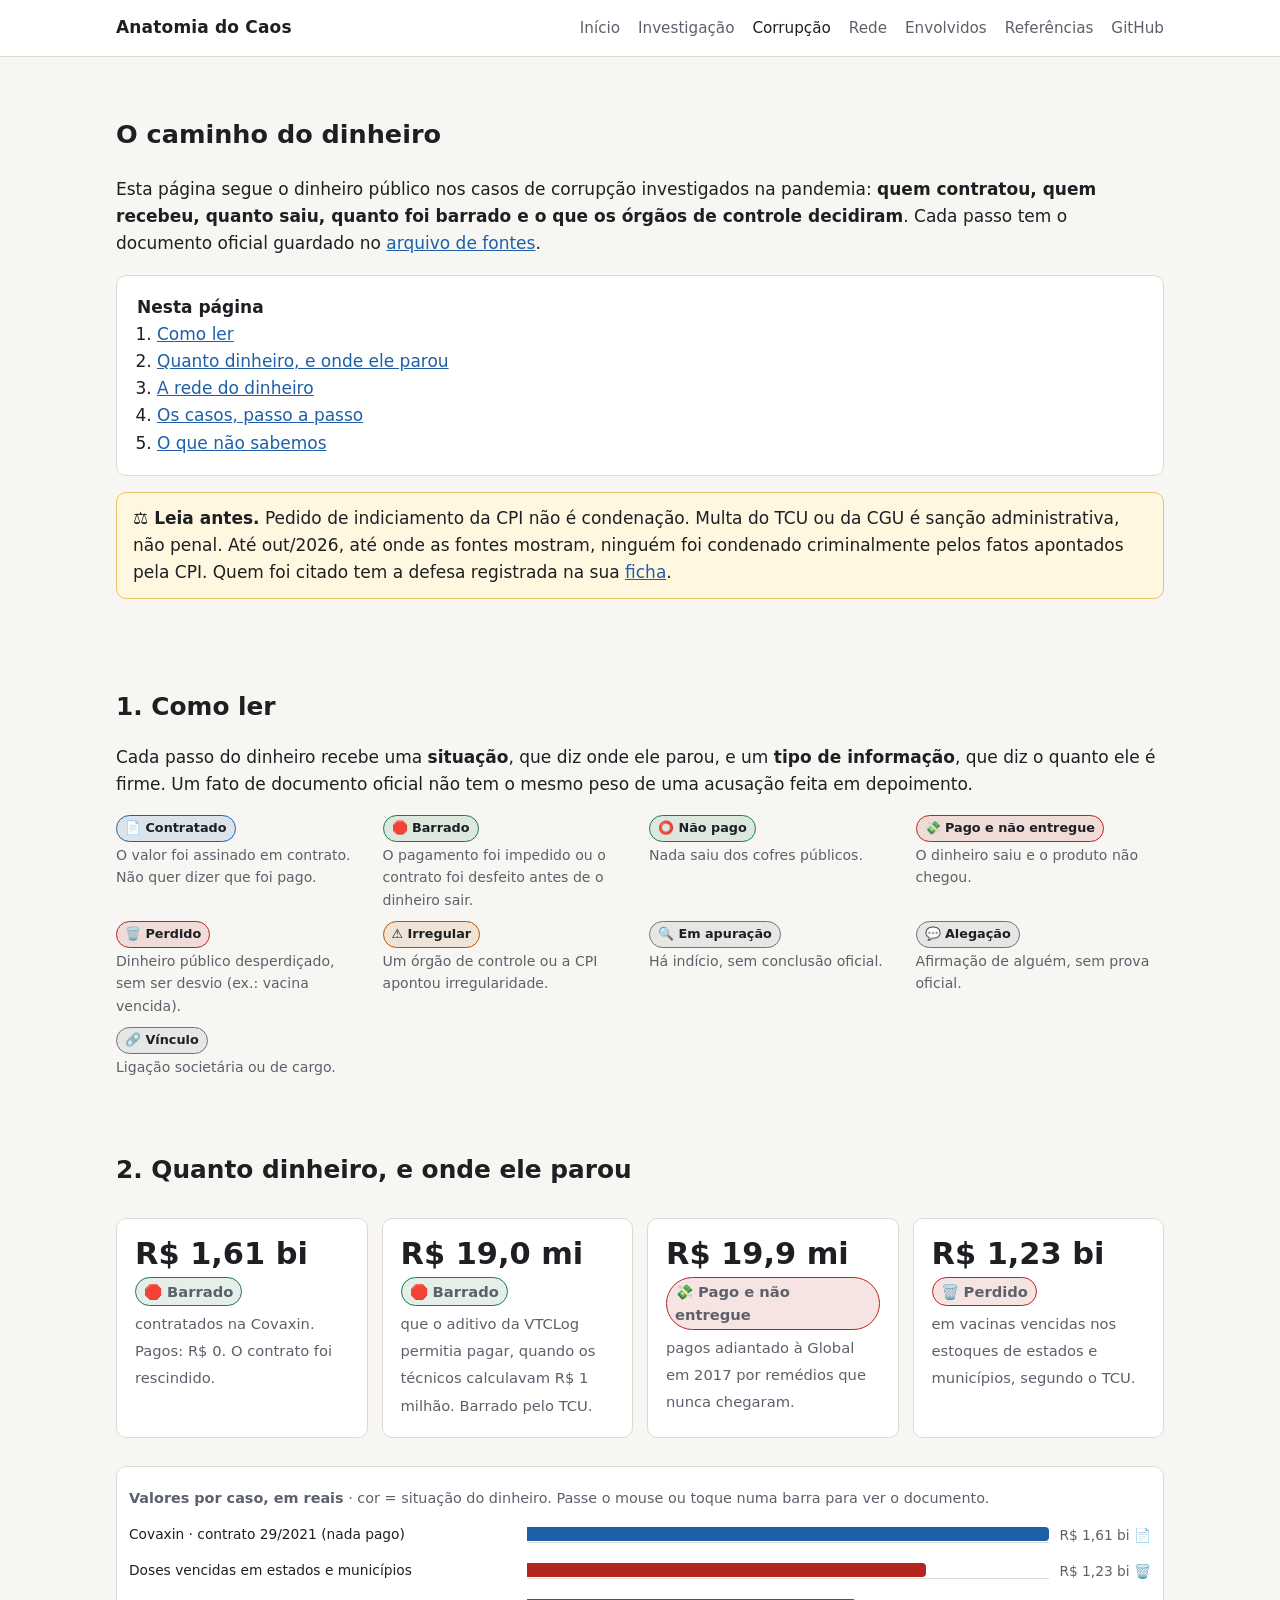
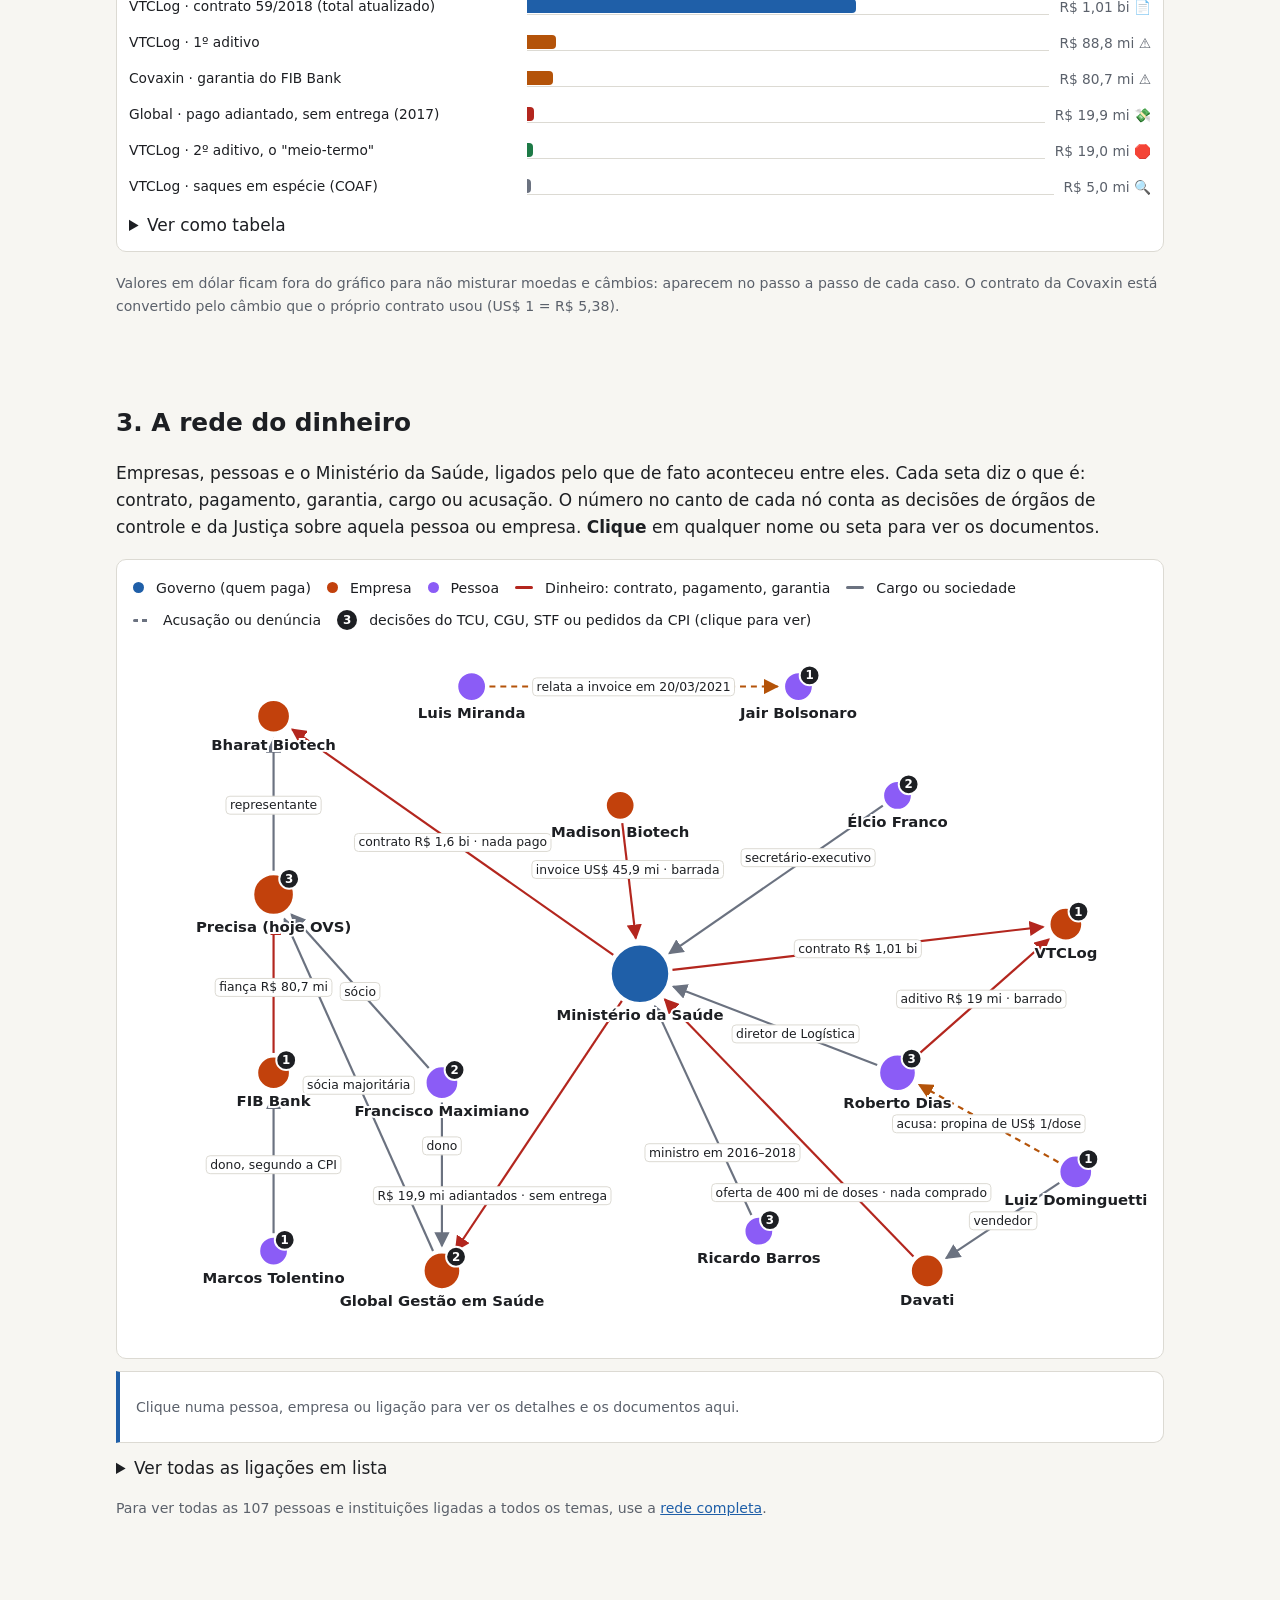
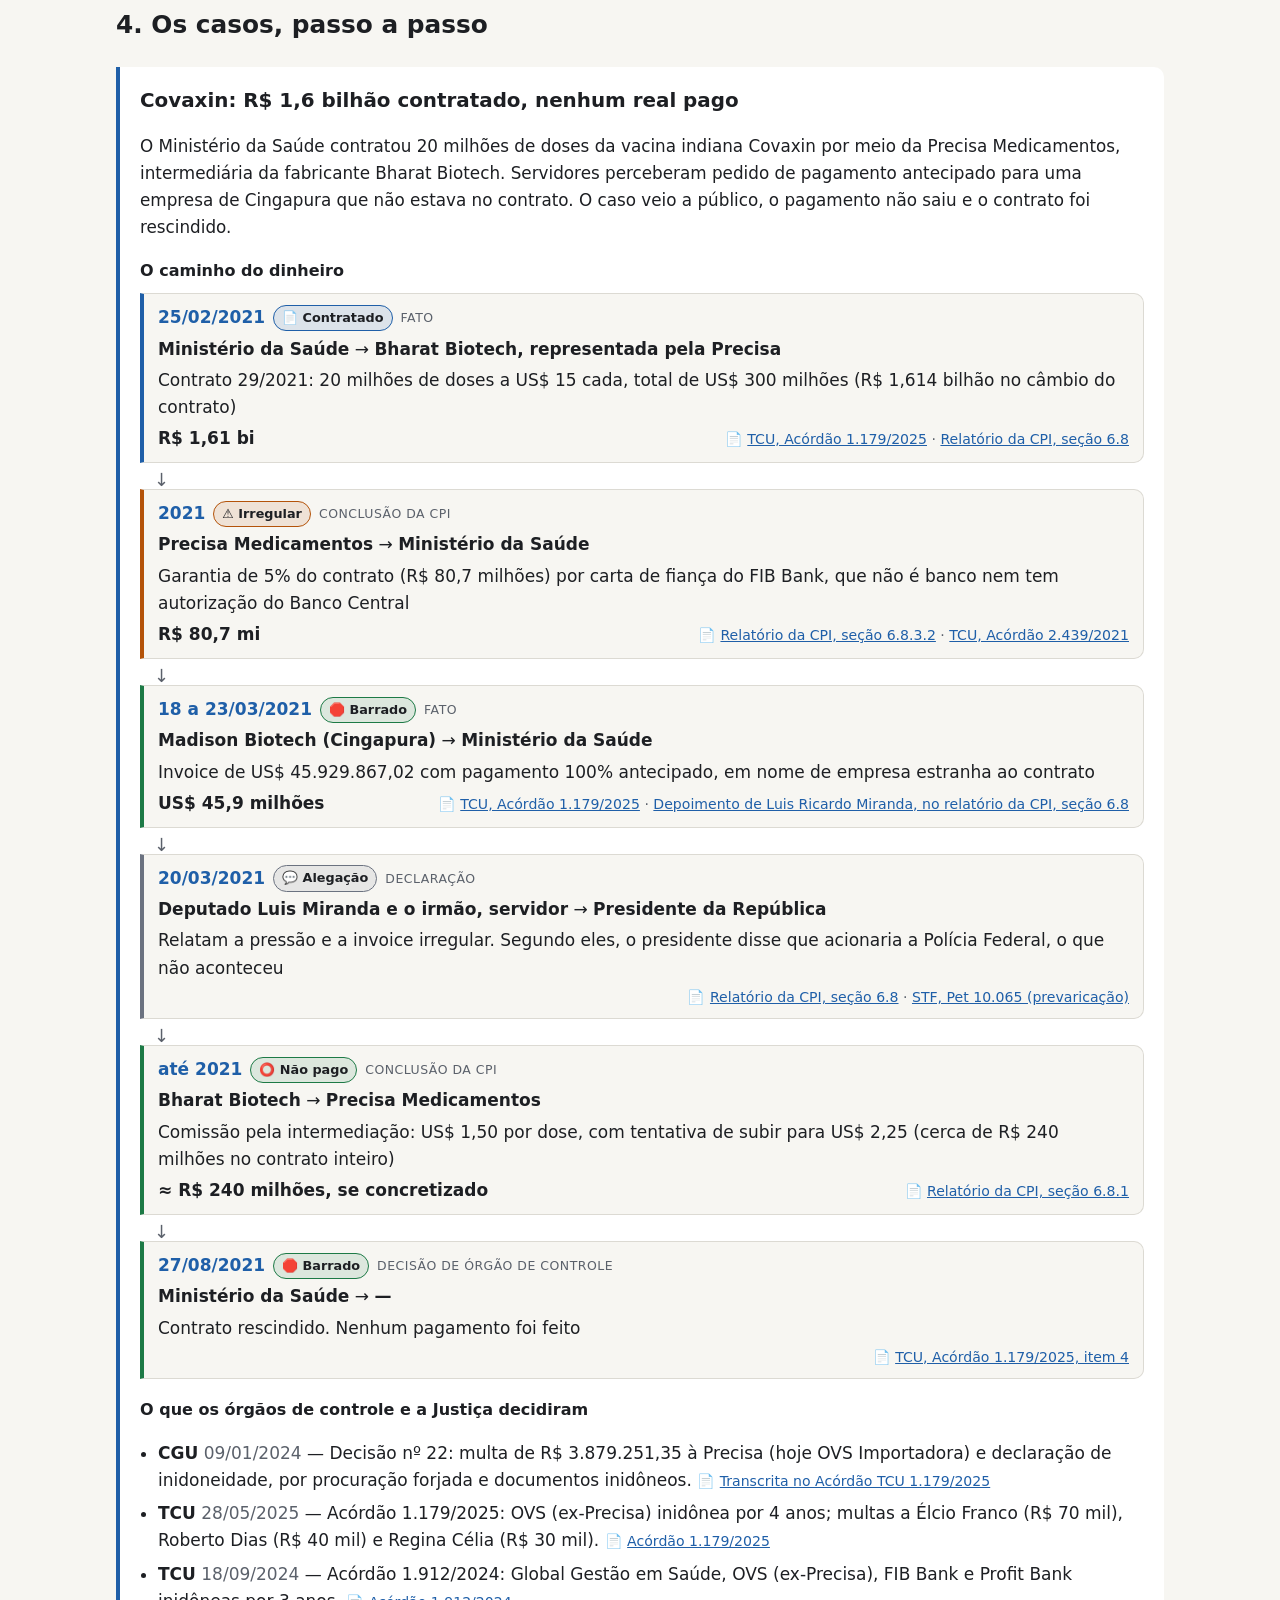
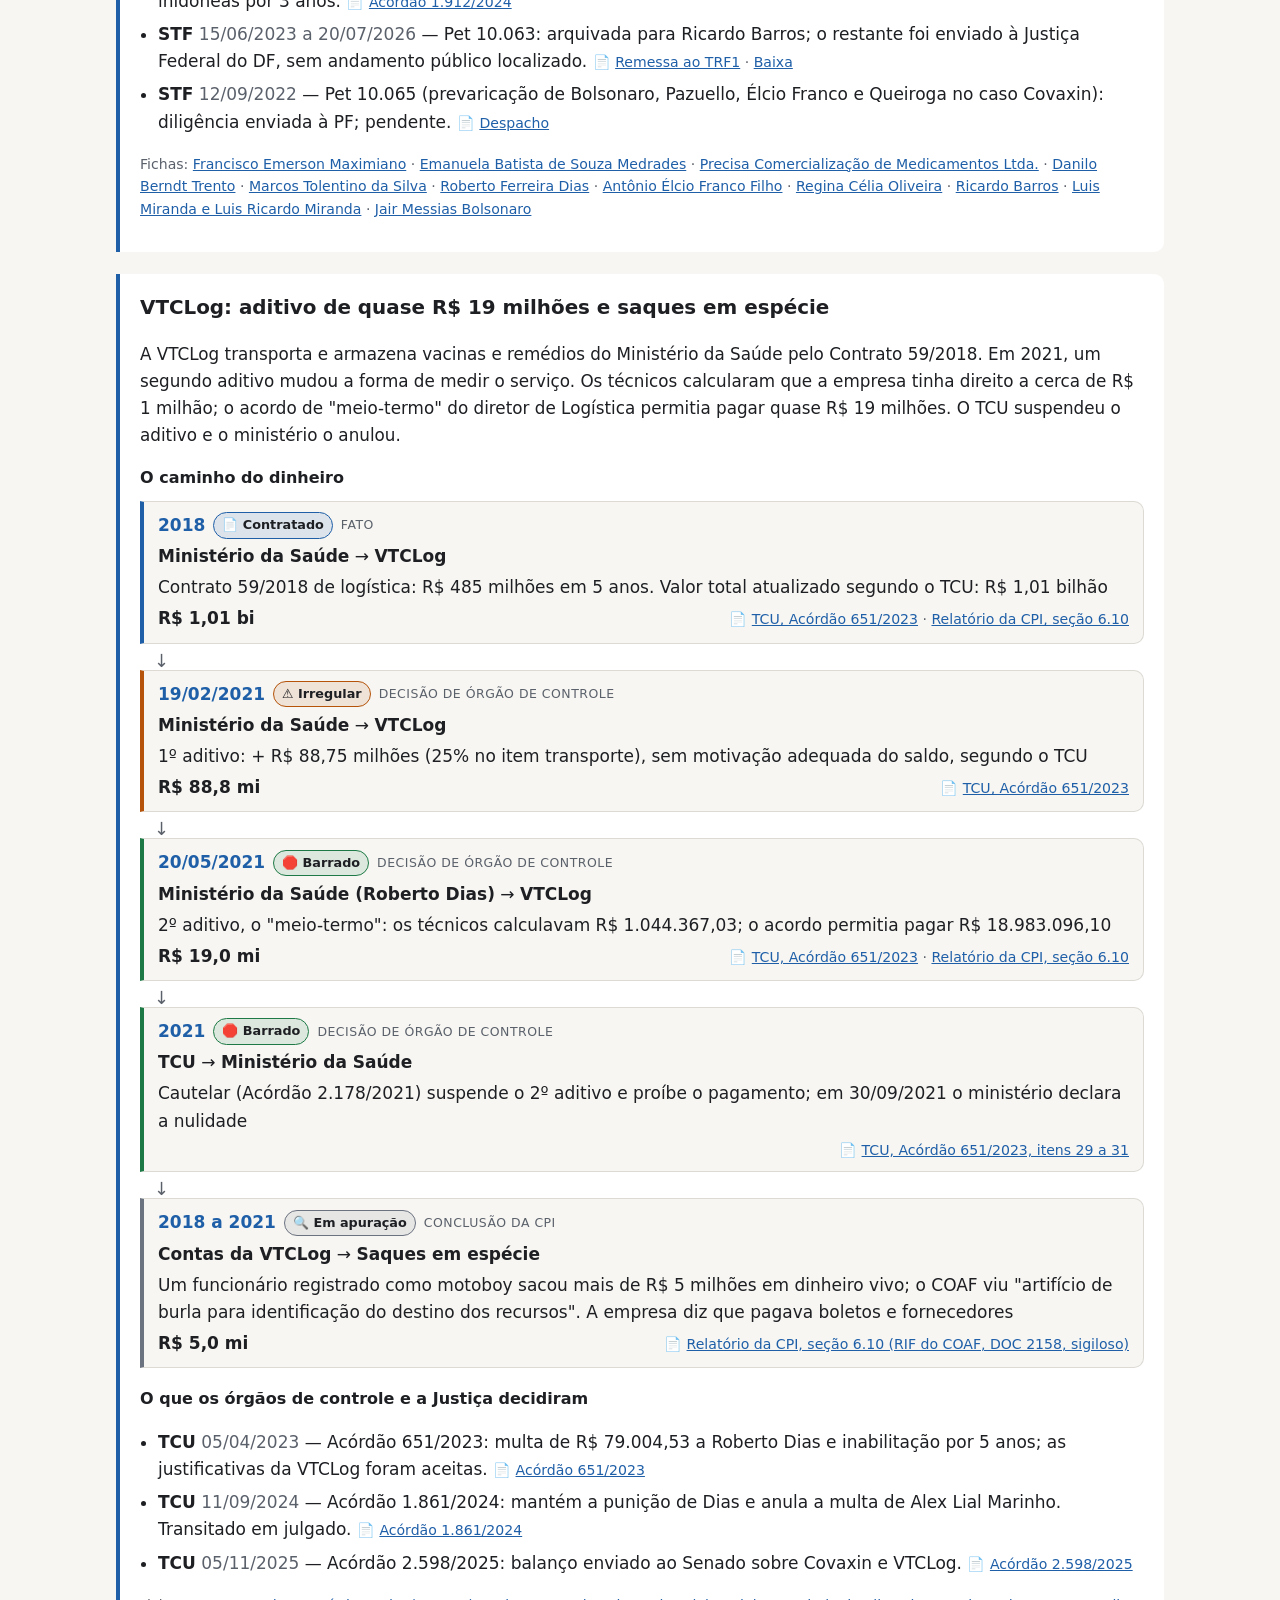
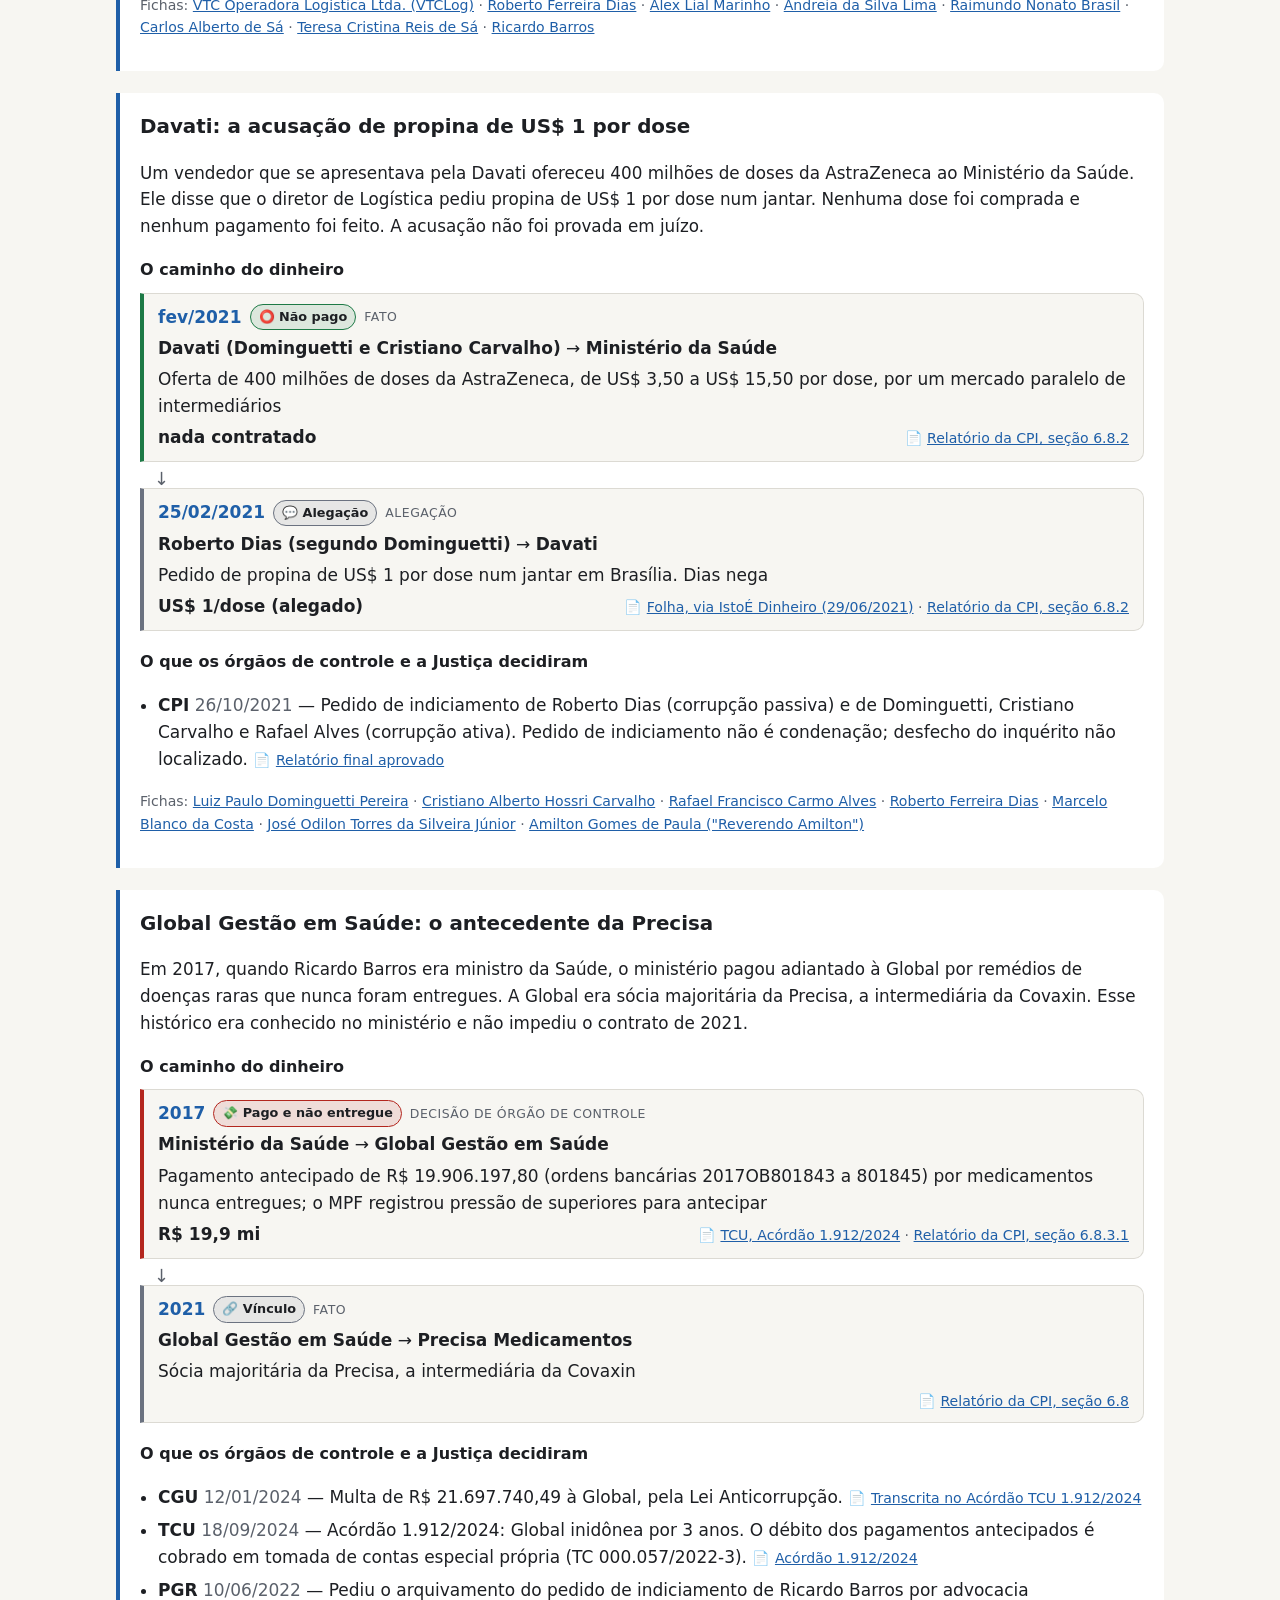
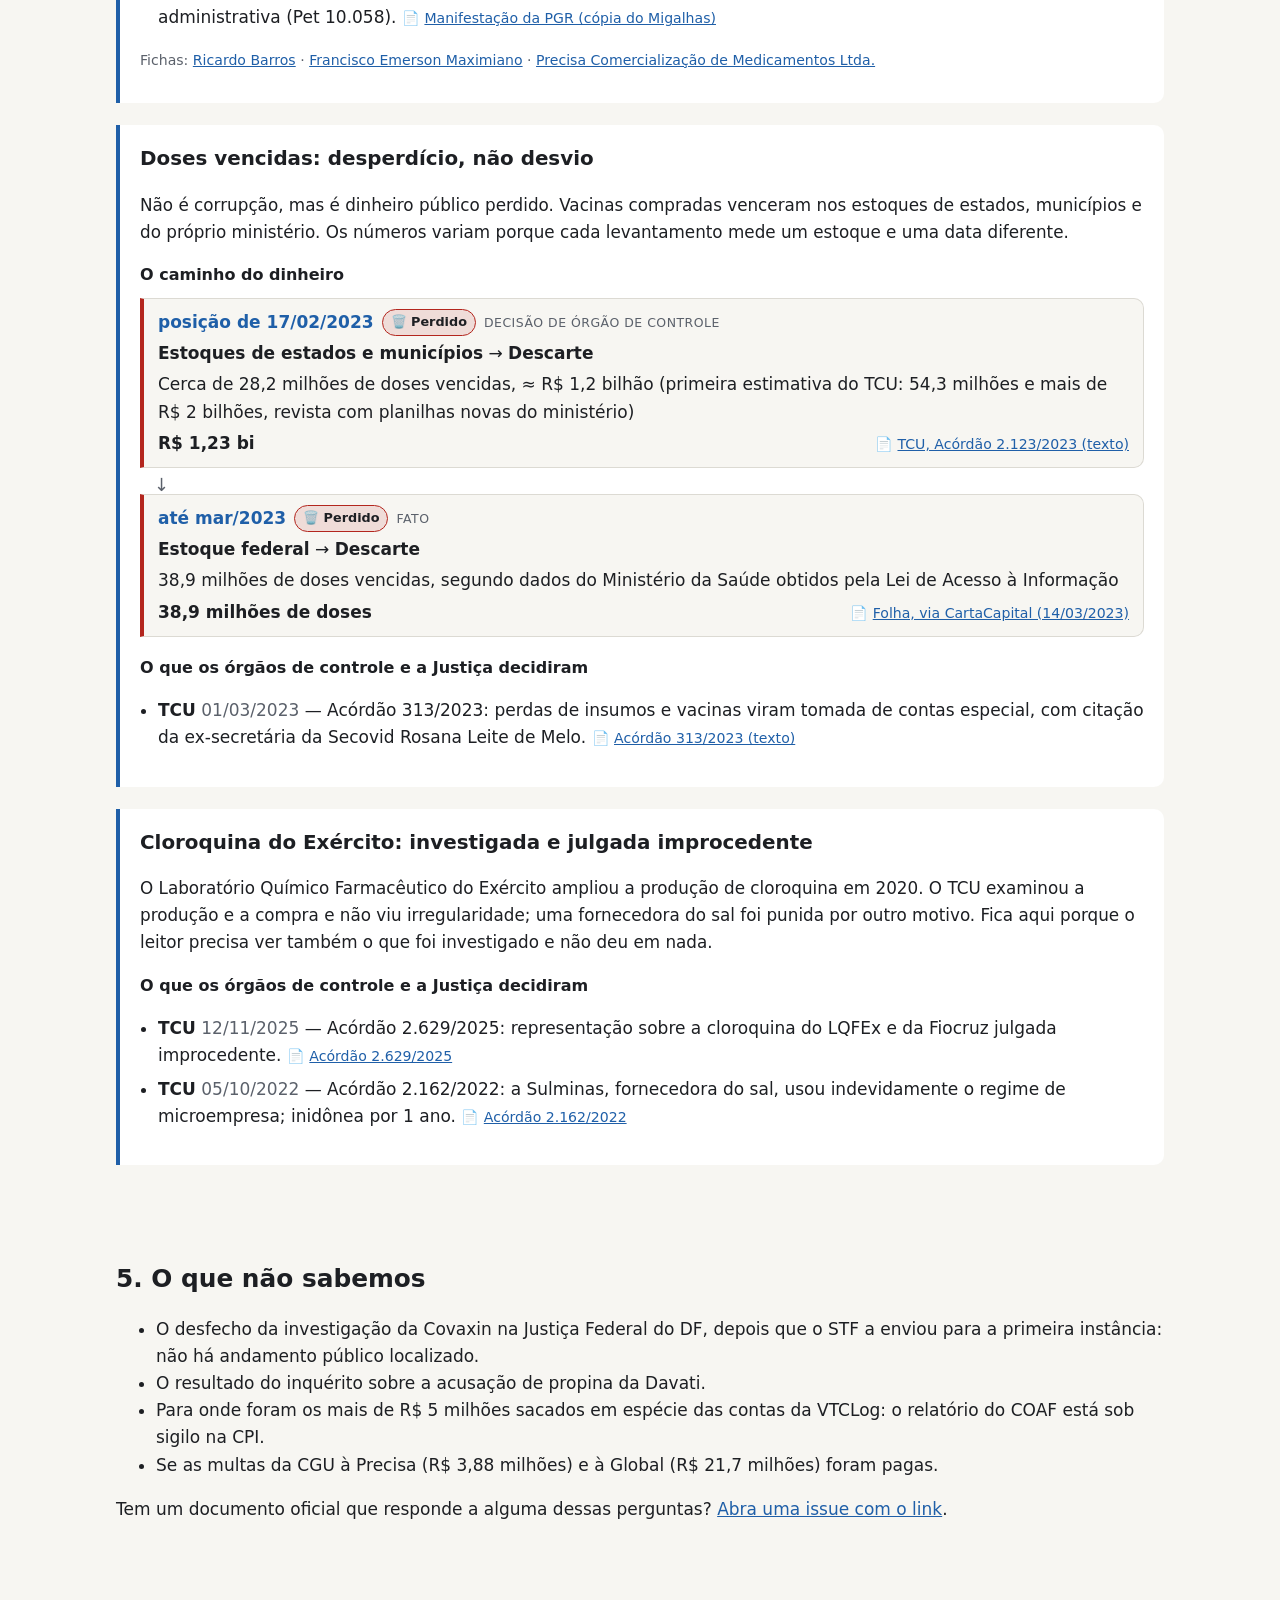
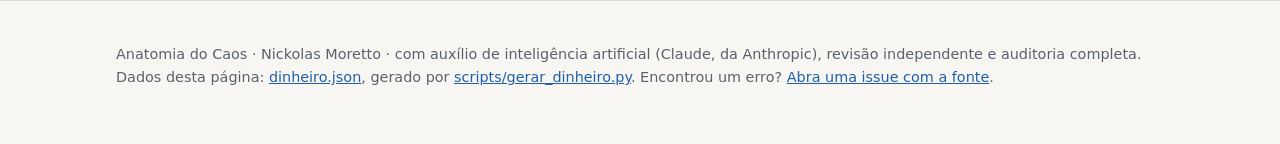
==== corrupcao.html @ d21d98fe "Rede do dinheiro legível: posições fixas por caso, rótulo em cada ligação, decisões como número no n" ====
<!doctype html>
<html lang="pt-BR">
<head>
<meta charset="utf-8">
<meta name="viewport" content="width=device-width, initial-scale=1">
<title>Corrupção — Anatomia do Caos</title>
<meta name="description" content="O caminho do dinheiro na pandemia: Covaxin, VTCLog, Davati, Global e doses vencidas. Quanto foi contratado, quanto foi pago, quanto foi barrado e o que os órgãos de controle decidiram, com documento em cada passo.">
<link rel="stylesheet" href="assets/css/estilo.css">
</head>
<body>
<header class="topo">
  <div class="conteiner">
    <a class="marca" href="index.html">Anatomia do Caos</a>
    <nav class="nav" aria-label="Principal">
      <a href="index.html">Início</a>
      <a href="investigacao.html">Investigação</a>
      <a href="corrupcao.html" aria-current="page">Corrupção</a>
      <a href="rede.html">Rede</a>
      <a href="envolvidos.html">Envolvidos</a>
      <a href="referencias.html">Referências</a>
      <a href="https://github.com/nk-ls/anatomia-do-caos">GitHub</a>
    </nav>
  </div>
</header>

<main class="conteiner">
<section>
  <h1>O caminho do dinheiro</h1>
  <p>Esta página segue o dinheiro público nos casos de corrupção investigados na pandemia: <strong>quem contratou, quem recebeu, quanto saiu, quanto foi barrado e o que os órgãos de controle decidiram</strong>. Cada passo tem o documento oficial guardado no <a href="https://github.com/nk-ls/anatomia-do-caos-fontes/tree/main/documentos">arquivo de fontes</a>.</p>

  <nav class="sumario" aria-label="Sumário">
    <strong>Nesta página</strong>
    <ol>
      <li><a href="#como-ler">Como ler</a></li>
      <li><a href="#quanto">Quanto dinheiro, e onde ele parou</a></li>
      <li><a href="#rede-dinheiro">A rede do dinheiro</a></li>
      <li><a href="#casos">Os casos, passo a passo</a></li>
      <li><a href="#limites">O que não sabemos</a></li>
    </ol>
  </nav>

  <div class="aviso"><strong>⚖️ Leia antes.</strong> Pedido de indiciamento da CPI não é condenação. Multa do TCU ou da CGU é sanção administrativa, não penal. Até out/2026, até onde as fontes mostram, ninguém foi condenado criminalmente pelos fatos apontados pela CPI. Quem foi citado tem a defesa registrada na sua <a href="envolvidos.html">ficha</a>.</div>
</section>

<section id="como-ler">
  <h2>1. Como ler</h2>
  <p>Cada passo do dinheiro recebe uma <strong>situação</strong>, que diz onde ele parou, e um <strong>tipo de informação</strong>, que diz o quanto ele é firme. Um fato de documento oficial não tem o mesmo peso de uma acusação feita em depoimento.</p>
  <div class="situacoes" id="legenda-situacao"></div>
</section>

<section id="quanto">
  <h2>2. Quanto dinheiro, e onde ele parou</h2>
  <div class="numeros" id="numeros-dinheiro"></div>
  <figure>
    <figcaption><strong>Valores por caso, em reais</strong> · cor = situação do dinheiro. Passe o mouse ou toque numa barra para ver o documento.</figcaption>
    <div id="grafico-valores" class="grafico-barras" role="img" aria-label="Gráfico de barras com os valores de cada caso e a situação do dinheiro"></div>
    <details><summary>Ver como tabela</summary><div id="tabela-valores"></div></details>
  </figure>
  <p class="nota">Valores em dólar ficam fora do gráfico para não misturar moedas e câmbios: aparecem no passo a passo de cada caso. O contrato da Covaxin está convertido pelo câmbio que o próprio contrato usou (US$ 1 = R$ 5,38).</p>
</section>

<section id="rede-dinheiro">
  <h2>3. A rede do dinheiro</h2>
  <p>Empresas, pessoas e o Ministério da Saúde, ligados pelo que de fato aconteceu entre eles. Cada seta diz o que é: contrato, pagamento, garantia, cargo ou acusação. O número no canto de cada nó conta as decisões de órgãos de controle e da Justiça sobre aquela pessoa ou empresa. <strong>Clique</strong> em qualquer nome ou seta para ver os documentos.</p>
  <div class="dinheiro-rede-caixa">
    <div class="rede-legenda" id="rede-dinheiro-legenda"></div>
    <div class="rede-rolagem" id="rede-dinheiro-svg"></div>
    <p class="nota so-celular">↔ Arraste para os lados para ver a rede inteira.</p>
  </div>
  <div class="rede-dinheiro-painel" id="rede-dinheiro-painel" aria-live="polite"></div>
  <details><summary>Ver todas as ligações em lista</summary><div id="rede-dinheiro-lista"></div></details>
  <p class="nota">Para ver todas as 107 pessoas e instituições ligadas a todos os temas, use a <a href="rede.html">rede completa</a>.</p>
</section>

<section id="casos">
  <h2>4. Os casos, passo a passo</h2>
  <div id="lista-casos"></div>
</section>

<section id="limites">
  <h2>5. O que não sabemos</h2>
  <ul>
    <li>O desfecho da investigação da Covaxin na Justiça Federal do DF, depois que o STF a enviou para a primeira instância: não há andamento público localizado.</li>
    <li>O resultado do inquérito sobre a acusação de propina da Davati.</li>
    <li>Para onde foram os mais de R$ 5 milhões sacados em espécie das contas da VTCLog: o relatório do COAF está sob sigilo na CPI.</li>
    <li>Se as multas da CGU à Precisa (R$ 3,88 milhões) e à Global (R$ 21,7 milhões) foram pagas.</li>
  </ul>
  <p>Tem um documento oficial que responde a alguma dessas perguntas? <a href="https://github.com/nk-ls/anatomia-do-caos/issues">Abra uma issue com o link</a>.</p>
</section>
</main>

<footer class="rodape">
  <div class="conteiner">
    <p>Anatomia do Caos · Nickolas Moretto · com auxílio de inteligência artificial (Claude, da Anthropic), revisão independente e auditoria completa. Dados desta página: <a href="dados/dinheiro.json">dinheiro.json</a>, gerado por <a href="https://github.com/nk-ls/anatomia-do-caos/blob/main/scripts/gerar_dinheiro.py">scripts/gerar_dinheiro.py</a>. Encontrou um erro? <a href="https://github.com/nk-ls/anatomia-do-caos/issues">Abra uma issue com a fonte</a>.</p>
  </div>
</footer>
<script type="module" src="assets/js/corrupcao.js"></script>
</body>
</html>
---- assets/css/estilo.css ----
/* Anatomia do Caos — estilo do site. Sem dependências externas. */
:root {
  --fundo: #f7f6f2;
  --superficie: #ffffff;
  --texto: #1d1f23;
  --suave: #5b616b;
  --borda: #dcdad3;
  --destaque: #1f5fa8;
  --favor: #1d7a46;
  --contra: #b3261e;
  --neutro: #6b7280;
  --alerta: #b45309;
  --cat1: #1f5fa8; --cat2: #0e8a6e; --cat3: #c2410c; --cat4: #8b5cf6;
  --aviso-fundo: #fff7e0;
  --aviso-borda: #e3c56b;
  --raio: 10px;
  --largura: 1080px;
  color-scheme: light;
}
@media (prefers-color-scheme: dark) {
  :root {
    --fundo: #121417;
    --superficie: #1b1e23;
    --texto: #e8e6e1;
    --suave: #a3a8b0;
    --borda: #2e333a;
    --destaque: #6ea2e6;
    --favor: #4cbf7f;
    --contra: #ef6b62;
    --neutro: #9aa0a8;
    --alerta: #f0a33a;
    --cat1: #4f86cf; --cat2: #17997a; --cat3: #d9692a; --cat4: #8f74e6;
    --aviso-fundo: #2a2412;
    --aviso-borda: #6b5a22;
    color-scheme: dark;
  }
}
* { box-sizing: border-box; }
html { -webkit-text-size-adjust: 100%; }
body {
  margin: 0;
  background: var(--fundo);
  color: var(--texto);
  font: 17px/1.6 system-ui, -apple-system, "Segoe UI", Roboto, "Helvetica Neue", Arial, sans-serif;
}
a { color: var(--destaque); }
img { max-width: 100%; height: auto; display: block; }
.conteiner { max-width: var(--largura); margin: 0 auto; padding: 0 16px; }

/* Cabeçalho e navegação */
.topo { border-bottom: 1px solid var(--borda); background: var(--superficie); position: sticky; top: 0; z-index: 10; }
.topo .conteiner { display: flex; align-items: center; justify-content: space-between; gap: 16px; min-height: 56px; flex-wrap: wrap; }
.marca { font-weight: 700; text-decoration: none; color: var(--texto); letter-spacing: .01em; }
.nav { display: flex; gap: 18px; flex-wrap: wrap; font-size: .95rem; }
.nav a { text-decoration: none; color: var(--suave); }
.nav a[aria-current="page"], .nav a:hover { color: var(--texto); }

/* Dedicatória */
.memoria { padding: 56px 0 40px; border-bottom: 1px solid var(--borda); }
.memoria h1 { font-size: clamp(1.8rem, 4vw, 2.6rem); line-height: 1.2; margin: 0 0 20px; }
.memoria p { max-width: 760px; font-size: 1.08rem; }
.memoria .assinatura { color: var(--suave); font-size: .95rem; }

/* Números */
.numeros { display: grid; grid-template-columns: repeat(auto-fit, minmax(150px, 1fr)); gap: 14px; margin: 28px 0; }
.numero { background: var(--superficie); border: 1px solid var(--borda); border-radius: var(--raio); padding: 18px; }
.numero strong { display: block; font-size: 1.9rem; line-height: 1.1; font-variant-numeric: tabular-nums; }
.numero span { color: var(--suave); font-size: .92rem; }

section { padding: 36px 0; }
section h2 { font-size: 1.55rem; margin: 0 0 12px; }
.nota { color: var(--suave); font-size: .88rem; }
.aviso { background: var(--aviso-fundo); border: 1px solid var(--aviso-borda); border-radius: var(--raio); padding: 12px 16px; margin: 16px 0; }
figure { margin: 20px 0; background: var(--superficie); border: 1px solid var(--borda); border-radius: var(--raio); padding: 12px; }
figcaption { color: var(--suave); font-size: .9rem; margin-top: 8px; }
@media (prefers-color-scheme: dark) { figure img { background: #fff; border-radius: 6px; } }

/* Tabelas */
.rolagem { overflow-x: auto; -webkit-overflow-scrolling: touch; }
table { border-collapse: collapse; width: 100%; font-size: .95rem; font-variant-numeric: tabular-nums; }
th, td { text-align: left; padding: 8px 10px; border-bottom: 1px solid var(--borda); white-space: nowrap; }
th { color: var(--suave); font-weight: 600; }
td.num, th.num { text-align: right; }
tr.brasil td { font-weight: 700; background: color-mix(in srgb, var(--destaque) 10%, transparent); }

/* Envolvidos */
.filtros { display: flex; flex-wrap: wrap; gap: 10px; margin: 16px 0; }
.filtros input, .filtros select {
  font: inherit; padding: 9px 12px; border: 1px solid var(--borda); border-radius: 8px;
  background: var(--superficie); color: var(--texto); min-width: 0; flex: 1 1 220px;
}
.lista { display: grid; grid-template-columns: repeat(auto-fill, minmax(280px, 1fr)); gap: 12px; }
.cartao {
  background: var(--superficie); border: 1px solid var(--borda); border-radius: var(--raio);
  padding: 14px 16px; text-align: left; font: inherit; color: inherit; cursor: pointer; width: 100%;
}
.cartao:hover, .cartao:focus-visible { border-color: var(--destaque); outline: none; }
.cartao h3 { margin: 0 0 4px; font-size: 1.05rem; }
.cartao p { margin: 0; color: var(--suave); font-size: .9rem; }
.contagem { display: flex; gap: 12px; margin-top: 10px; font-size: .9rem; font-variant-numeric: tabular-nums; }
.selo { display: inline-flex; align-items: center; gap: 4px; font-weight: 600; }
.selo.favor { color: var(--favor); } .selo.contra { color: var(--contra); } .selo.processual { color: var(--neutro); }
.etiqueta { display: inline-block; font-size: .78rem; border: 1px solid var(--borda); border-radius: 999px; padding: 1px 8px; color: var(--suave); }

.ficha { background: var(--superficie); border: 1px solid var(--borda); border-radius: var(--raio); padding: 20px; margin: 20px 0; }
.ficha h2 { margin-top: 0; }
.ficha h3 { margin: 24px 0 8px; font-size: 1.1rem; }
.atos { list-style: none; padding: 0; margin: 0; }
.atos li { padding: 10px 0 10px 14px; border-left: 3px solid var(--borda); margin-bottom: 8px; }
.atos li.favor { border-color: var(--favor); }
.atos li.contra { border-color: var(--contra); }
.atos li.processual { border-color: var(--neutro); }
.atos .data { font-weight: 600; font-variant-numeric: tabular-nums; }
.atos .tipo { color: var(--suave); font-size: .85rem; }
.voltar { font: inherit; background: none; border: 0; color: var(--destaque); cursor: pointer; padding: 0; }

.rodape { border-top: 1px solid var(--borda); padding: 28px 0 40px; color: var(--suave); font-size: .9rem; margin-top: 24px; }

@media (max-width: 560px) {
  body { font-size: 16px; }
  .memoria { padding-top: 32px; }
  .numero strong { font-size: 1.6rem; }
}

/* Rede de conexões */
.rede { display: grid; grid-template-columns: minmax(0, 1fr) 340px; gap: 14px; align-items: start; }
.rede-quadro { position: relative; background: #0b0d10; border-radius: var(--raio); border: 1px solid var(--borda); overflow: hidden; touch-action: none; }
.rede-svg { display: block; width: 100%; height: auto; aspect-ratio: 1200 / 820; cursor: grab; }
.rede-svg .no { cursor: pointer; }
.rede-svg .no:focus-visible circle { stroke: #fff; stroke-width: 3; }
.rot-tema { fill: #fff; font: 700 13px system-ui, sans-serif; pointer-events: none; paint-order: stroke; stroke: #0b0d10; stroke-width: 3px; }
.rot-pessoa { fill: #e5e7eb; font: 11px system-ui, sans-serif; pointer-events: none; paint-order: stroke; stroke: #0b0d10; stroke-width: 3px; }
.no:hover .rot-pessoa.oculto, .no:focus .rot-pessoa.oculto { display: inline; }
.rot-pessoa.oculto { display: none; }
.rede-controles { position: absolute; right: 10px; top: 10px; display: flex; flex-direction: column; gap: 6px; }
.rede-controles button { width: 34px; height: 34px; border-radius: 8px; border: 1px solid #2e333a; background: #1b1e23; color: #e8e6e1; font-size: 18px; cursor: pointer; }
.rede-painel { background: var(--superficie); border: 1px solid var(--borda); border-radius: var(--raio); padding: 16px; max-height: 70vh; overflow: auto; }
.rede-painel h3 { margin-top: 0; }
.rede-painel h4 { margin: 14px 0 6px; font-size: .95rem; }
.lista-simples { padding-left: 18px; }
.lista-simples li { margin-bottom: 6px; }
@media (max-width: 860px) { .rede { grid-template-columns: 1fr; } .rede-painel { max-height: none; } }

/* Investigação */
.sumario { background: var(--superficie); border: 1px solid var(--borda); border-radius: var(--raio); padding: 18px 20px; }
.sumario ol { margin: 0; padding-left: 20px; }
.passos { display: grid; grid-template-columns: repeat(auto-fit, minmax(220px, 1fr)); gap: 12px; margin: 16px 0; }
.passo { background: var(--superficie); border: 1px solid var(--borda); border-radius: var(--raio); padding: 14px; }
.passo strong { display: block; margin-bottom: 4px; }
.achado { border-left: 4px solid var(--destaque); background: var(--superficie); border-radius: 0 var(--raio) var(--raio) 0; padding: 18px 20px; margin: 22px 0; }
.achado h3 { margin: 0 0 6px; }
.achado .resumo { font-size: 1.05rem; }
.provas { counter-reset: prova; list-style: none; padding: 0; }
.provas li { counter-increment: prova; padding: 8px 0 8px 40px; position: relative; border-top: 1px dashed var(--borda); }
.provas li::before { content: counter(prova); position: absolute; left: 0; top: 8px; width: 28px; height: 28px; border-radius: 50%; background: var(--destaque); color: #fff; font-weight: 700; font-size: .85rem; display: grid; place-items: center; }
.contraponto { background: var(--aviso-fundo); border: 1px solid var(--aviso-borda); border-radius: 8px; padding: 10px 14px; margin-top: 10px; }
.fluxo { display: grid; gap: 0; }
.etapa { position: relative; background: var(--superficie); border: 1px solid var(--borda); border-radius: var(--raio); padding: 12px 16px; margin-left: 18px; }
.etapa + .etapa { margin-top: 26px; }
.etapa + .etapa::before { content: "↓"; position: absolute; top: -24px; left: 18px; color: var(--suave); font-size: 18px; }
.etapa .quando { font-weight: 700; font-variant-numeric: tabular-nums; color: var(--destaque); }
.etapa details summary { cursor: pointer; font-weight: 600; }
.plenario { display: flex; flex-wrap: wrap; gap: 8px; margin: 12px 0; }
.cadeira { display: flex; align-items: center; gap: 8px; border: 1px solid var(--borda); border-radius: 999px; padding: 4px 12px 4px 4px; background: var(--superficie); font: inherit; color: inherit; cursor: pointer; }
.cadeira .bola { width: 22px; height: 22px; border-radius: 50%; display: grid; place-items: center; color: #fff; font-size: .75rem; font-weight: 700; }
.cadeira.sim .bola { background: var(--favor); } .cadeira.nao .bola { background: var(--contra); }

/* Rede em tela cheia */
body.tela-cheia { height: 100vh; overflow: hidden; background: #0b0d10; color: #e8e6e1; }
.rede-topo { display: flex; align-items: center; gap: 10px; padding: 8px 12px; background: #121417; border-bottom: 1px solid #2e333a; flex-wrap: wrap; }
.rede-topo .marca { color: #e8e6e1; margin-right: auto; }
.rede-busca input { font: inherit; padding: 7px 10px; border-radius: 8px; border: 1px solid #2e333a; background: #1b1e23; color: #e8e6e1; width: min(320px, 60vw); }
.botao { font: inherit; font-size: .9rem; padding: 7px 12px; border-radius: 8px; border: 1px solid #2e333a; background: #1b1e23; color: #e8e6e1; text-decoration: none; cursor: pointer; }
.rede-cheia { position: relative; height: calc(100vh - 54px); }
.rede-cheia .rede-quadro { height: 100%; border: 0; border-radius: 0; }
.rede-cheia .rede-svg { height: 100%; aspect-ratio: auto; }
.rede-cheia .rede-controles { position: absolute; left: 12px; bottom: 12px; top: auto; right: auto; }
.rede-painel.flutuante { position: absolute; right: 12px; top: 12px; width: min(380px, calc(100vw - 24px)); max-height: calc(100% - 24px); background: rgba(27, 30, 35, .96); color: #e8e6e1; border-color: #2e333a; }
.rede-painel.flutuante a { color: #8ab8f0; }
.rede-filtros { position: absolute; left: 12px; top: 12px; width: min(320px, calc(100vw - 24px)); max-height: calc(100% - 80px); overflow: auto; background: rgba(27, 30, 35, .96); border: 1px solid #2e333a; border-radius: var(--raio); padding: 12px 14px; z-index: 2; }
.rede-filtros h3 { font-size: .85rem; text-transform: uppercase; letter-spacing: .04em; color: #a3a8b0; margin: 10px 0 6px; }
.rede-filtros a { color: #8ab8f0; }
.chip { display: flex; align-items: center; gap: 6px; font-size: .88rem; padding: 3px 0; }
.ponto { display: inline-block; width: 11px; height: 11px; border-radius: 50%; margin-right: 6px; vertical-align: middle; }
.rede-dica { position: absolute; pointer-events: none; background: rgba(0,0,0,.85); color: #fff; font-size: .82rem; padding: 4px 8px; border-radius: 6px; white-space: nowrap; z-index: 3; }
.rede-quadro .rot-pessoa { display: inline; }
@media (max-width: 700px) {
  .rede-painel.flutuante { top: auto; bottom: 0; right: 0; width: 100%; max-height: 45%; border-radius: var(--raio) var(--raio) 0 0; }
}
.rede-painel .fechar { float: right; background: none; border: 0; color: inherit; font-size: 1.6rem; line-height: 1; cursor: pointer; }
.rede-filtros .lista-simples { font-size: .88rem; padding-left: 16px; }
.rede-filtros #ajuda h3 { margin-top: 0; }
@media (max-width: 700px) { .rede-cheia .rede-controles { top: 12px; bottom: auto; left: auto; right: 12px; } }
.rede-aviso { position: absolute; left: 50%; bottom: 14px; transform: translateX(-50%); background: rgba(27,30,35,.95); border: 1px solid #2e333a; border-radius: 999px; padding: 6px 14px; font-size: .85rem; margin: 0; max-width: calc(100vw - 120px); text-align: center; }

/* Fotos oficiais e iniciais */
.avatar { width: 44px; height: 44px; border-radius: 50%; object-fit: cover; flex: none; background: var(--borda); }
.avatar.grande { width: 96px; height: 96px; }
.rede-painel .avatar.grande { width: 72px; height: 72px; float: left; margin: 0 12px 8px 0; }
.avatar.sem-foto { display: inline-grid; place-items: center; font-weight: 700; font-size: .95rem; color: var(--suave); border: 1px solid var(--borda); background: var(--fundo); }
.avatar.grande.sem-foto { font-size: 1.8rem; }
.cartao-topo { display: flex; gap: 12px; align-items: center; }
.ficha-topo { display: flex; gap: 16px; align-items: center; }
.ficha-topo h2 { margin: 0; }

/* Aba Corrupção: o caminho do dinheiro */
.situacoes { display: grid; grid-template-columns: repeat(auto-fit, minmax(240px, 1fr)); gap: 10px 18px; }
.situacao { display: flex; flex-direction: column; gap: 2px; }
.selo-sit { display: inline-flex; align-items: center; gap: 4px; width: fit-content; font-size: .8rem; font-weight: 600; padding: 2px 8px; border-radius: 999px; border: 1px solid var(--c); color: var(--texto); background: color-mix(in srgb, var(--c) 12%, transparent); }
.numero .selo-sit { display: flex; margin: 6px 0 4px; }
.grafico-barras { display: grid; gap: 6px; margin: 10px 0; }
.barra-linha { display: grid; grid-template-columns: minmax(120px, 38%) 1fr auto; gap: 10px; align-items: center; text-decoration: none; color: var(--texto); padding: 4px 0; border-radius: 6px; }
.barra-linha:hover .barra-rotulo { color: var(--destaque); }
.barra-rotulo { font-size: .86rem; line-height: 1.25; }
.barra-trilho { height: 16px; border-bottom: 1px solid var(--borda); }
.barra { display: block; height: 14px; min-width: 4px; background: var(--c); border-radius: 0 4px 4px 0; }
.barra-valor { font-size: .86rem; font-variant-numeric: tabular-nums; white-space: nowrap; color: var(--suave); }
figure table, .caso-dinheiro table { width: 100%; border-collapse: collapse; font-size: .85rem; }
figure th, figure td { white-space: normal; text-align: left; padding: 6px; border-bottom: 1px solid var(--borda); vertical-align: top; }
figure details { overflow-x: auto; }
.trilha { list-style: none; padding: 0; margin: 10px 0 18px; }
.passo-dinheiro { position: relative; border: 1px solid var(--borda); border-left: 4px solid var(--c); border-radius: 0 var(--raio) var(--raio) 0; padding: 10px 14px; background: var(--fundo); }
.passo-dinheiro + .passo-dinheiro { margin-top: 26px; }
.passo-dinheiro + .passo-dinheiro::before { content: "↓"; position: absolute; top: -24px; left: 10px; color: var(--suave); font-size: 18px; }
.passo-topo { display: flex; flex-wrap: wrap; gap: 8px; align-items: center; }
.passo-topo .quando { font-weight: 700; font-variant-numeric: tabular-nums; color: var(--destaque); }
.tipo-info { font-size: .78rem; color: var(--suave); text-transform: uppercase; letter-spacing: .04em; }
.passo-rota { margin-top: 4px; }
.passo-dinheiro p { margin: 4px 0; }
.passo-pe { display: flex; flex-wrap: wrap; justify-content: space-between; gap: 6px 14px; align-items: baseline; }
.passo-valor { font-weight: 700; font-variant-numeric: tabular-nums; }
.decisoes { padding-left: 18px; }
.decisoes li { margin: 6px 0; }
.decisoes .orgao { font-weight: 700; }
.decisoes .quando { font-variant-numeric: tabular-nums; color: var(--suave); }
.caso-dinheiro h4 { margin: 16px 0 6px; font-size: 1rem; }
.dinheiro-rede-caixa { position: relative; background: var(--superficie); border: 1px solid var(--borda); border-radius: var(--raio); padding: 8px; }
.rede-rolagem { overflow-x: auto; }
.rede-dinheiro { width: 100%; min-width: 820px; height: auto; display: block; }
.rede-dinheiro text { pointer-events: none; }
.nome-no { font-size: 15px; font-weight: 700; fill: var(--texto); paint-order: stroke; stroke: var(--superficie); stroke-width: 4px; }
.selo-no { font-size: 12px; font-weight: 700; fill: var(--superficie); }
.selo-no-fundo { fill: var(--texto); stroke: var(--superficie); stroke-width: 2; }
.selo-legenda { display: inline-grid; place-items: center; width: 20px; height: 20px; border-radius: 50%; background: var(--texto); color: var(--superficie); font-size: 12px; font-weight: 700; margin-right: 6px; }
.rotulo-liga text { font-size: 12.5px; fill: var(--texto); }
.fundo-rotulo { fill: var(--superficie); stroke: var(--borda); }
.no-dinheiro, .liga { cursor: pointer; transition: opacity .15s; }
.rotulo-liga { transition: opacity .15s; }
.no-dinheiro:focus-visible circle, .liga:focus-visible line { outline: none; stroke: var(--texto); }
.rede-dinheiro-painel { background: var(--superficie); border: 1px solid var(--borda); border-left: 4px solid var(--destaque); border-radius: 0 var(--raio) var(--raio) 0; padding: 10px 16px; margin: 12px 0; }
.rede-dinheiro-painel h3 { margin: 4px 0; }
.rede-dinheiro-painel h4 { margin: 10px 0 4px; font-size: .95rem; }
.rede-dinheiro-painel ul { margin: 0; padding-left: 18px; }
.so-celular { display: none; }
@media (max-width: 820px) { .so-celular { display: block; } }
.rede-legenda { display: flex; flex-wrap: wrap; gap: 4px 16px; padding: 6px 8px 2px; }
.traco { display: inline-block; width: 18px; height: 3px; border-radius: 2px; margin-right: 6px; vertical-align: middle; }
.traco.tracejado { background: repeating-linear-gradient(90deg, var(--neutro) 0 5px, transparent 5px 9px); }
@media (max-width: 600px) {
  .barra-linha { grid-template-columns: 1fr auto; }
  .barra-rotulo { grid-column: 1 / -1; }
}
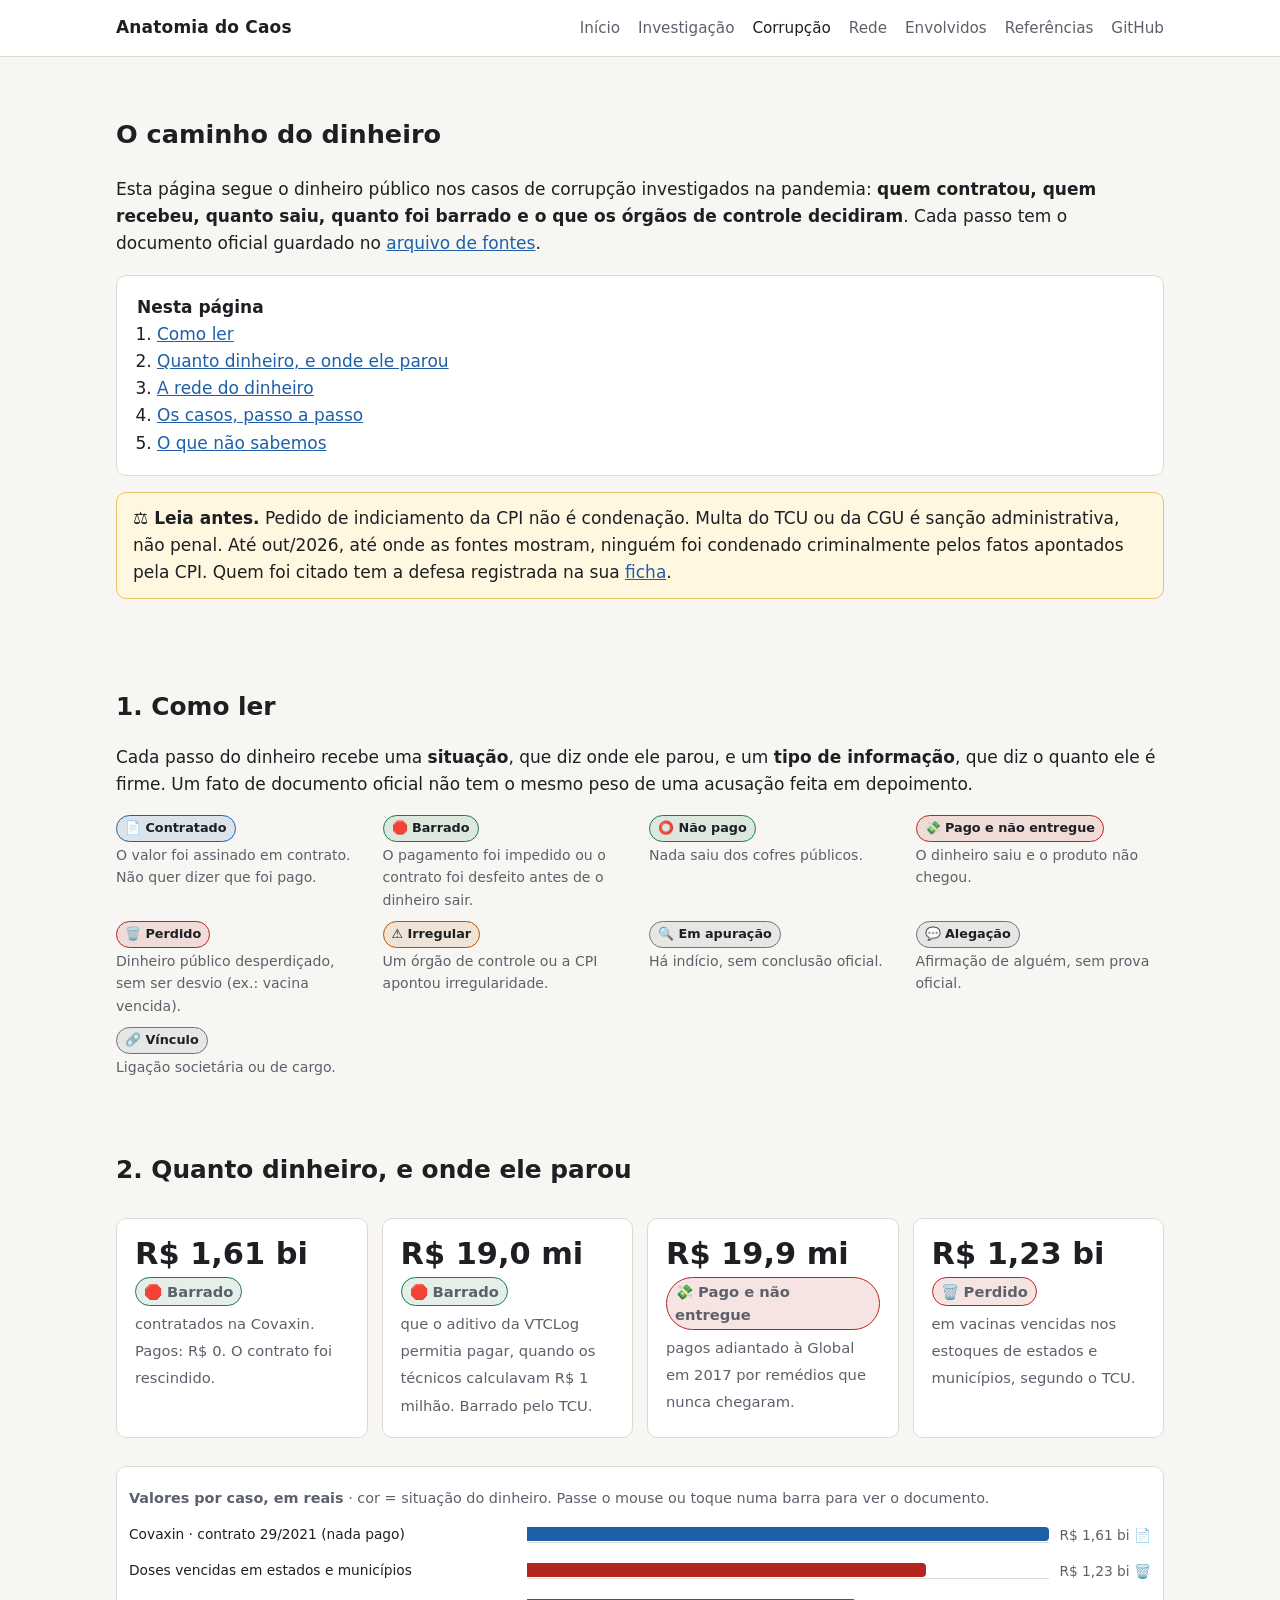
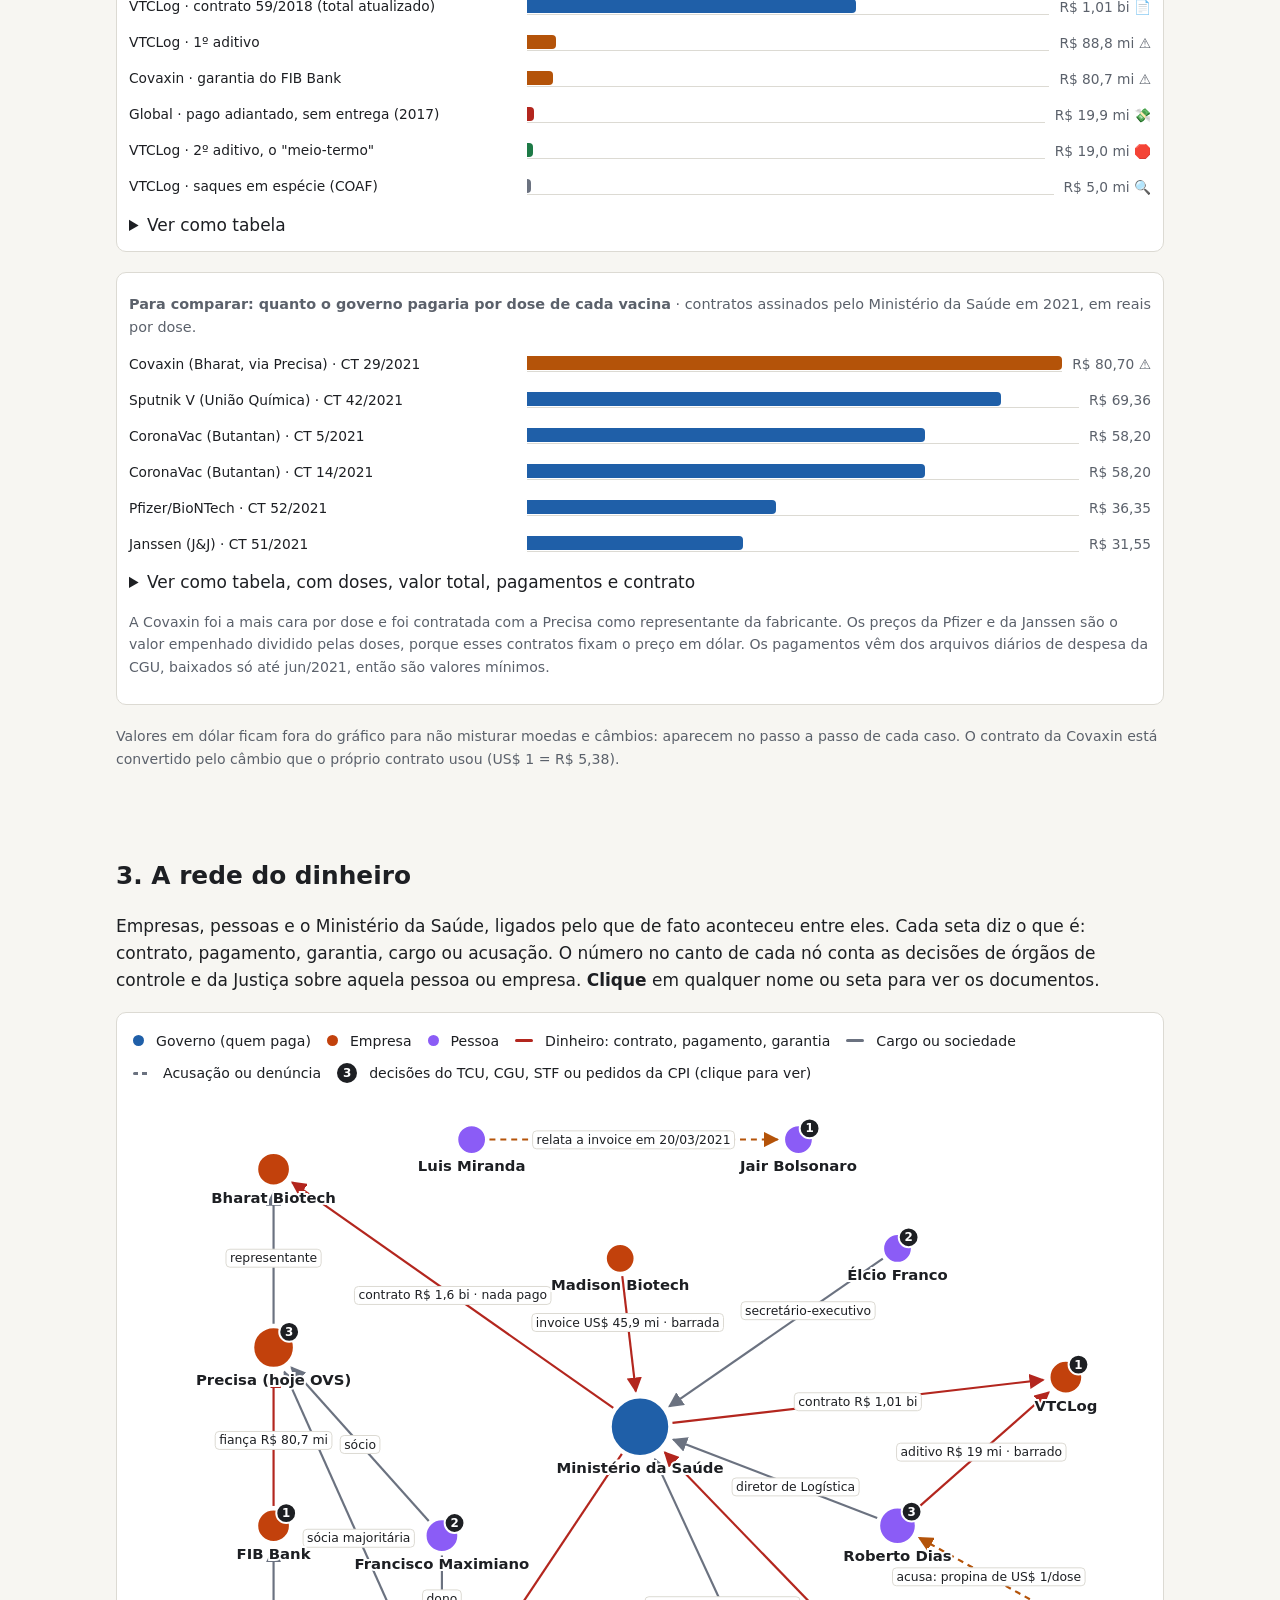
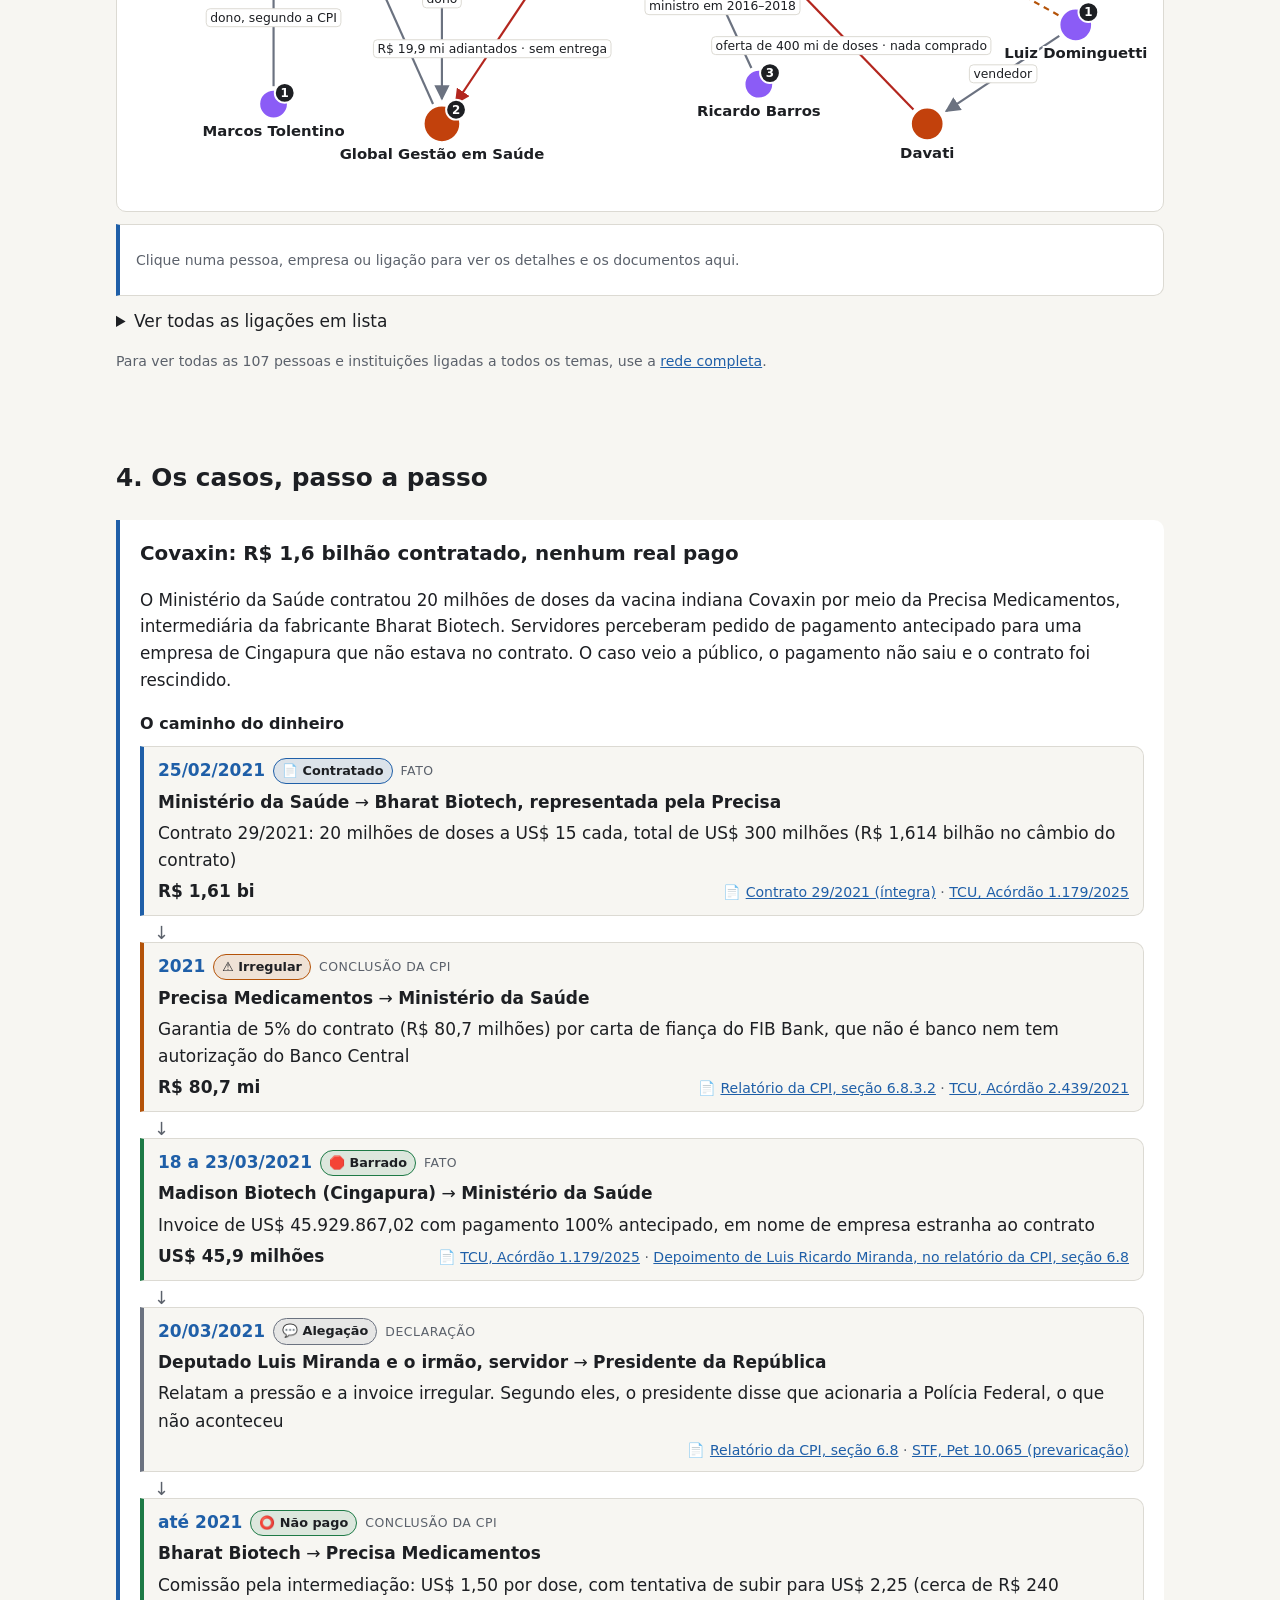
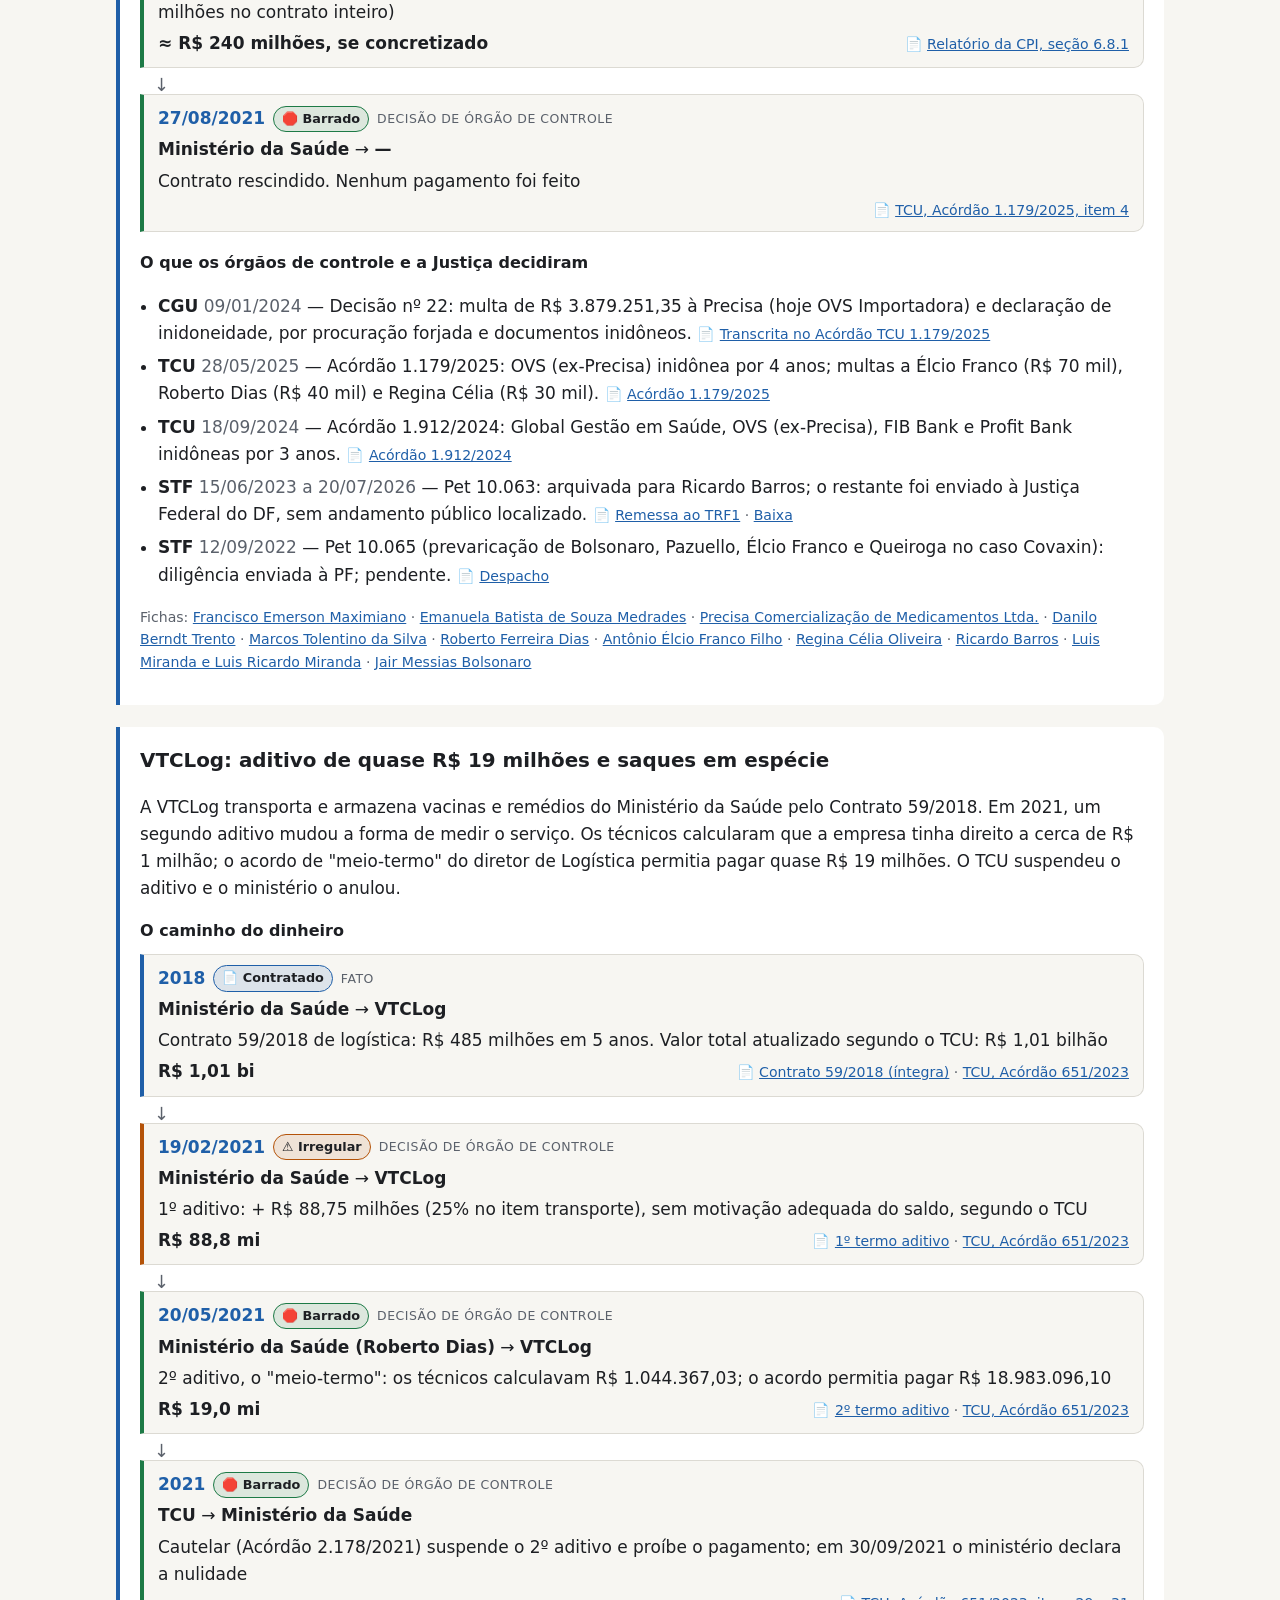
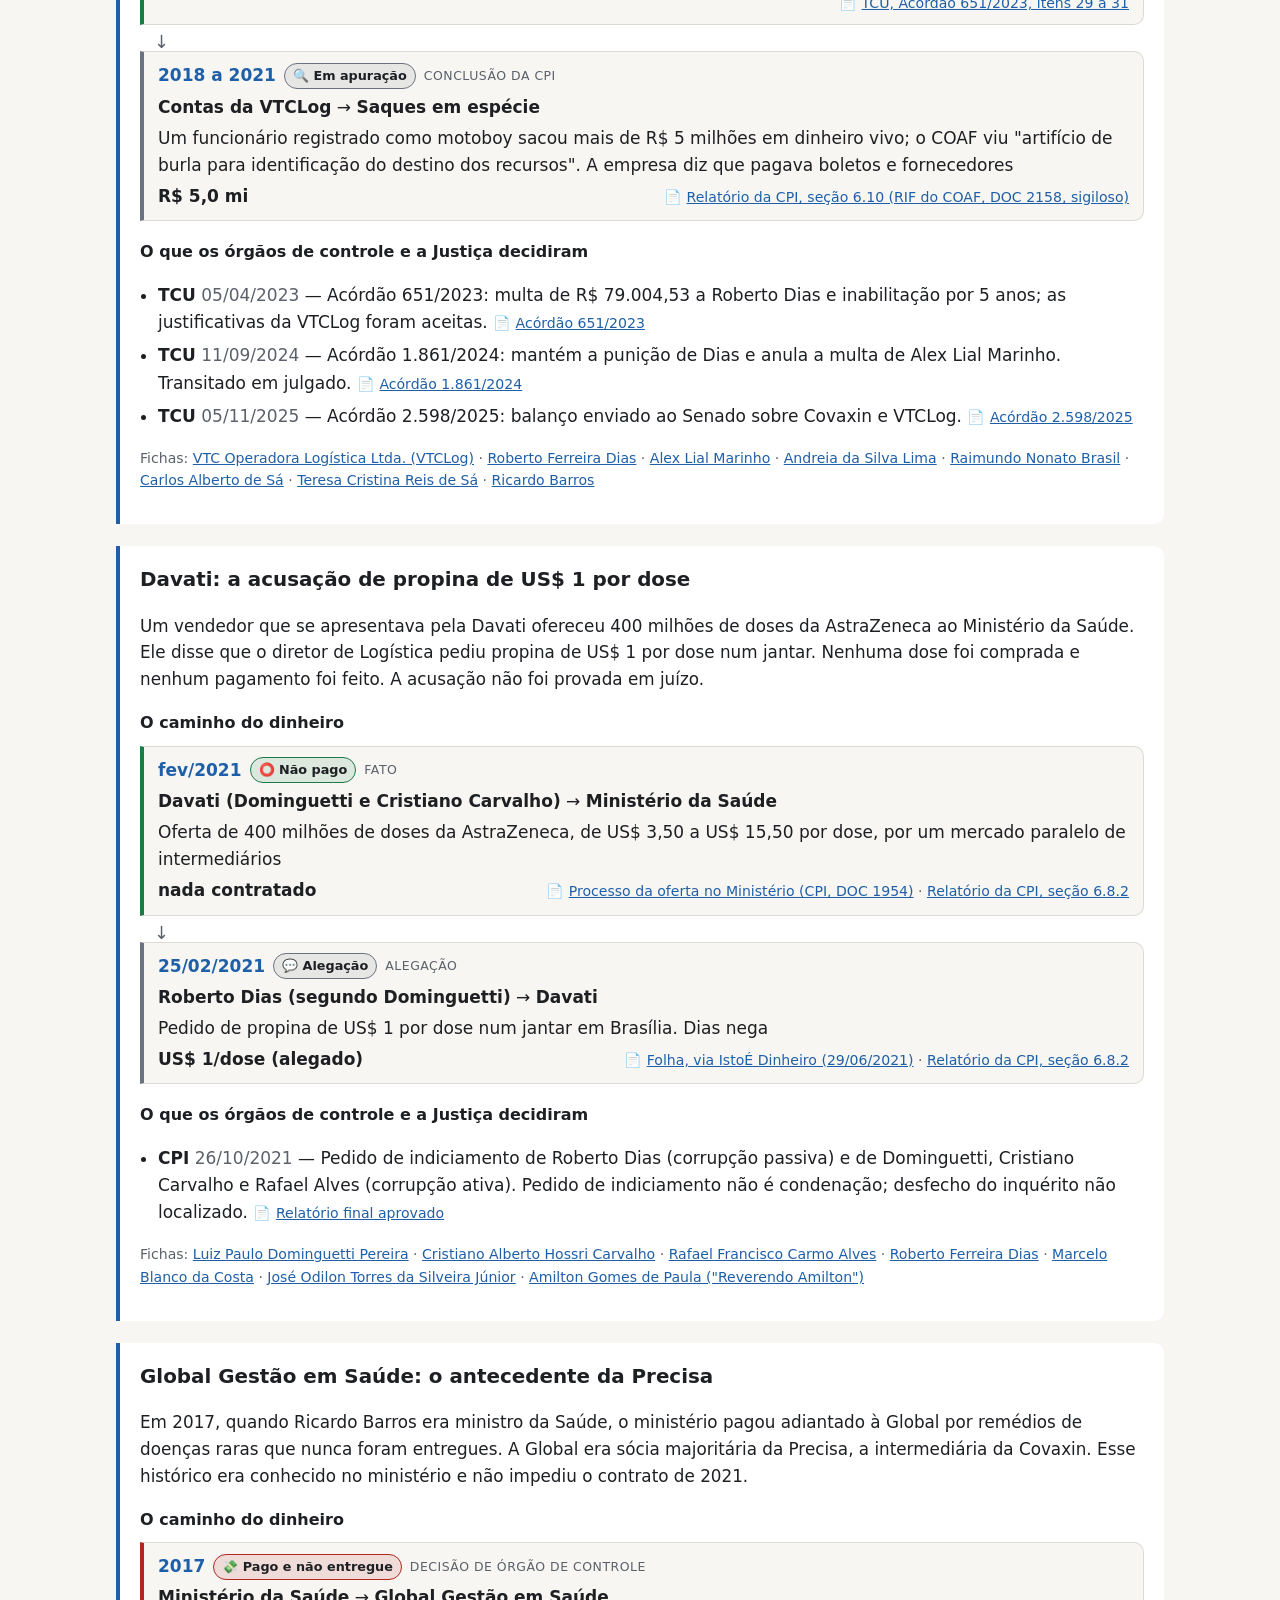
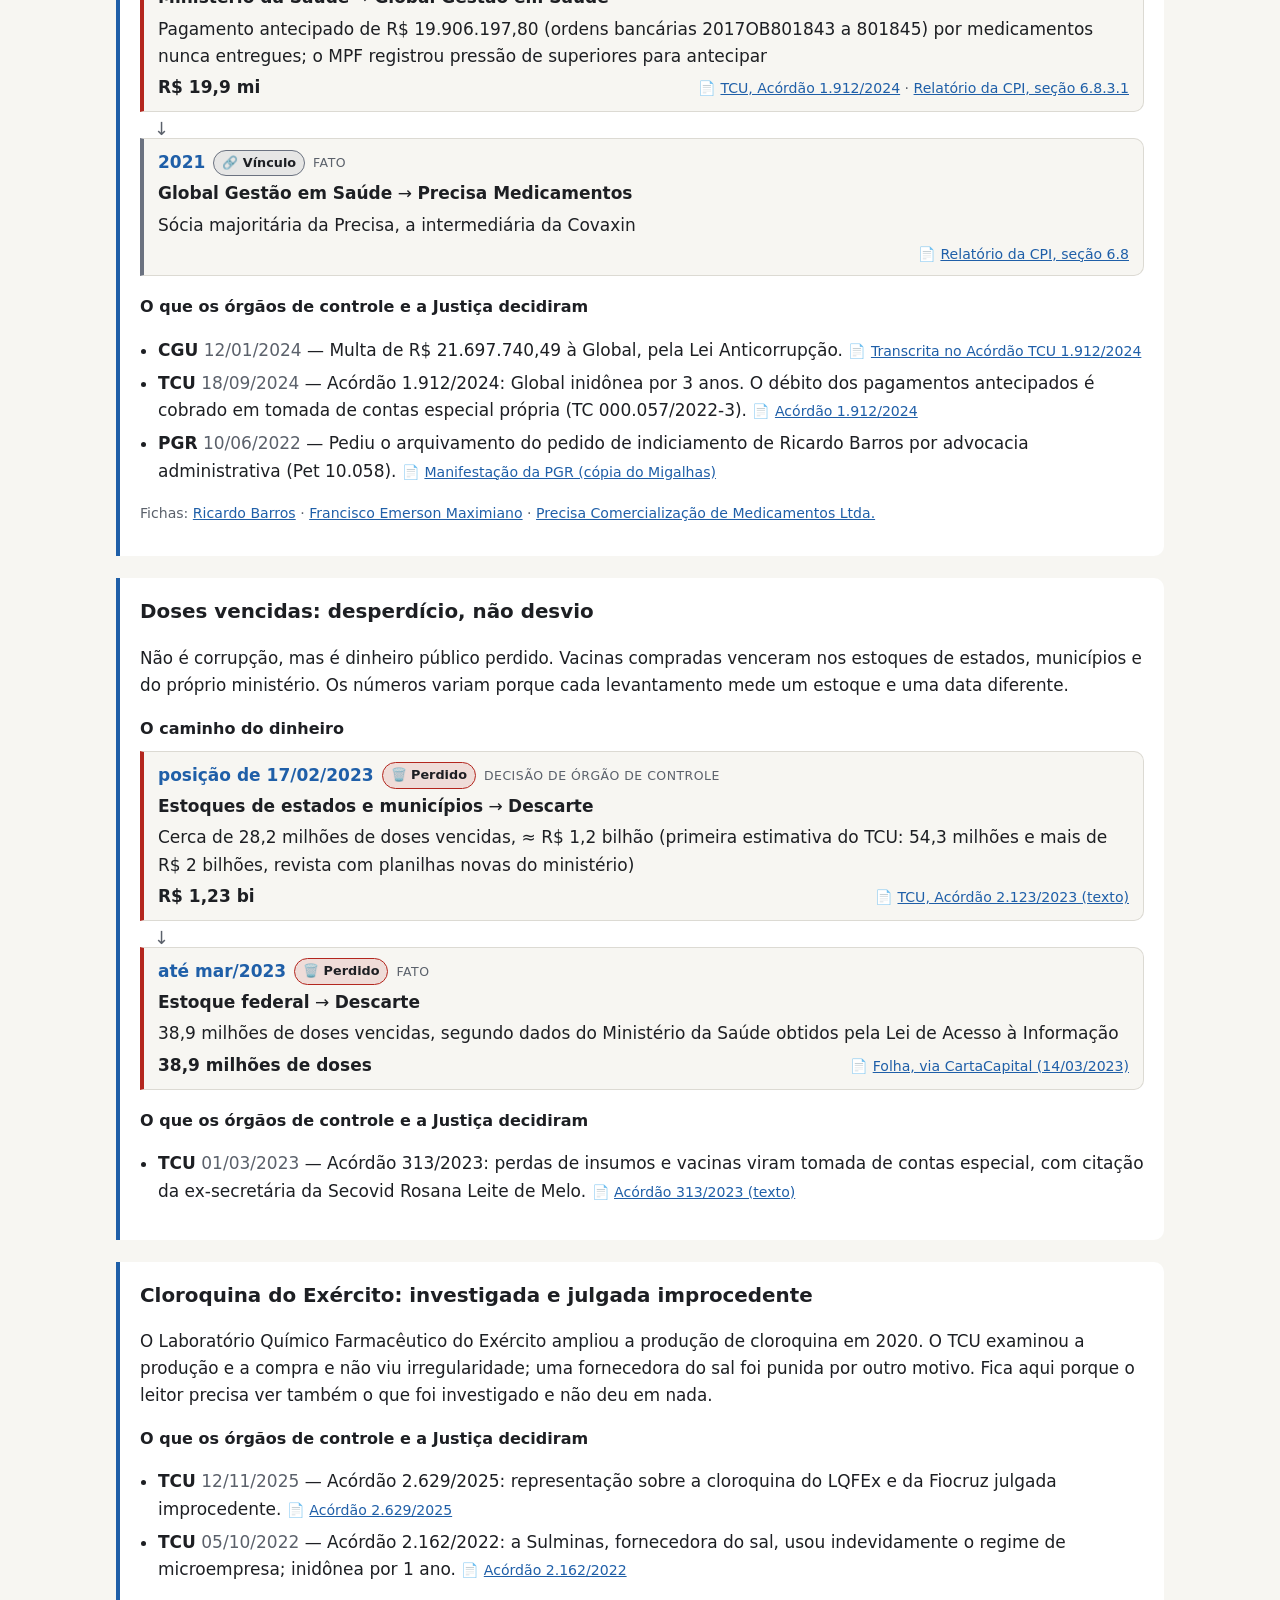
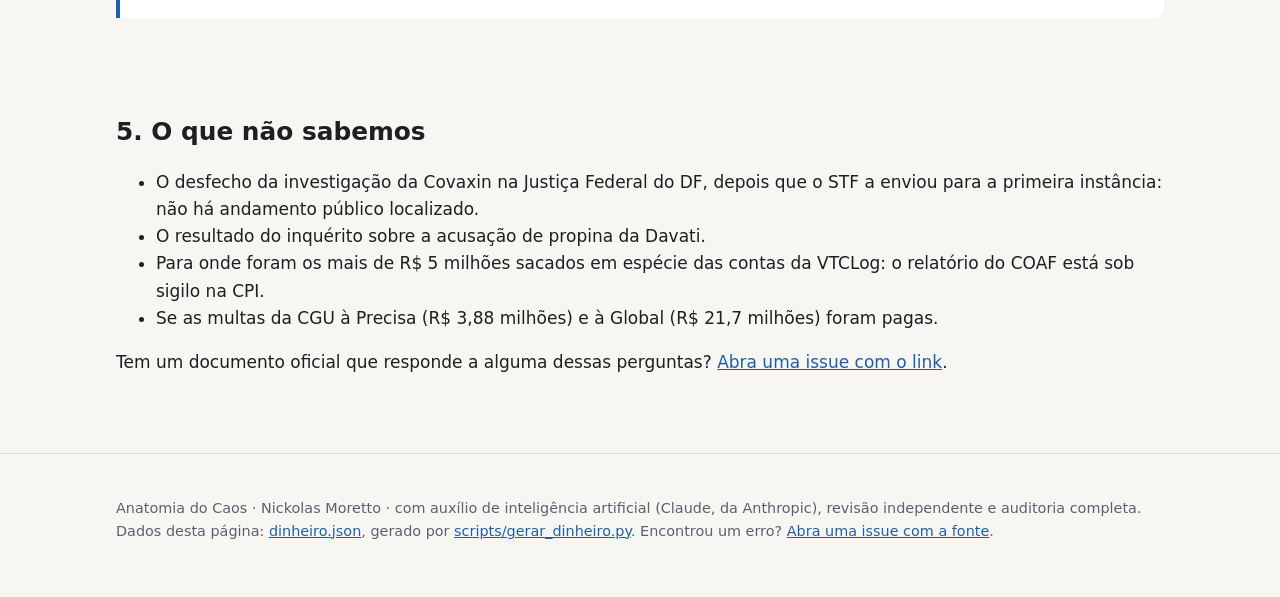
==== commit 00f3e80c: "Corrupção: contratos na íntegra em cada passo e comparação do preço por dose das vacinas Claude-Sess" ====
--- a/corrupcao.html
+++ b/corrupcao.html
@@ -56,6 +56,12 @@
     <div id="grafico-valores" class="grafico-barras" role="img" aria-label="Gráfico de barras com os valores de cada caso e a situação do dinheiro"></div>
     <details><summary>Ver como tabela</summary><div id="tabela-valores"></div></details>
   </figure>
+  <figure>
+    <figcaption><strong>Para comparar: quanto o governo pagaria por dose de cada vacina</strong> · contratos assinados pelo Ministério da Saúde em 2021, em reais por dose.</figcaption>
+    <div id="grafico-dose" class="grafico-barras" role="img" aria-label="Preço por dose de cada contrato de vacina"></div>
+    <details><summary>Ver como tabela, com doses, valor total, pagamentos e contrato</summary><div id="tabela-dose"></div></details>
+    <p class="nota">A Covaxin foi a mais cara por dose e foi contratada com a Precisa como representante da fabricante. Os preços da Pfizer e da Janssen são o valor empenhado dividido pelas doses, porque esses contratos fixam o preço em dólar. Os pagamentos vêm dos arquivos diários de despesa da CGU, baixados só até jun/2021, então são valores mínimos.</p>
+  </figure>
   <p class="nota">Valores em dólar ficam fora do gráfico para não misturar moedas e câmbios: aparecem no passo a passo de cada caso. O contrato da Covaxin está convertido pelo câmbio que o próprio contrato usou (US$ 1 = R$ 5,38).</p>
 </section>
 
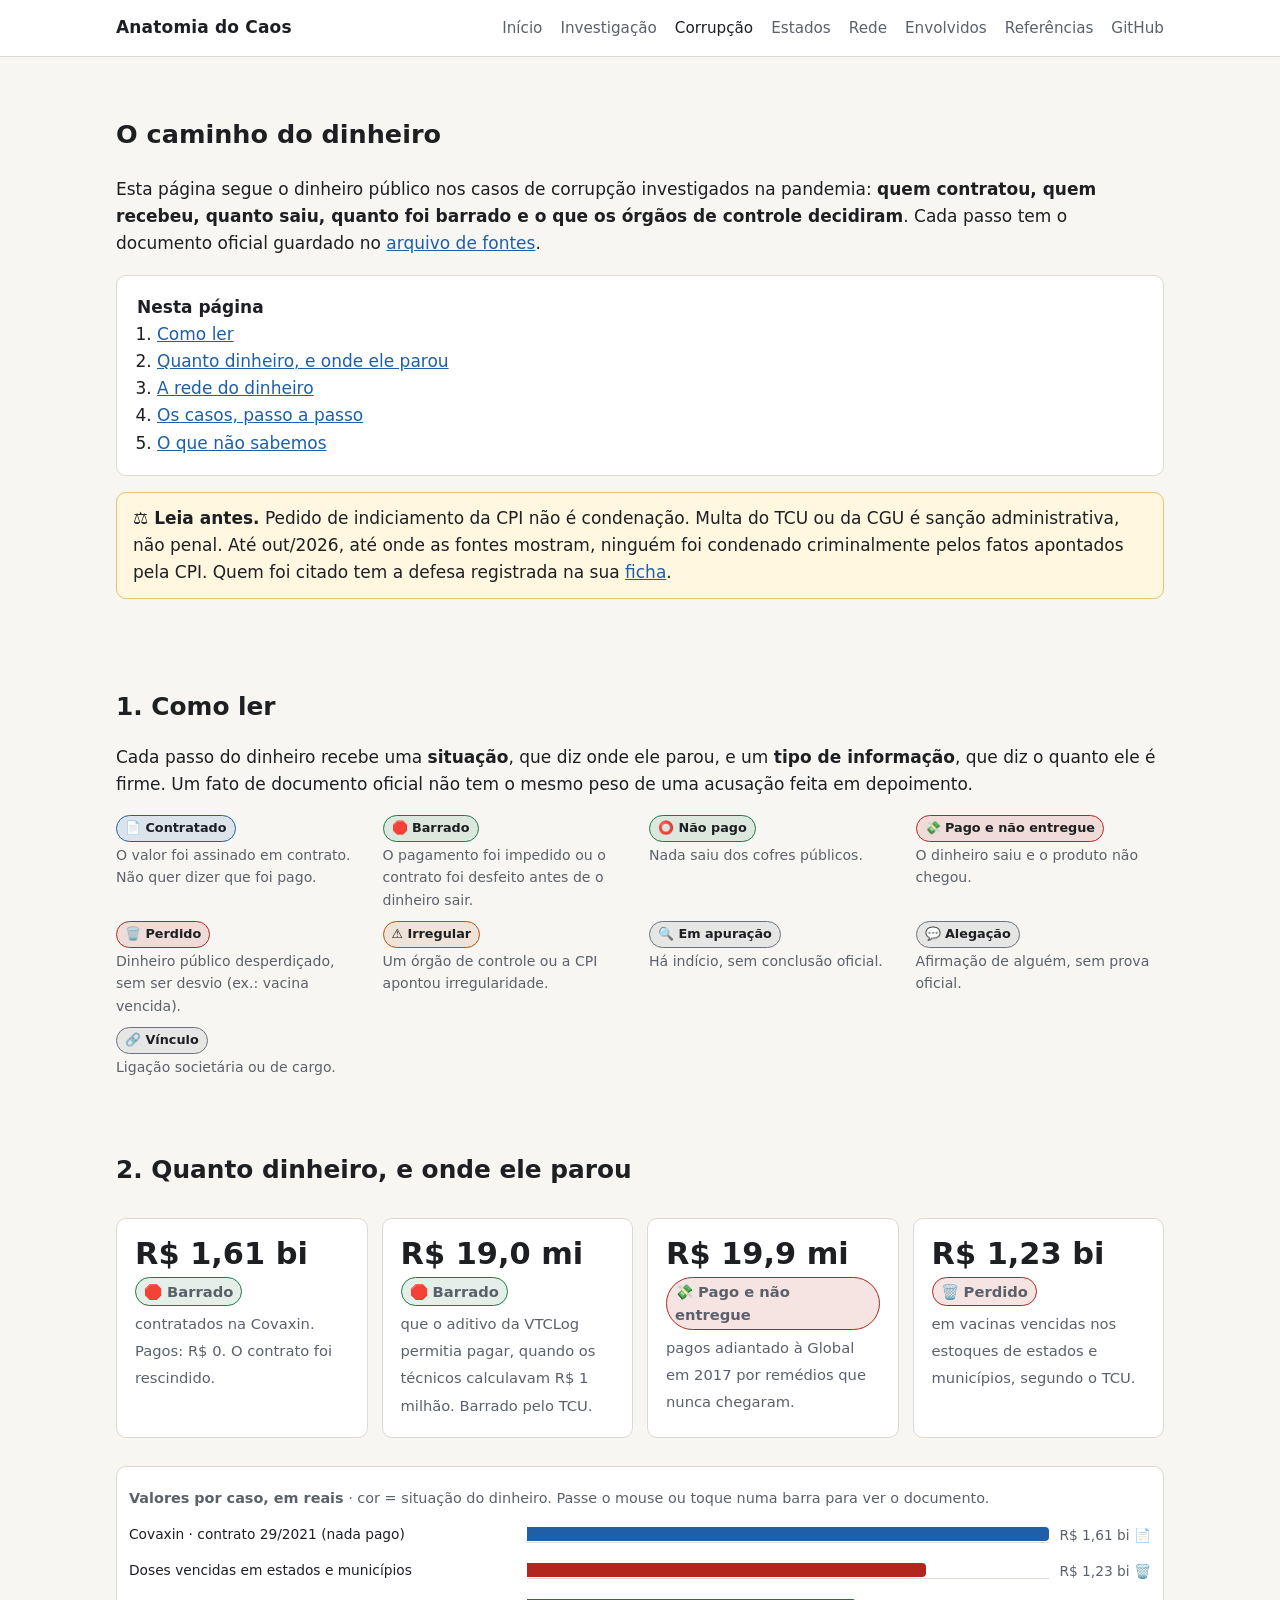
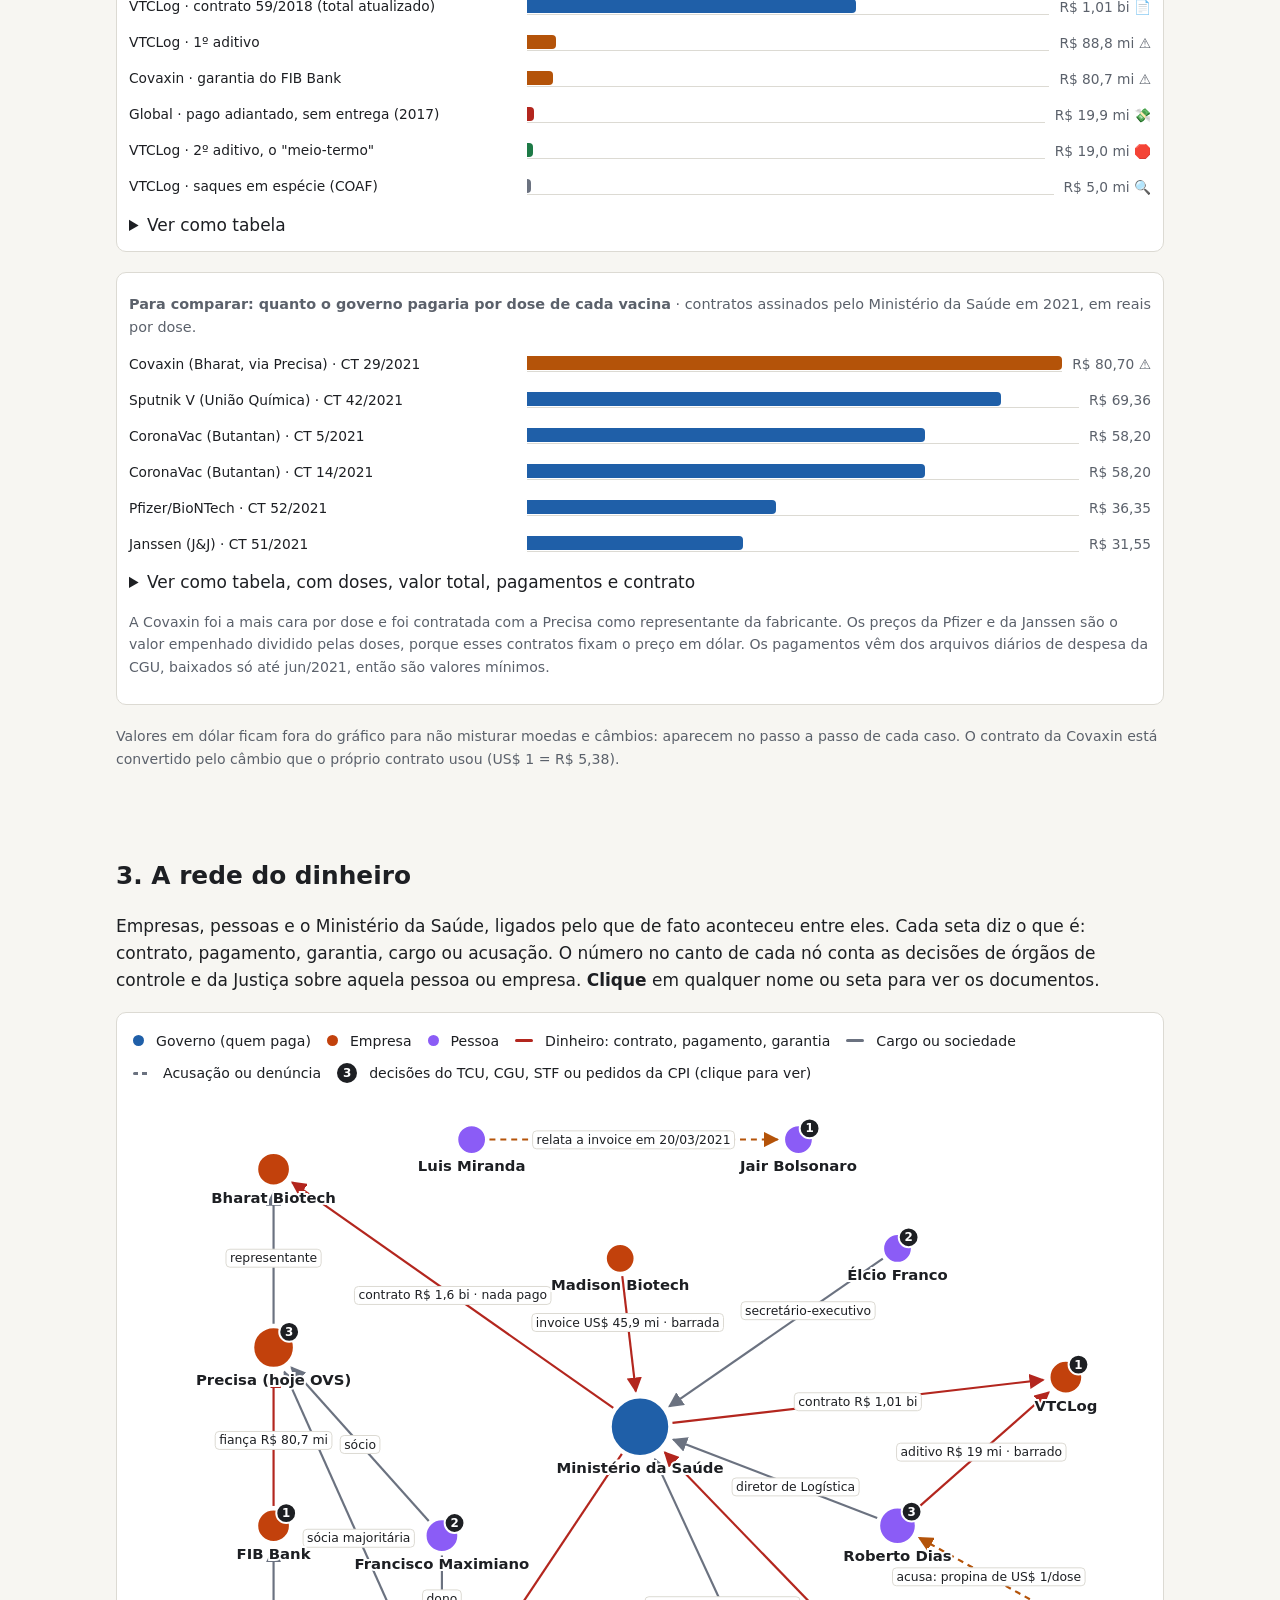
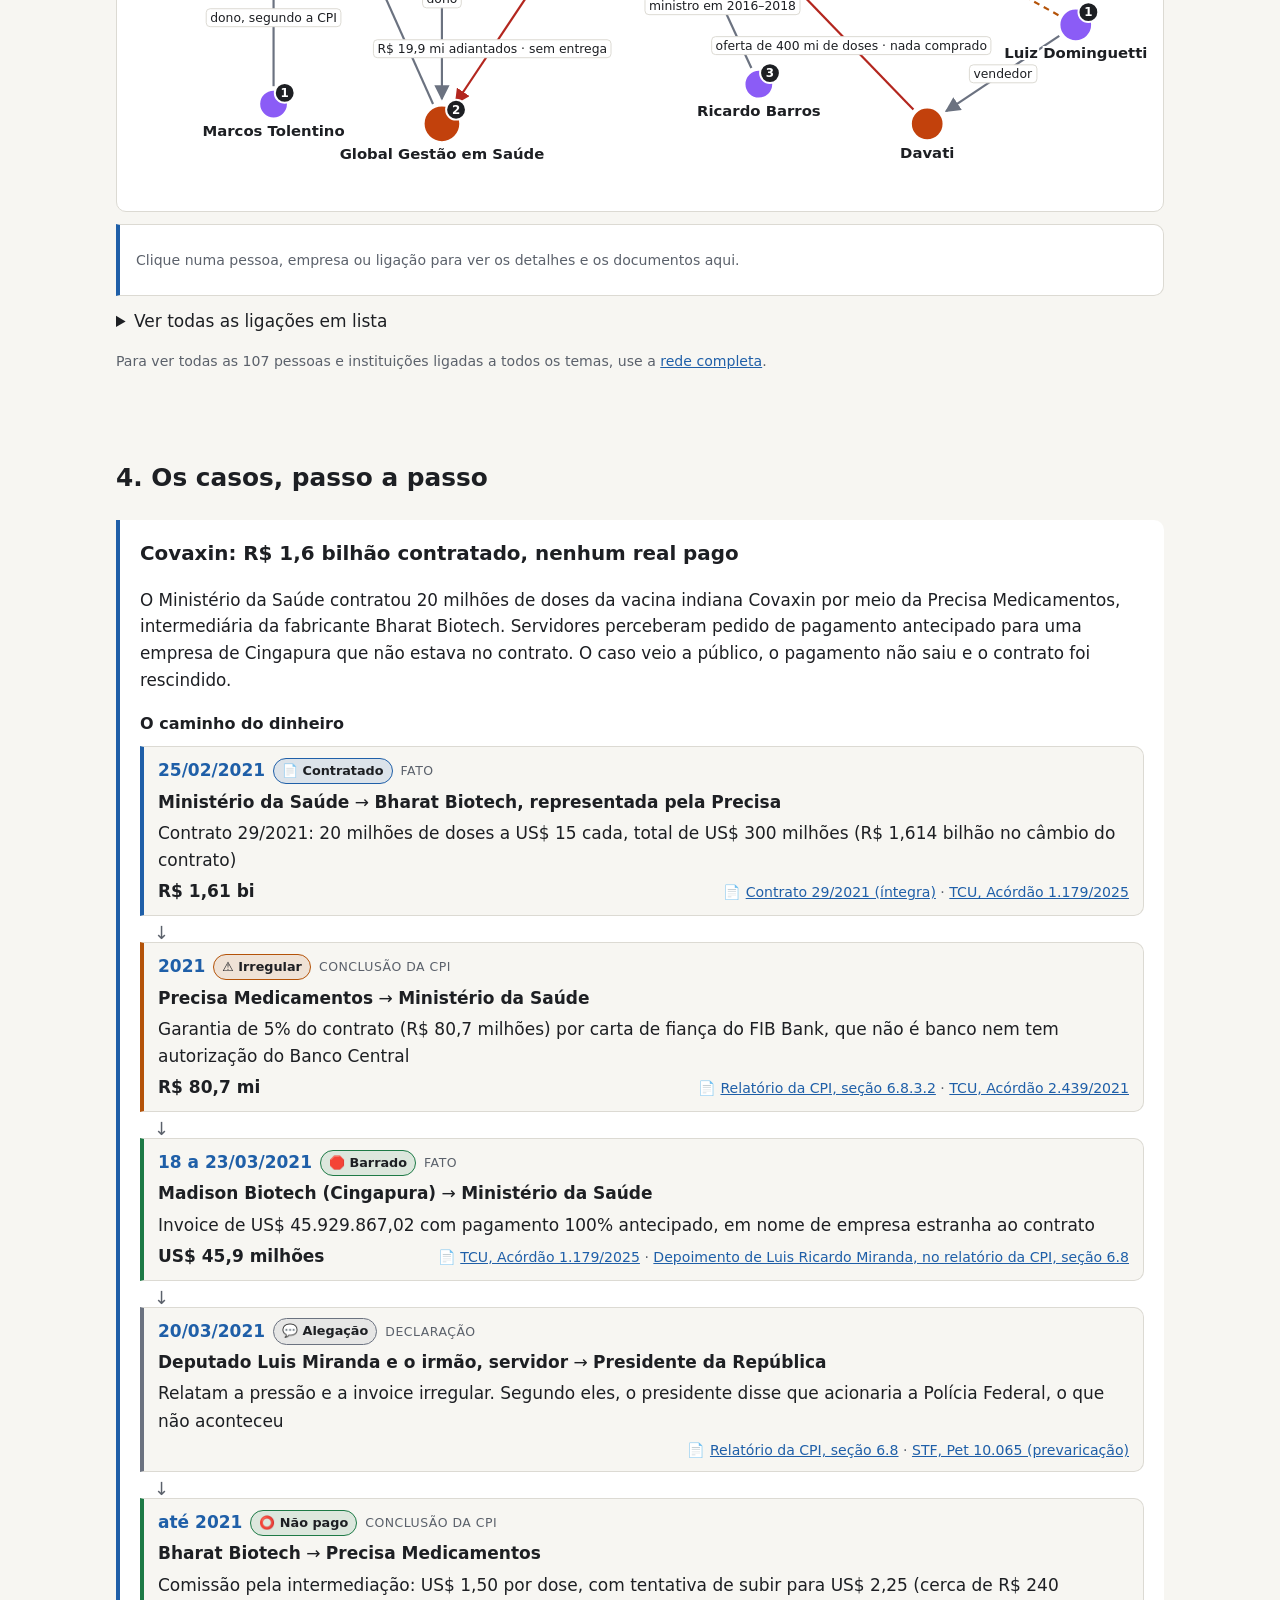
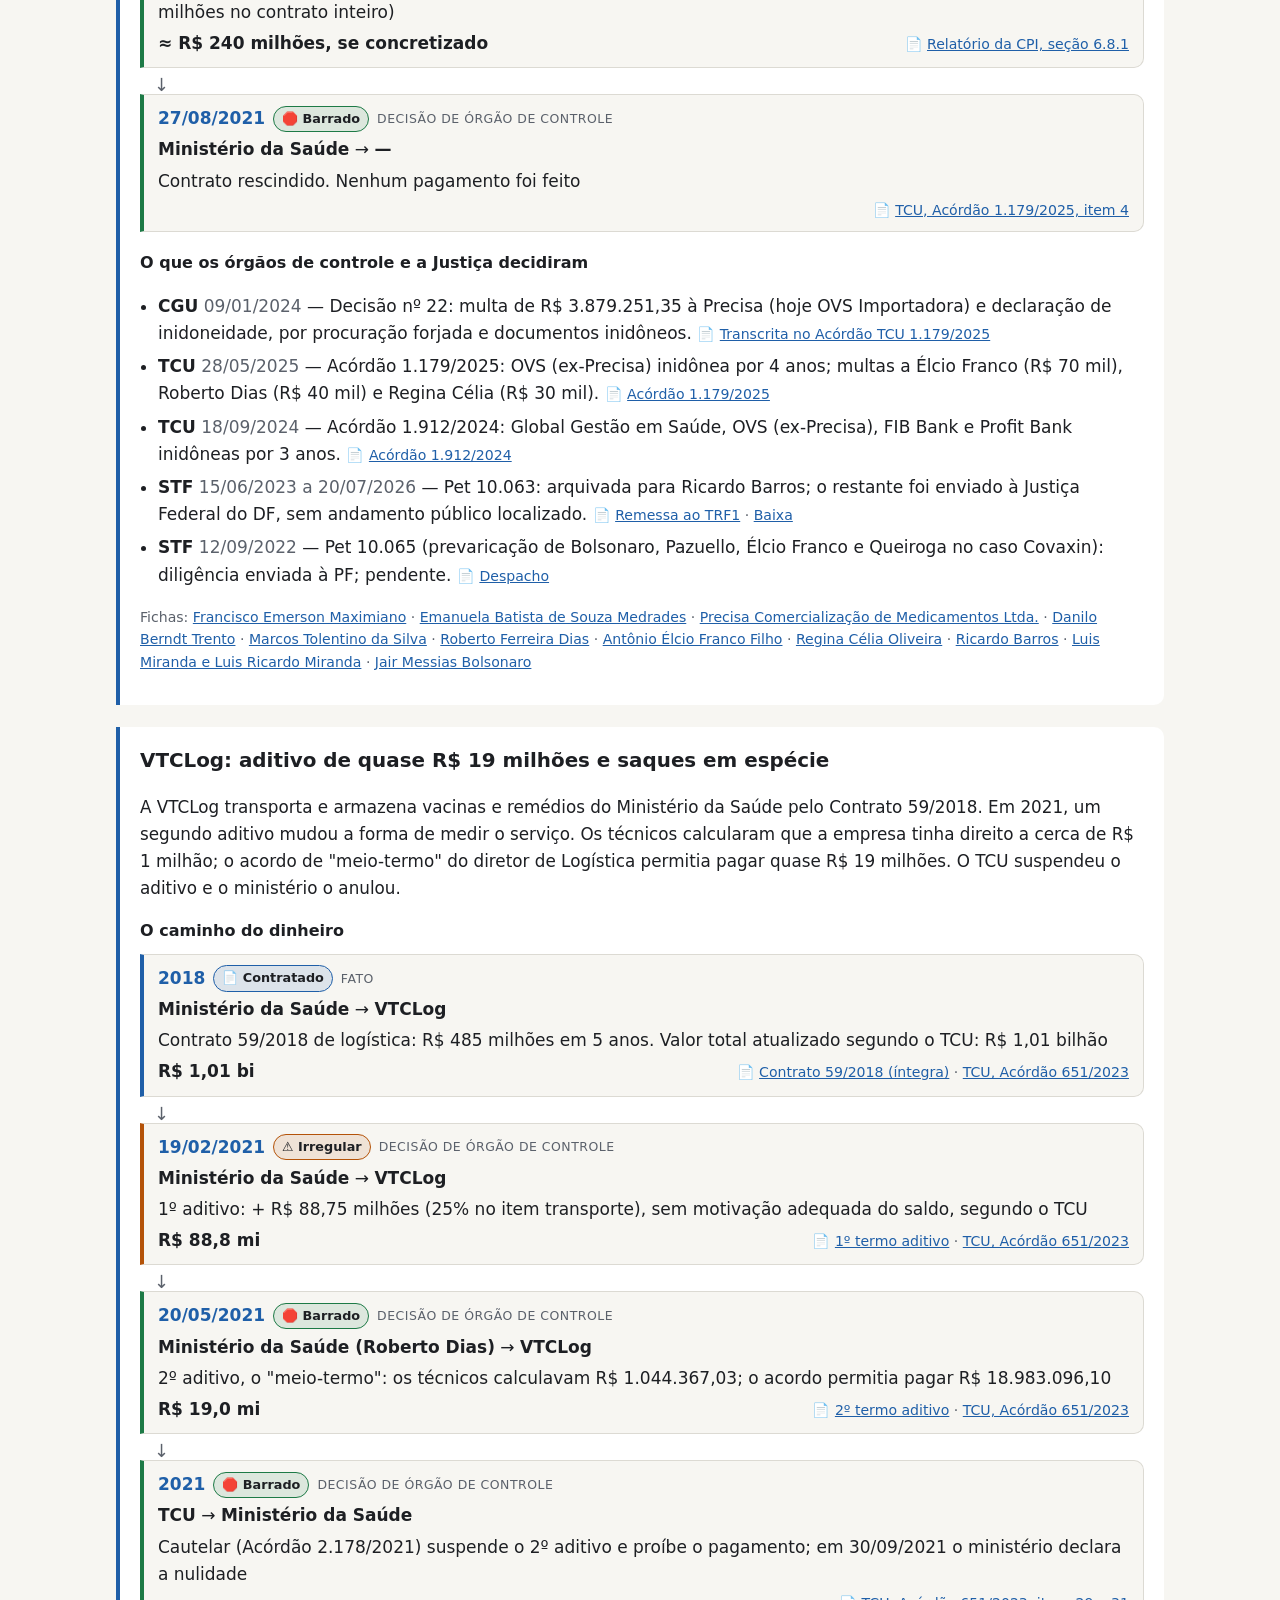
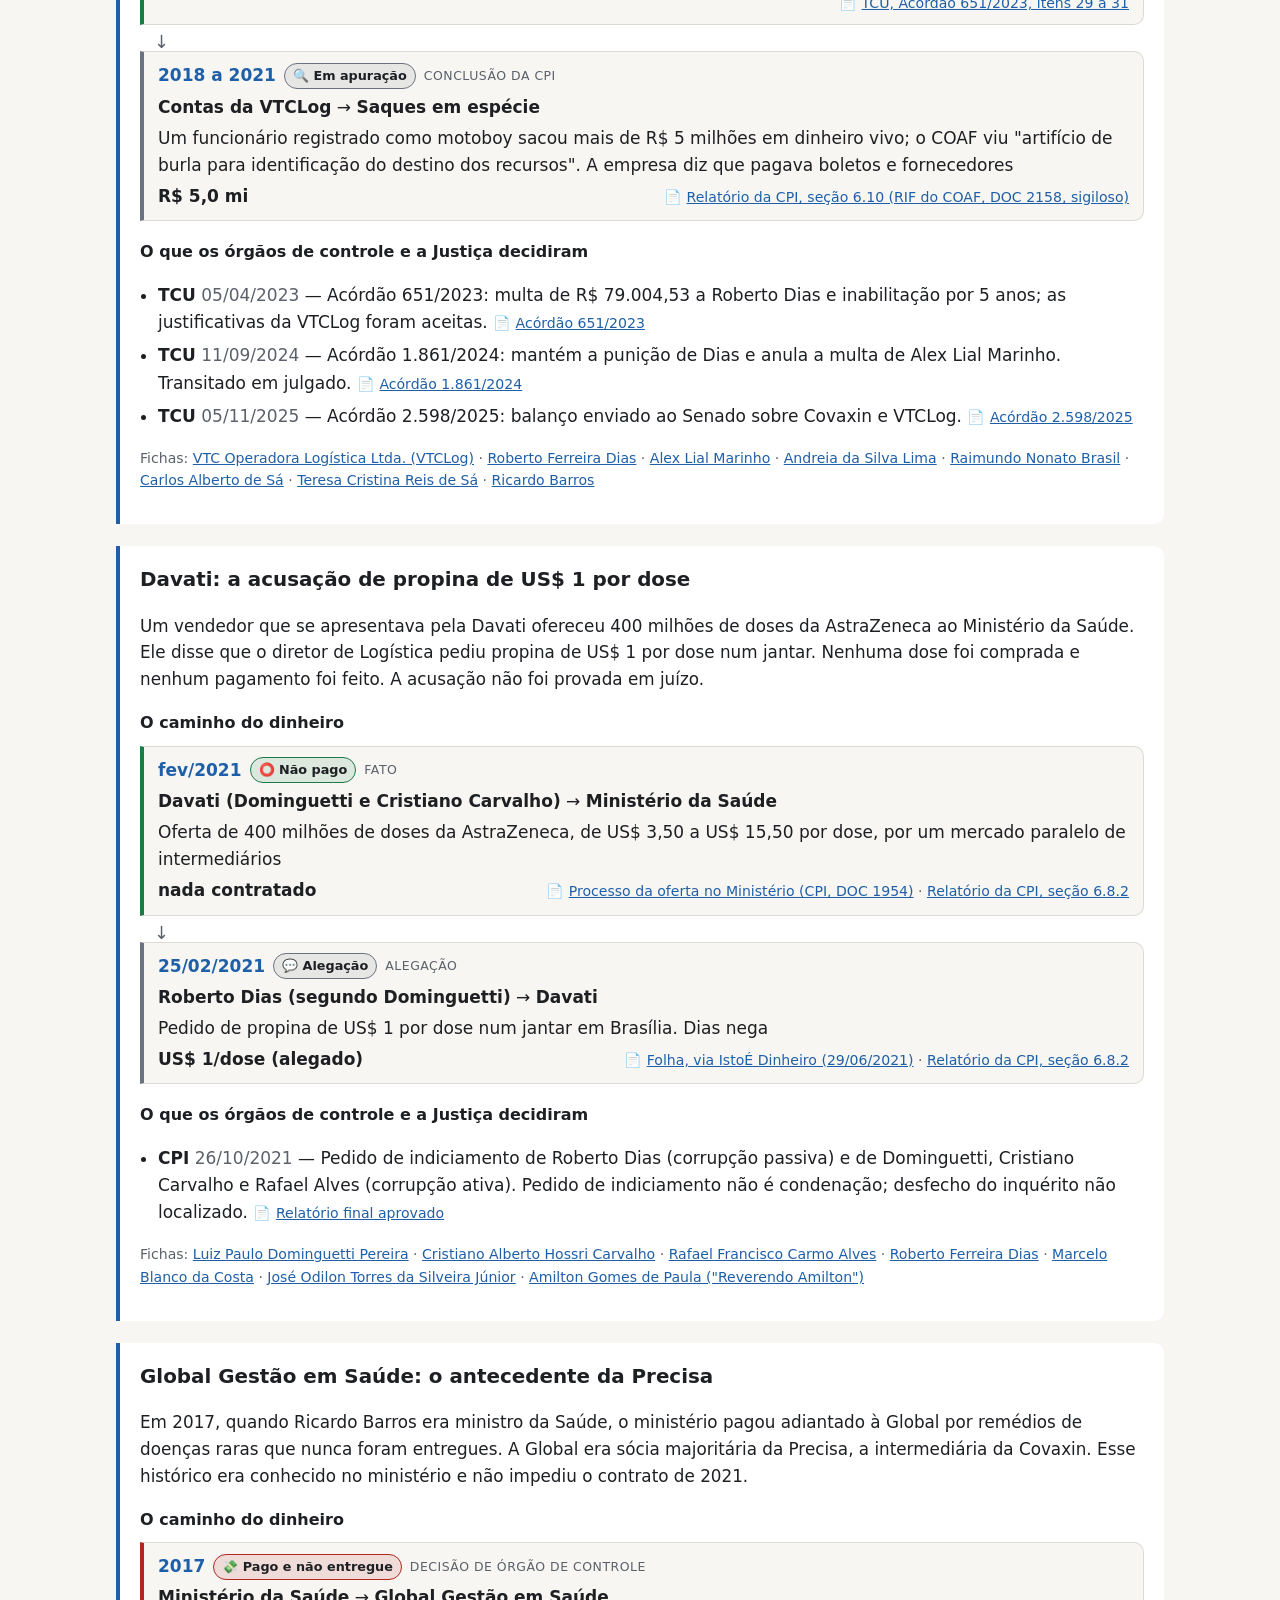
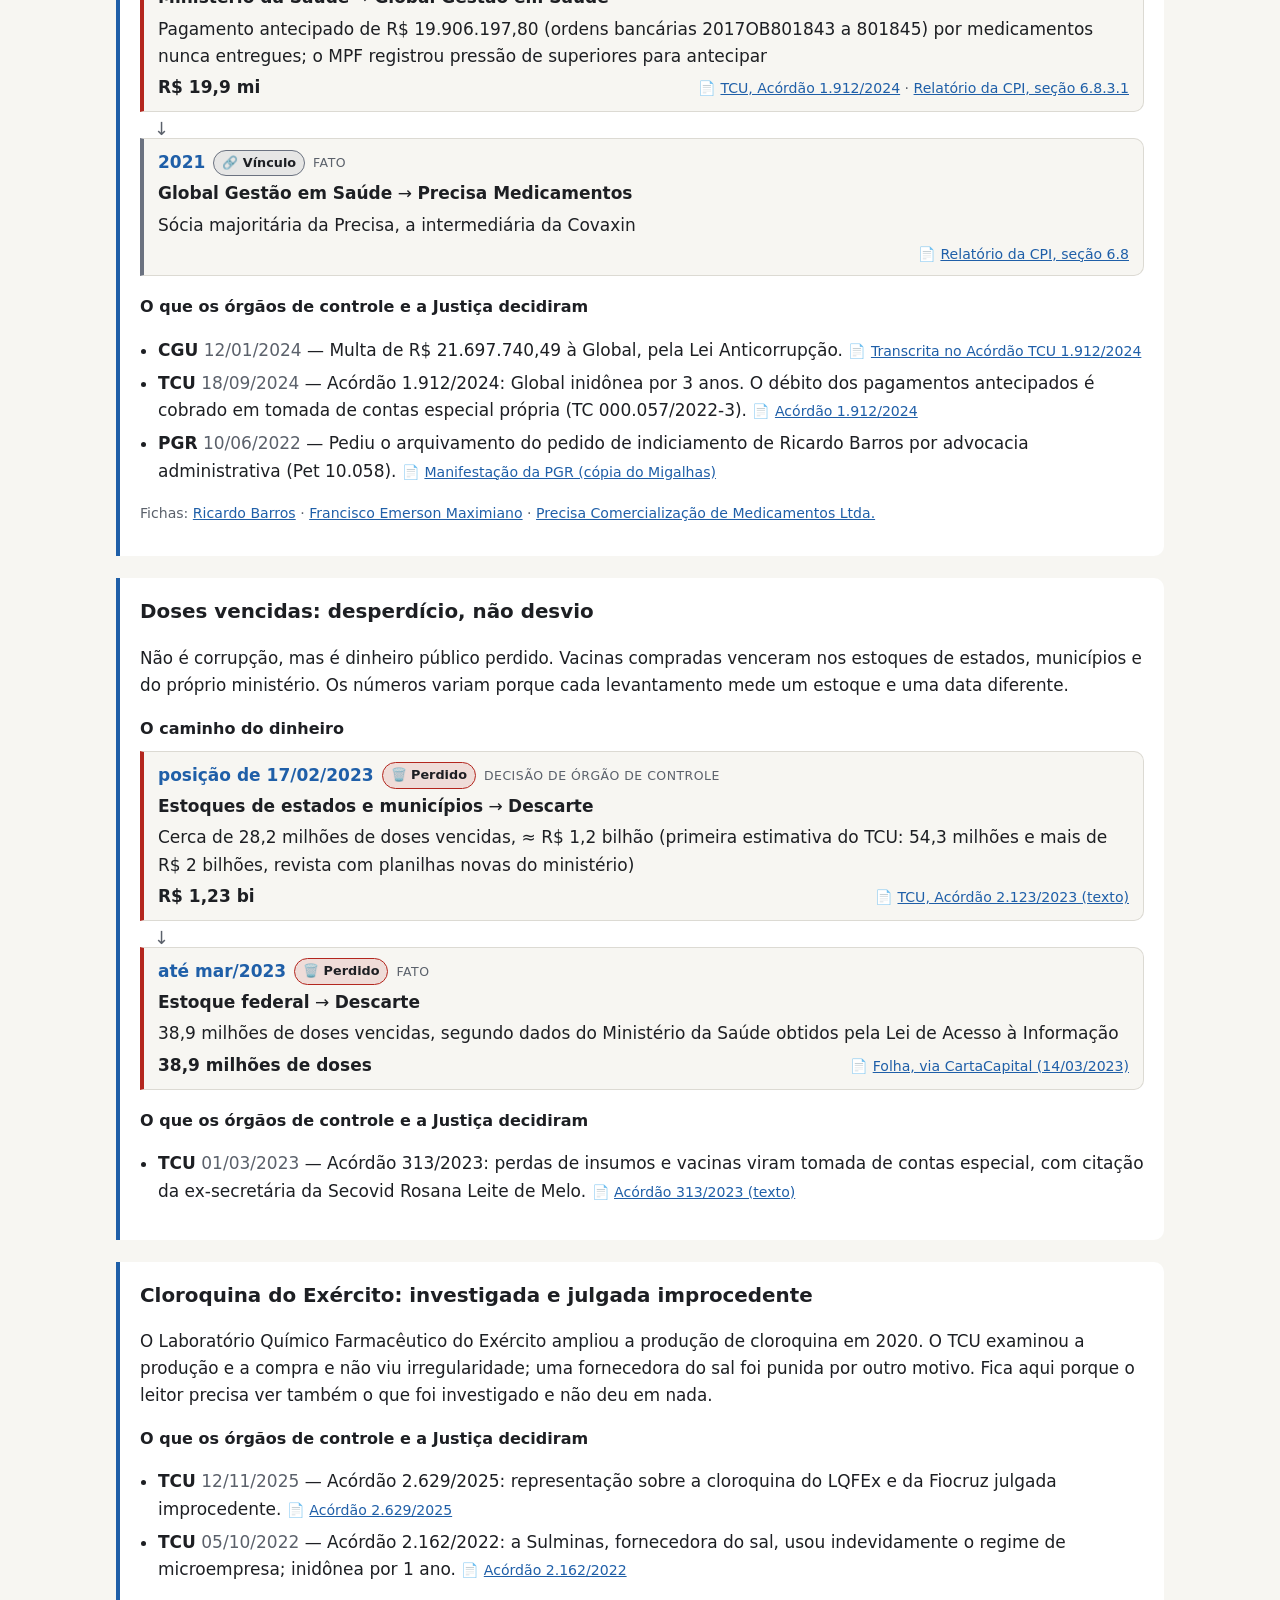
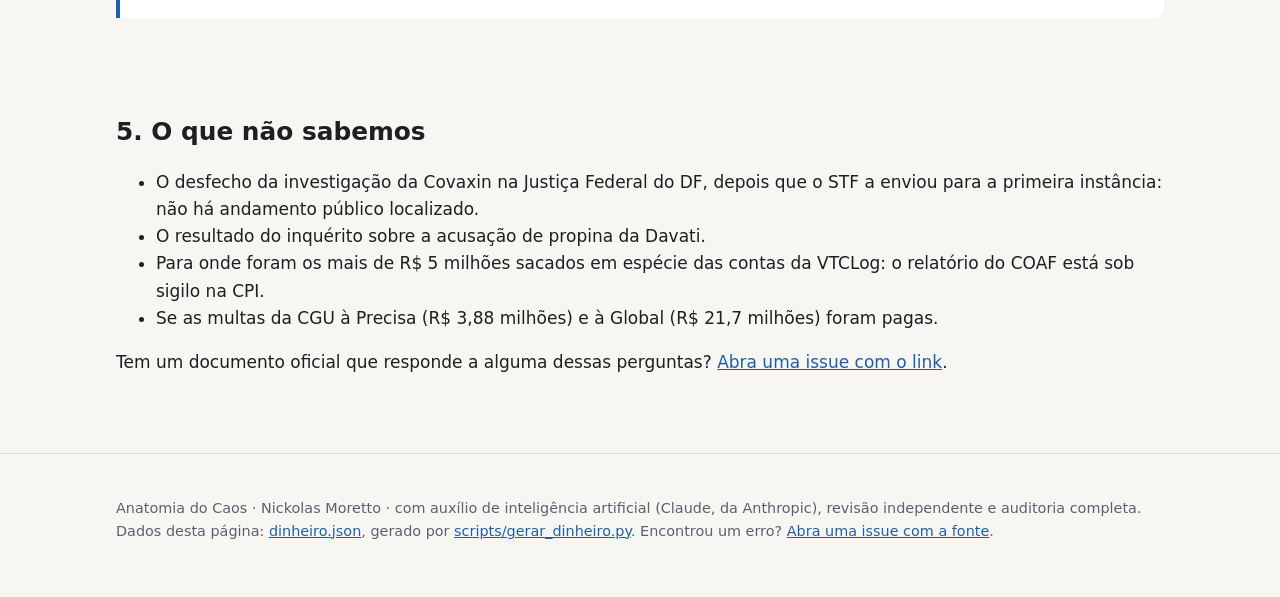
==== commit 0399eb2b: "Filtro por estado: página Estados (mortes por UF do painel do Ministério da Saúde, pessoas e votos d" ====
--- a/corrupcao.html
+++ b/corrupcao.html
@@ -15,6 +15,7 @@
       <a href="index.html">Início</a>
       <a href="investigacao.html">Investigação</a>
       <a href="corrupcao.html" aria-current="page">Corrupção</a>
+      <a href="estados.html">Estados</a>
       <a href="rede.html">Rede</a>
       <a href="envolvidos.html">Envolvidos</a>
       <a href="referencias.html">Referências</a>
--- a/assets/css/estilo.css
+++ b/assets/css/estilo.css
@@ -260,3 +260,11 @@
   .barra-linha { grid-template-columns: 1fr auto; }
   .barra-rotulo { grid-column: 1 / -1; }
 }
+
+/* Página Estados */
+button.barra-linha { width: 100%; background: none; border: 0; font: inherit; text-align: left; cursor: pointer; }
+.grafico-uf .barra { --c: var(--neutro); }
+.grafico-uf .escolhido .barra { --c: var(--destaque); }
+.grafico-uf .escolhido .barra-rotulo { font-weight: 700; color: var(--texto); }
+.linha-brasil { font-size: .88rem; color: var(--suave); padding-top: 6px; border-top: 1px dashed var(--borda); }
+.etiqueta.uf { color: var(--texto); }
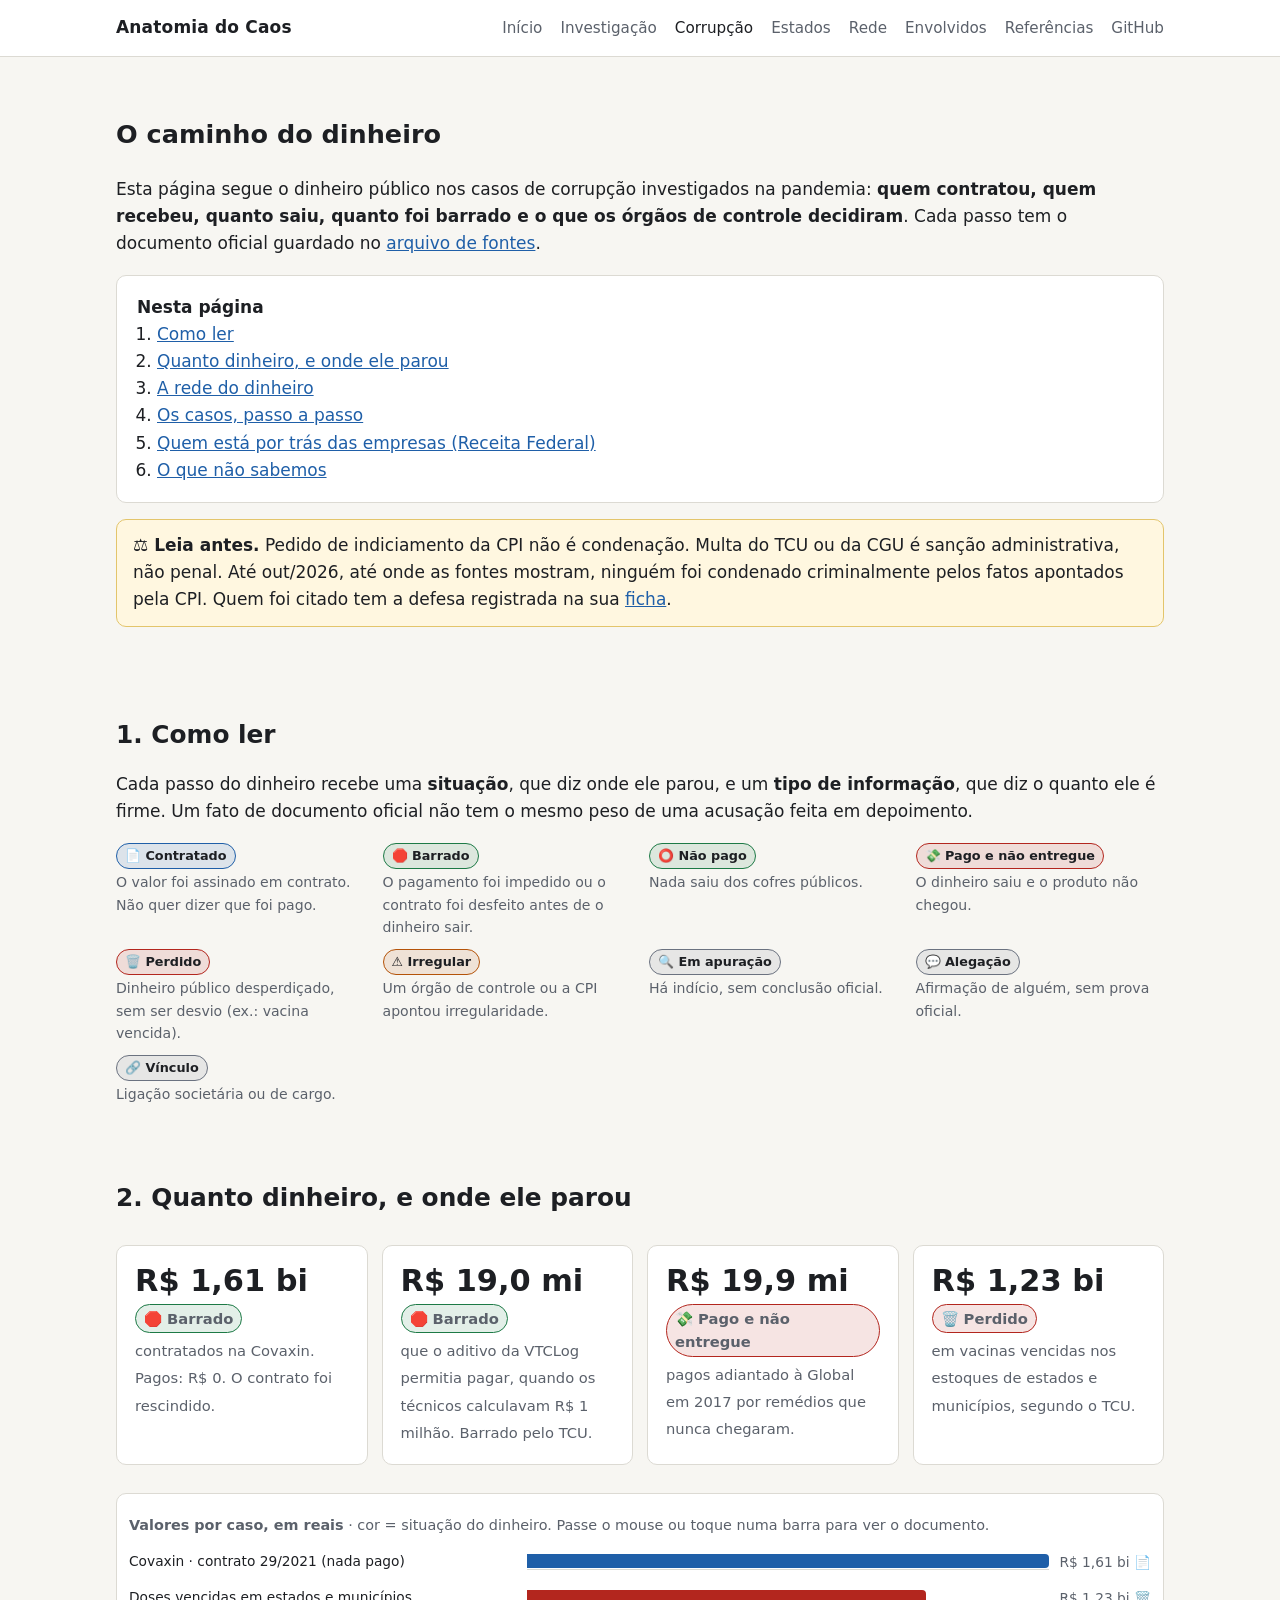
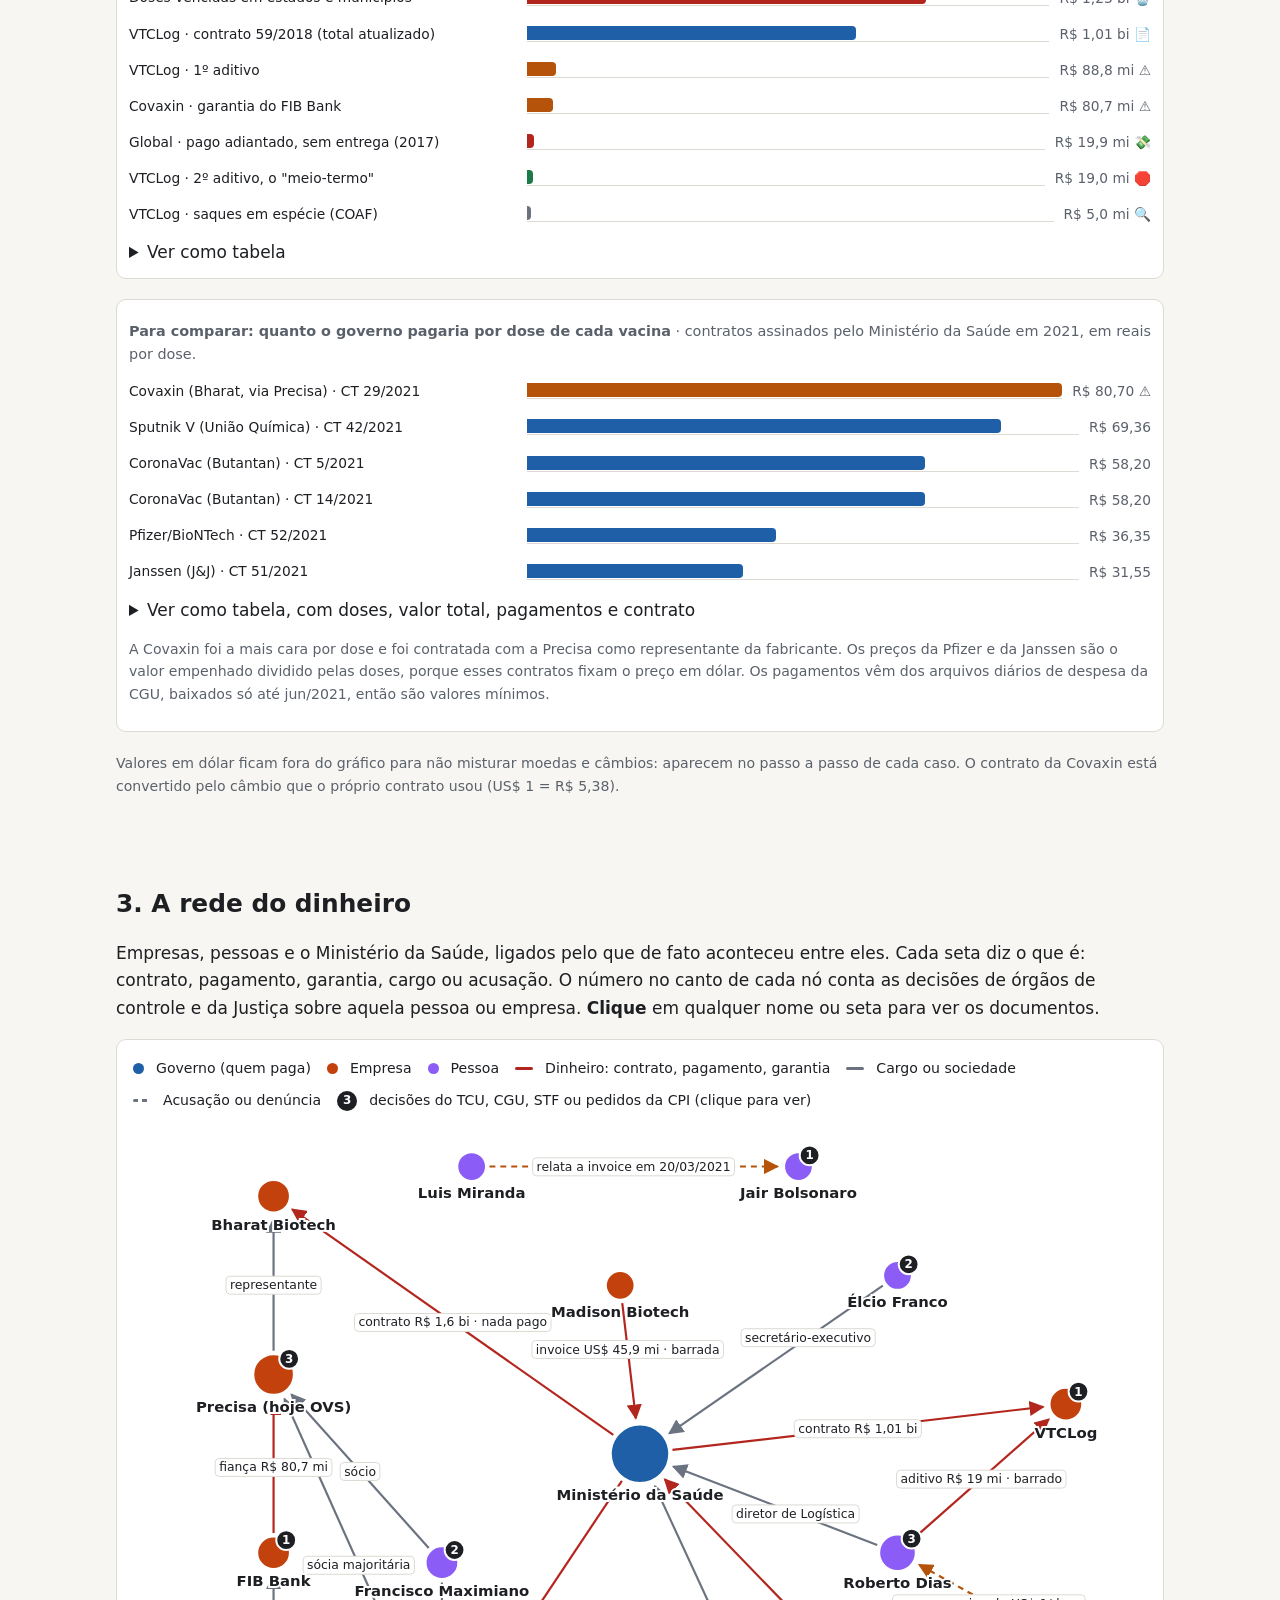
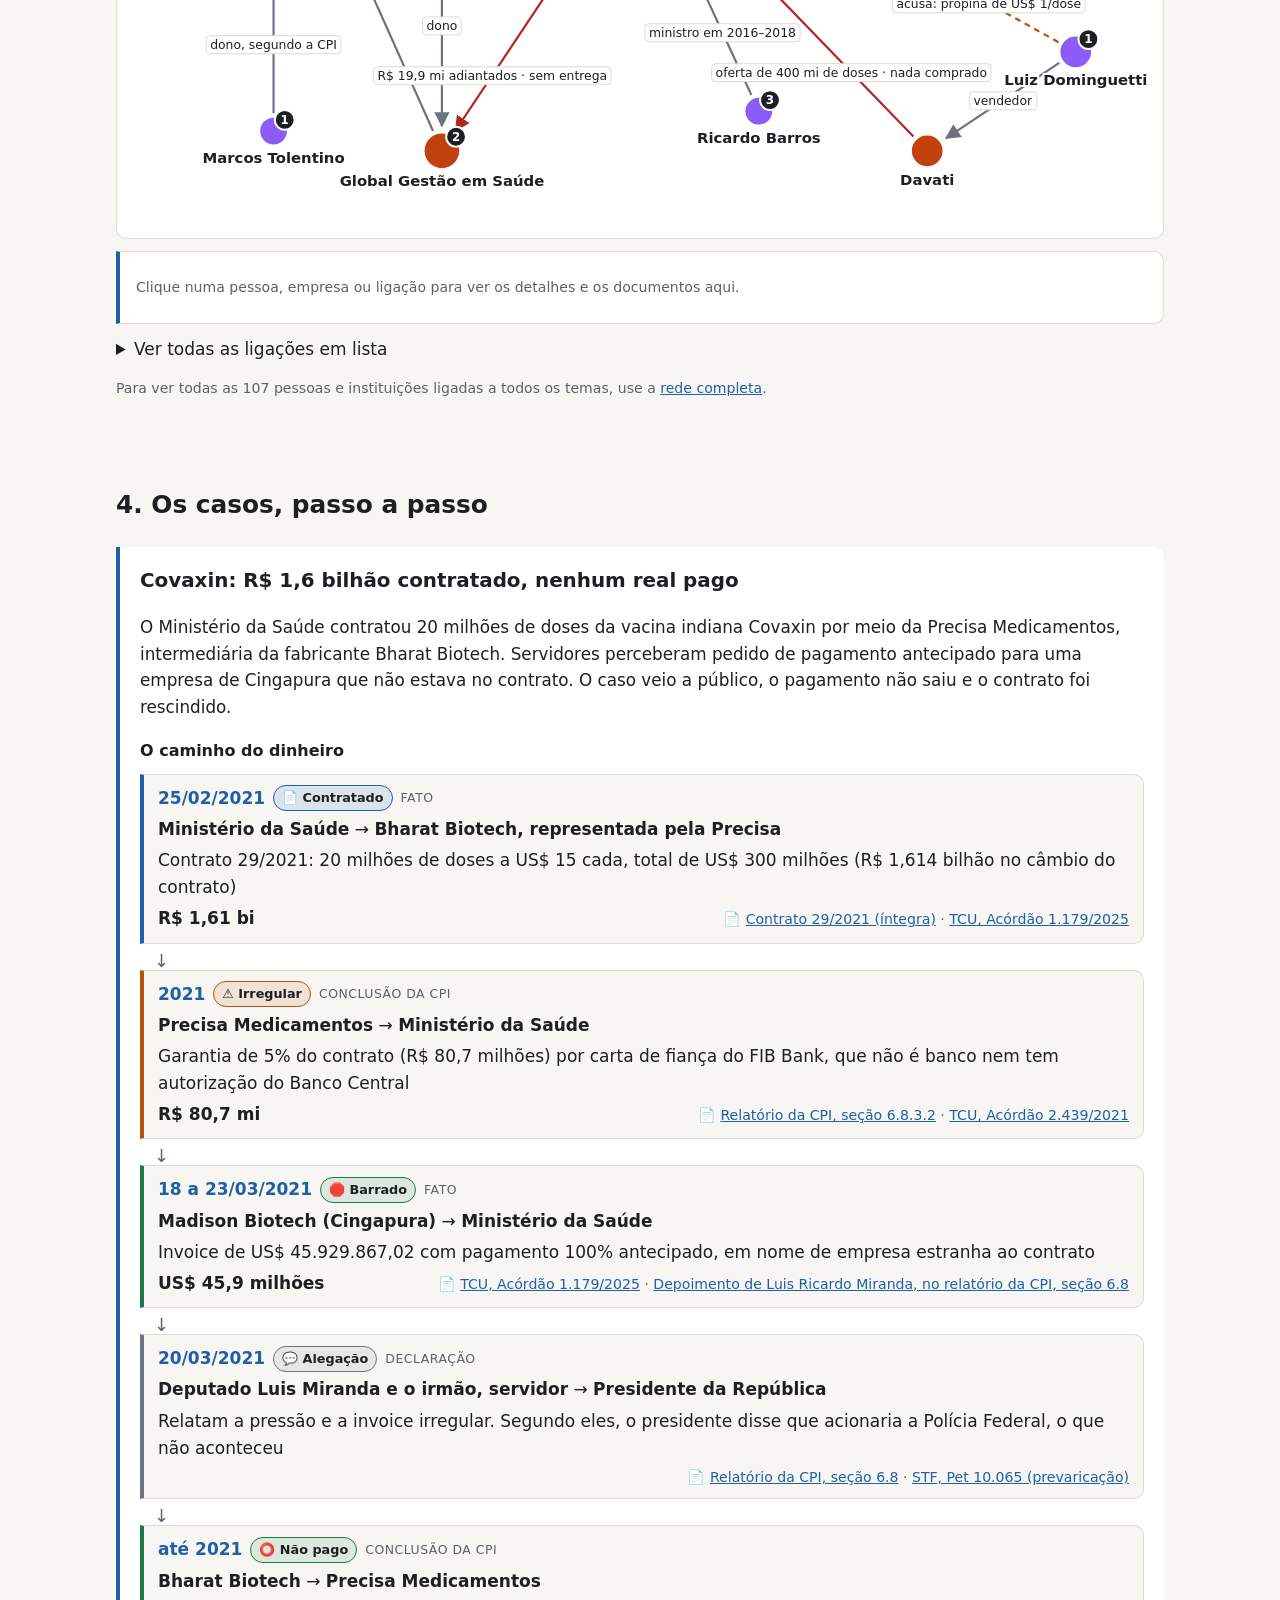
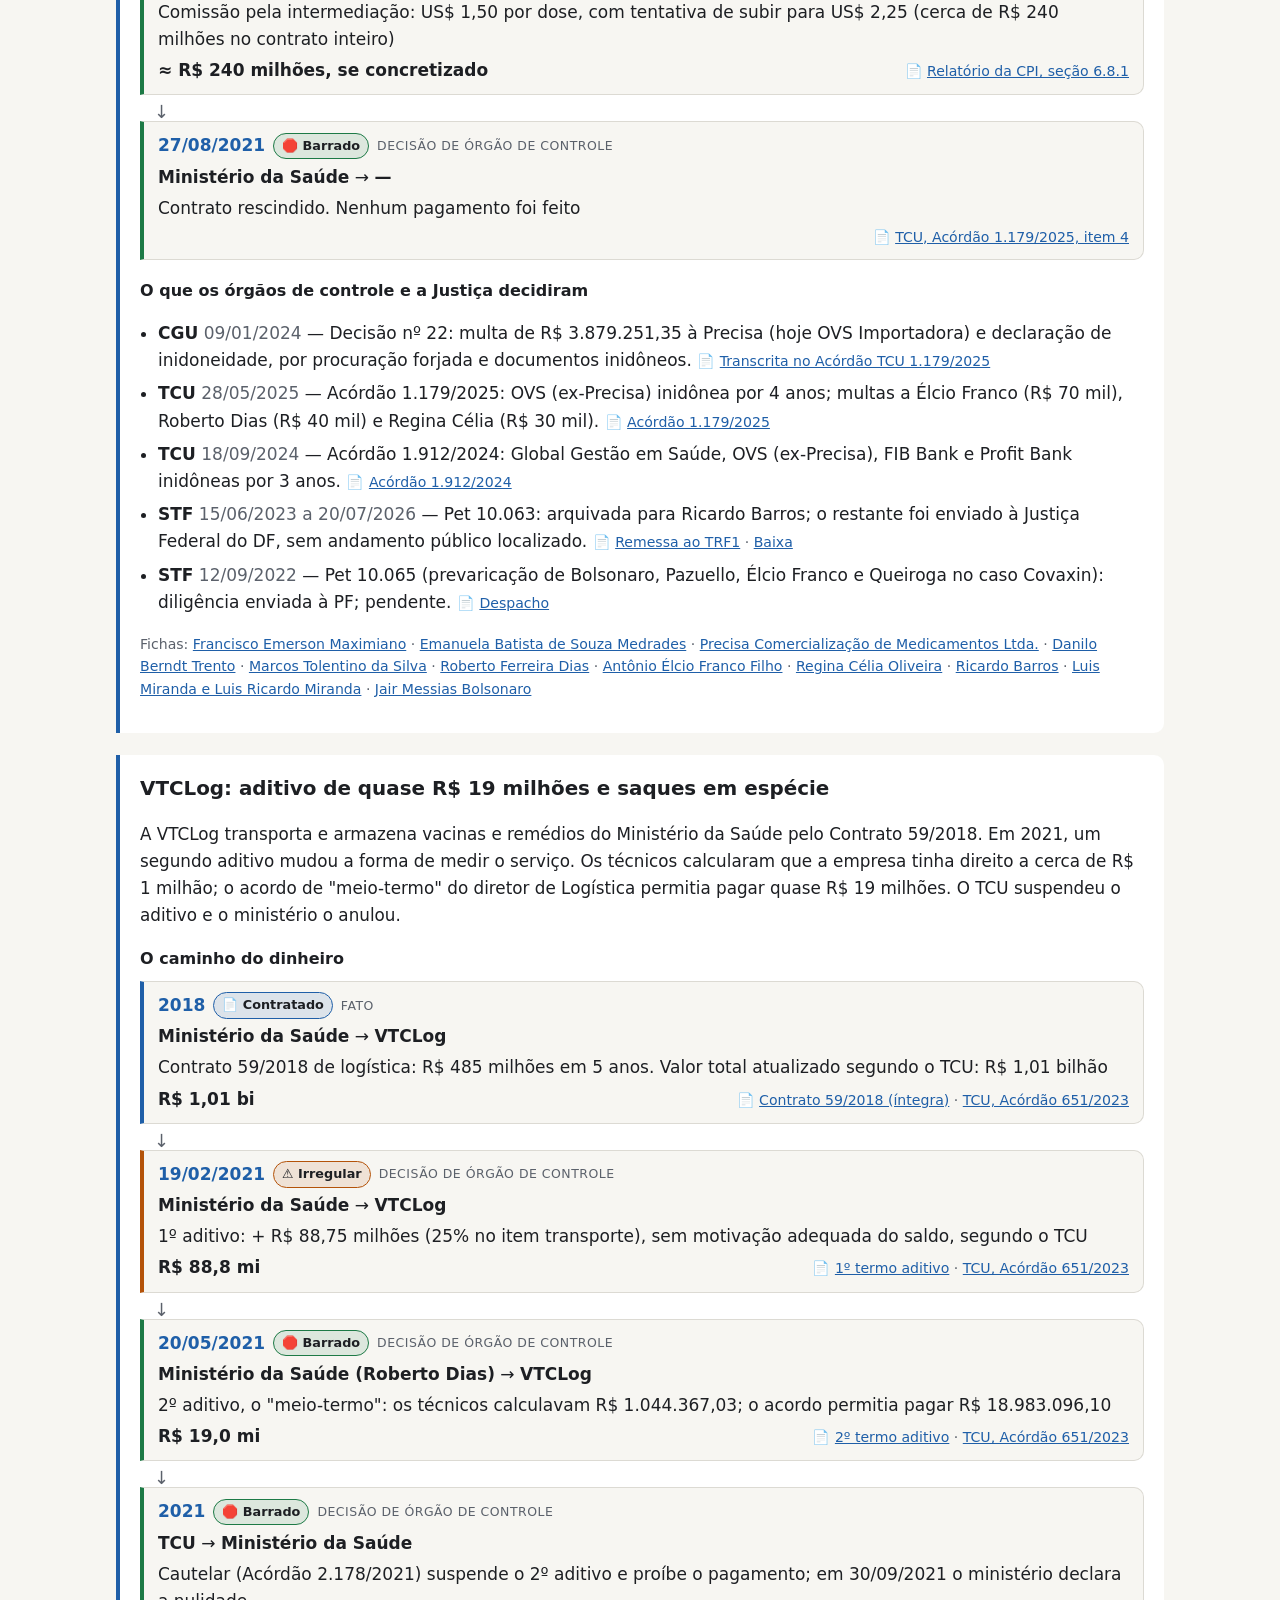
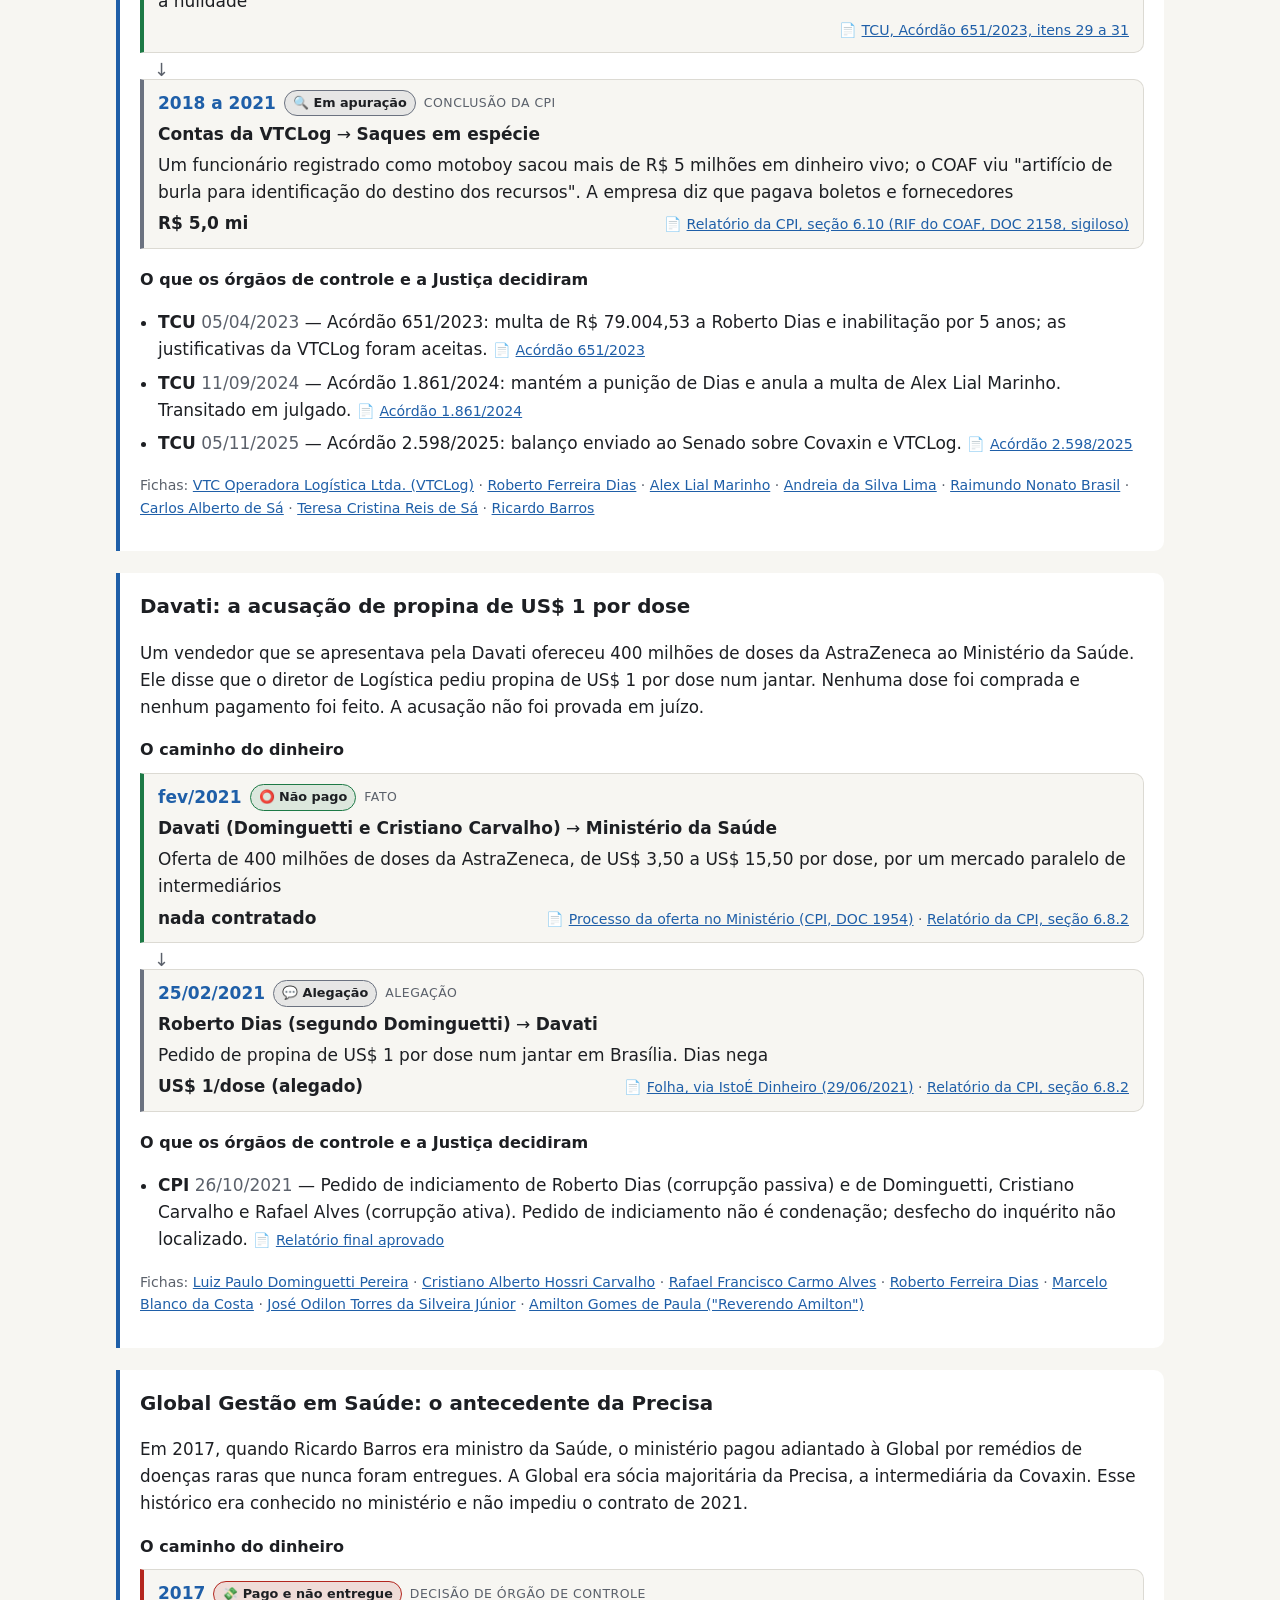
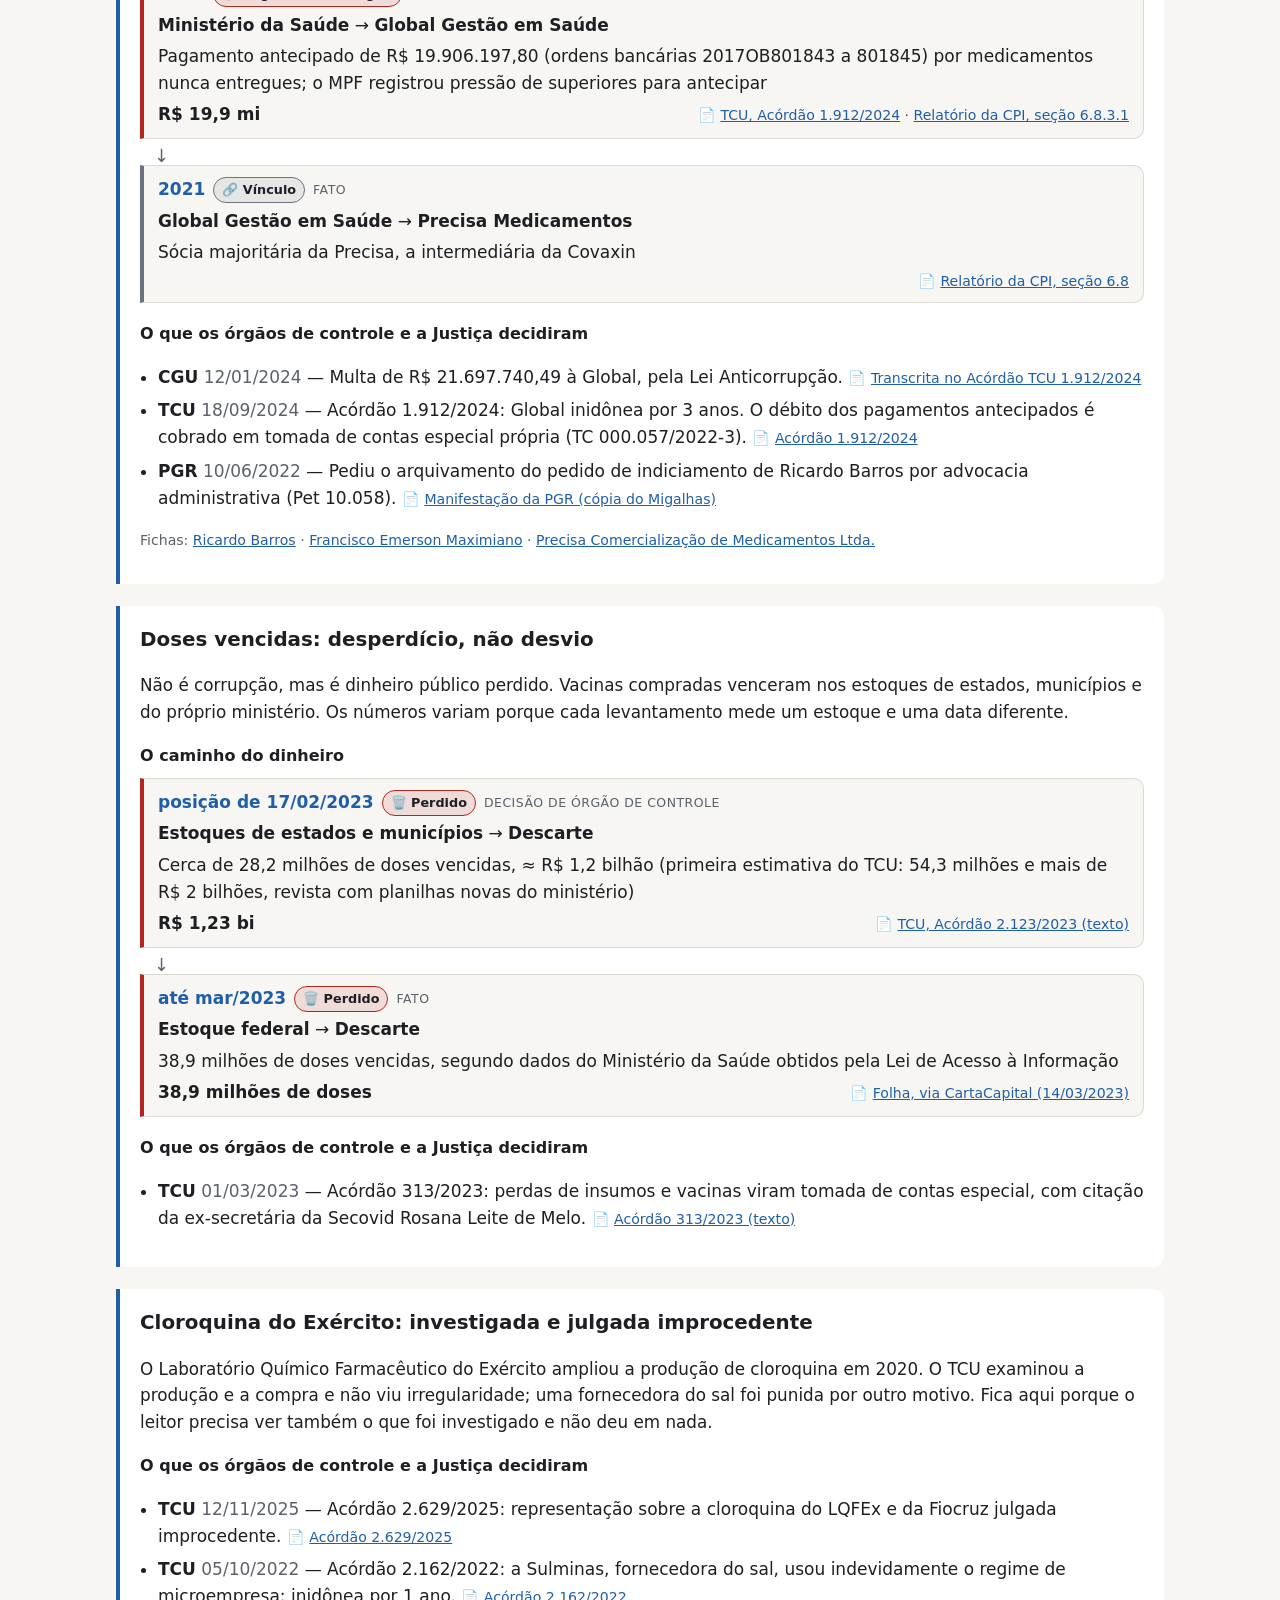
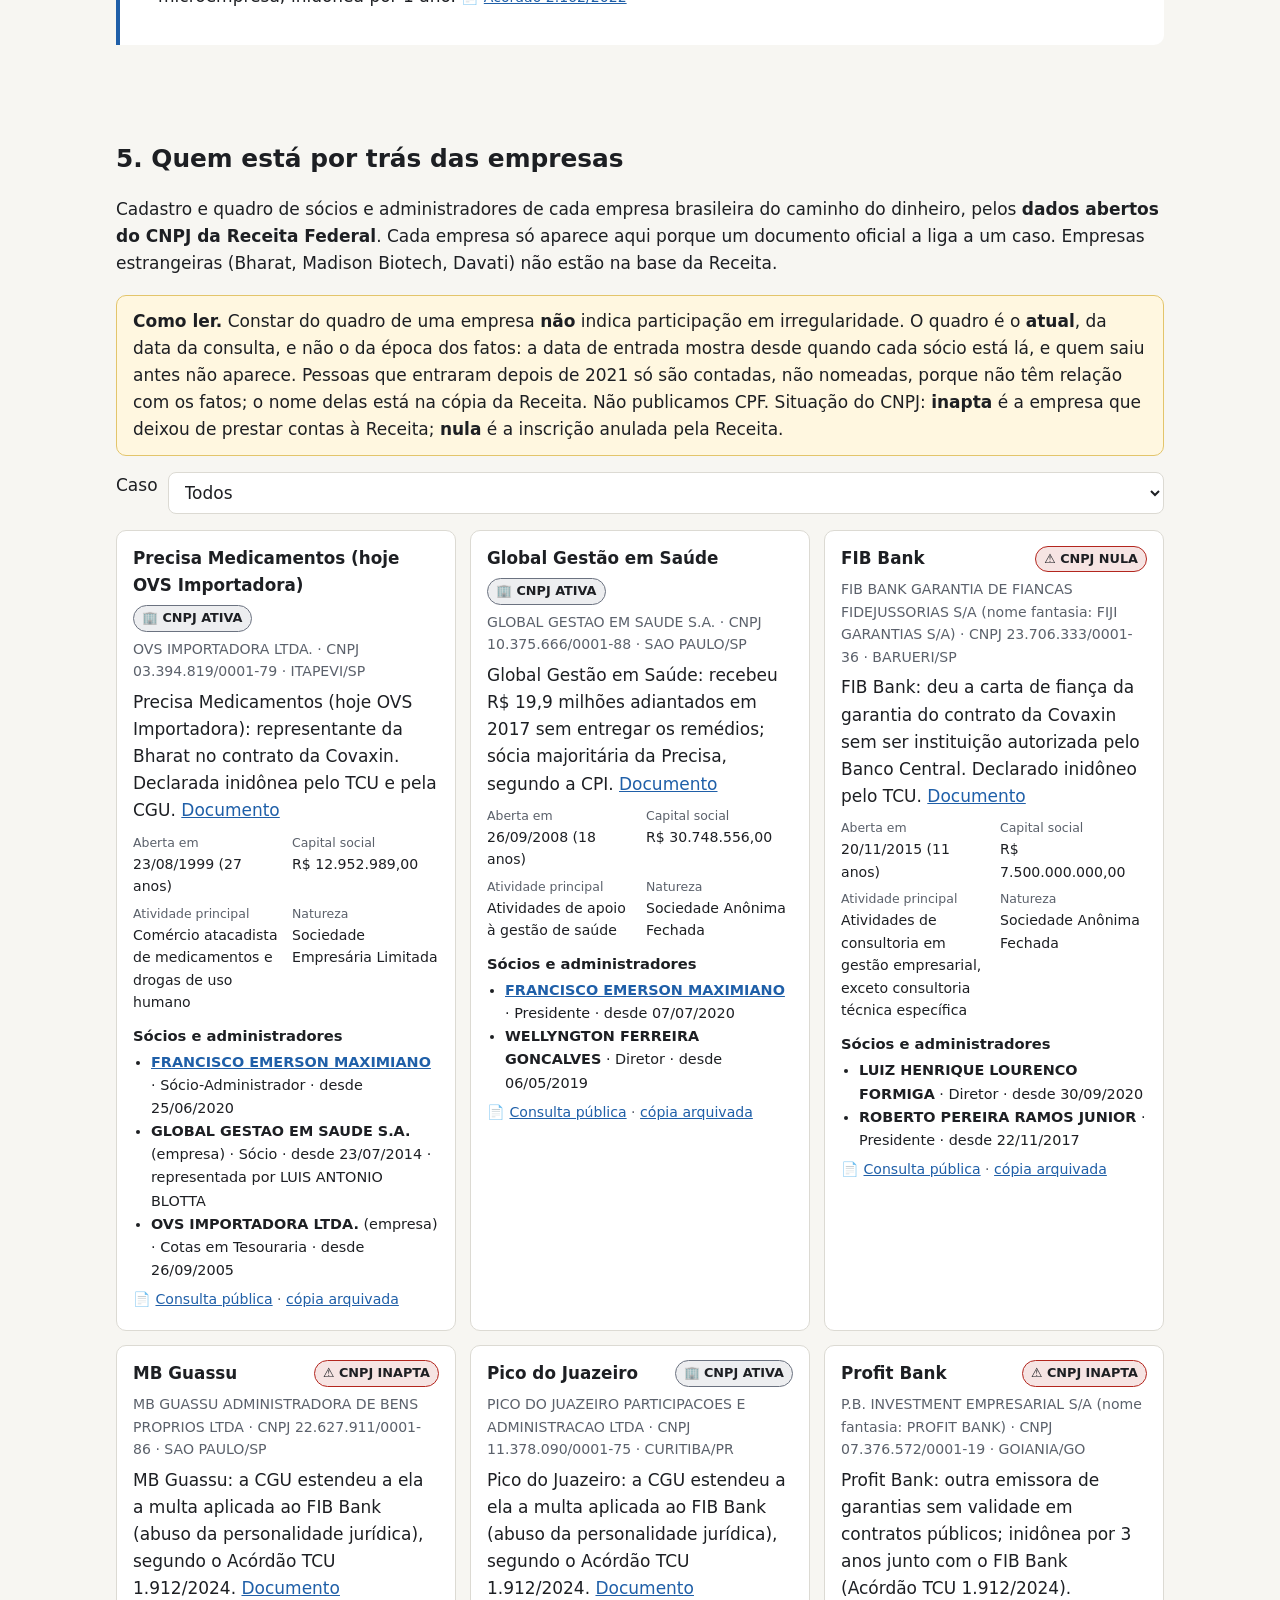
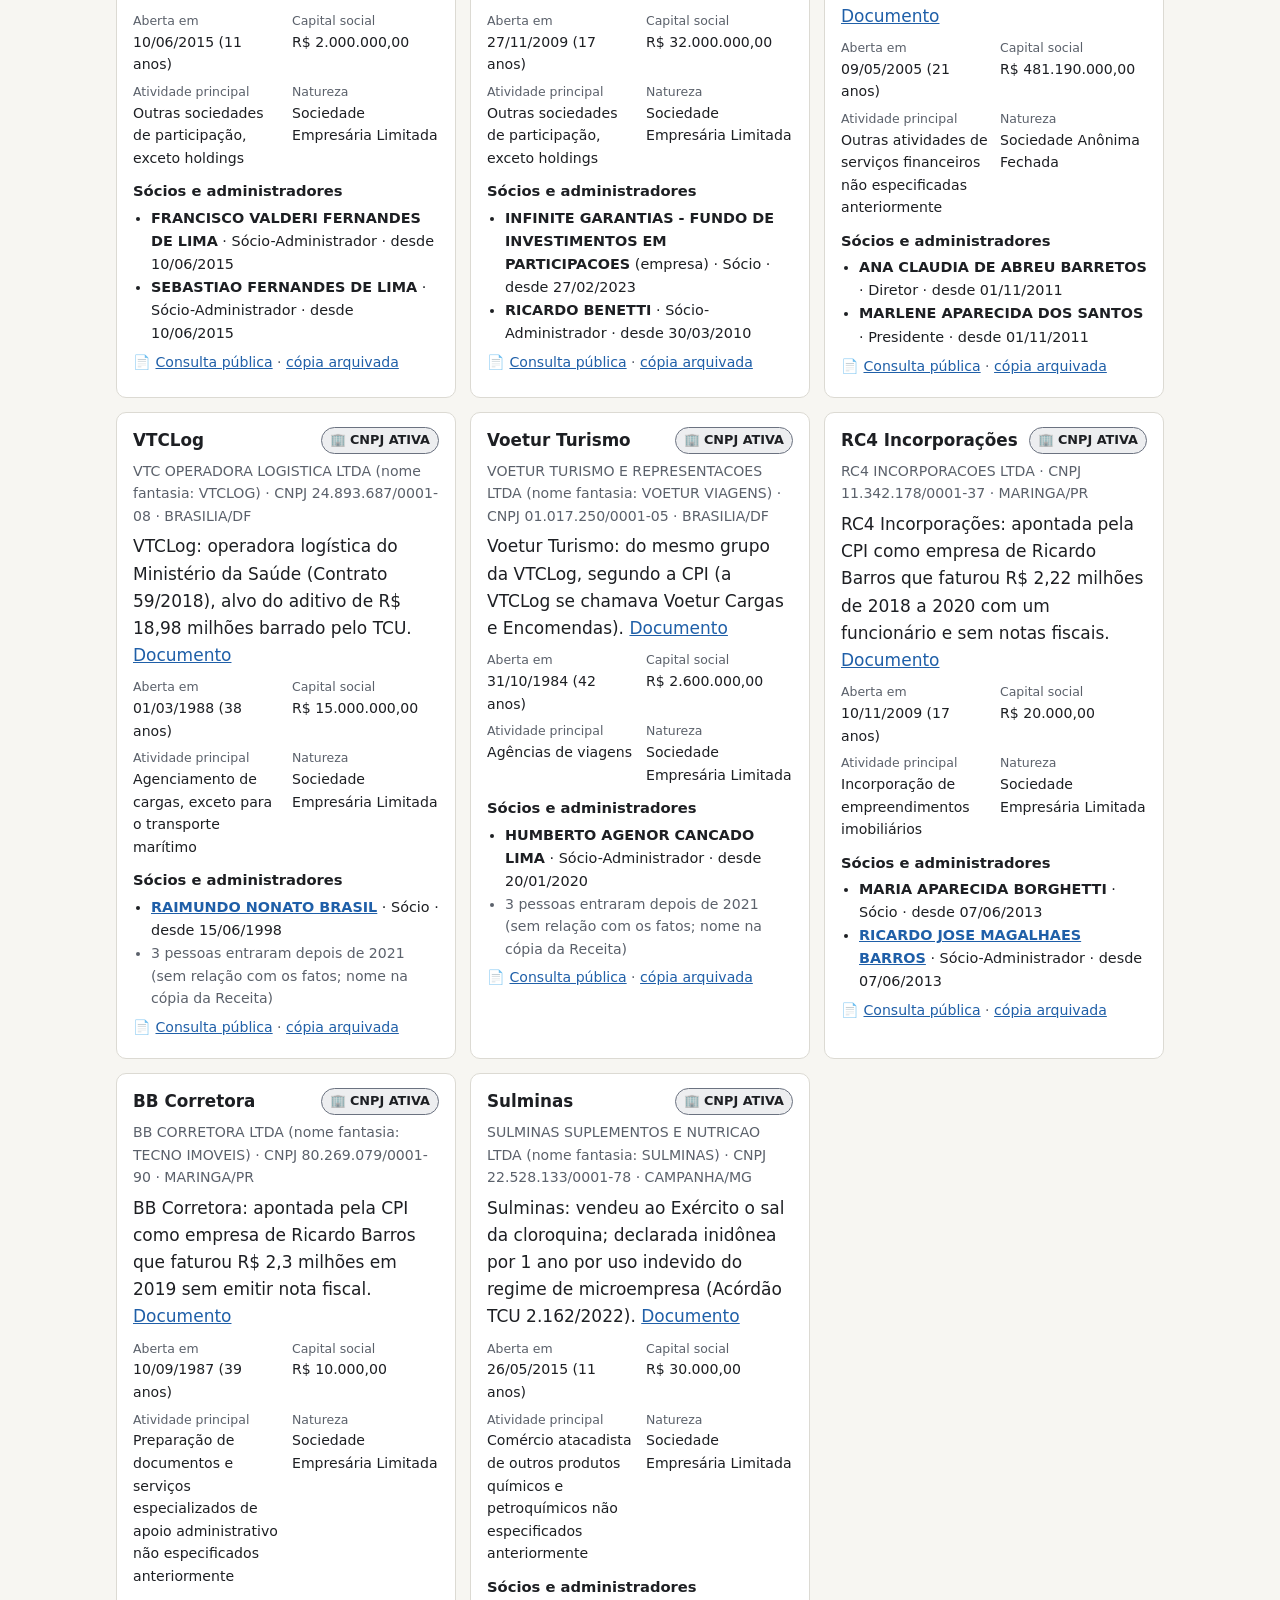
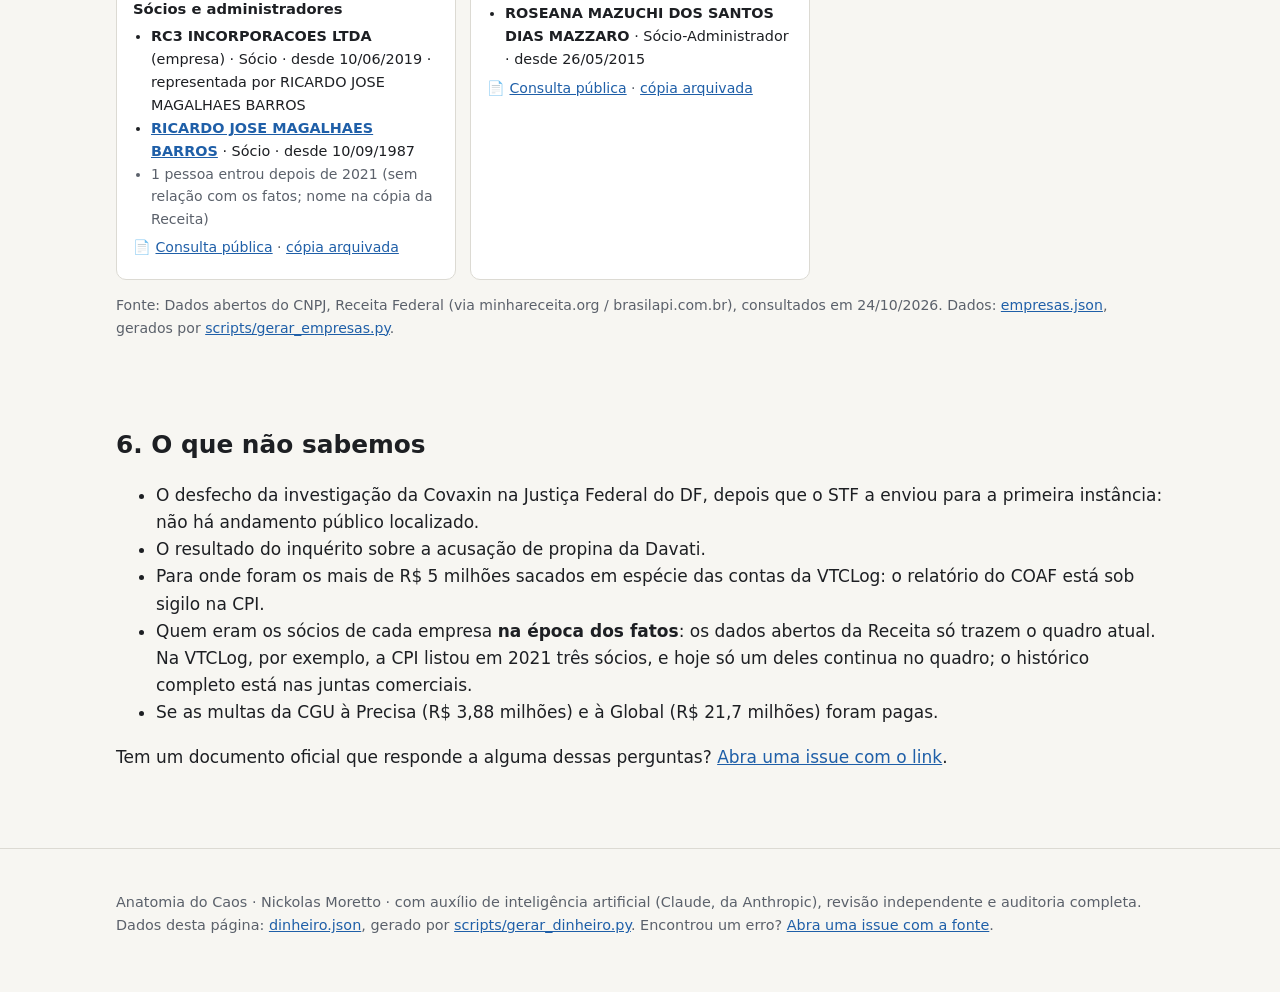
==== commit 89d86b19: "Corrupção: quem está por trás das empresas, com cadastro e quadro societário da Receita Federal Clau" ====
--- a/corrupcao.html
+++ b/corrupcao.html
@@ -36,6 +36,7 @@
       <li><a href="#quanto">Quanto dinheiro, e onde ele parou</a></li>
       <li><a href="#rede-dinheiro">A rede do dinheiro</a></li>
       <li><a href="#casos">Os casos, passo a passo</a></li>
+      <li><a href="#empresas">Quem está por trás das empresas (Receita Federal)</a></li>
       <li><a href="#limites">O que não sabemos</a></li>
     </ol>
   </nav>
@@ -84,12 +85,22 @@
   <div id="lista-casos"></div>
 </section>
 
+<section id="empresas">
+  <h2>5. Quem está por trás das empresas</h2>
+  <p>Cadastro e quadro de sócios e administradores de cada empresa brasileira do caminho do dinheiro, pelos <strong>dados abertos do CNPJ da Receita Federal</strong>. Cada empresa só aparece aqui porque um documento oficial a liga a um caso. Empresas estrangeiras (Bharat, Madison Biotech, Davati) não estão na base da Receita.</p>
+  <div class="aviso"><strong>Como ler.</strong> Constar do quadro de uma empresa <strong>não</strong> indica participação em irregularidade. O quadro é o <strong>atual</strong>, da data da consulta, e não o da época dos fatos: a data de entrada mostra desde quando cada sócio está lá, e quem saiu antes não aparece. Pessoas que entraram depois de 2021 só são contadas, não nomeadas, porque não têm relação com os fatos; o nome delas está na cópia da Receita. Não publicamos CPF. Situação do CNPJ: <strong>inapta</strong> é a empresa que deixou de prestar contas à Receita; <strong>nula</strong> é a inscrição anulada pela Receita.</div>
+  <div class="filtros"><label for="caso-empresa">Caso</label> <select id="caso-empresa"><option value="">Todos</option></select></div>
+  <div class="empresas" id="lista-empresas"></div>
+  <p class="nota" id="fonte-empresas"></p>
+</section>
+
 <section id="limites">
-  <h2>5. O que não sabemos</h2>
+  <h2>6. O que não sabemos</h2>
   <ul>
     <li>O desfecho da investigação da Covaxin na Justiça Federal do DF, depois que o STF a enviou para a primeira instância: não há andamento público localizado.</li>
     <li>O resultado do inquérito sobre a acusação de propina da Davati.</li>
     <li>Para onde foram os mais de R$ 5 milhões sacados em espécie das contas da VTCLog: o relatório do COAF está sob sigilo na CPI.</li>
+    <li>Quem eram os sócios de cada empresa <strong>na época dos fatos</strong>: os dados abertos da Receita só trazem o quadro atual. Na VTCLog, por exemplo, a CPI listou em 2021 três sócios, e hoje só um deles continua no quadro; o histórico completo está nas juntas comerciais.</li>
     <li>Se as multas da CGU à Precisa (R$ 3,88 milhões) e à Global (R$ 21,7 milhões) foram pagas.</li>
   </ul>
   <p>Tem um documento oficial que responde a alguma dessas perguntas? <a href="https://github.com/nk-ls/anatomia-do-caos/issues">Abra uma issue com o link</a>.</p>
--- a/assets/css/estilo.css
+++ b/assets/css/estilo.css
@@ -268,3 +268,16 @@
 .grafico-uf .escolhido .barra-rotulo { font-weight: 700; color: var(--texto); }
 .linha-brasil { font-size: .88rem; color: var(--suave); padding-top: 6px; border-top: 1px dashed var(--borda); }
 .etiqueta.uf { color: var(--texto); }
+
+/* Empresas (Receita Federal) */
+.empresas { display: grid; grid-template-columns: repeat(auto-fill, minmax(320px, 1fr)); gap: 14px; margin-top: 12px; }
+.empresa { background: var(--superficie); border: 1px solid var(--borda); border-radius: var(--raio); padding: 14px 16px; }
+.empresa-topo { display: flex; flex-wrap: wrap; justify-content: space-between; gap: 6px 10px; align-items: center; }
+.empresa h3 { margin: 0; font-size: 1.05rem; }
+.empresa h4 { margin: 10px 0 4px; font-size: .92rem; }
+.empresa p { margin: 6px 0; }
+.empresa-dados { display: grid; grid-template-columns: 1fr 1fr; gap: 6px 12px; margin: 8px 0; font-size: .88rem; }
+.empresa-dados dt { color: var(--suave); font-size: .78rem; }
+.empresa-dados dd { margin: 0; }
+.socios { padding-left: 18px; margin: 0; font-size: .9rem; }
+@media (max-width: 400px) { .empresas { grid-template-columns: 1fr; } .empresa-dados { grid-template-columns: 1fr; } }
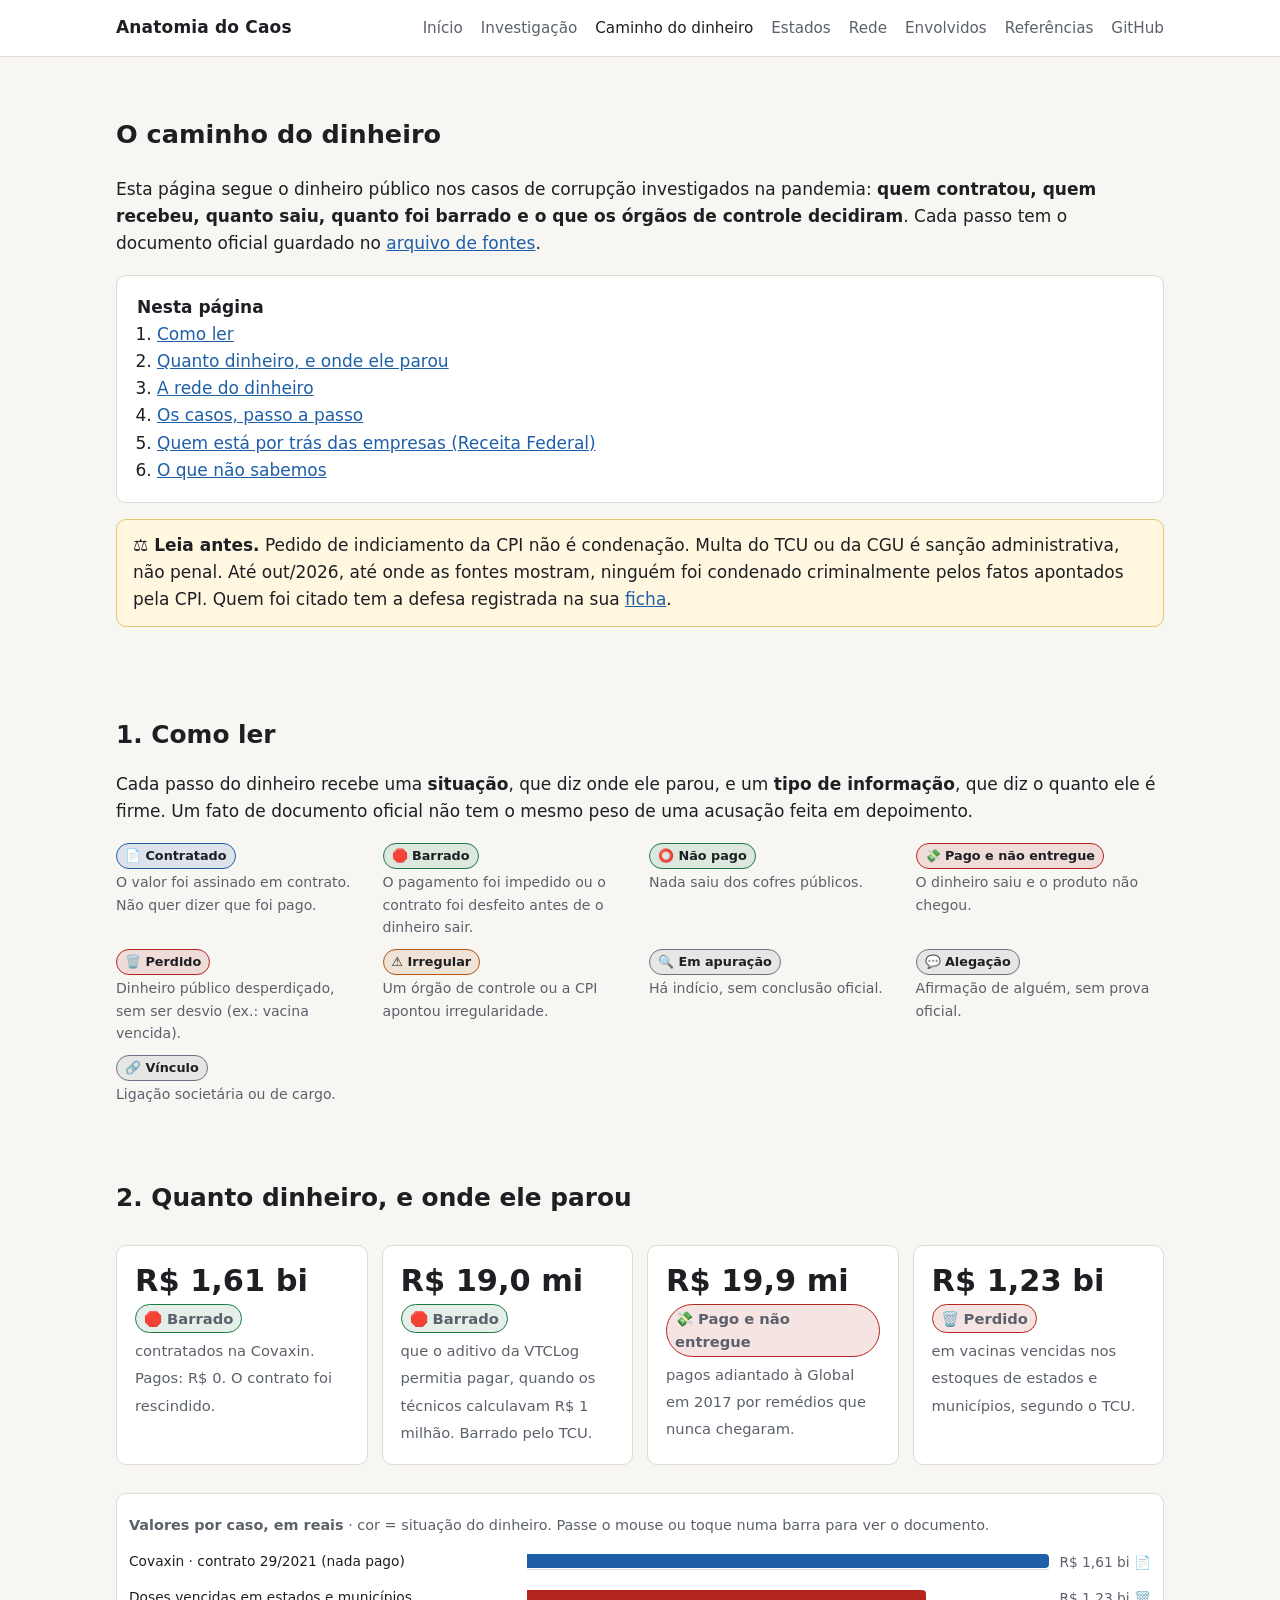
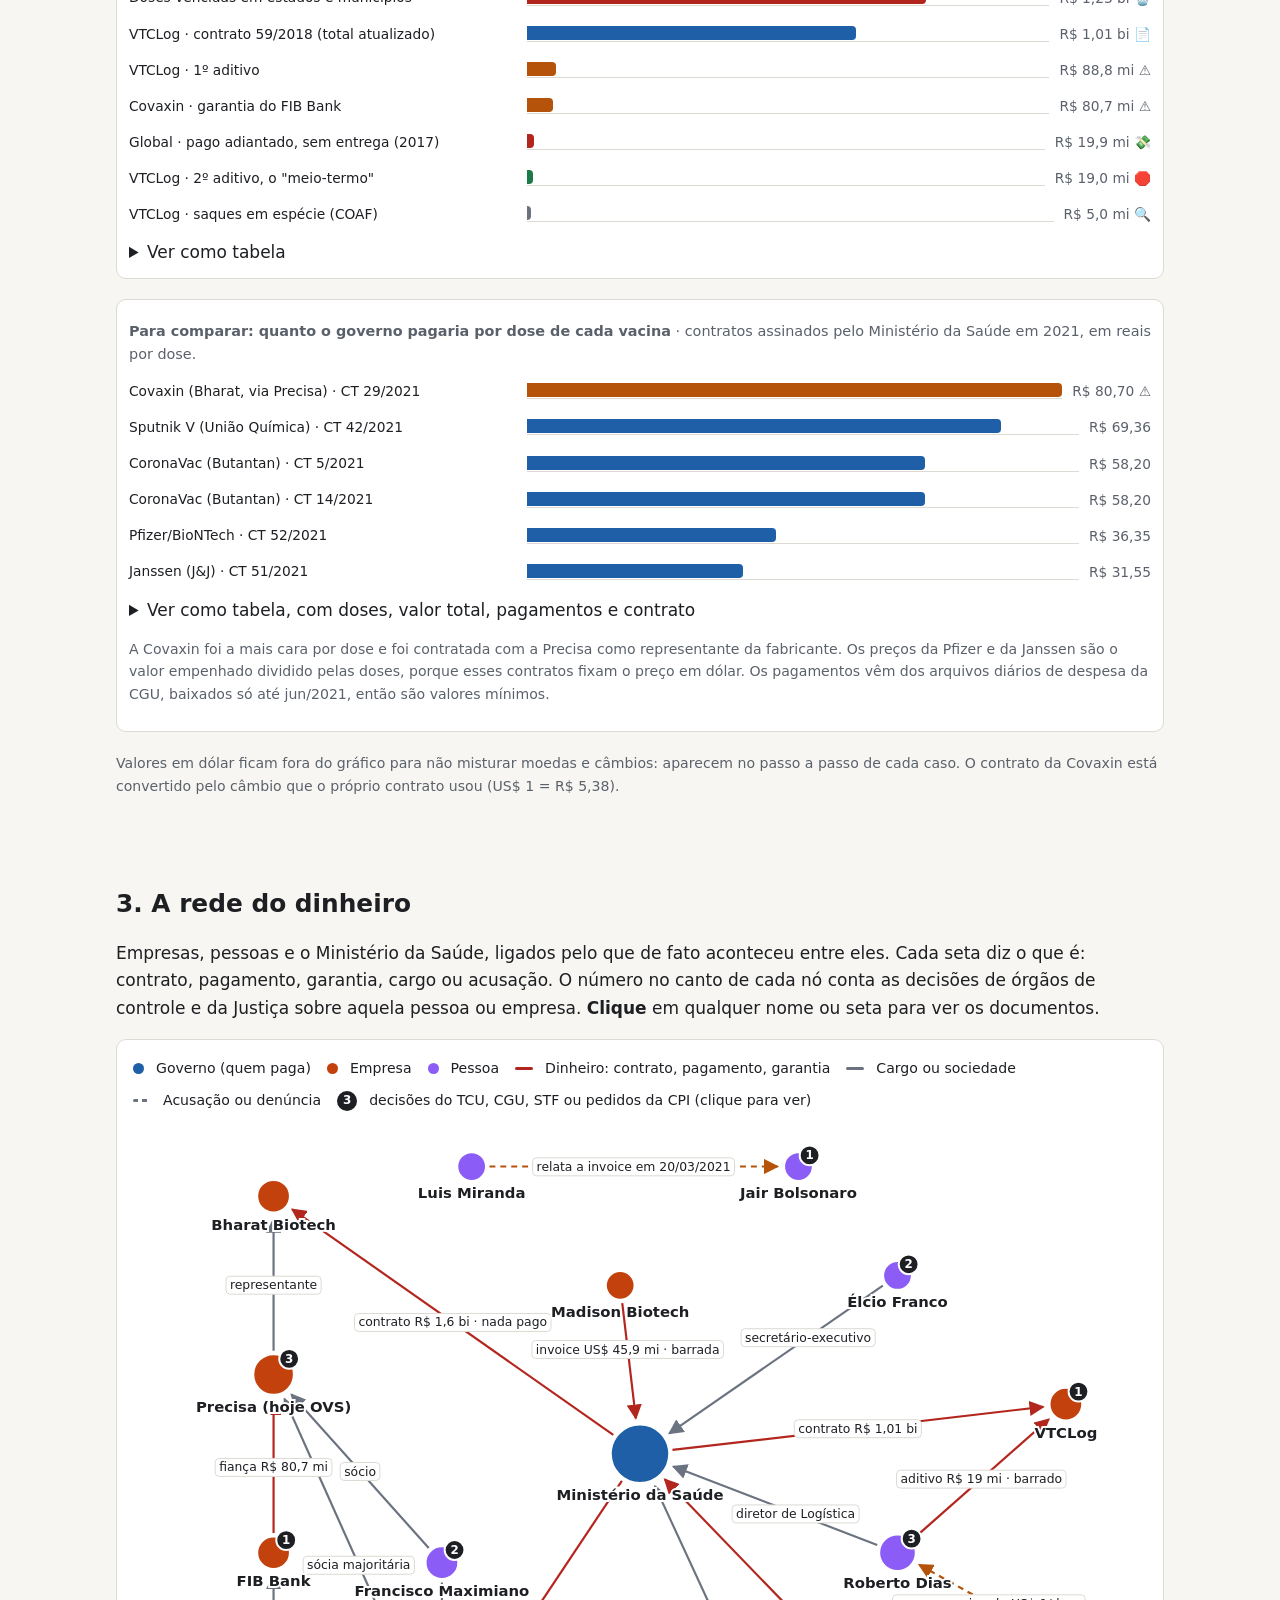
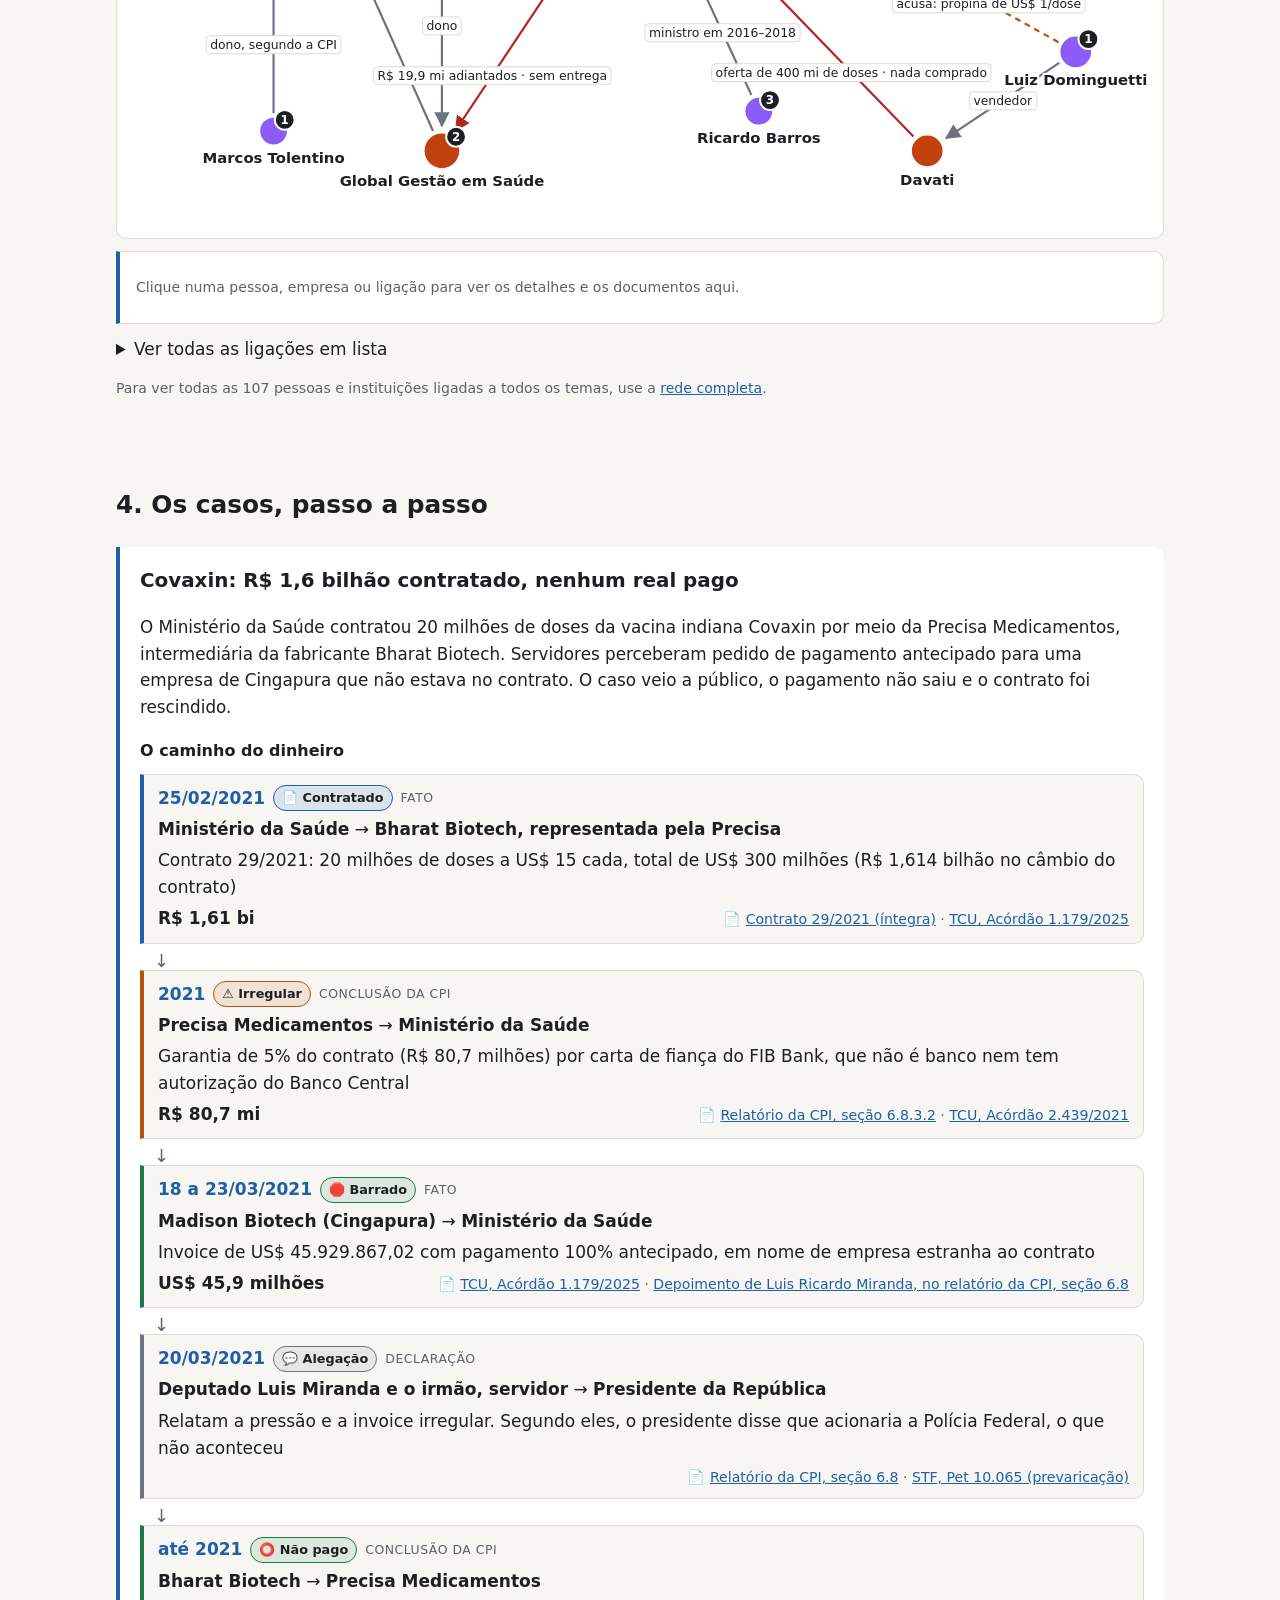
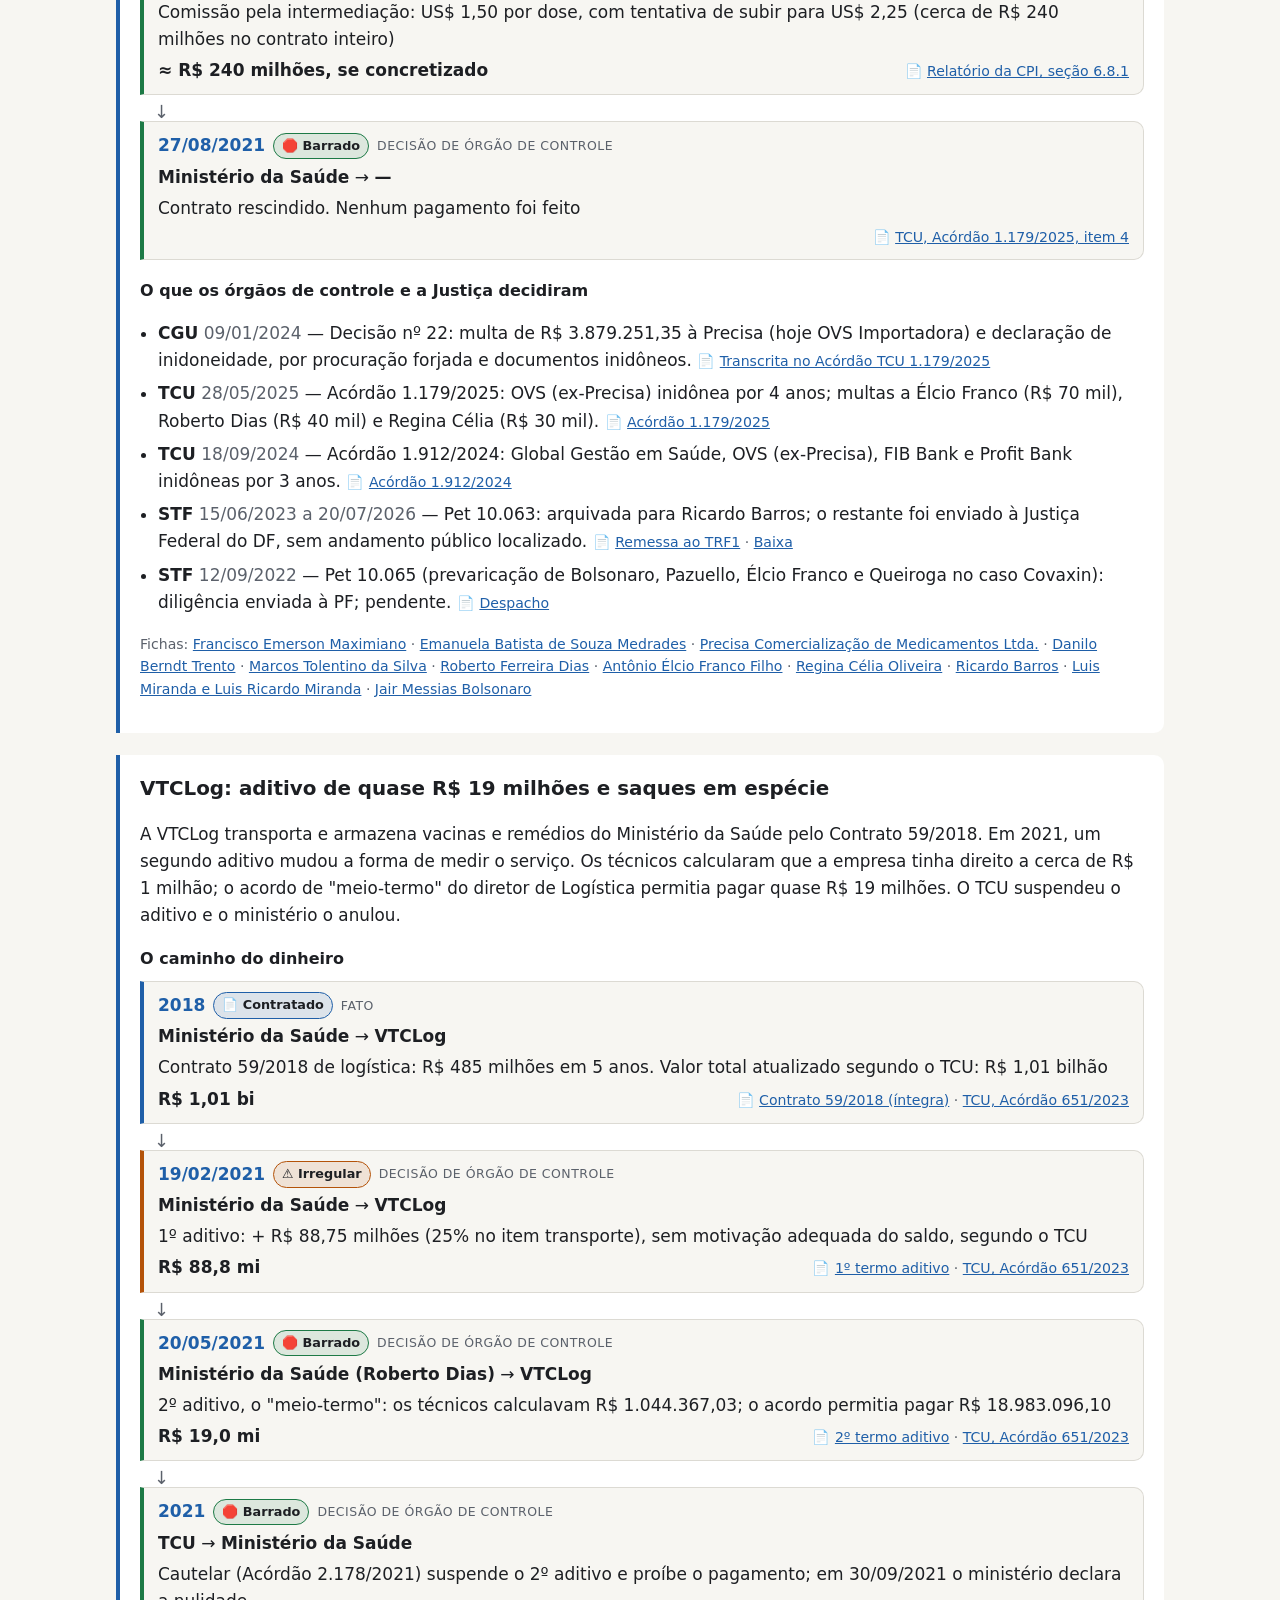
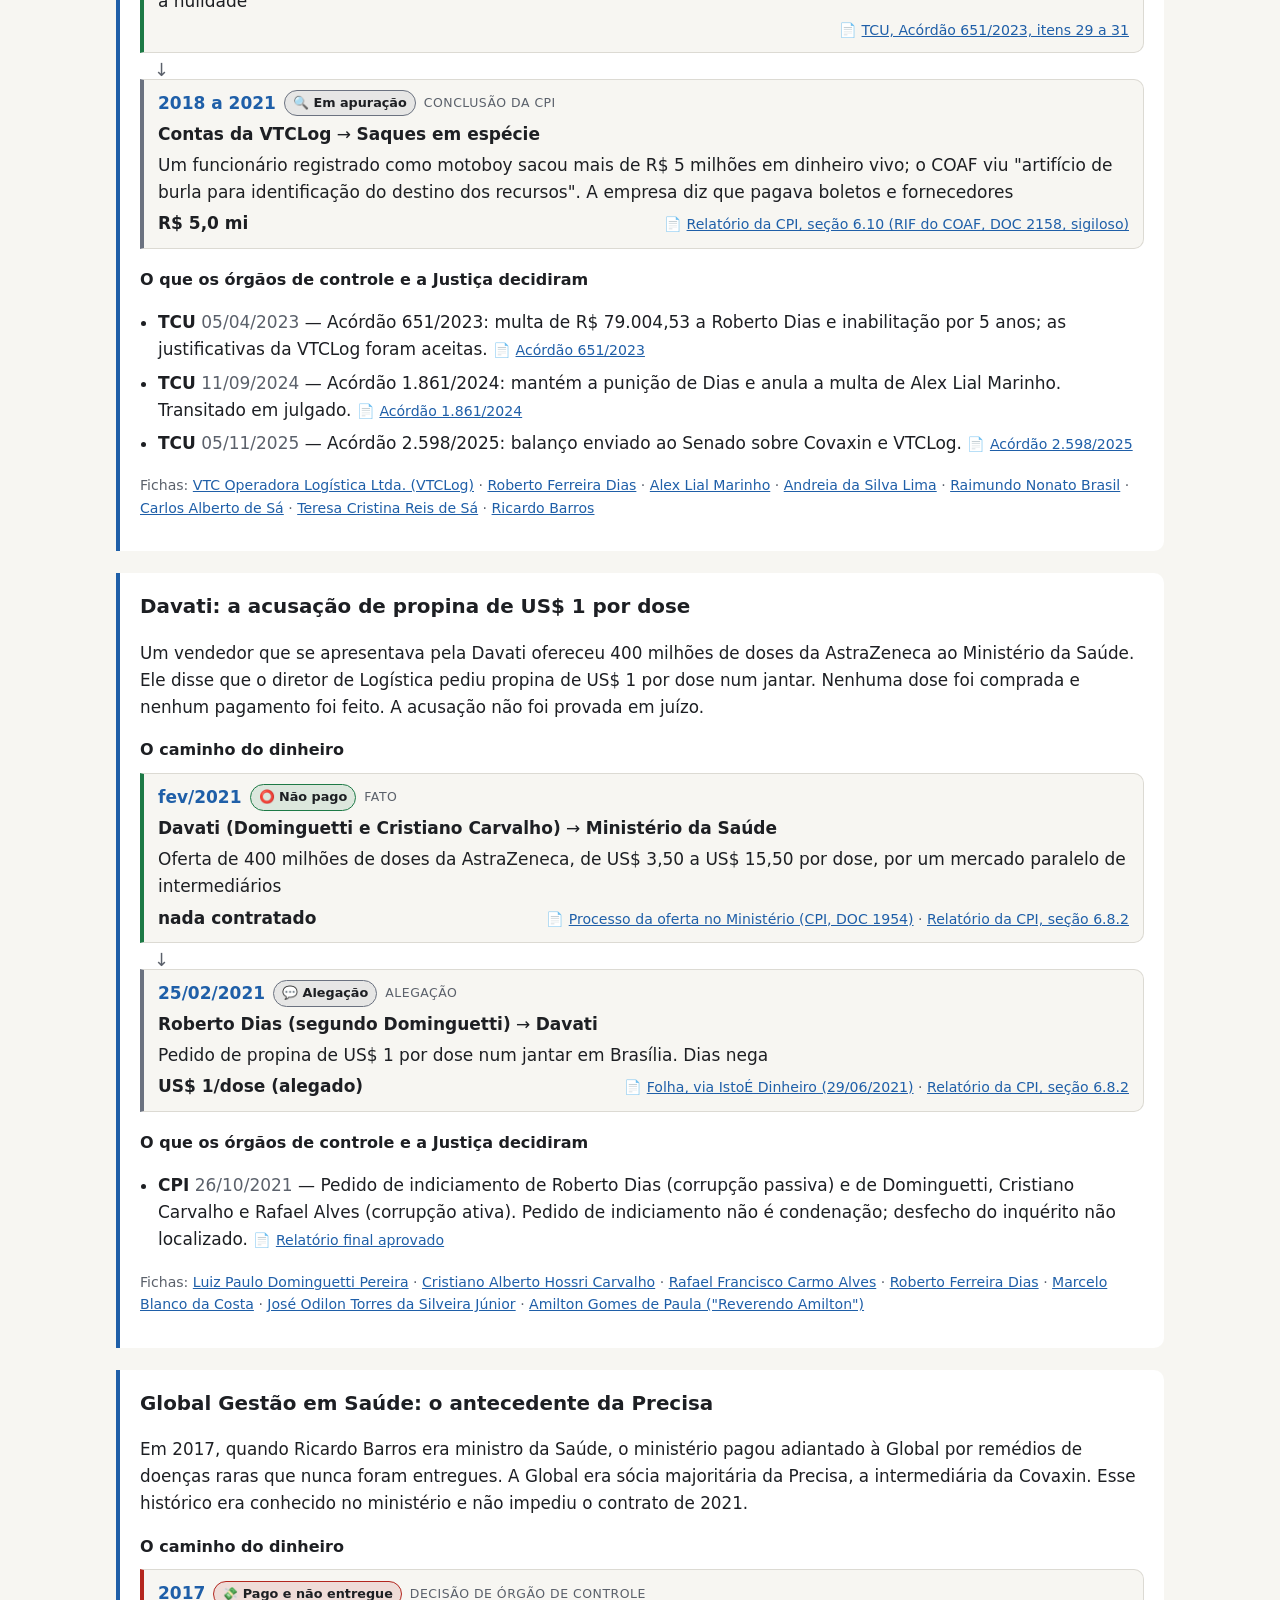
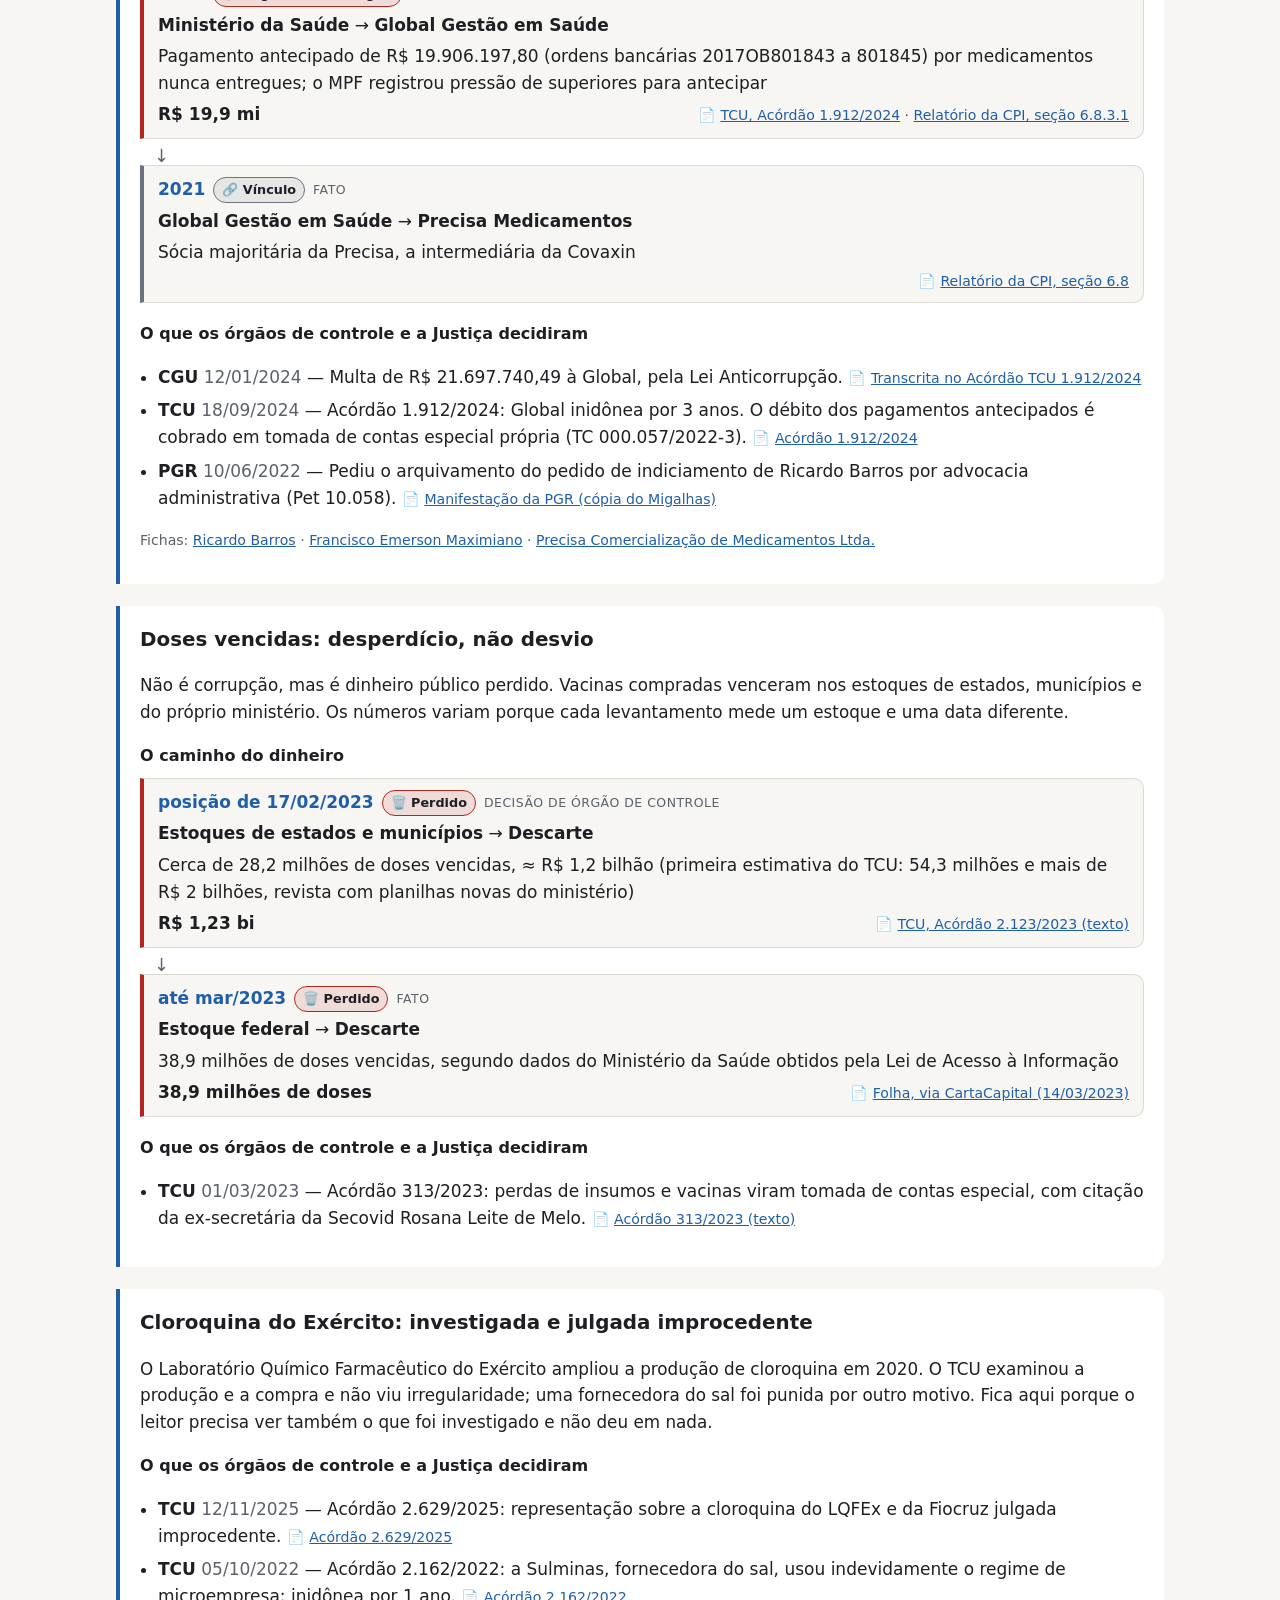
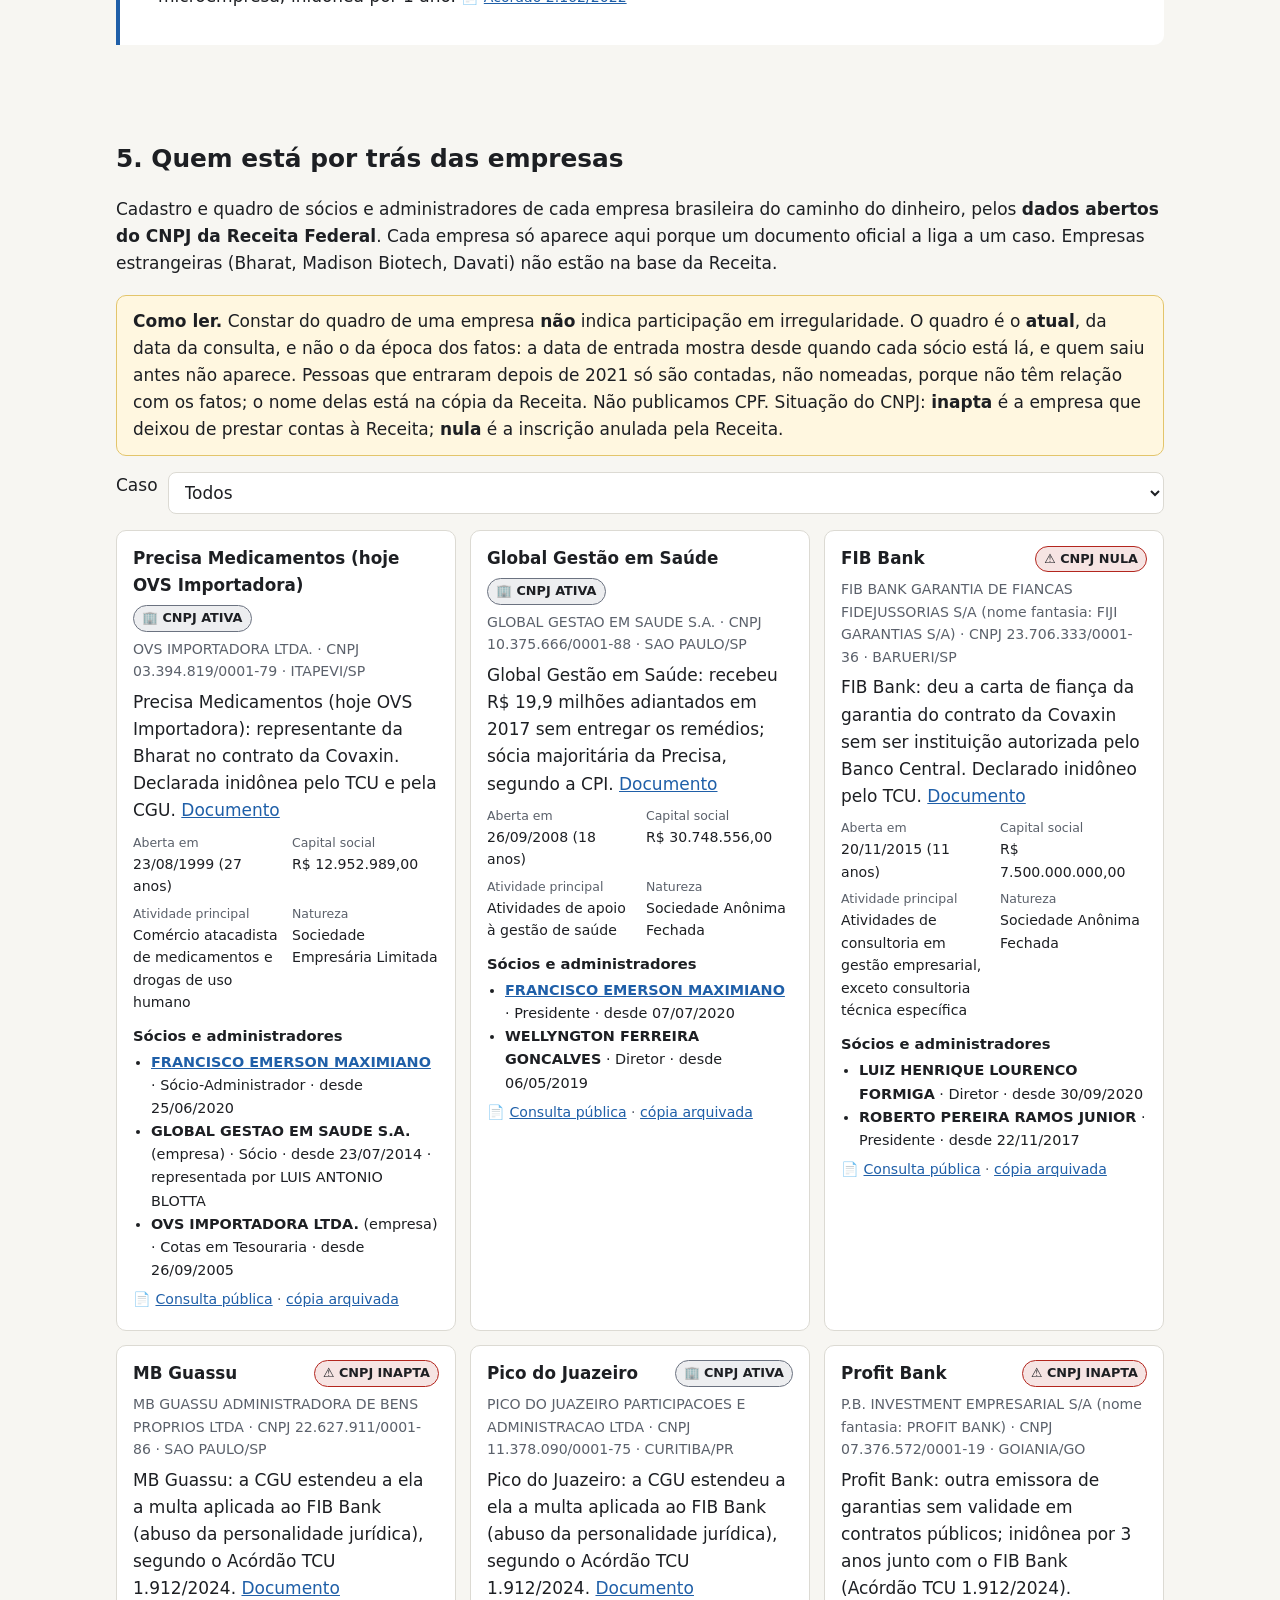
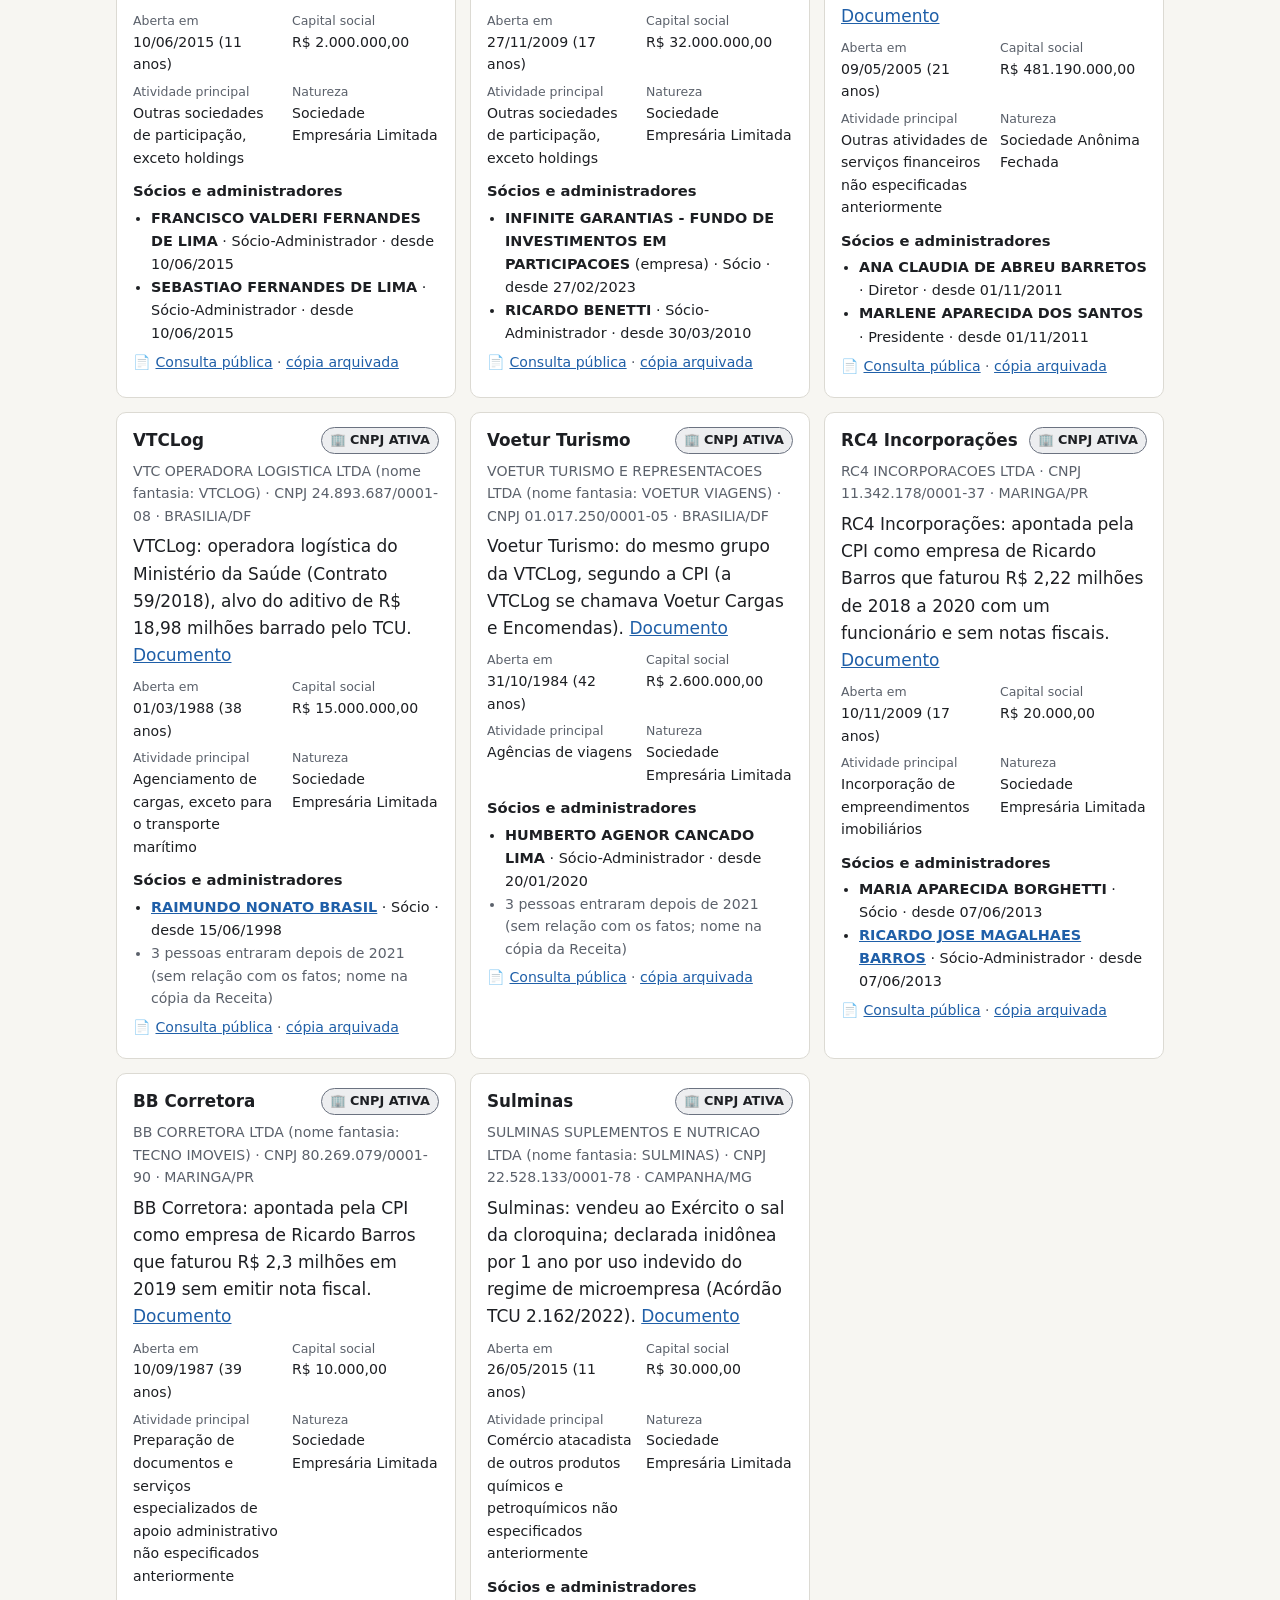
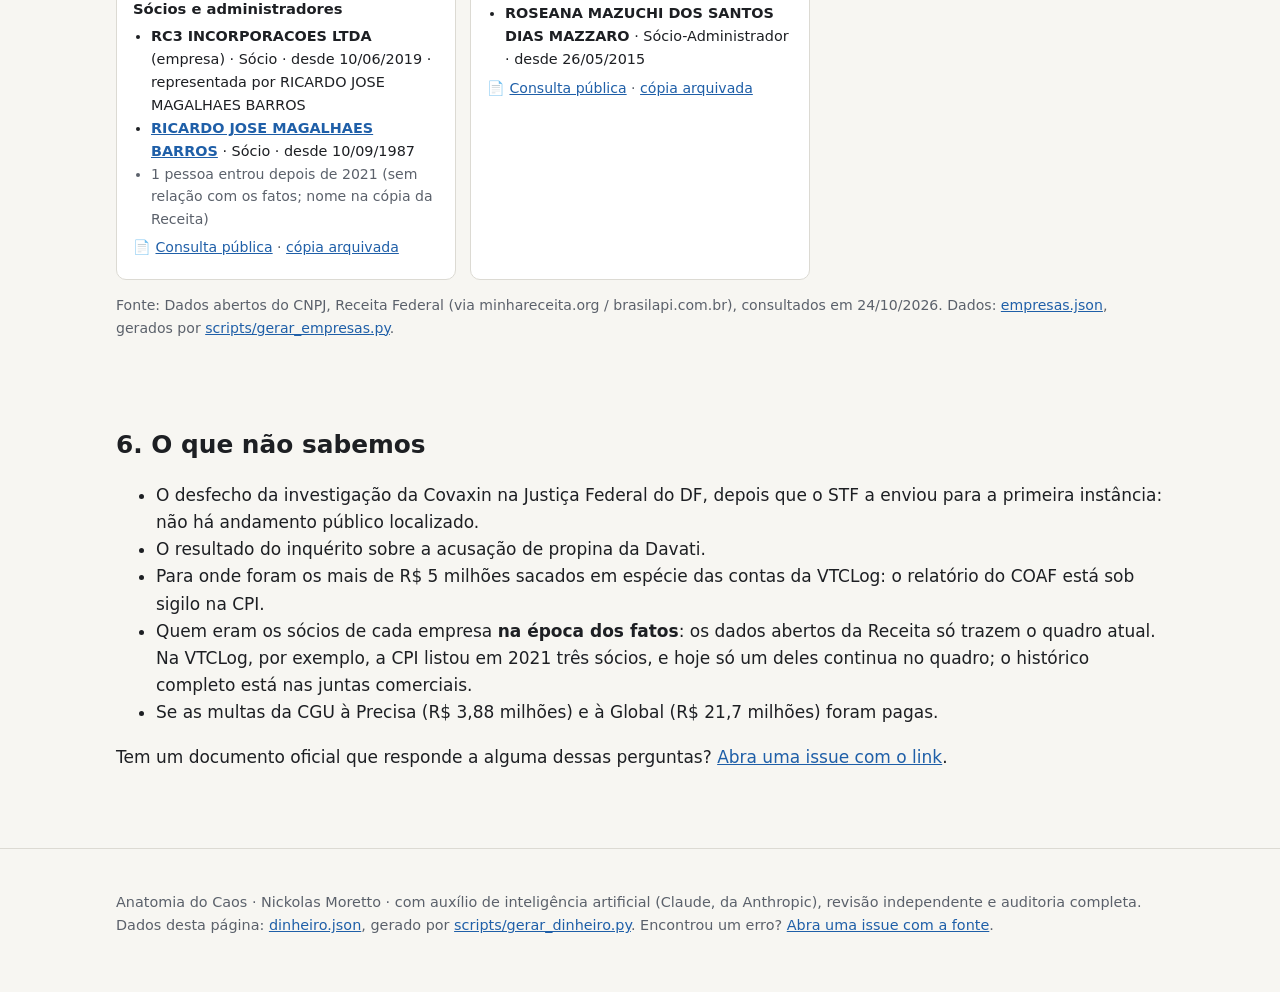
==== commit 32239cb4: "Aba Corrupção passa a se chamar Caminho do dinheiro (dinheiro.html); o endereço antigo redireciona C" ====
--- a/corrupcao.html
+++ b/corrupcao.html
@@ -3,115 +3,10 @@
 <head>
 <meta charset="utf-8">
 <meta name="viewport" content="width=device-width, initial-scale=1">
-<title>Corrupção — Anatomia do Caos</title>
-<meta name="description" content="O caminho do dinheiro na pandemia: Covaxin, VTCLog, Davati, Global e doses vencidas. Quanto foi contratado, quanto foi pago, quanto foi barrado e o que os órgãos de controle decidiram, com documento em cada passo.">
-<link rel="stylesheet" href="assets/css/estilo.css">
+<title>Caminho do dinheiro — Anatomia do Caos</title>
+<meta http-equiv="refresh" content="0; url=dinheiro.html">
+<link rel="canonical" href="dinheiro.html">
+<script>location.replace("dinheiro.html" + location.search + location.hash);</script>
 </head>
-<body>
-<header class="topo">
-  <div class="conteiner">
-    <a class="marca" href="index.html">Anatomia do Caos</a>
-    <nav class="nav" aria-label="Principal">
-      <a href="index.html">Início</a>
-      <a href="investigacao.html">Investigação</a>
-      <a href="corrupcao.html" aria-current="page">Corrupção</a>
-      <a href="estados.html">Estados</a>
-      <a href="rede.html">Rede</a>
-      <a href="envolvidos.html">Envolvidos</a>
-      <a href="referencias.html">Referências</a>
-      <a href="https://github.com/nk-ls/anatomia-do-caos">GitHub</a>
-    </nav>
-  </div>
-</header>
-
-<main class="conteiner">
-<section>
-  <h1>O caminho do dinheiro</h1>
-  <p>Esta página segue o dinheiro público nos casos de corrupção investigados na pandemia: <strong>quem contratou, quem recebeu, quanto saiu, quanto foi barrado e o que os órgãos de controle decidiram</strong>. Cada passo tem o documento oficial guardado no <a href="https://github.com/nk-ls/anatomia-do-caos-fontes/tree/main/documentos">arquivo de fontes</a>.</p>
-
-  <nav class="sumario" aria-label="Sumário">
-    <strong>Nesta página</strong>
-    <ol>
-      <li><a href="#como-ler">Como ler</a></li>
-      <li><a href="#quanto">Quanto dinheiro, e onde ele parou</a></li>
-      <li><a href="#rede-dinheiro">A rede do dinheiro</a></li>
-      <li><a href="#casos">Os casos, passo a passo</a></li>
-      <li><a href="#empresas">Quem está por trás das empresas (Receita Federal)</a></li>
-      <li><a href="#limites">O que não sabemos</a></li>
-    </ol>
-  </nav>
-
-  <div class="aviso"><strong>⚖️ Leia antes.</strong> Pedido de indiciamento da CPI não é condenação. Multa do TCU ou da CGU é sanção administrativa, não penal. Até out/2026, até onde as fontes mostram, ninguém foi condenado criminalmente pelos fatos apontados pela CPI. Quem foi citado tem a defesa registrada na sua <a href="envolvidos.html">ficha</a>.</div>
-</section>
-
-<section id="como-ler">
-  <h2>1. Como ler</h2>
-  <p>Cada passo do dinheiro recebe uma <strong>situação</strong>, que diz onde ele parou, e um <strong>tipo de informação</strong>, que diz o quanto ele é firme. Um fato de documento oficial não tem o mesmo peso de uma acusação feita em depoimento.</p>
-  <div class="situacoes" id="legenda-situacao"></div>
-</section>
-
-<section id="quanto">
-  <h2>2. Quanto dinheiro, e onde ele parou</h2>
-  <div class="numeros" id="numeros-dinheiro"></div>
-  <figure>
-    <figcaption><strong>Valores por caso, em reais</strong> · cor = situação do dinheiro. Passe o mouse ou toque numa barra para ver o documento.</figcaption>
-    <div id="grafico-valores" class="grafico-barras" role="img" aria-label="Gráfico de barras com os valores de cada caso e a situação do dinheiro"></div>
-    <details><summary>Ver como tabela</summary><div id="tabela-valores"></div></details>
-  </figure>
-  <figure>
-    <figcaption><strong>Para comparar: quanto o governo pagaria por dose de cada vacina</strong> · contratos assinados pelo Ministério da Saúde em 2021, em reais por dose.</figcaption>
-    <div id="grafico-dose" class="grafico-barras" role="img" aria-label="Preço por dose de cada contrato de vacina"></div>
-    <details><summary>Ver como tabela, com doses, valor total, pagamentos e contrato</summary><div id="tabela-dose"></div></details>
-    <p class="nota">A Covaxin foi a mais cara por dose e foi contratada com a Precisa como representante da fabricante. Os preços da Pfizer e da Janssen são o valor empenhado dividido pelas doses, porque esses contratos fixam o preço em dólar. Os pagamentos vêm dos arquivos diários de despesa da CGU, baixados só até jun/2021, então são valores mínimos.</p>
-  </figure>
-  <p class="nota">Valores em dólar ficam fora do gráfico para não misturar moedas e câmbios: aparecem no passo a passo de cada caso. O contrato da Covaxin está convertido pelo câmbio que o próprio contrato usou (US$ 1 = R$ 5,38).</p>
-</section>
-
-<section id="rede-dinheiro">
-  <h2>3. A rede do dinheiro</h2>
-  <p>Empresas, pessoas e o Ministério da Saúde, ligados pelo que de fato aconteceu entre eles. Cada seta diz o que é: contrato, pagamento, garantia, cargo ou acusação. O número no canto de cada nó conta as decisões de órgãos de controle e da Justiça sobre aquela pessoa ou empresa. <strong>Clique</strong> em qualquer nome ou seta para ver os documentos.</p>
-  <div class="dinheiro-rede-caixa">
-    <div class="rede-legenda" id="rede-dinheiro-legenda"></div>
-    <div class="rede-rolagem" id="rede-dinheiro-svg"></div>
-    <p class="nota so-celular">↔ Arraste para os lados para ver a rede inteira.</p>
-  </div>
-  <div class="rede-dinheiro-painel" id="rede-dinheiro-painel" aria-live="polite"></div>
-  <details><summary>Ver todas as ligações em lista</summary><div id="rede-dinheiro-lista"></div></details>
-  <p class="nota">Para ver todas as 107 pessoas e instituições ligadas a todos os temas, use a <a href="rede.html">rede completa</a>.</p>
-</section>
-
-<section id="casos">
-  <h2>4. Os casos, passo a passo</h2>
-  <div id="lista-casos"></div>
-</section>
-
-<section id="empresas">
-  <h2>5. Quem está por trás das empresas</h2>
-  <p>Cadastro e quadro de sócios e administradores de cada empresa brasileira do caminho do dinheiro, pelos <strong>dados abertos do CNPJ da Receita Federal</strong>. Cada empresa só aparece aqui porque um documento oficial a liga a um caso. Empresas estrangeiras (Bharat, Madison Biotech, Davati) não estão na base da Receita.</p>
-  <div class="aviso"><strong>Como ler.</strong> Constar do quadro de uma empresa <strong>não</strong> indica participação em irregularidade. O quadro é o <strong>atual</strong>, da data da consulta, e não o da época dos fatos: a data de entrada mostra desde quando cada sócio está lá, e quem saiu antes não aparece. Pessoas que entraram depois de 2021 só são contadas, não nomeadas, porque não têm relação com os fatos; o nome delas está na cópia da Receita. Não publicamos CPF. Situação do CNPJ: <strong>inapta</strong> é a empresa que deixou de prestar contas à Receita; <strong>nula</strong> é a inscrição anulada pela Receita.</div>
-  <div class="filtros"><label for="caso-empresa">Caso</label> <select id="caso-empresa"><option value="">Todos</option></select></div>
-  <div class="empresas" id="lista-empresas"></div>
-  <p class="nota" id="fonte-empresas"></p>
-</section>
-
-<section id="limites">
-  <h2>6. O que não sabemos</h2>
-  <ul>
-    <li>O desfecho da investigação da Covaxin na Justiça Federal do DF, depois que o STF a enviou para a primeira instância: não há andamento público localizado.</li>
-    <li>O resultado do inquérito sobre a acusação de propina da Davati.</li>
-    <li>Para onde foram os mais de R$ 5 milhões sacados em espécie das contas da VTCLog: o relatório do COAF está sob sigilo na CPI.</li>
-    <li>Quem eram os sócios de cada empresa <strong>na época dos fatos</strong>: os dados abertos da Receita só trazem o quadro atual. Na VTCLog, por exemplo, a CPI listou em 2021 três sócios, e hoje só um deles continua no quadro; o histórico completo está nas juntas comerciais.</li>
-    <li>Se as multas da CGU à Precisa (R$ 3,88 milhões) e à Global (R$ 21,7 milhões) foram pagas.</li>
-  </ul>
-  <p>Tem um documento oficial que responde a alguma dessas perguntas? <a href="https://github.com/nk-ls/anatomia-do-caos/issues">Abra uma issue com o link</a>.</p>
-</section>
-</main>
-
-<footer class="rodape">
-  <div class="conteiner">
-    <p>Anatomia do Caos · Nickolas Moretto · com auxílio de inteligência artificial (Claude, da Anthropic), revisão independente e auditoria completa. Dados desta página: <a href="dados/dinheiro.json">dinheiro.json</a>, gerado por <a href="https://github.com/nk-ls/anatomia-do-caos/blob/main/scripts/gerar_dinheiro.py">scripts/gerar_dinheiro.py</a>. Encontrou um erro? <a href="https://github.com/nk-ls/anatomia-do-caos/issues">Abra uma issue com a fonte</a>.</p>
-  </div>
-</footer>
-<script type="module" src="assets/js/corrupcao.js"></script>
-</body>
+<body><p>Esta página mudou de endereço: <a href="dinheiro.html">Caminho do dinheiro</a>.</p></body>
 </html>
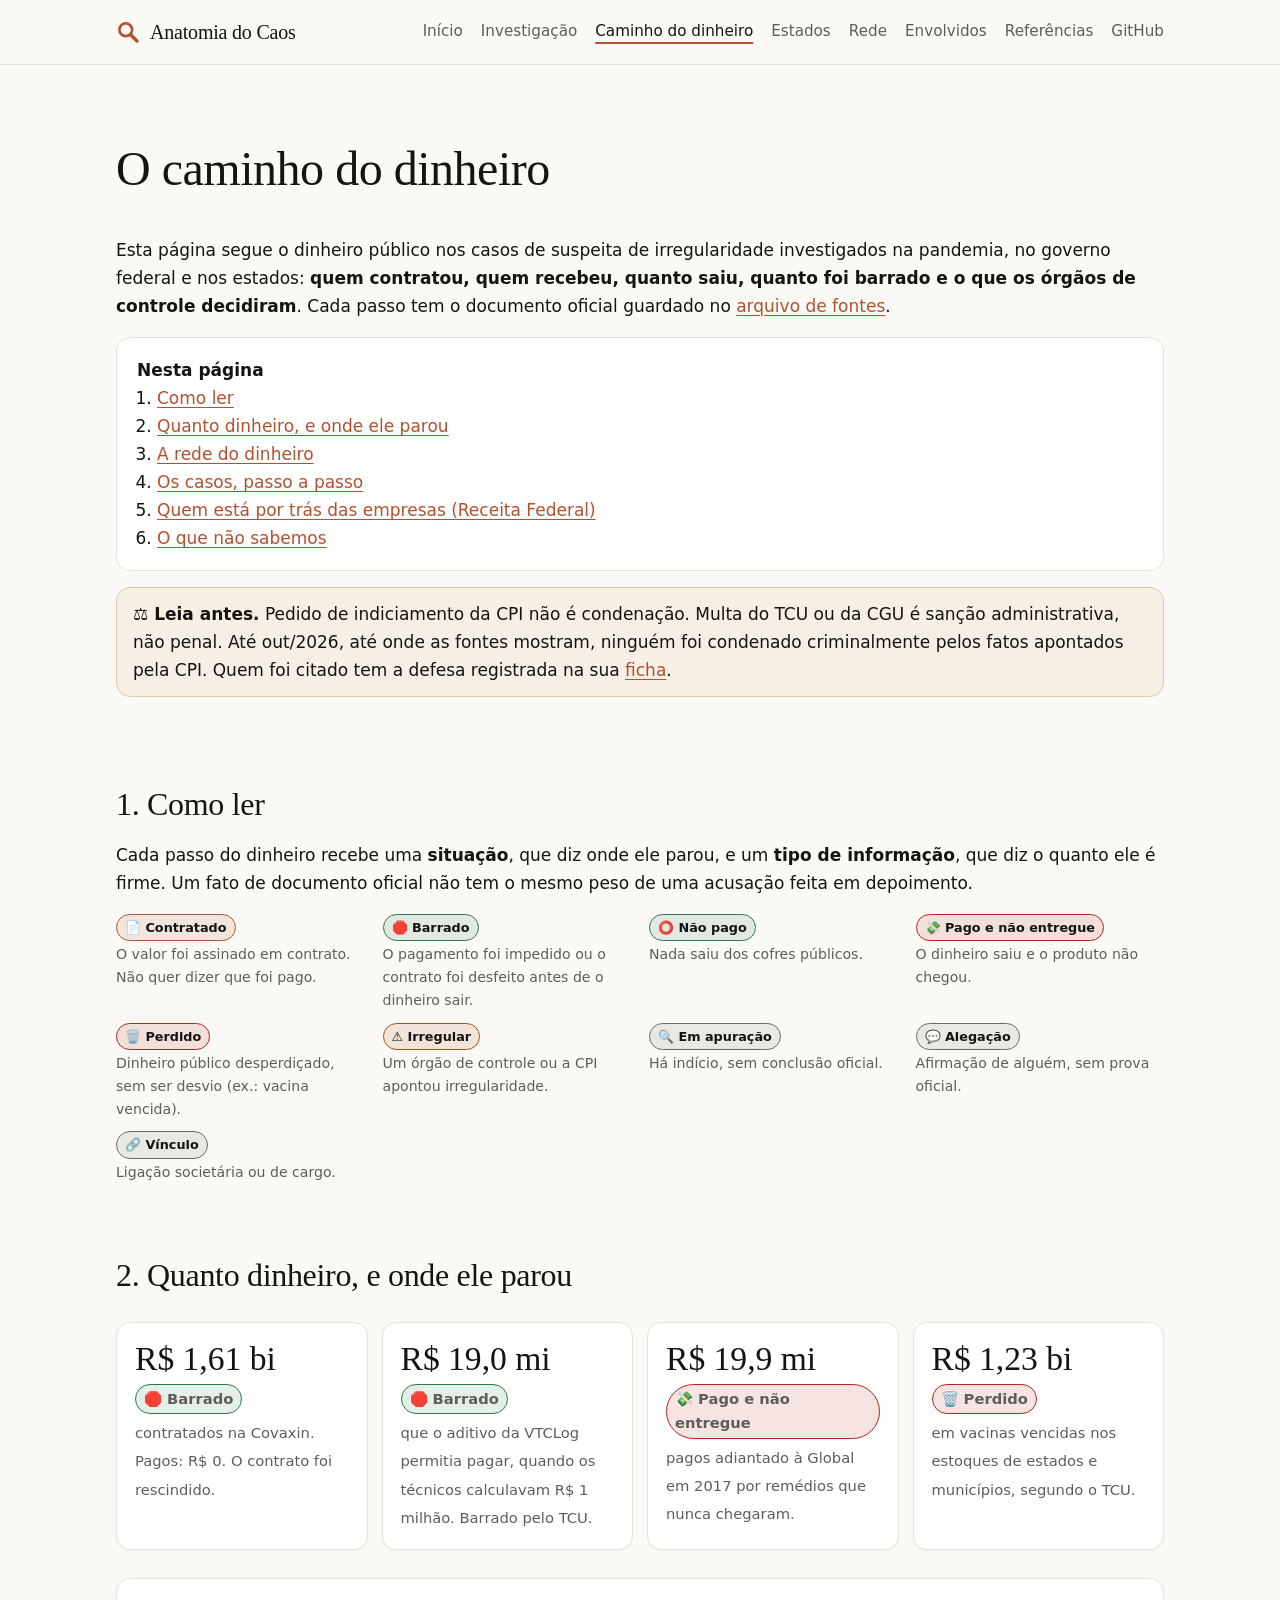
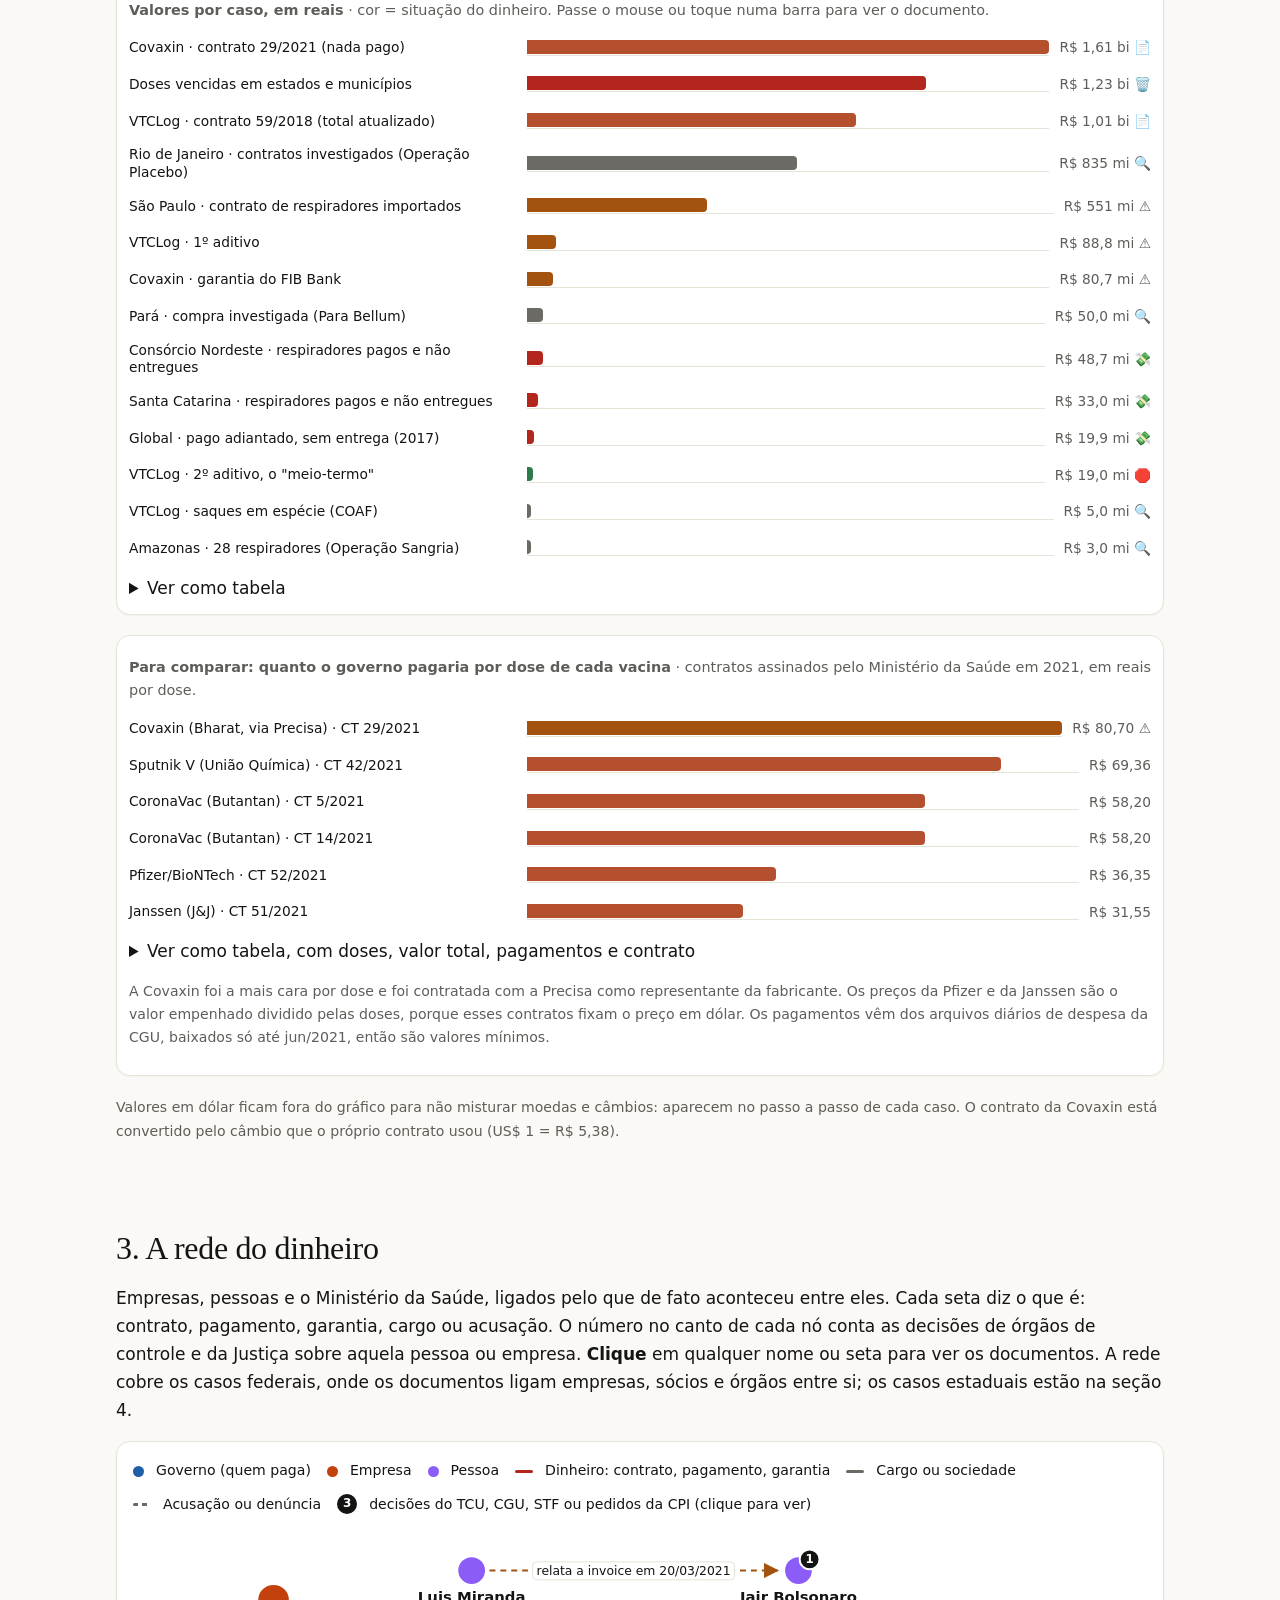
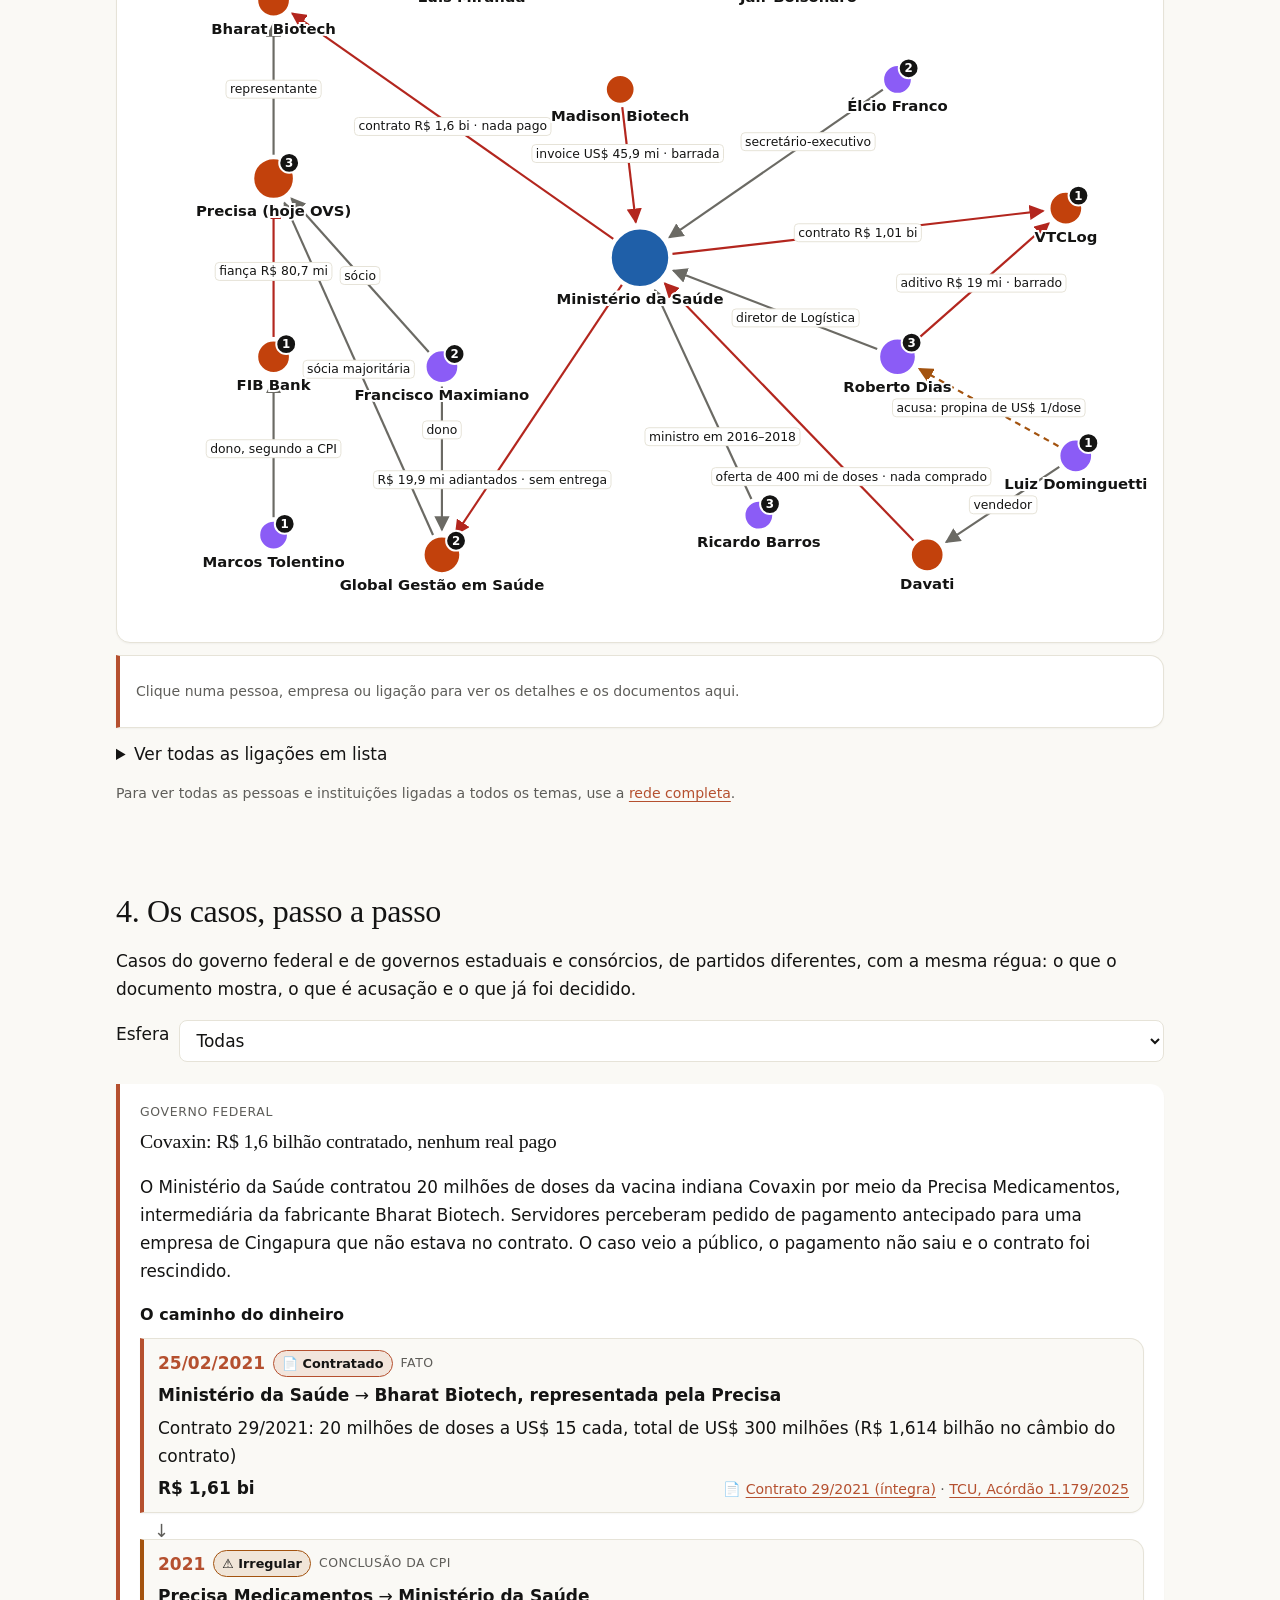
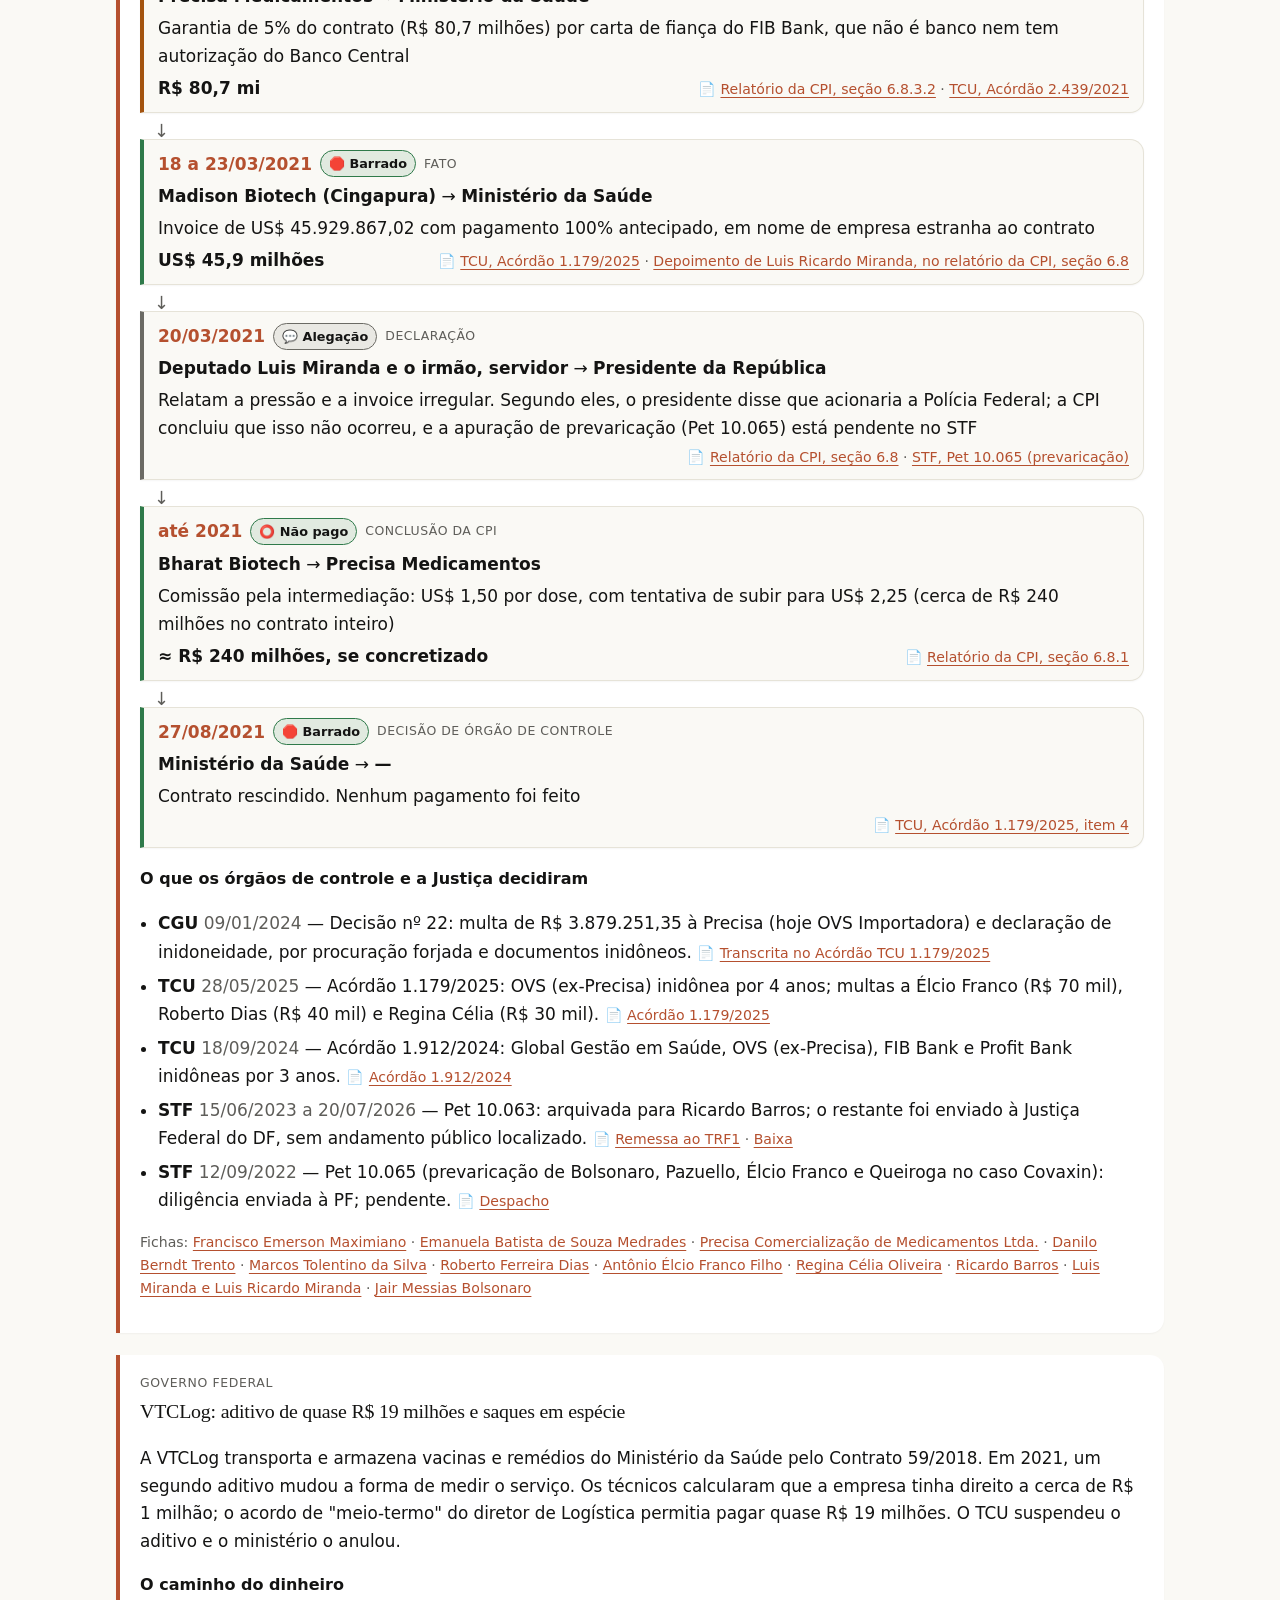
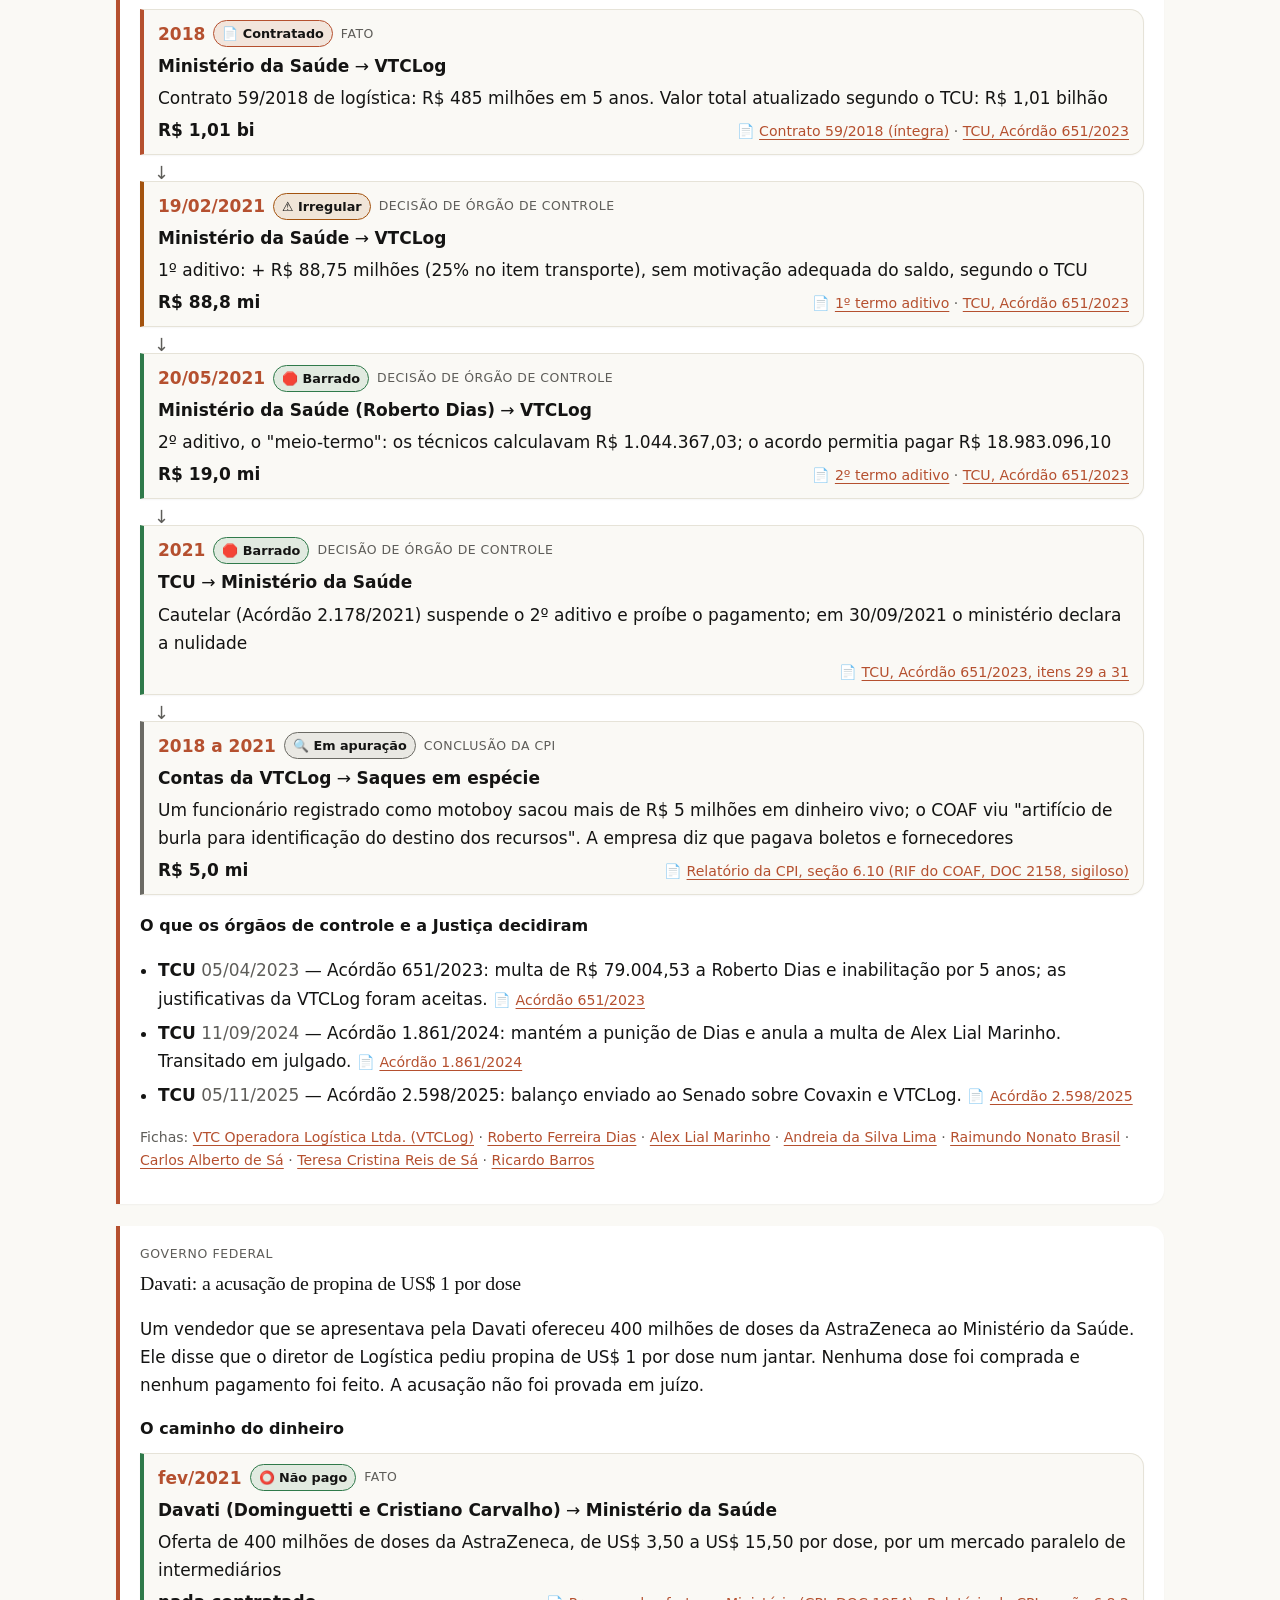
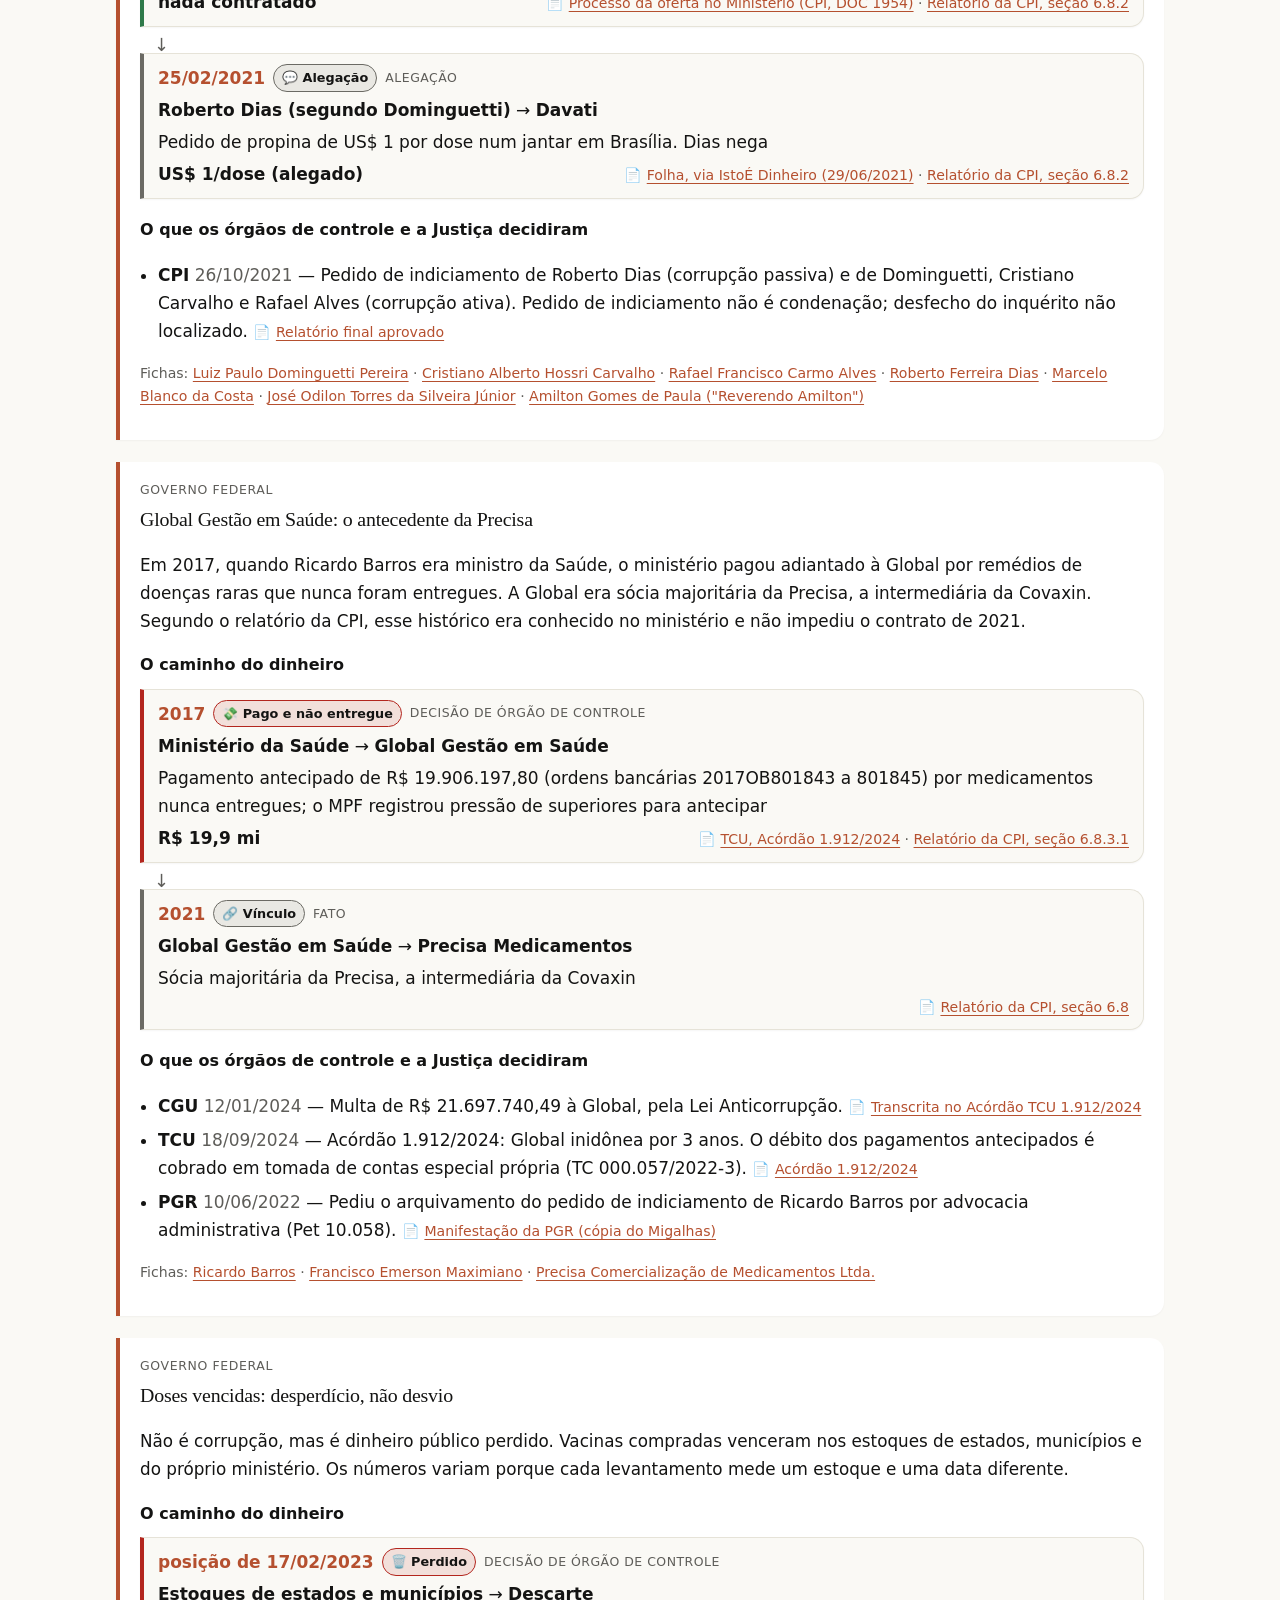
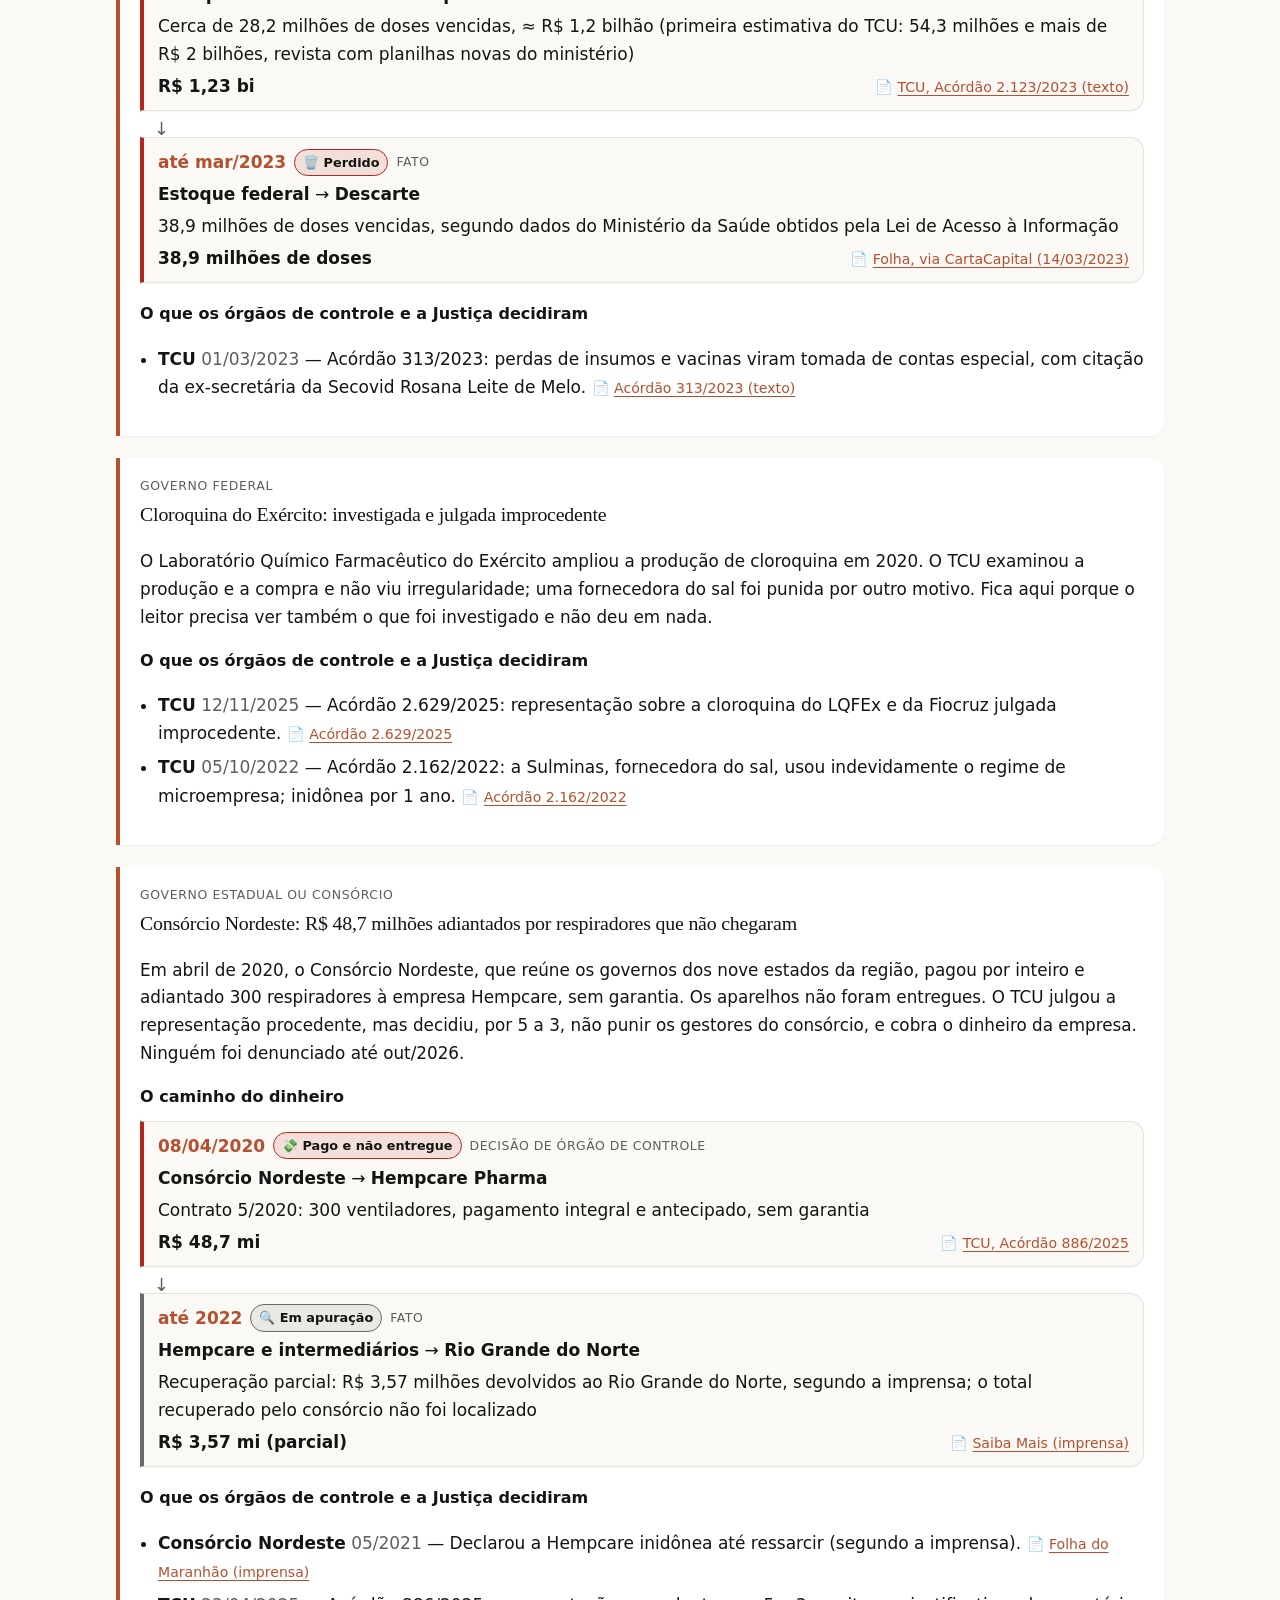
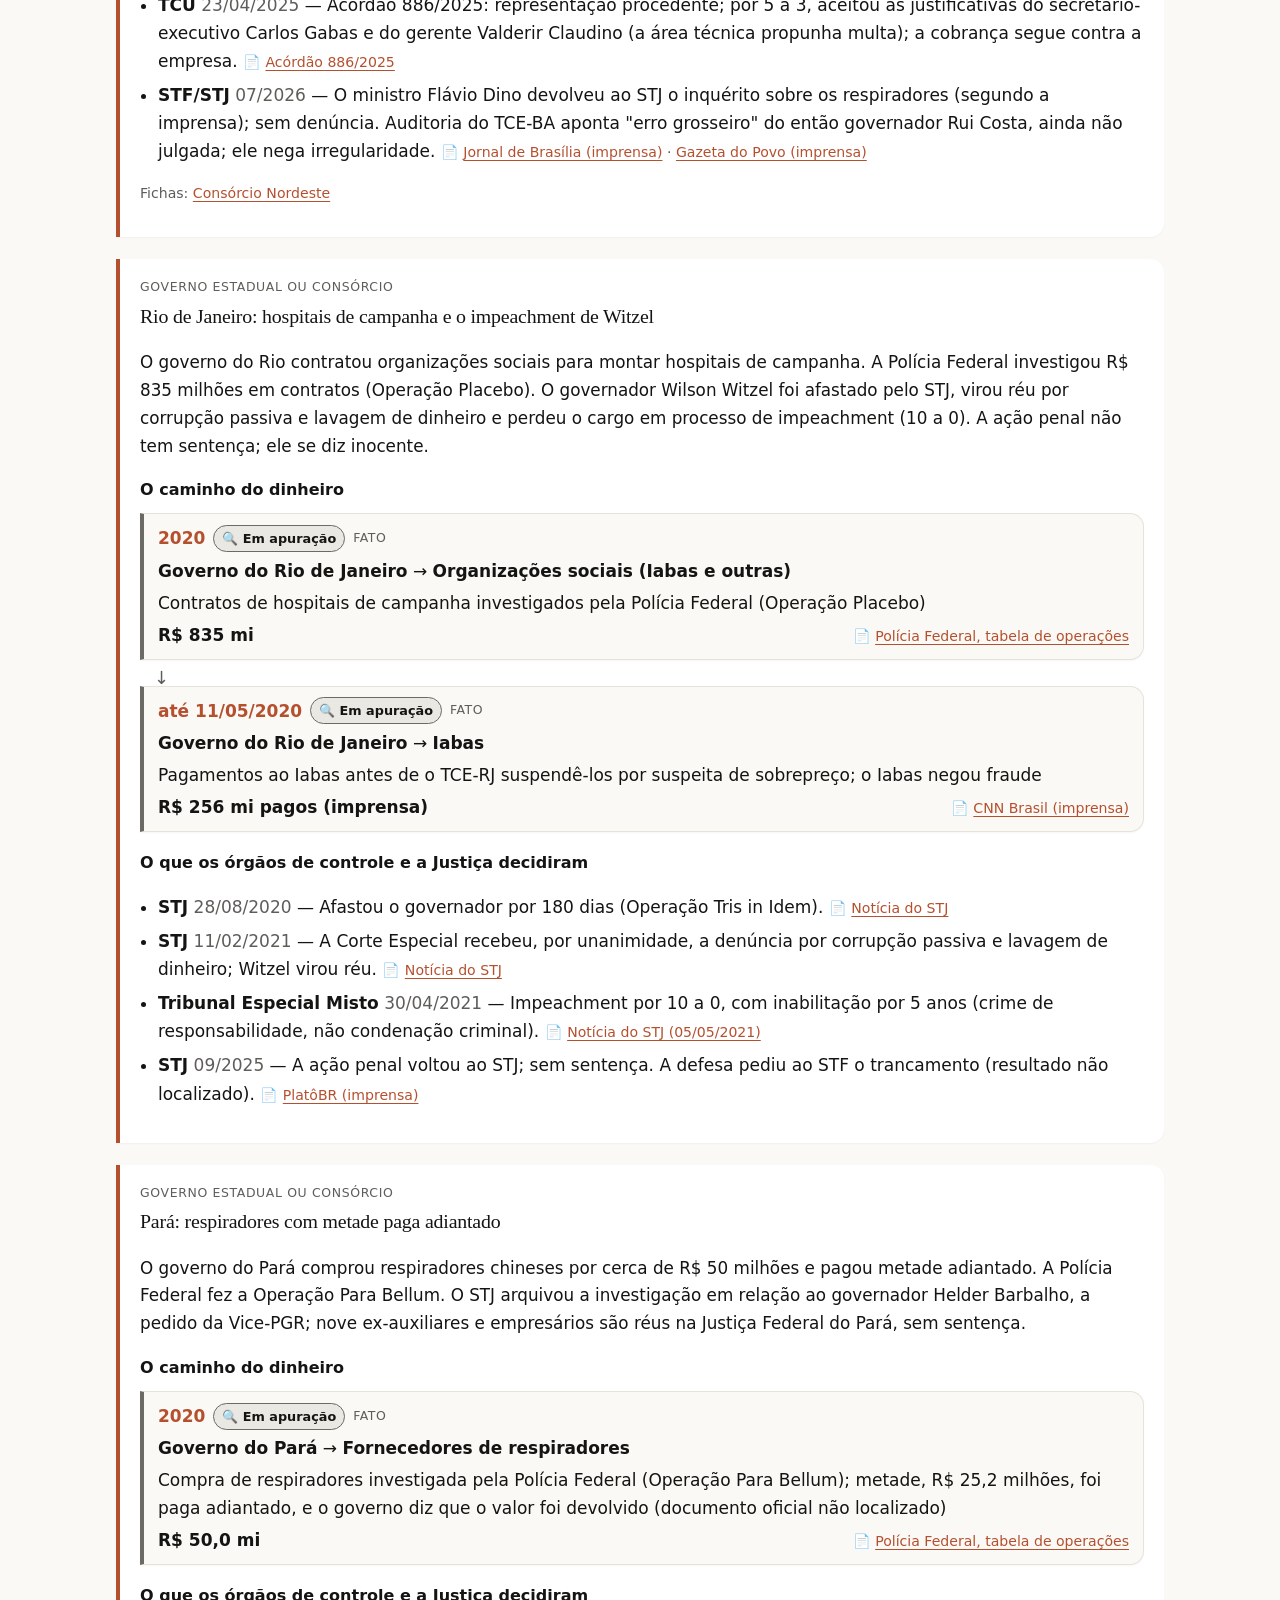
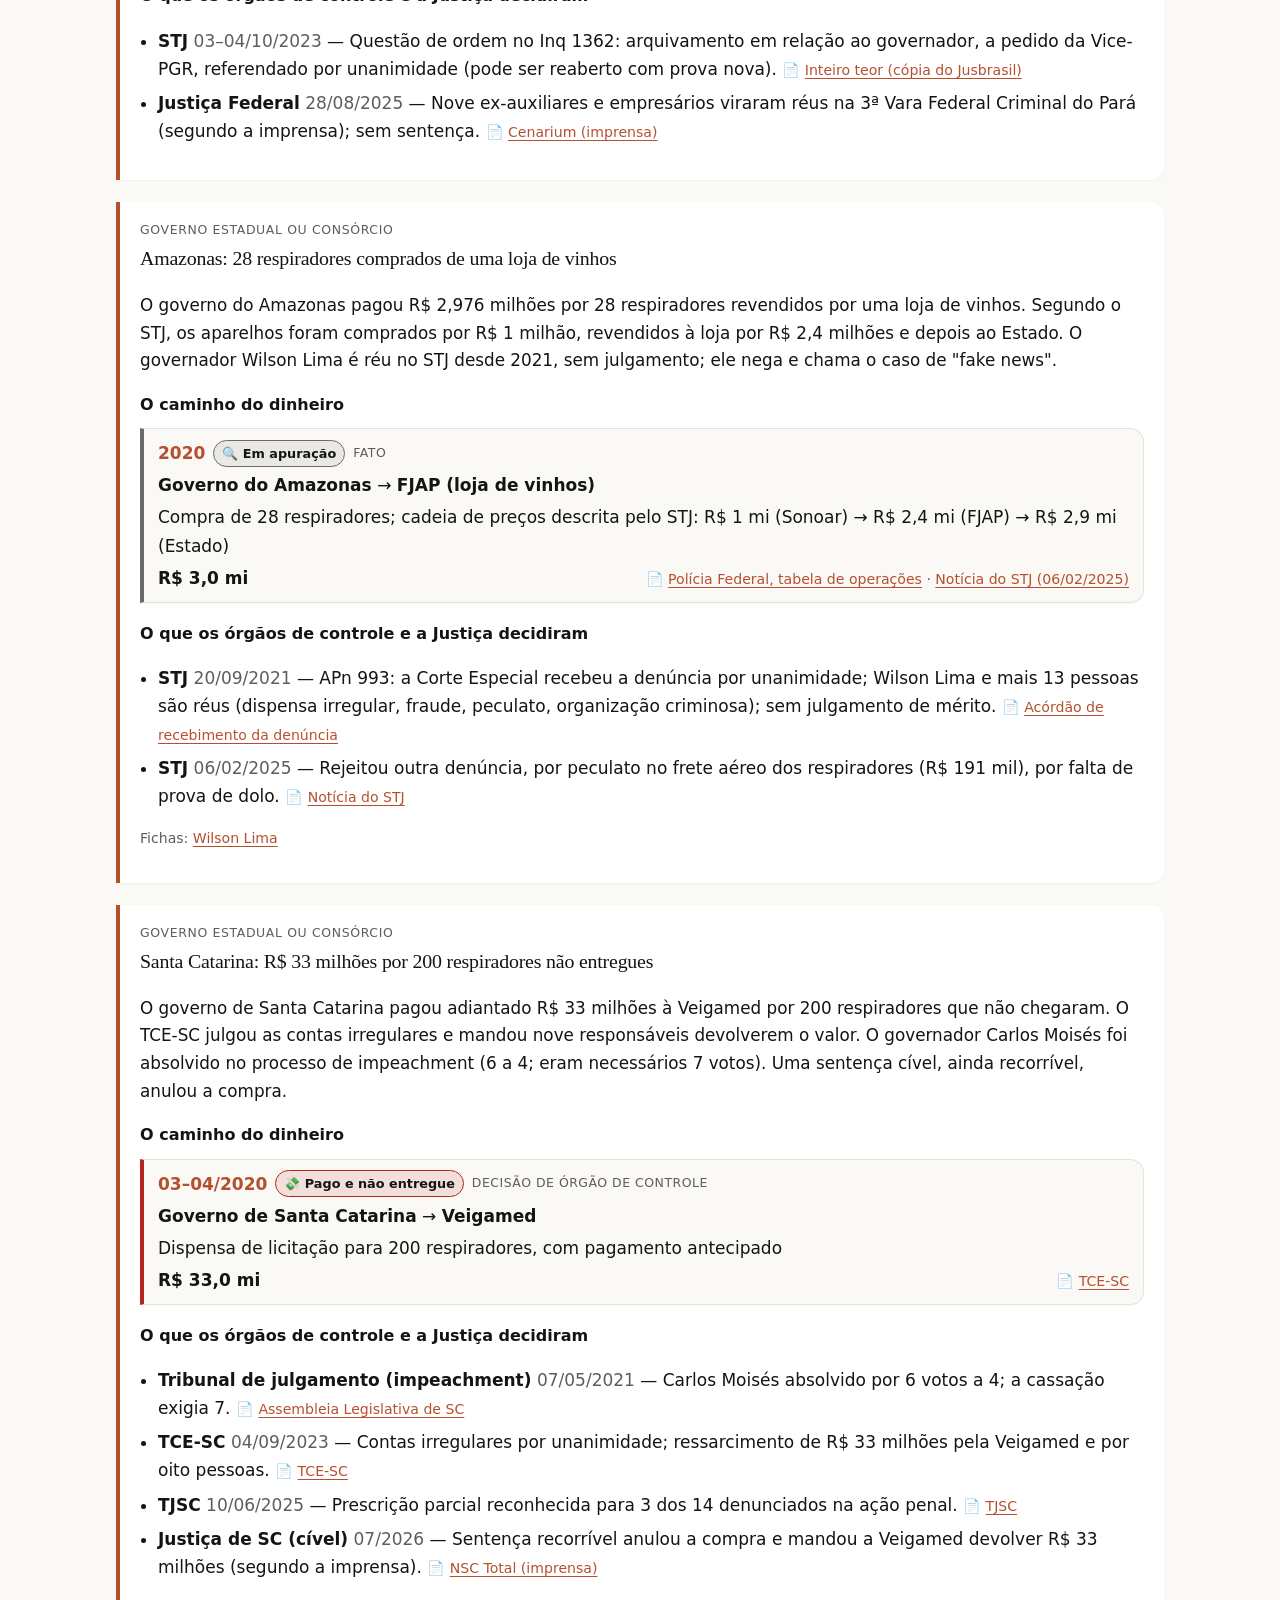
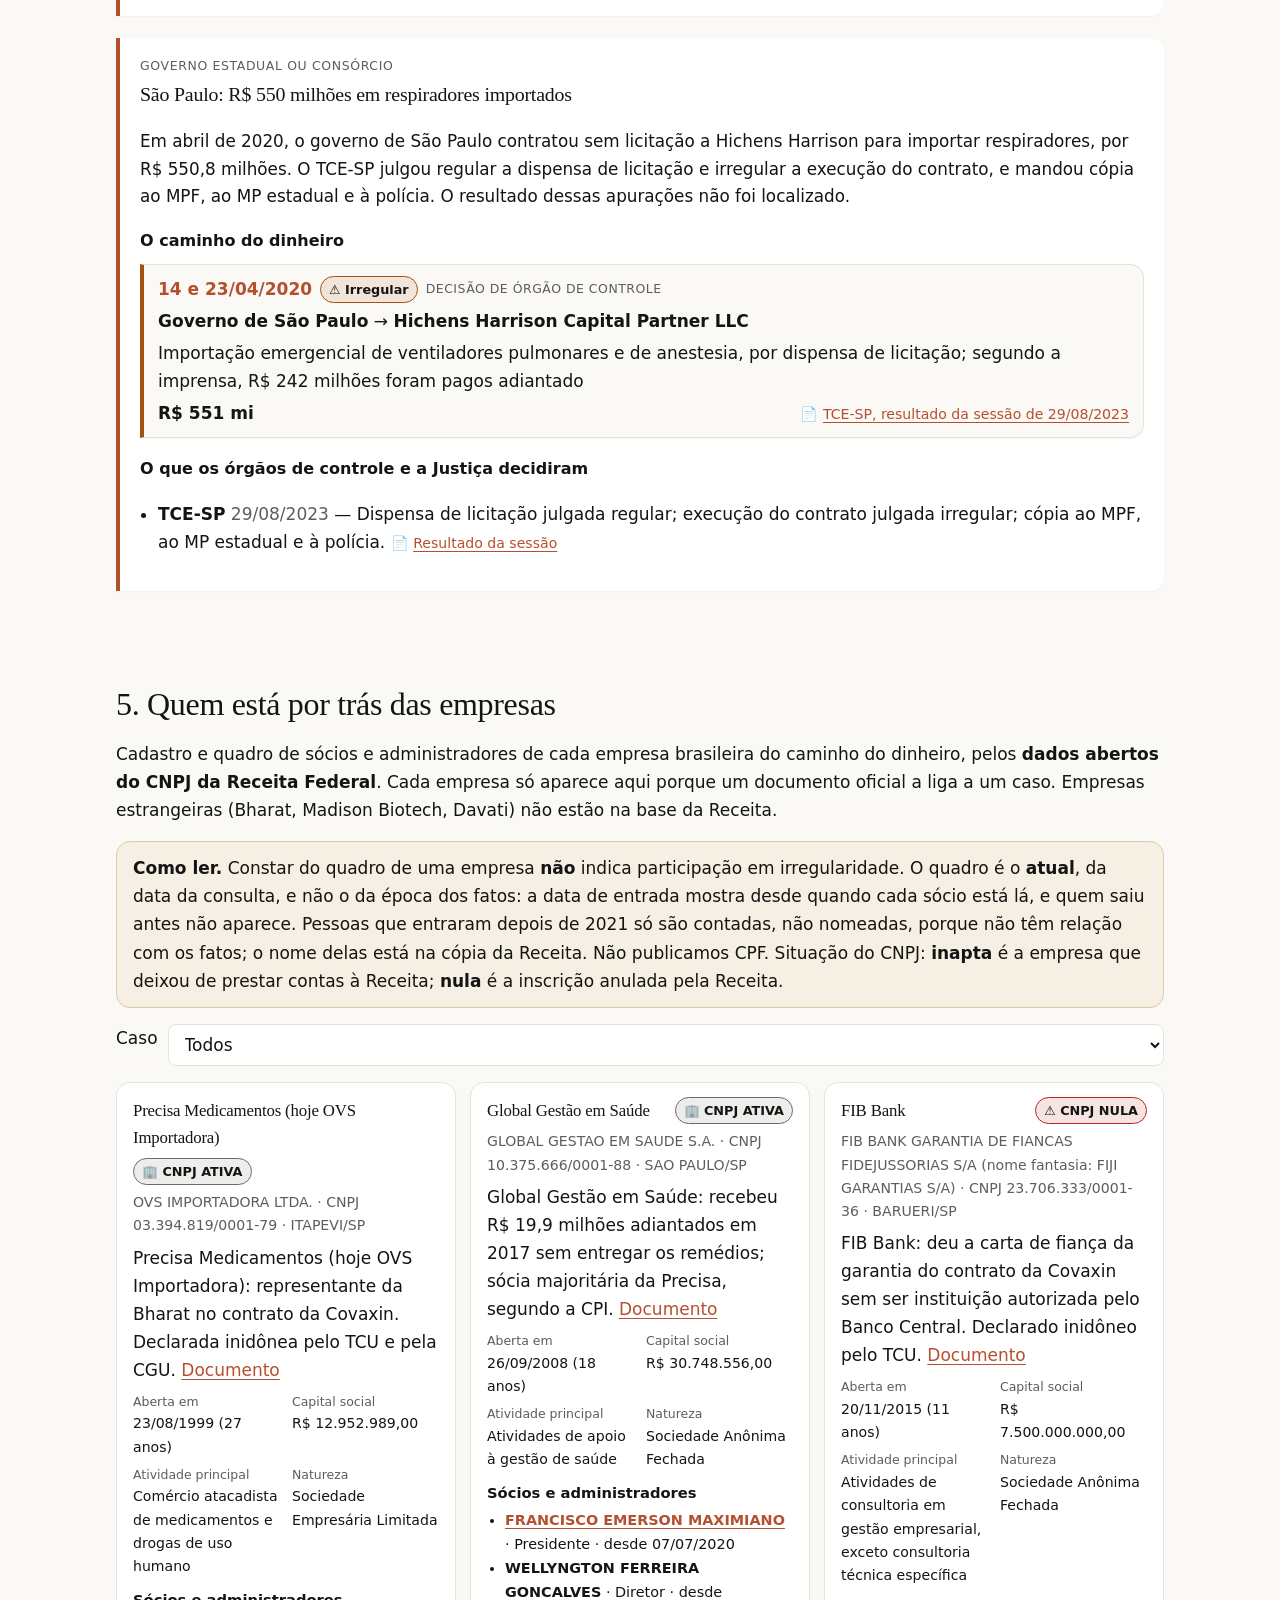
==== commit d494aa20: "Logotipo: lupa (cabeçalho e ícone da aba), na cor de destaque, com versão para o modo escuro Claude-" ====
--- a/corrupcao.html
+++ b/corrupcao.html
@@ -7,6 +7,7 @@
 <meta http-equiv="refresh" content="0; url=dinheiro.html">
 <link rel="canonical" href="dinheiro.html">
 <script>location.replace("dinheiro.html" + location.search + location.hash);</script>
+<link rel="icon" href="assets/marca/favicon.svg" type="image/svg+xml">
 </head>
 <body><p>Esta página mudou de endereço: <a href="dinheiro.html">Caminho do dinheiro</a>.</p></body>
 </html>
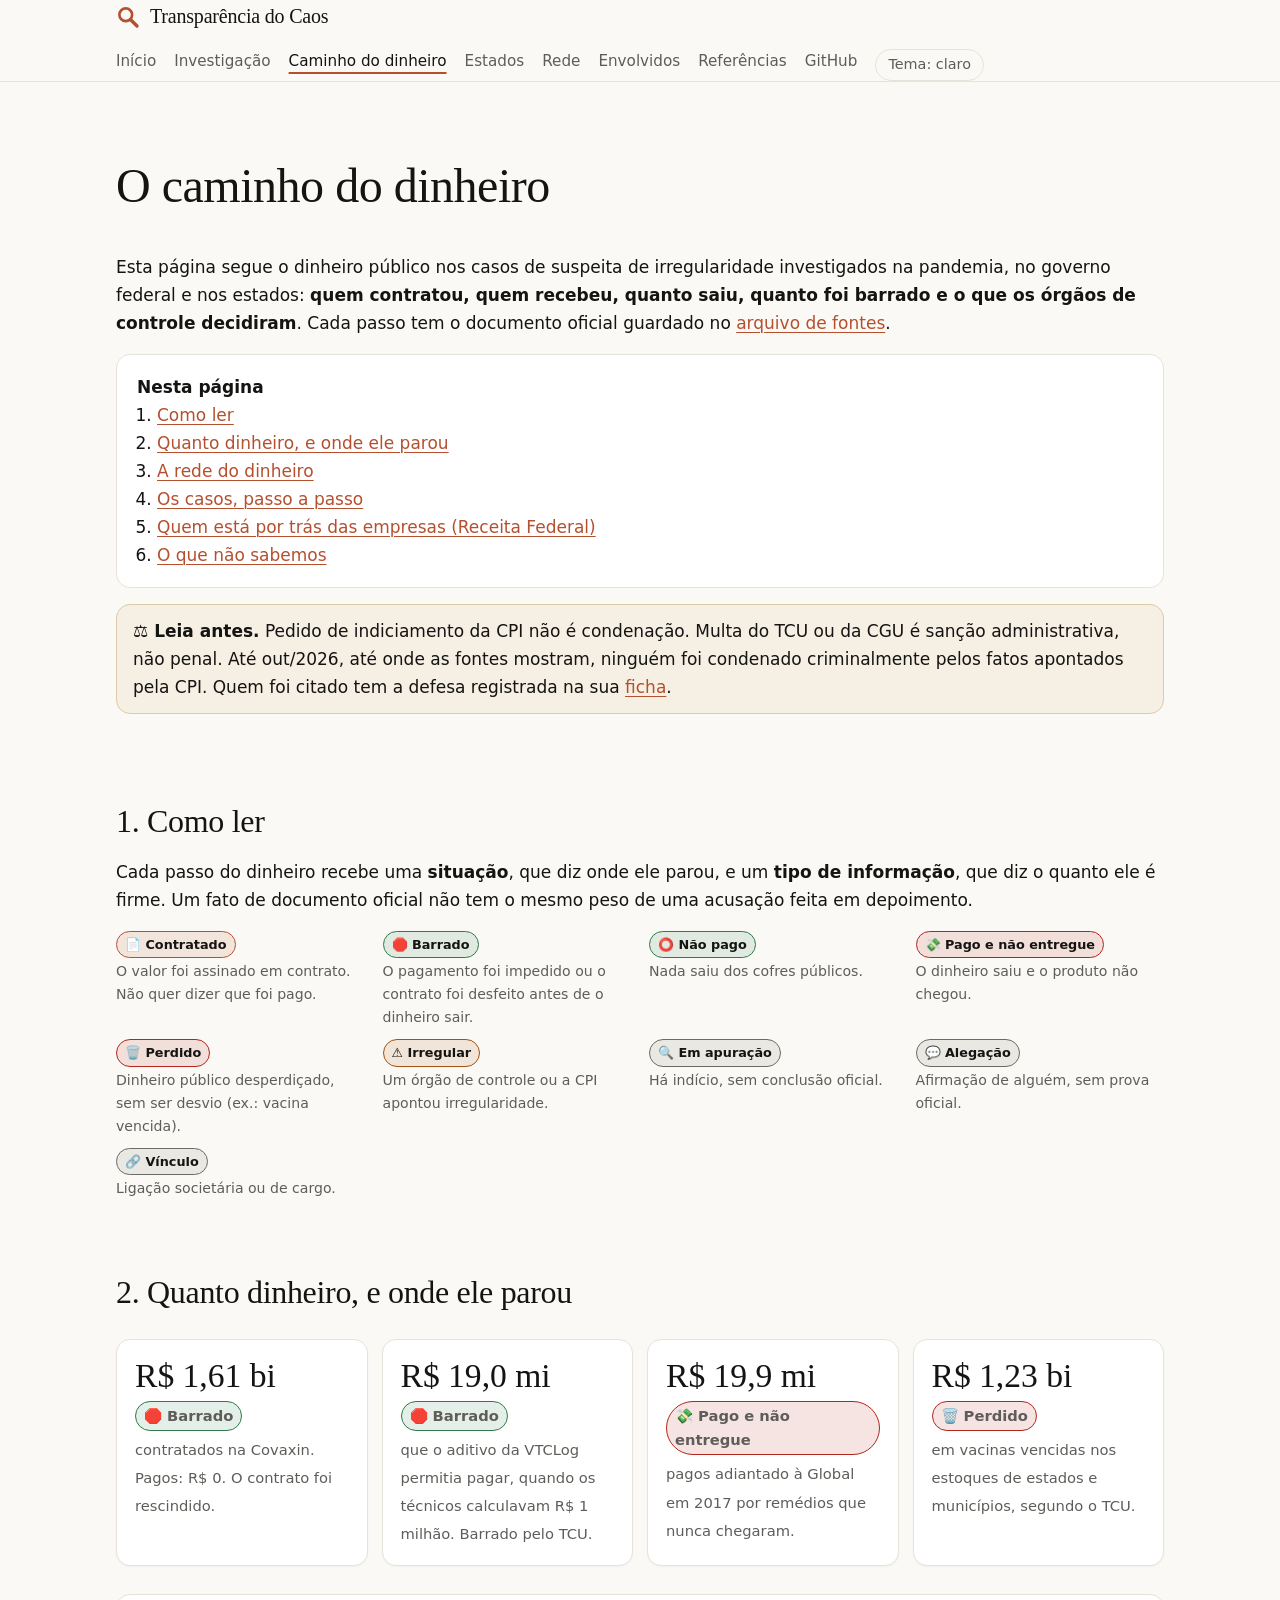
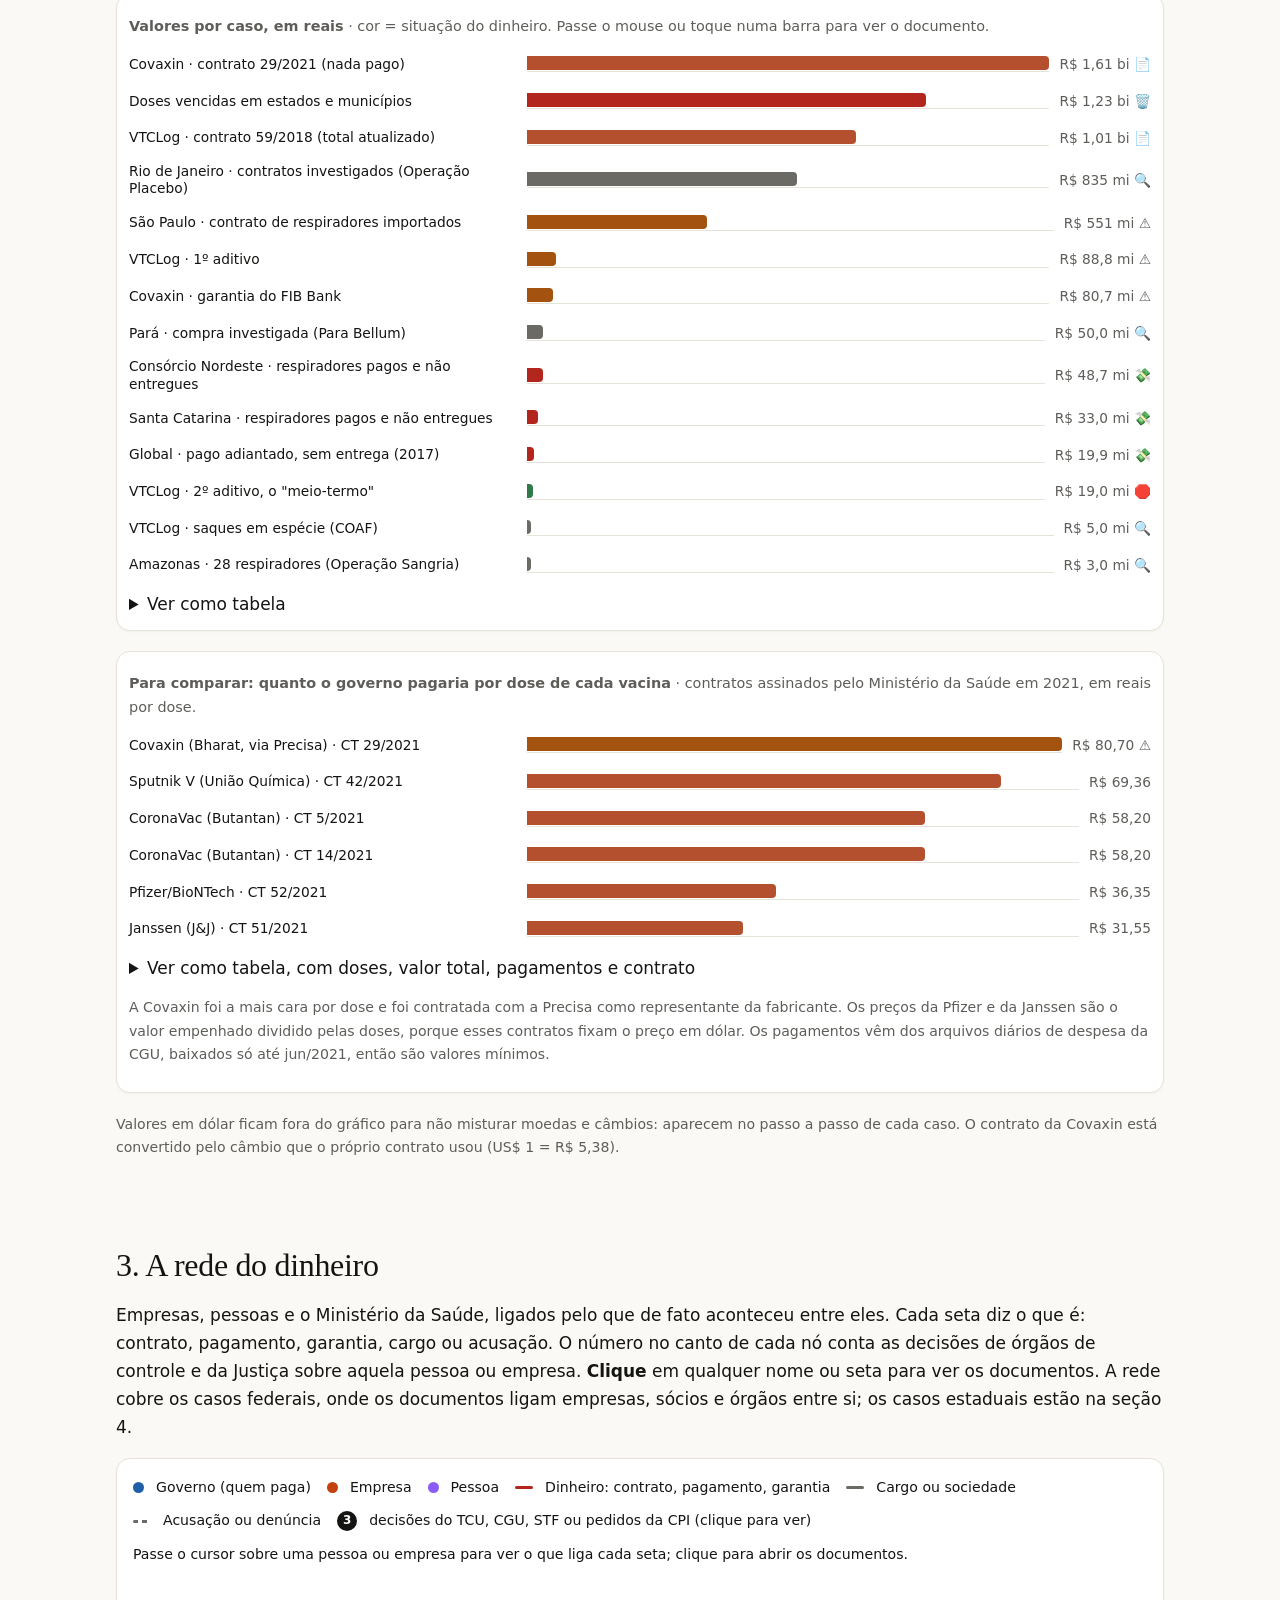
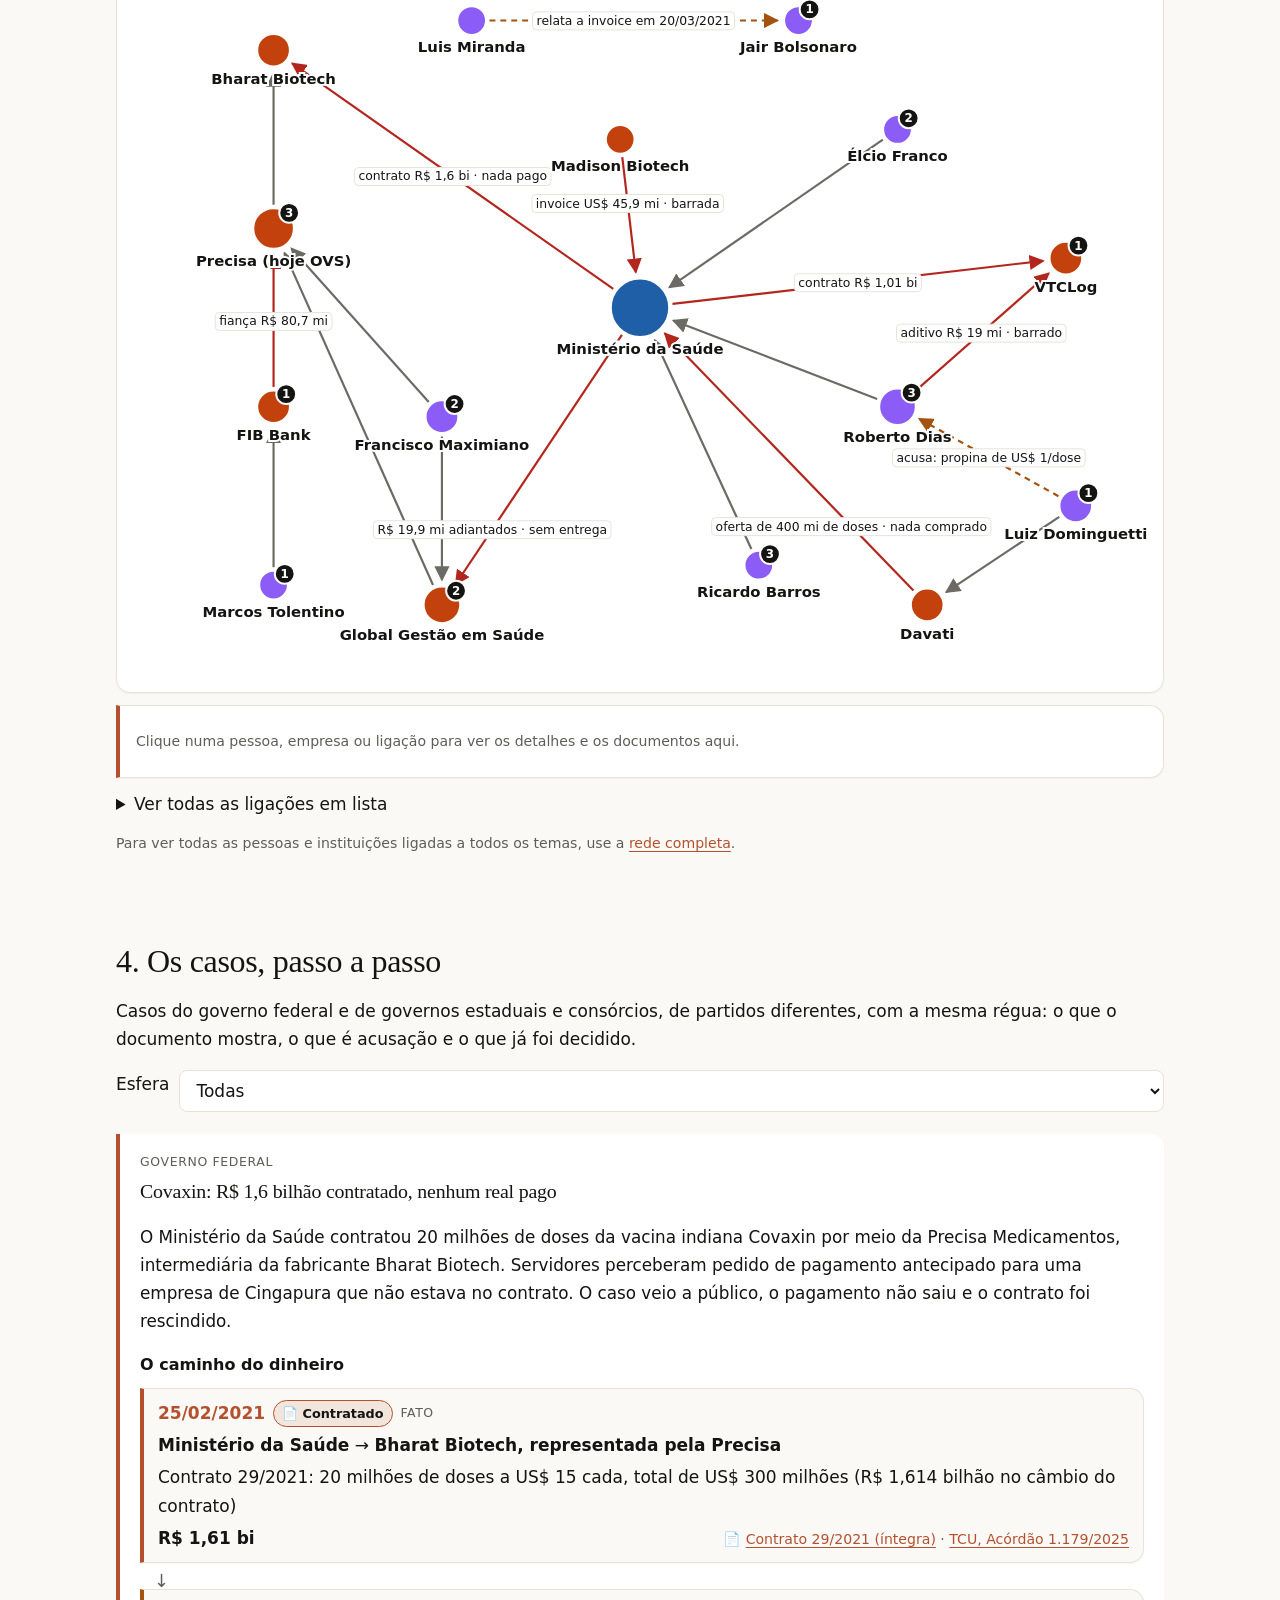
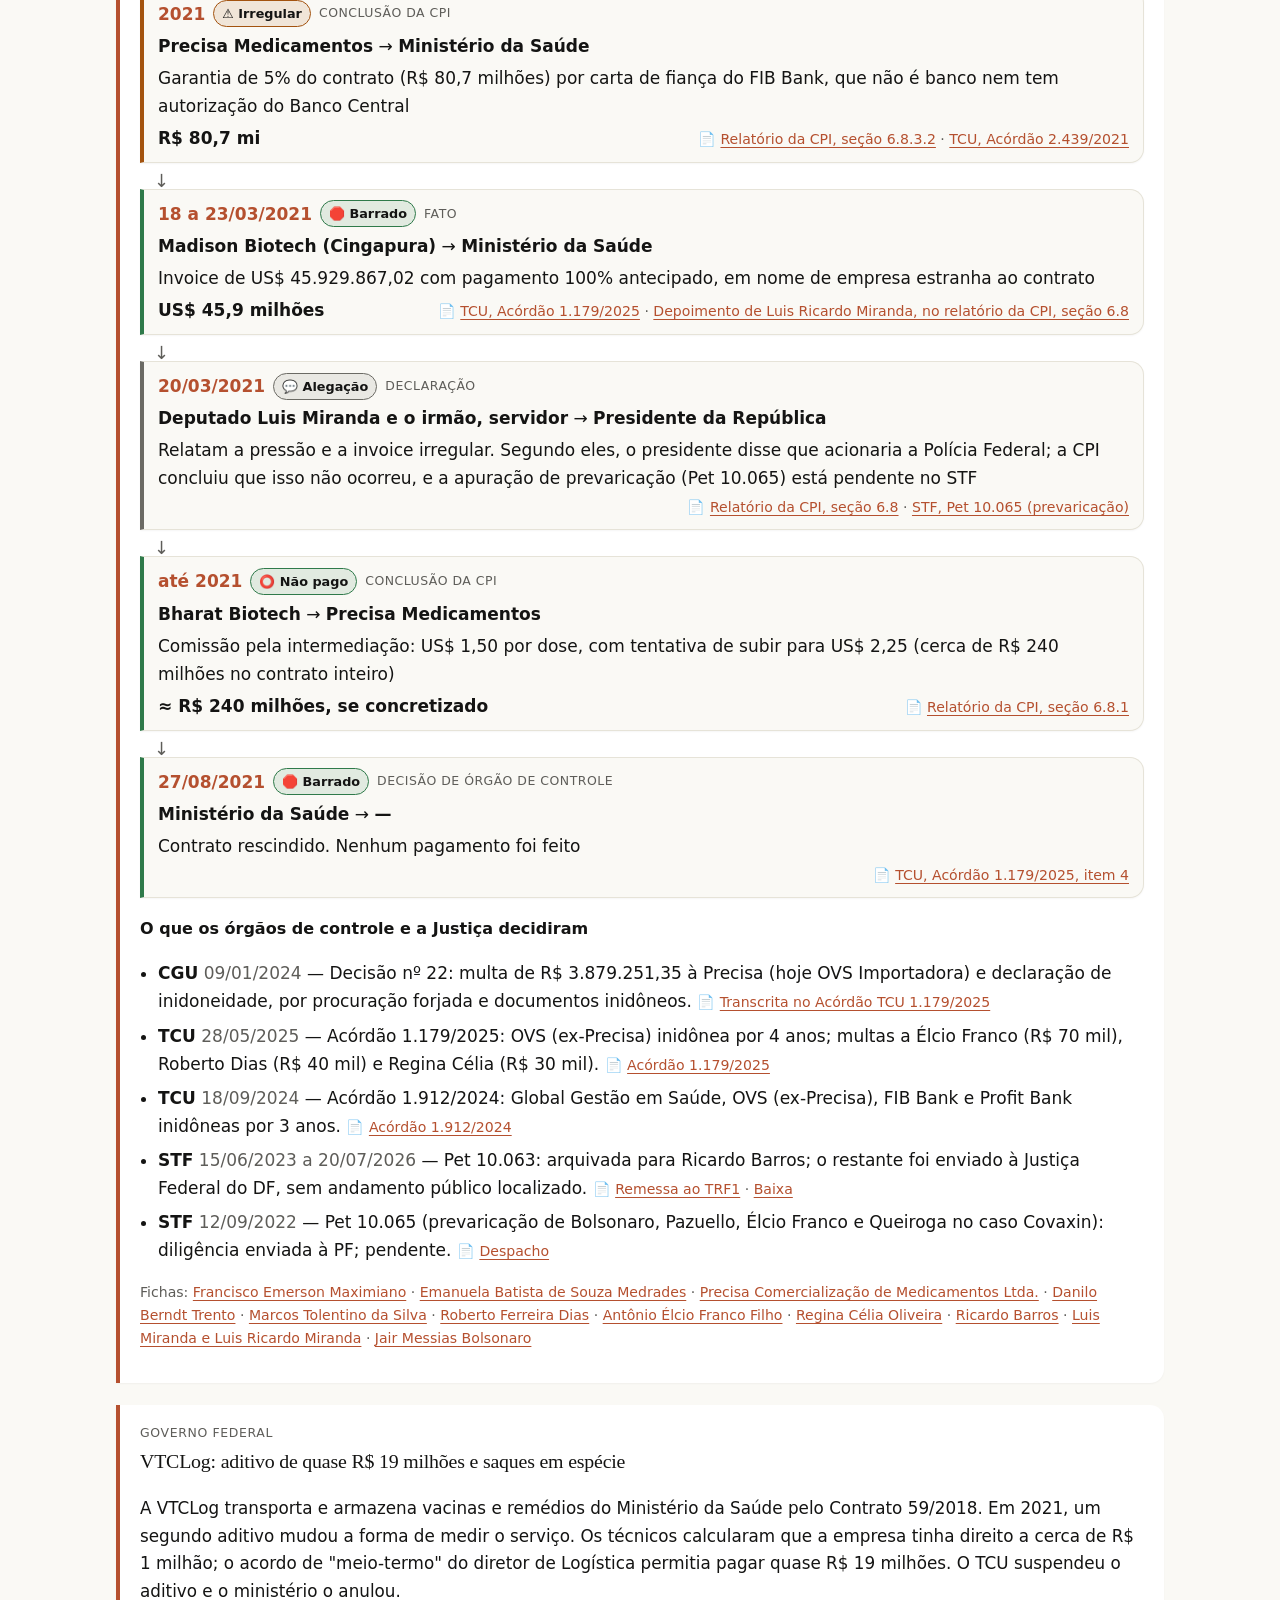
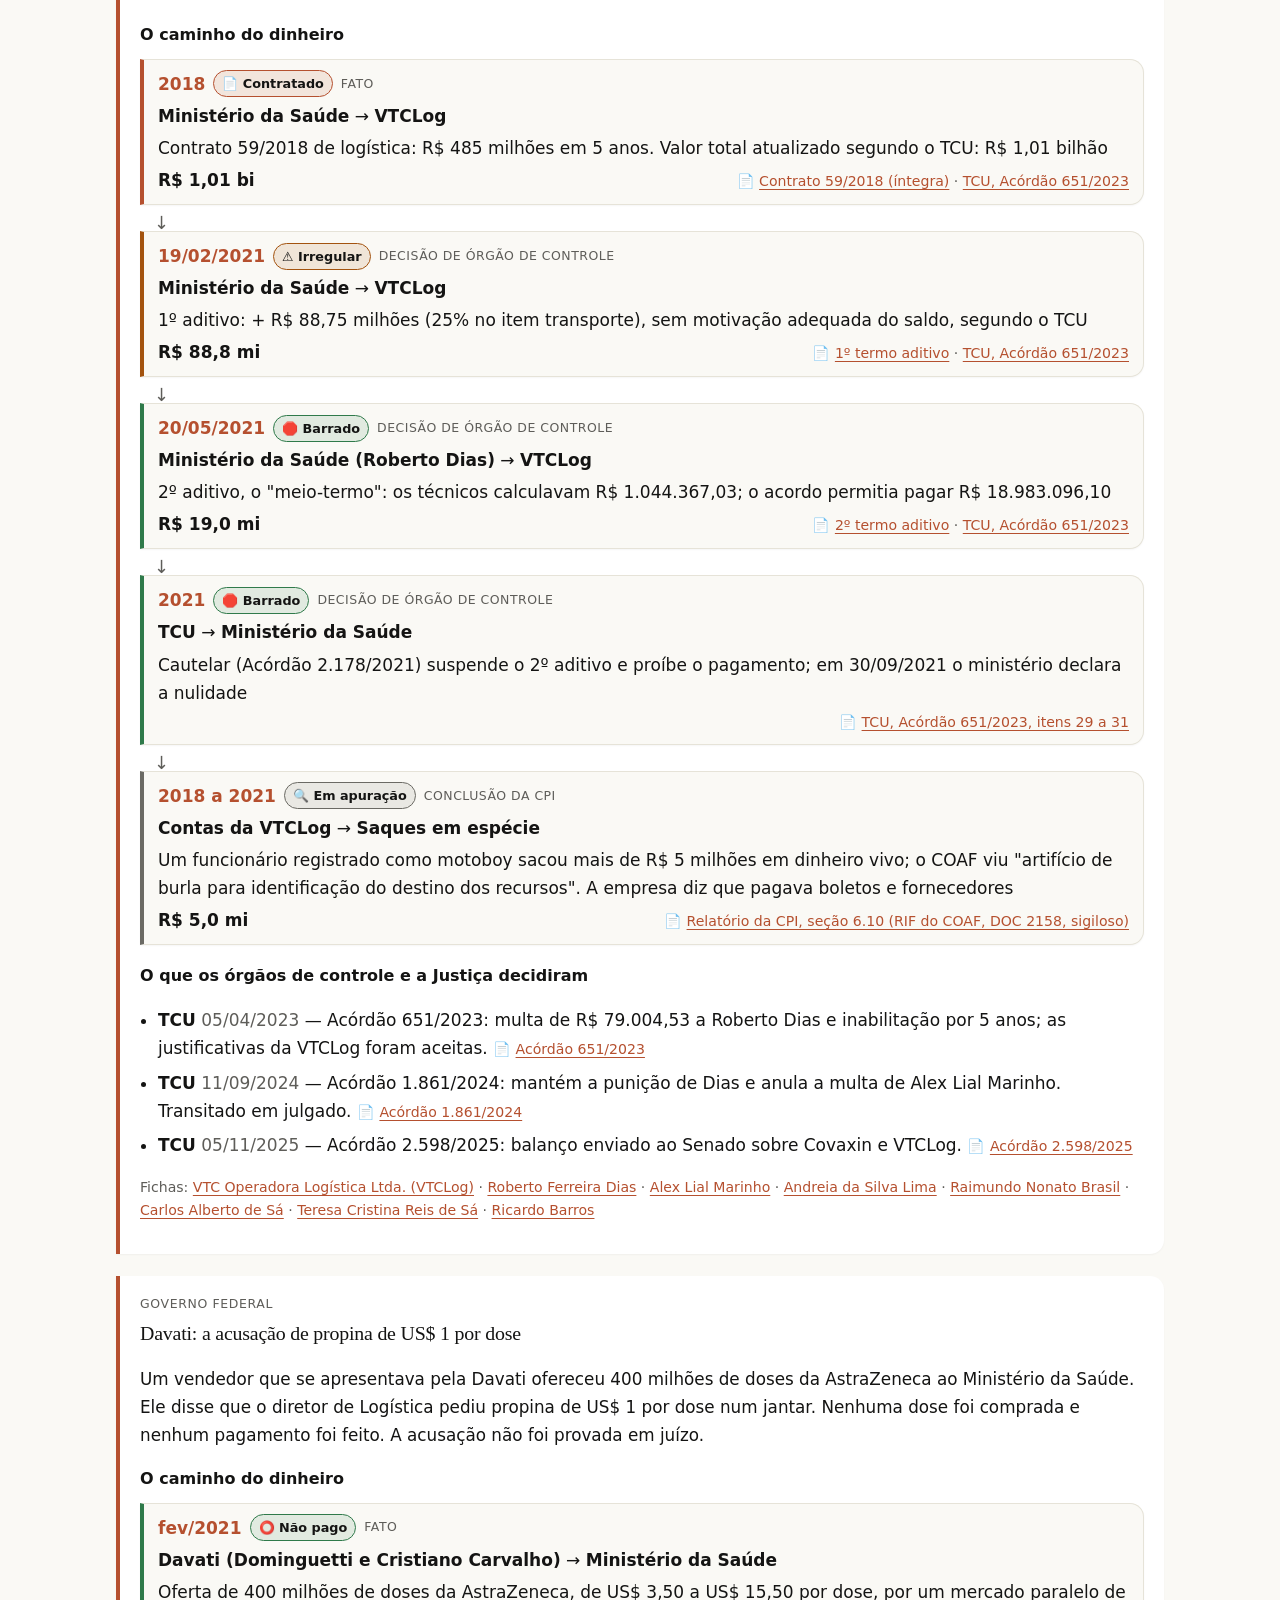
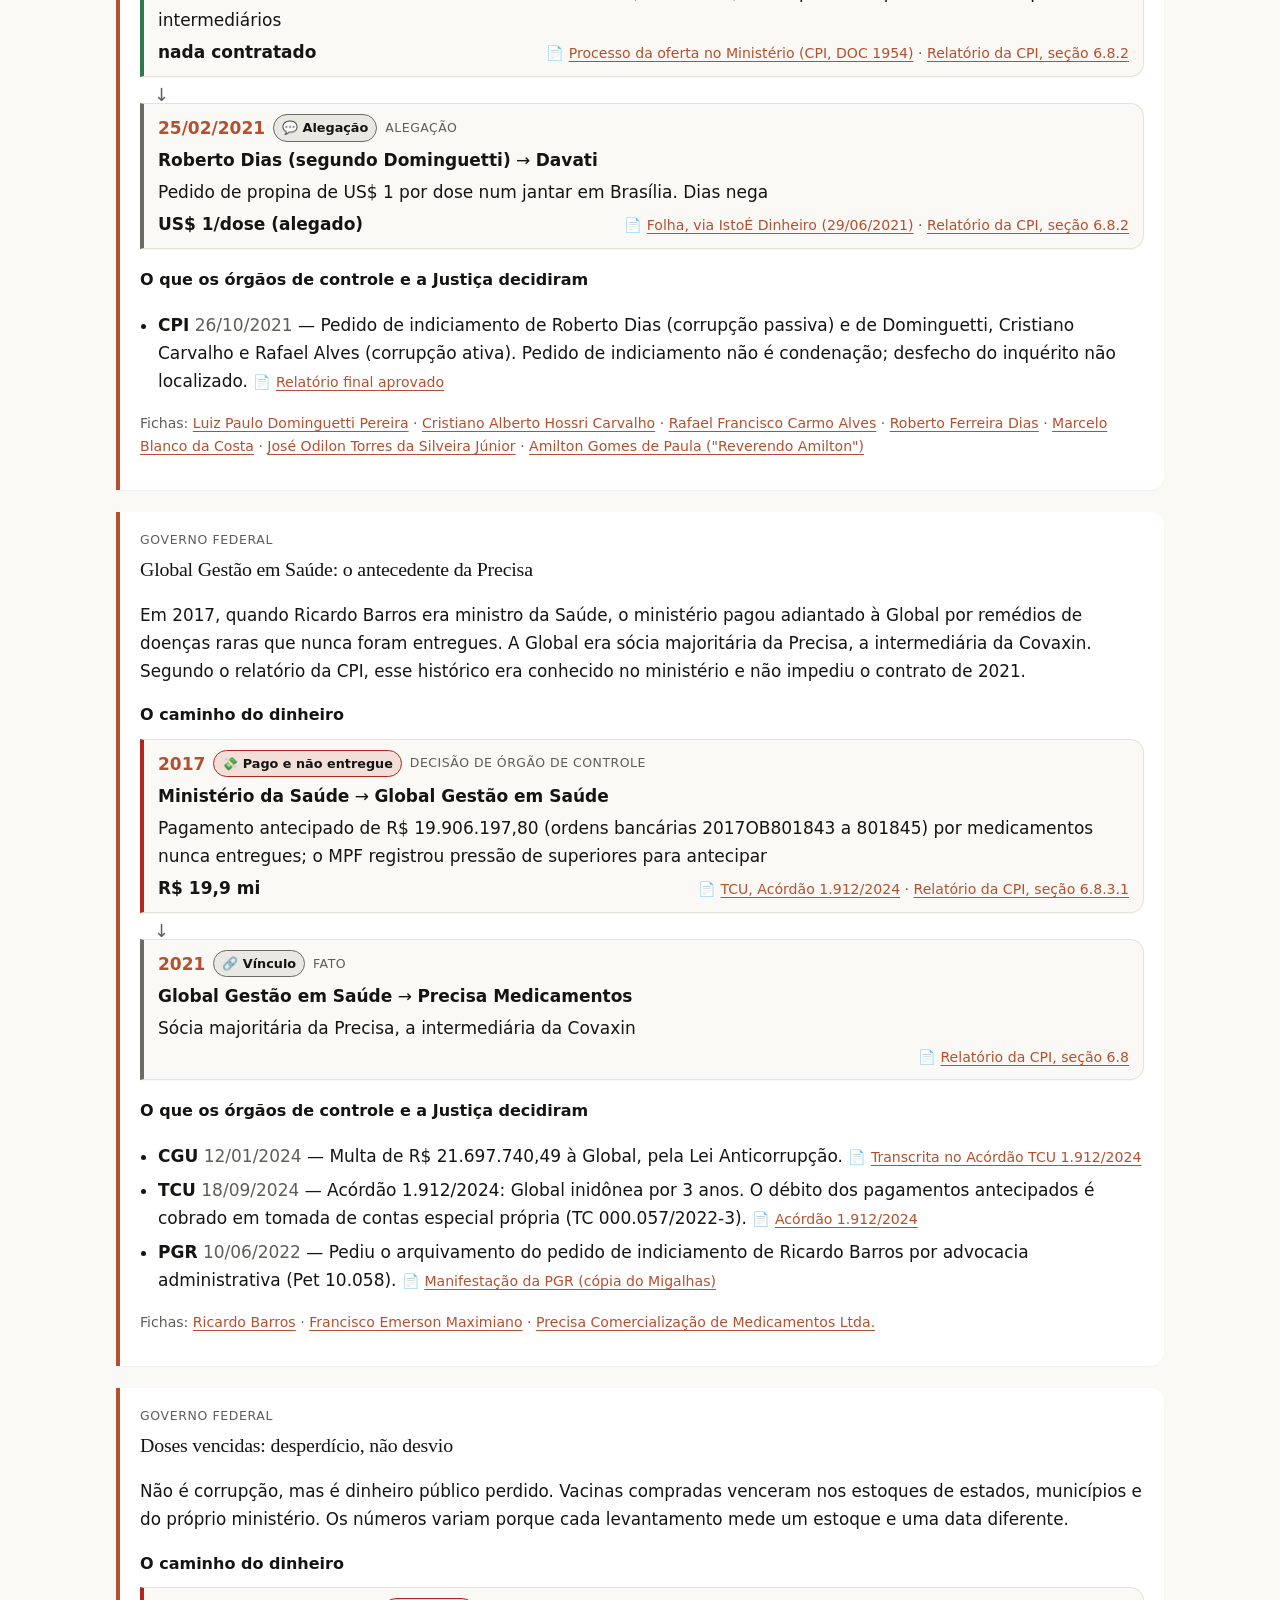
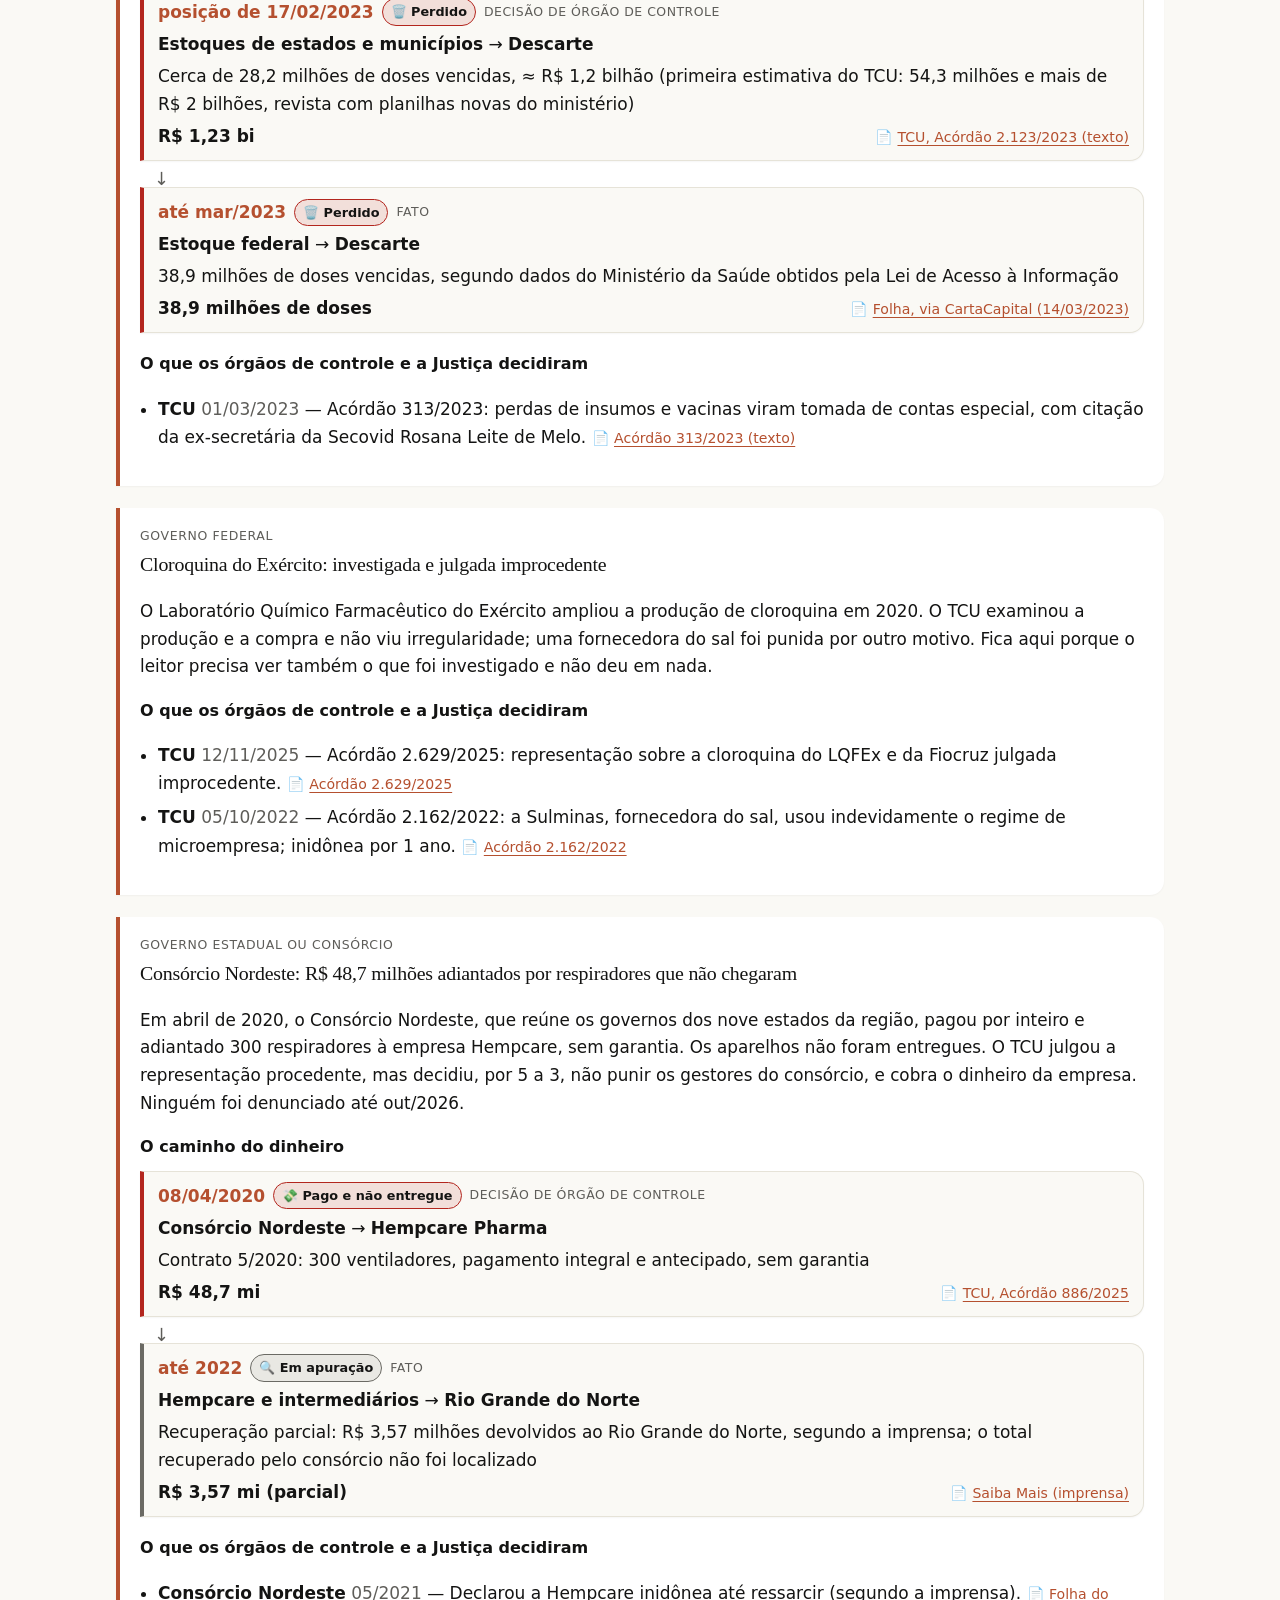
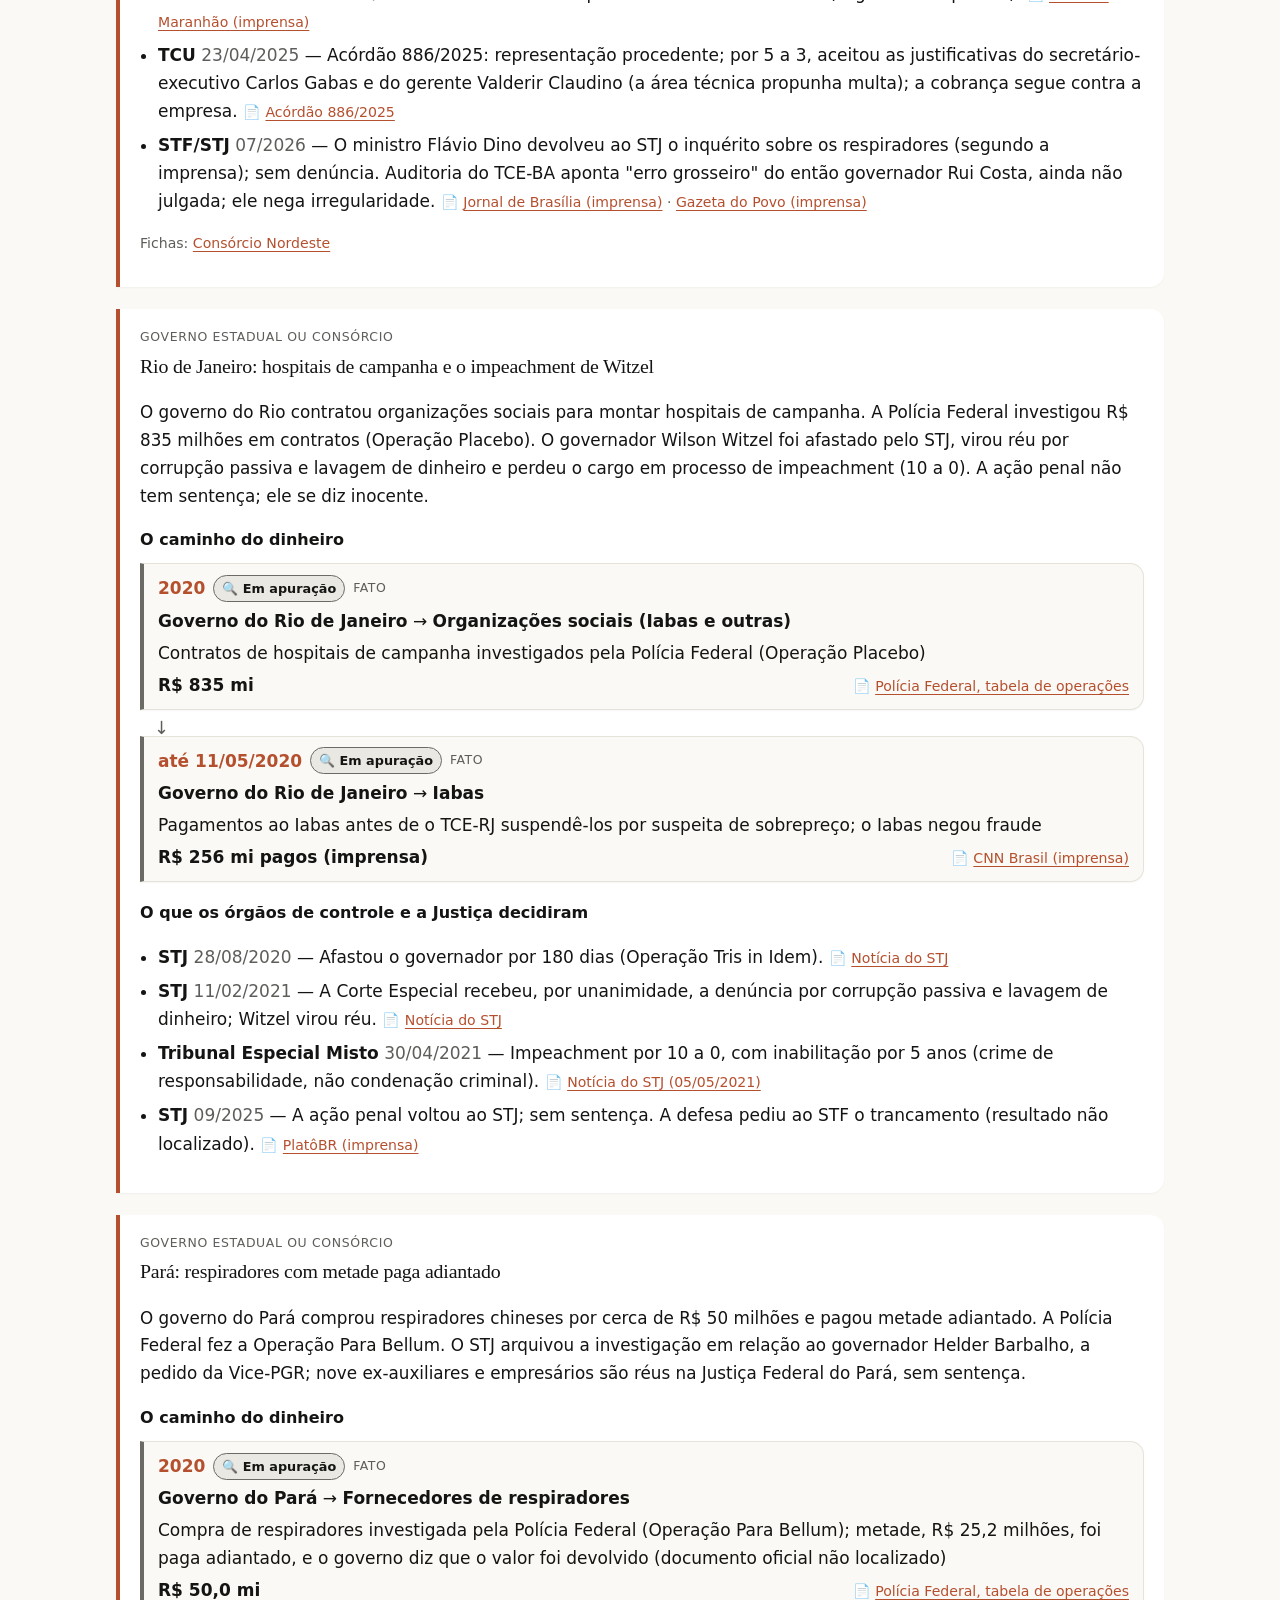
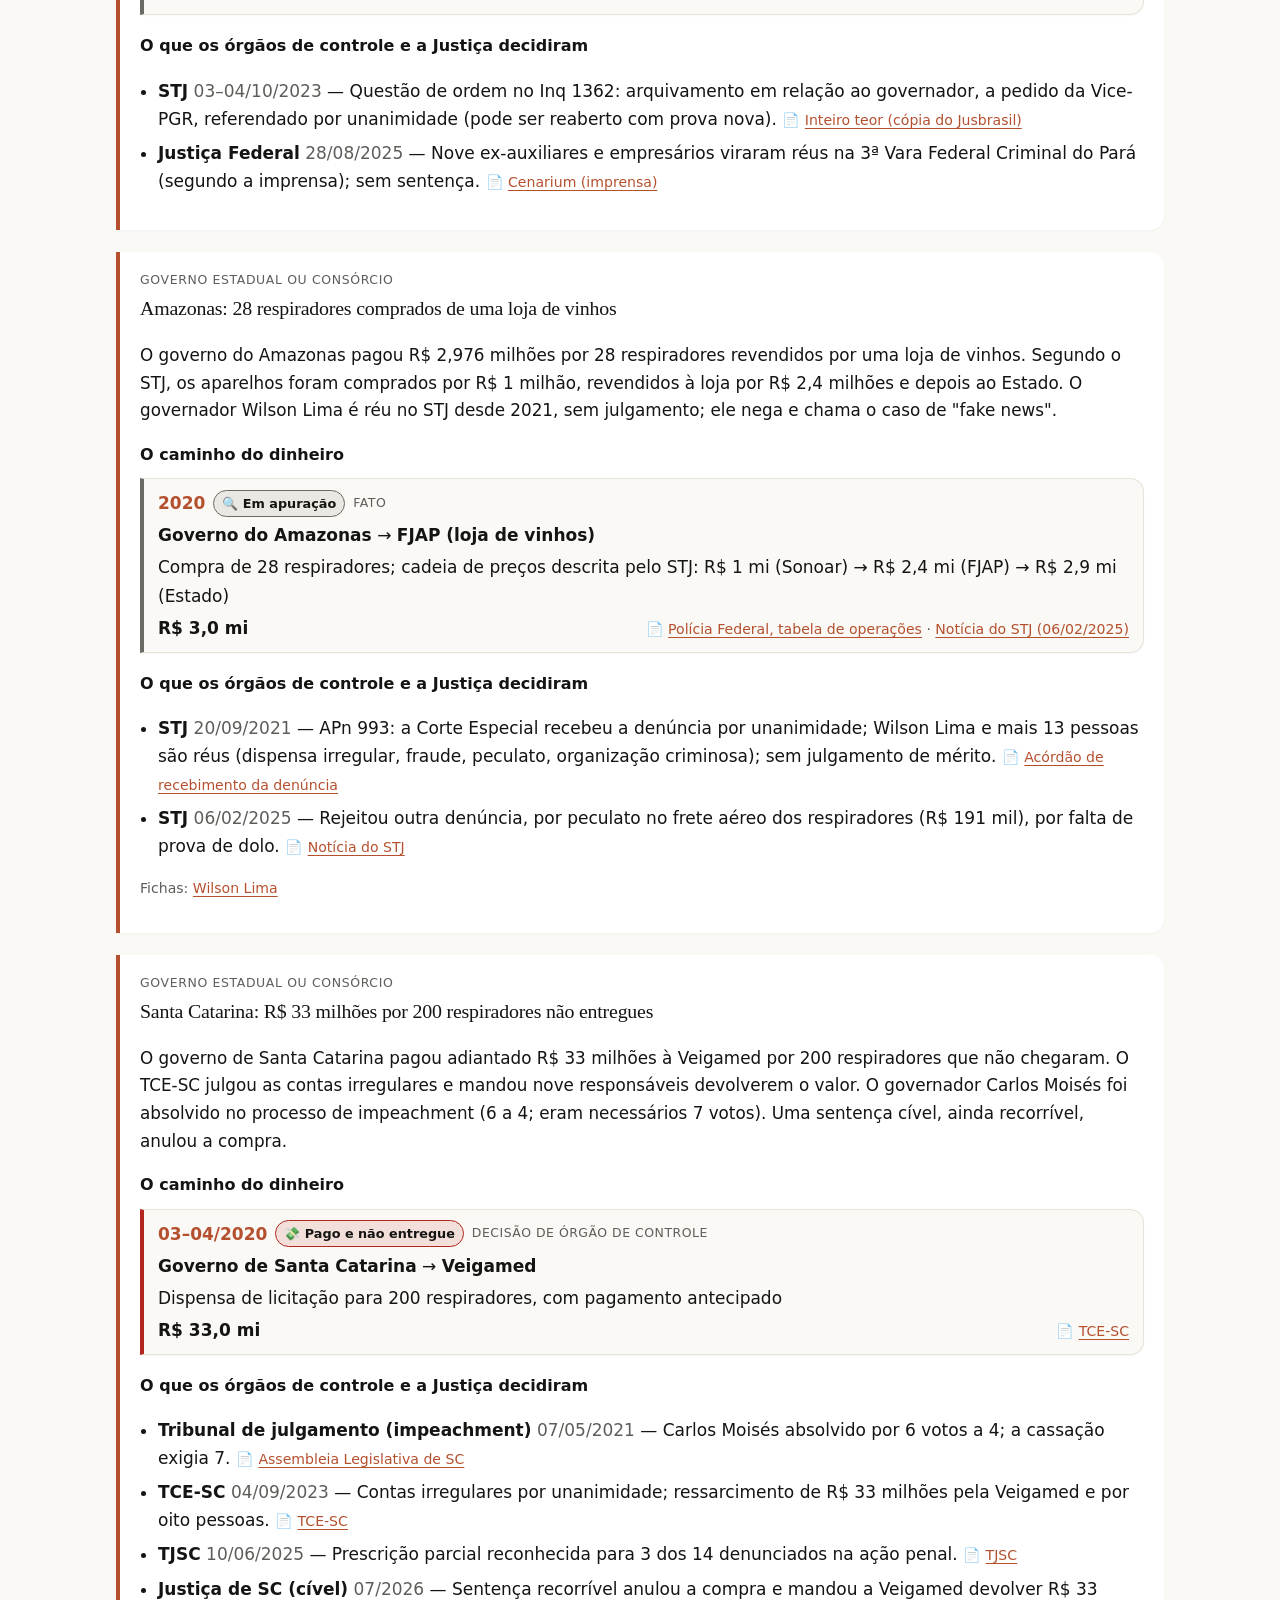
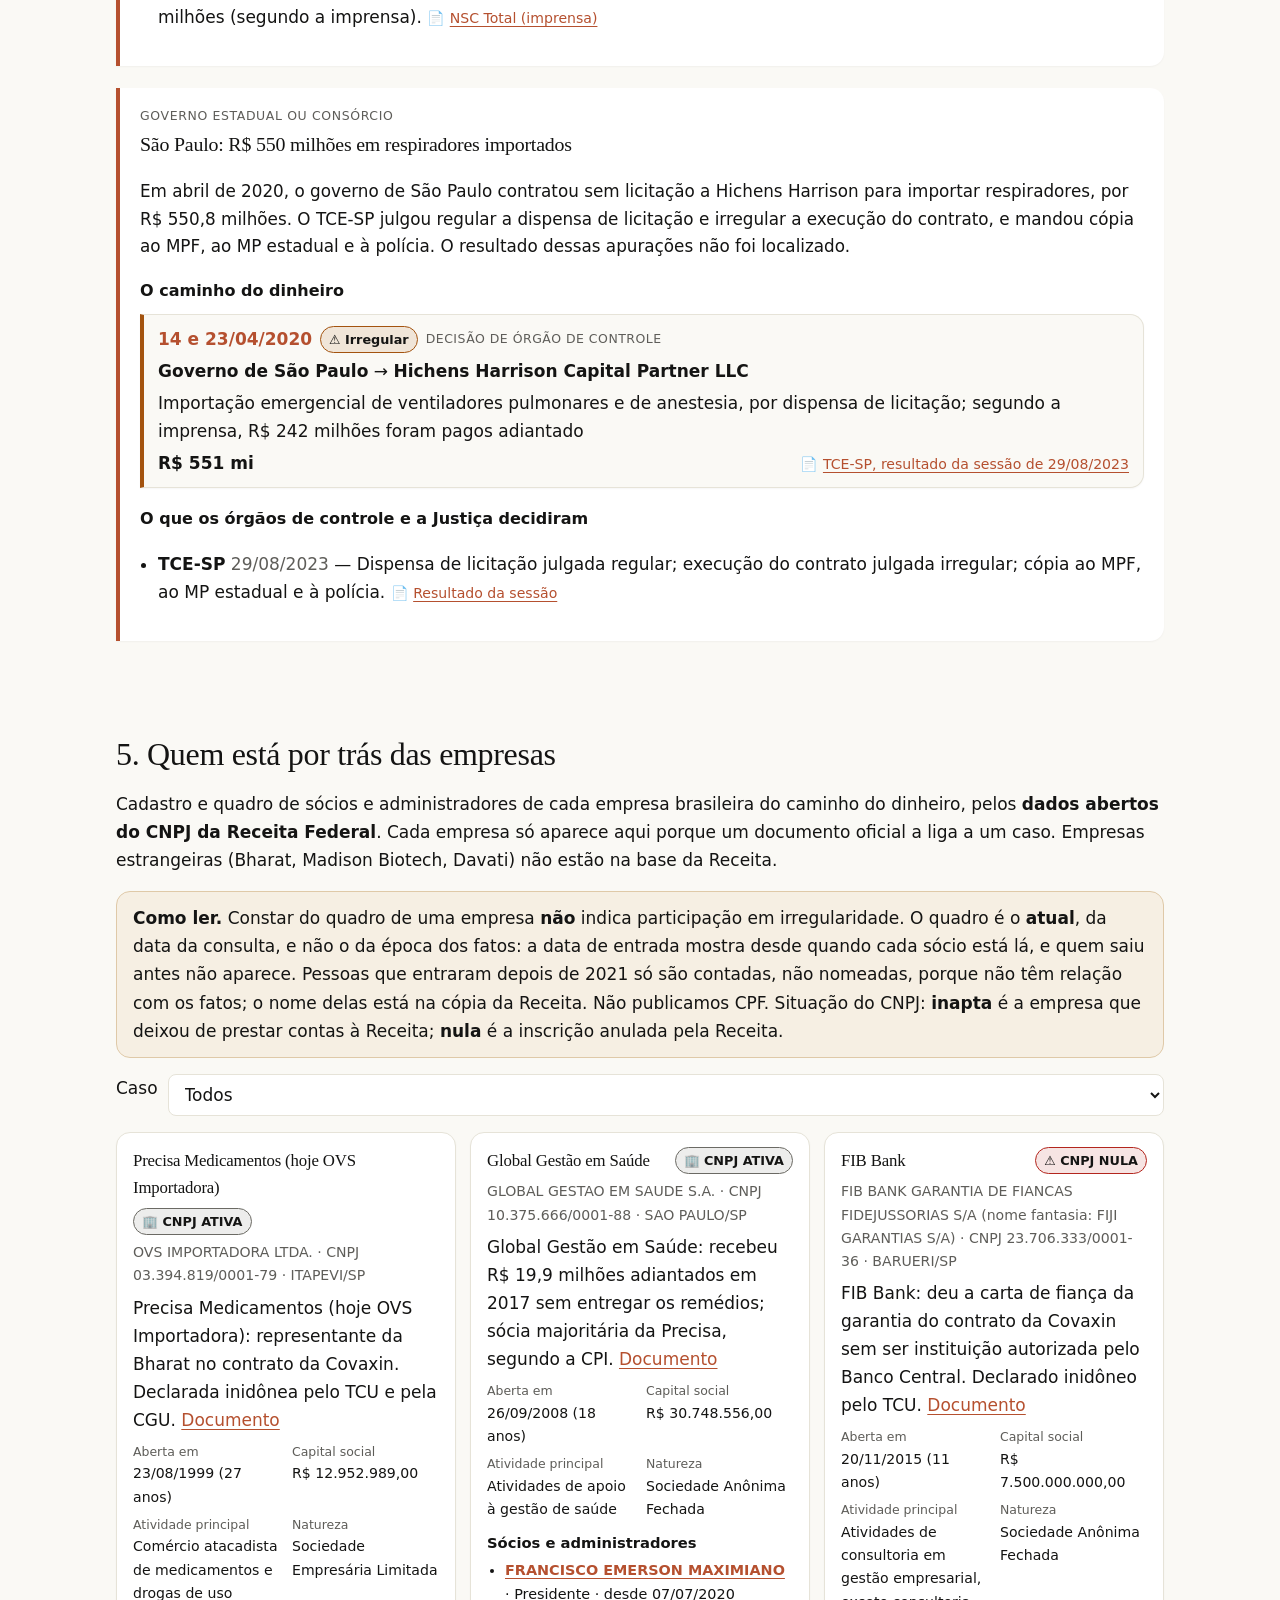
==== commit b71784ed: "O site passa a se chamar Transparência do Caos O nome anterior era o mesmo do documentário Anatomia " ====
--- a/corrupcao.html
+++ b/corrupcao.html
@@ -3,7 +3,7 @@
 <head>
 <meta charset="utf-8">
 <meta name="viewport" content="width=device-width, initial-scale=1">
-<title>Caminho do dinheiro — Anatomia do Caos</title>
+<title>Caminho do dinheiro — Transparência do Caos</title>
 <meta http-equiv="refresh" content="0; url=dinheiro.html">
 <link rel="canonical" href="dinheiro.html">
 <script>location.replace("dinheiro.html" + location.search + location.hash);</script>
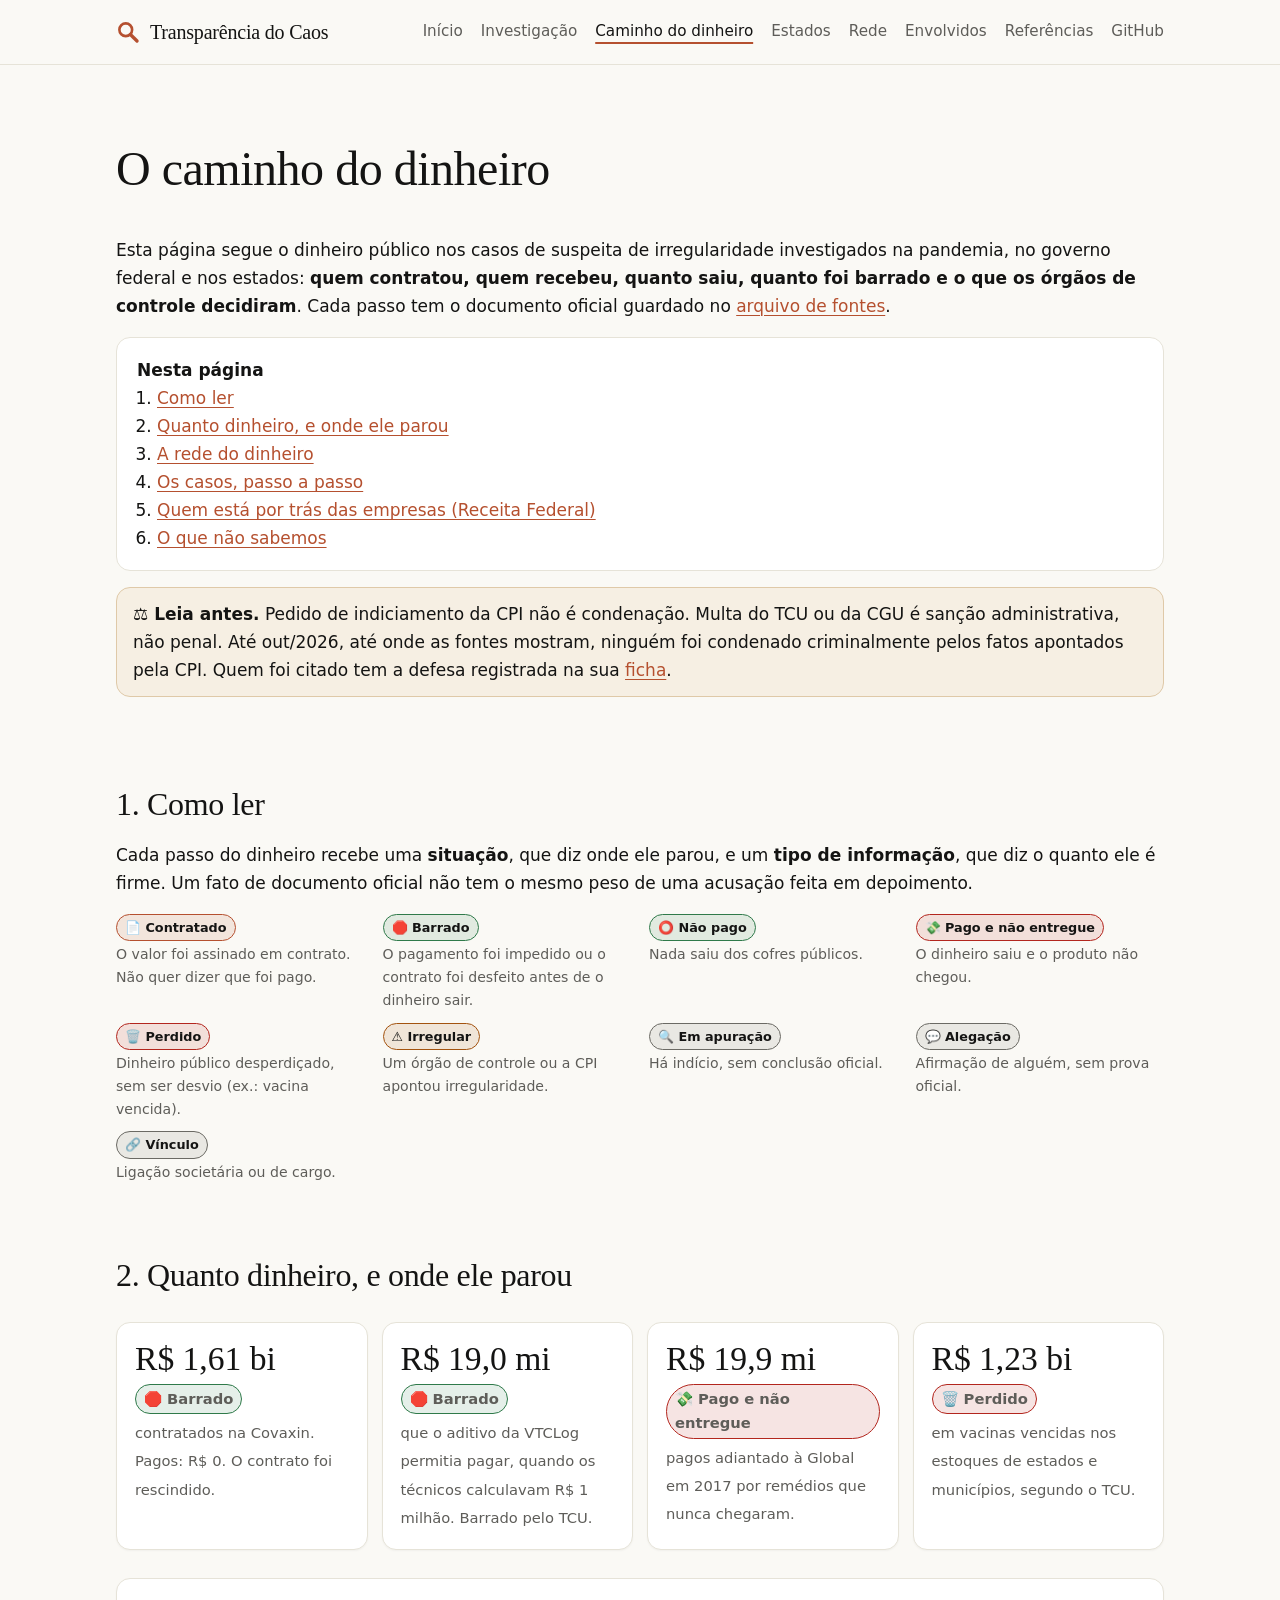
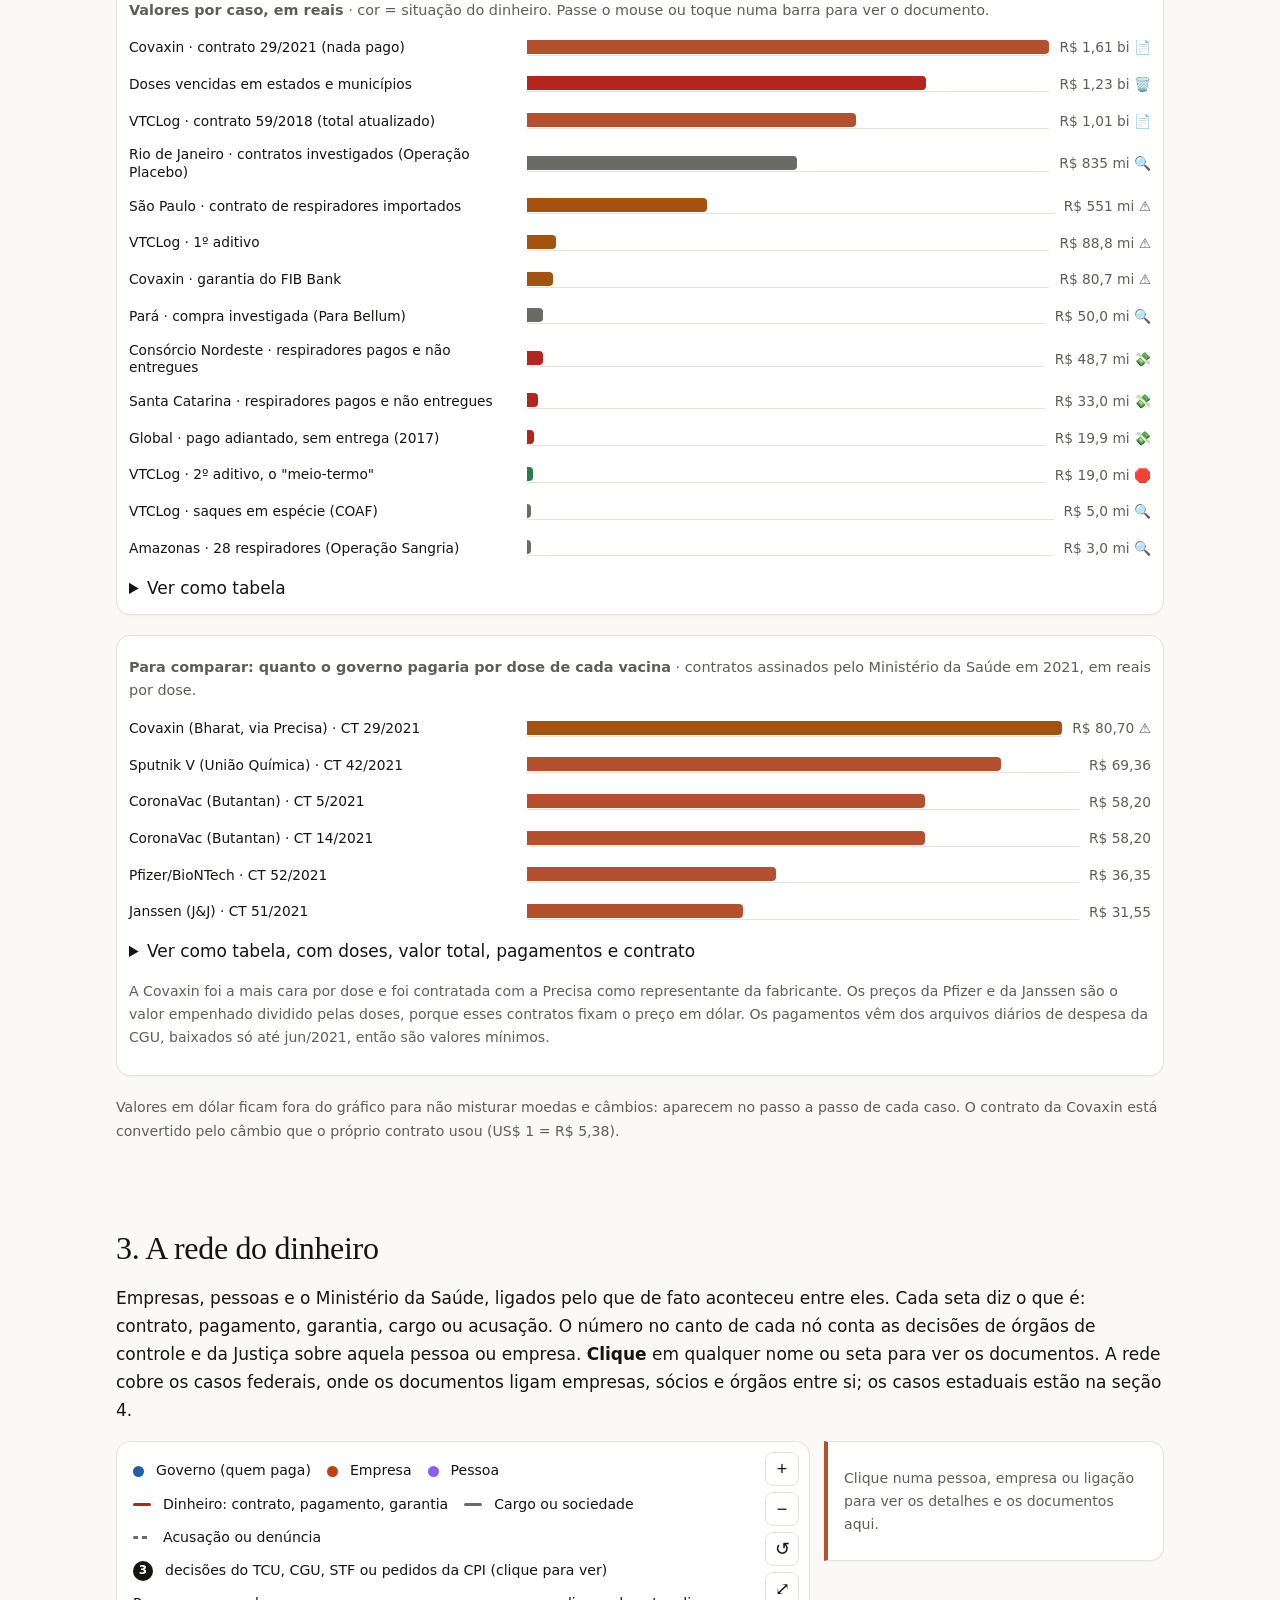
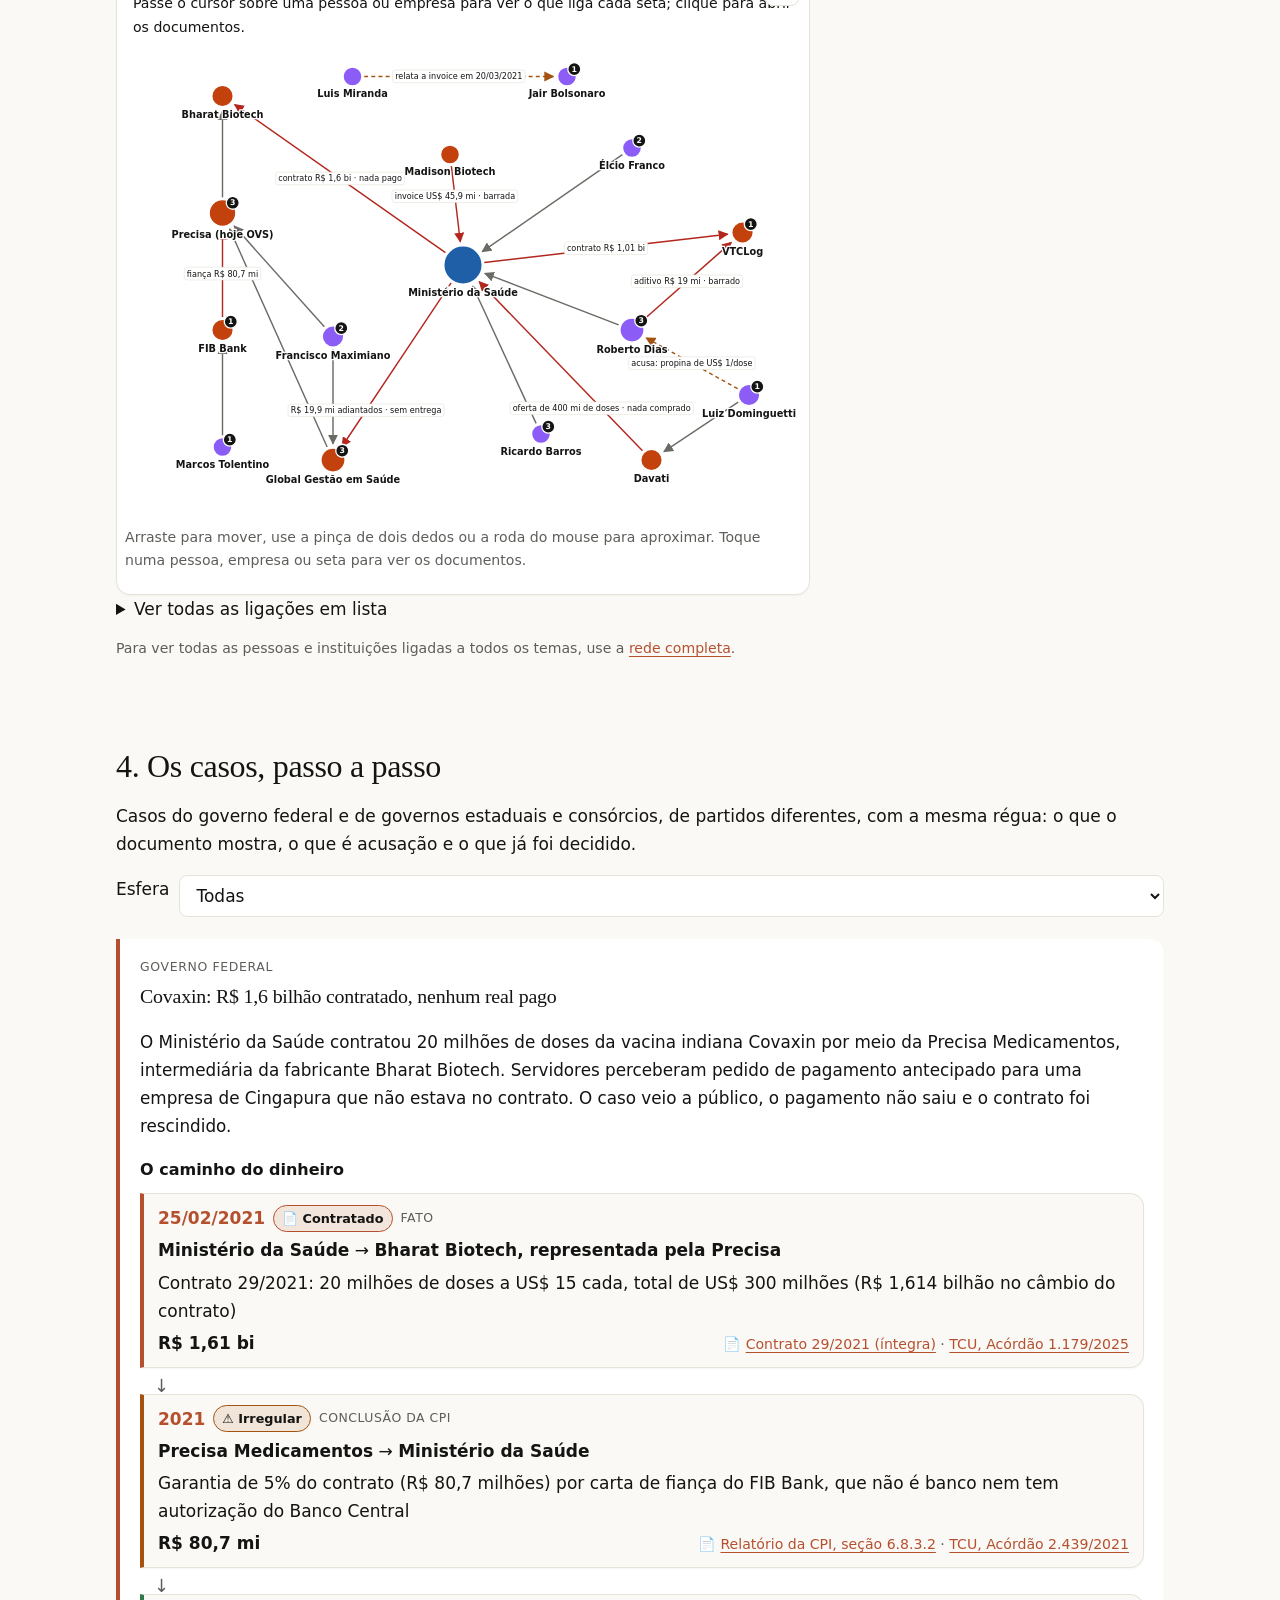
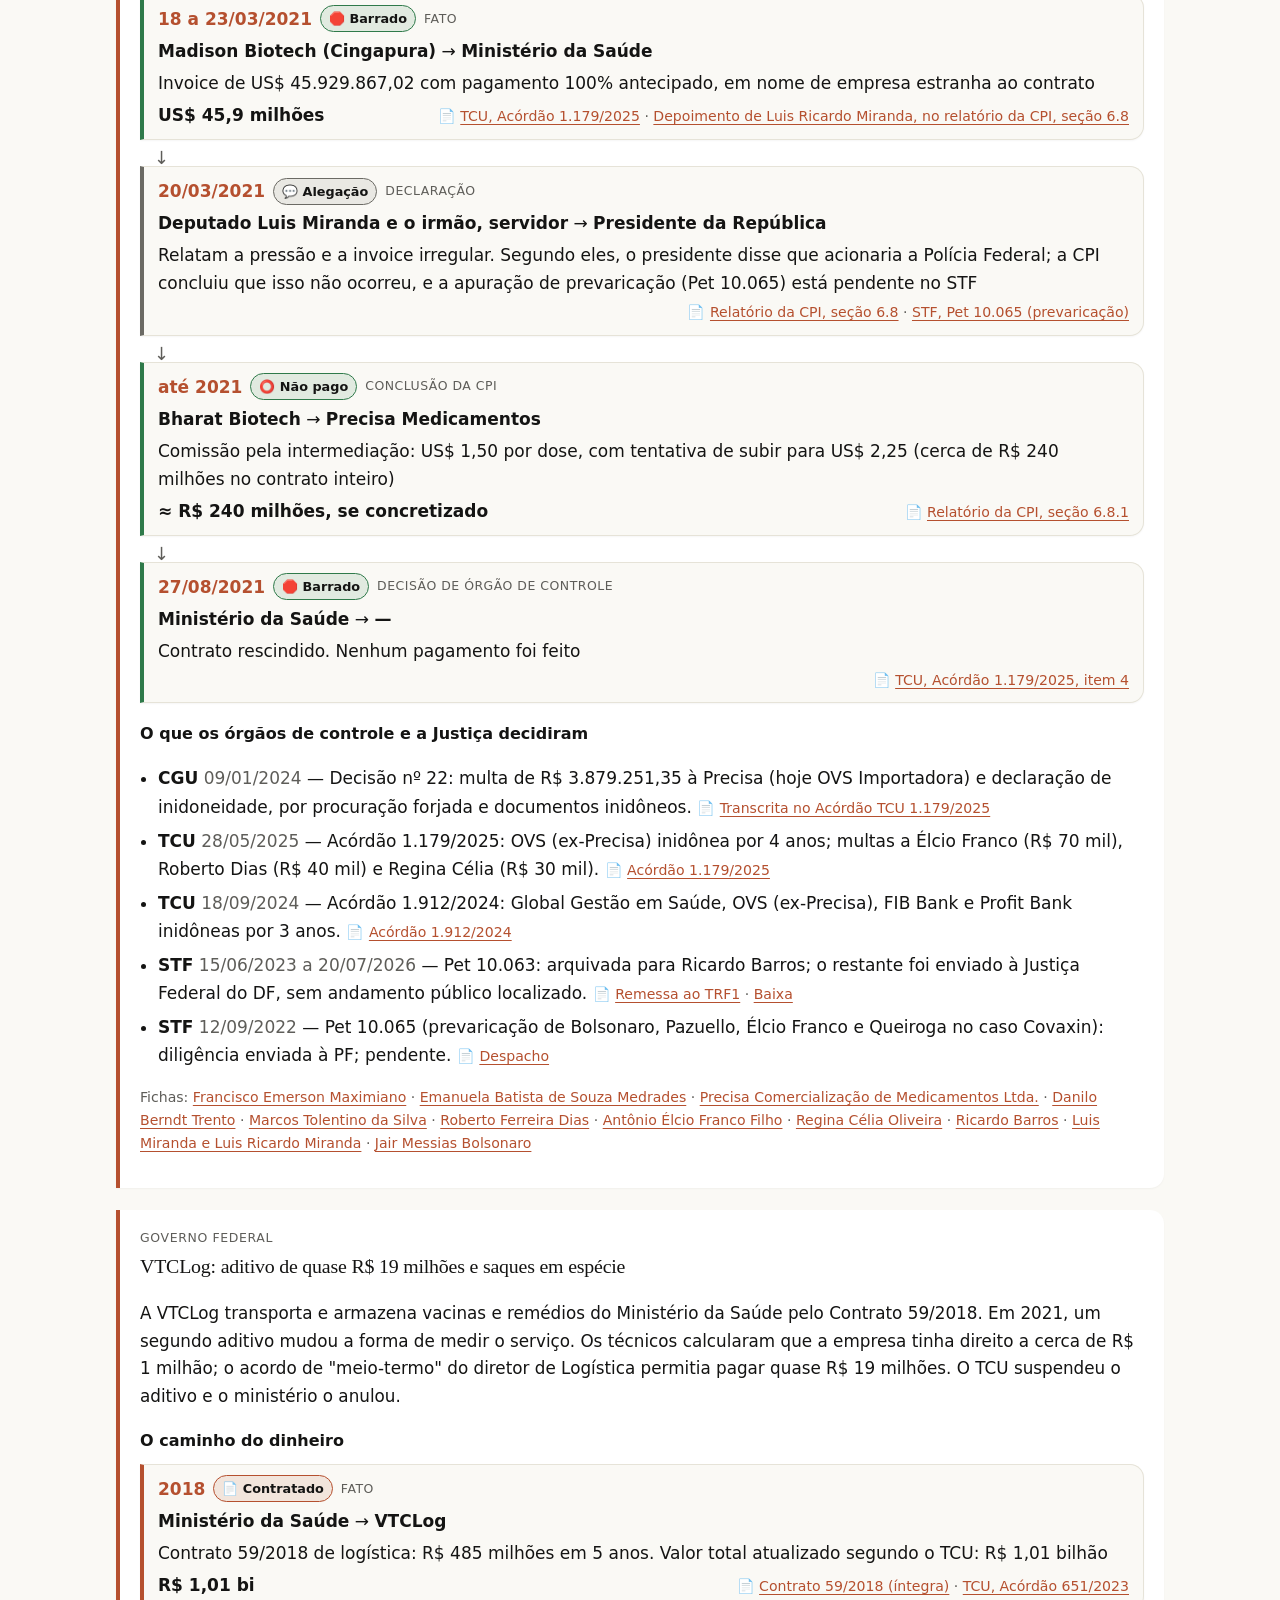
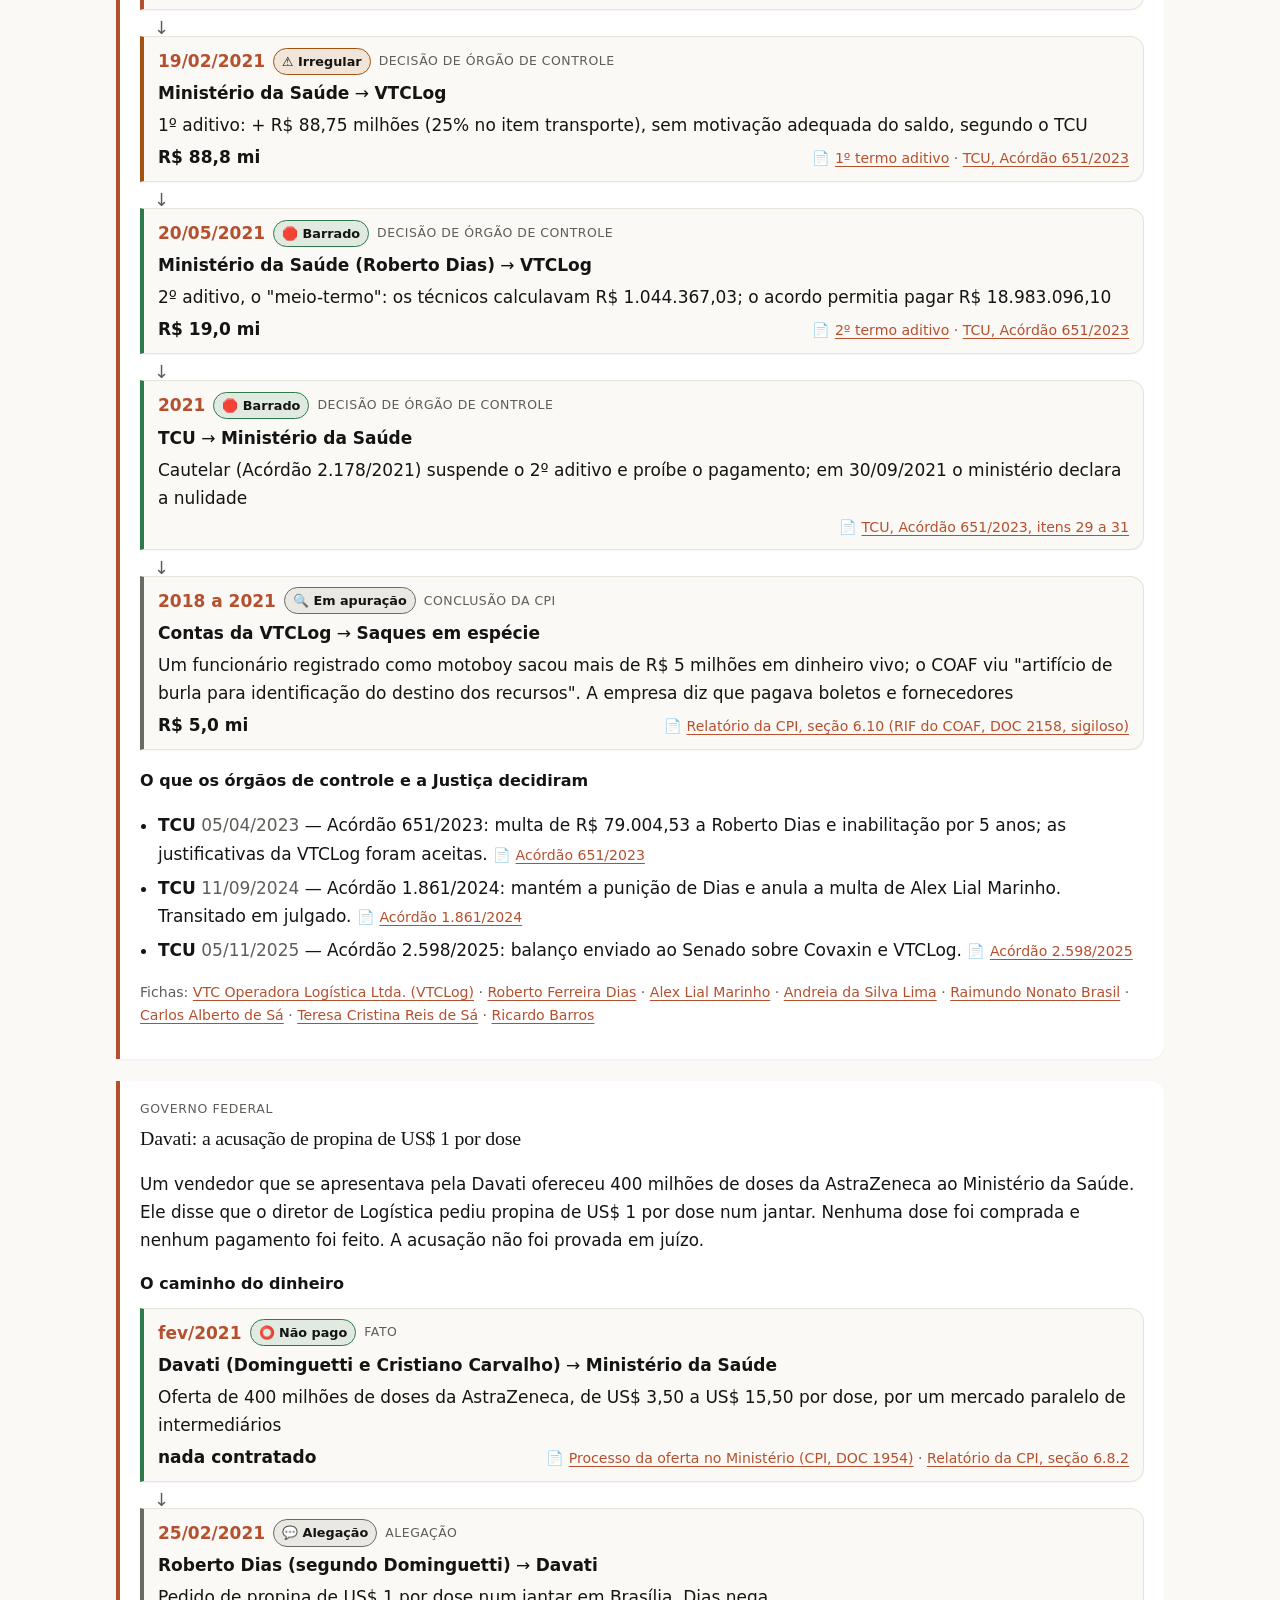
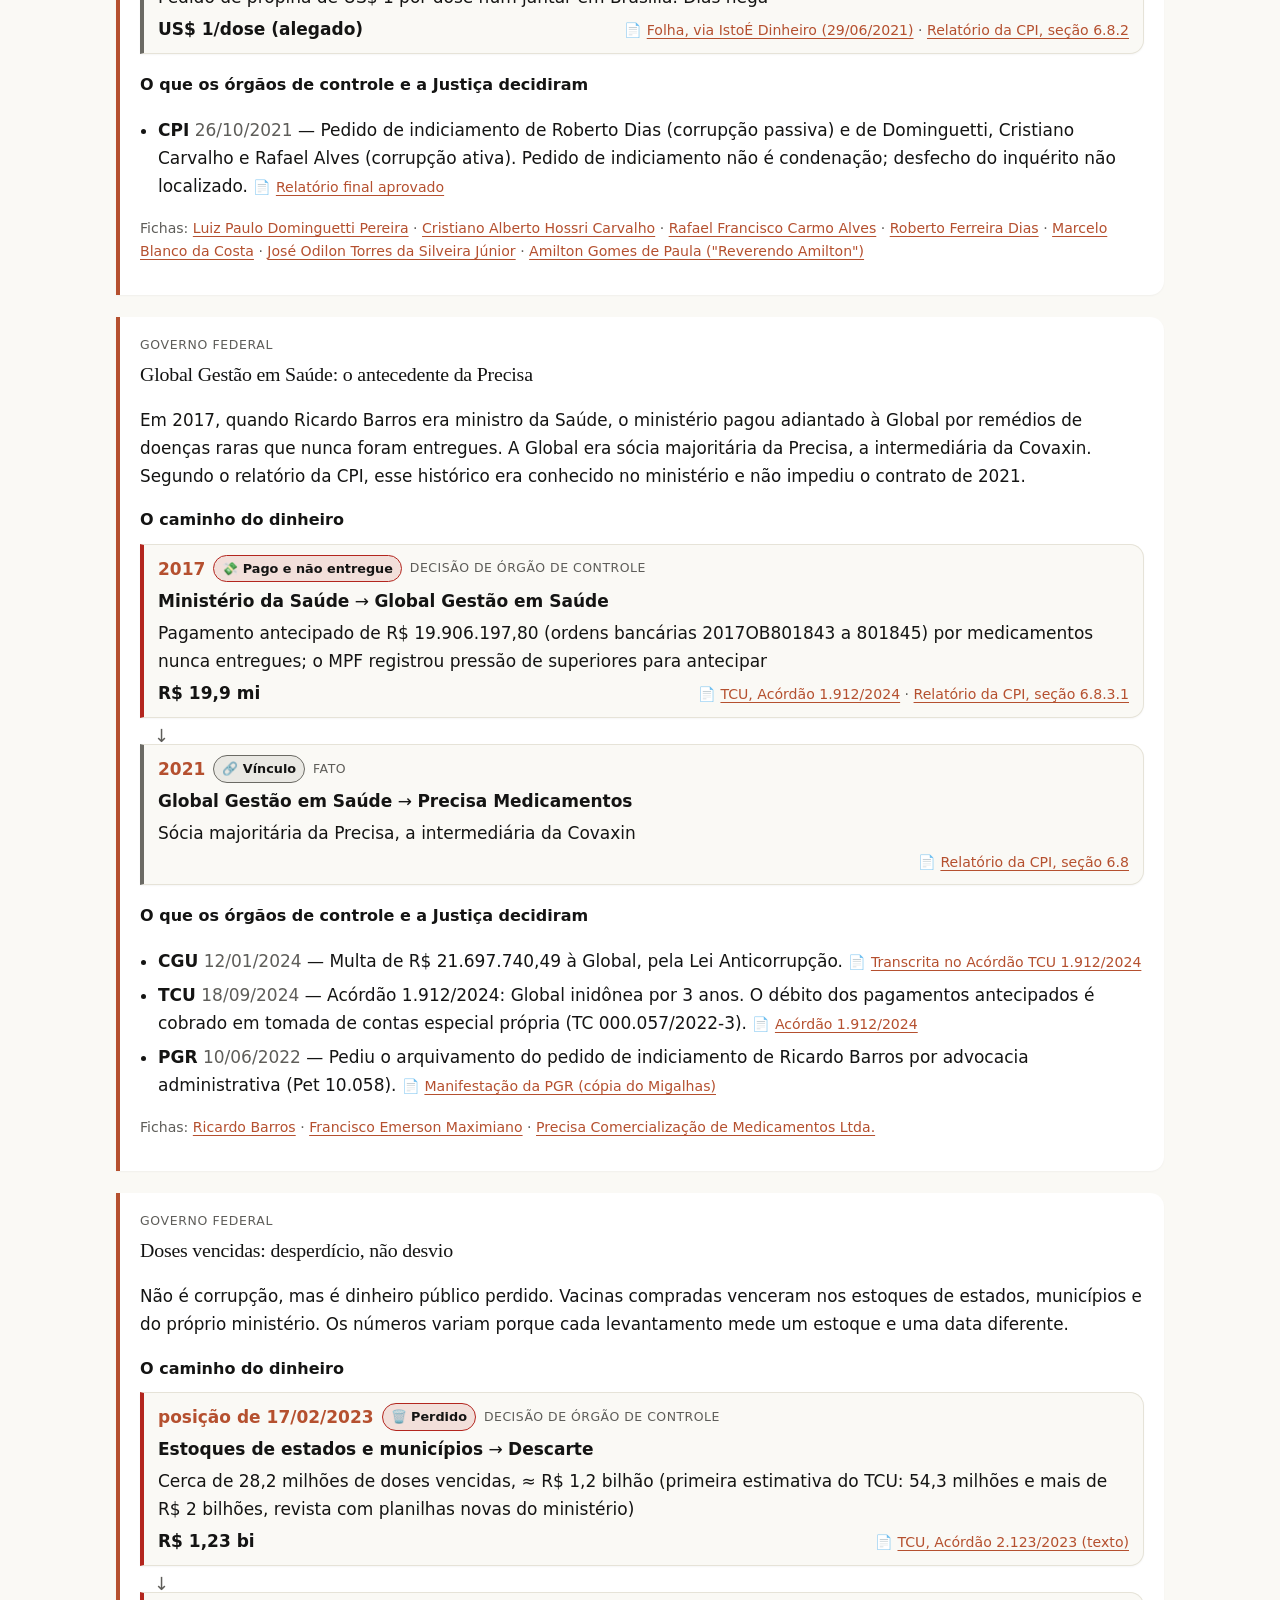
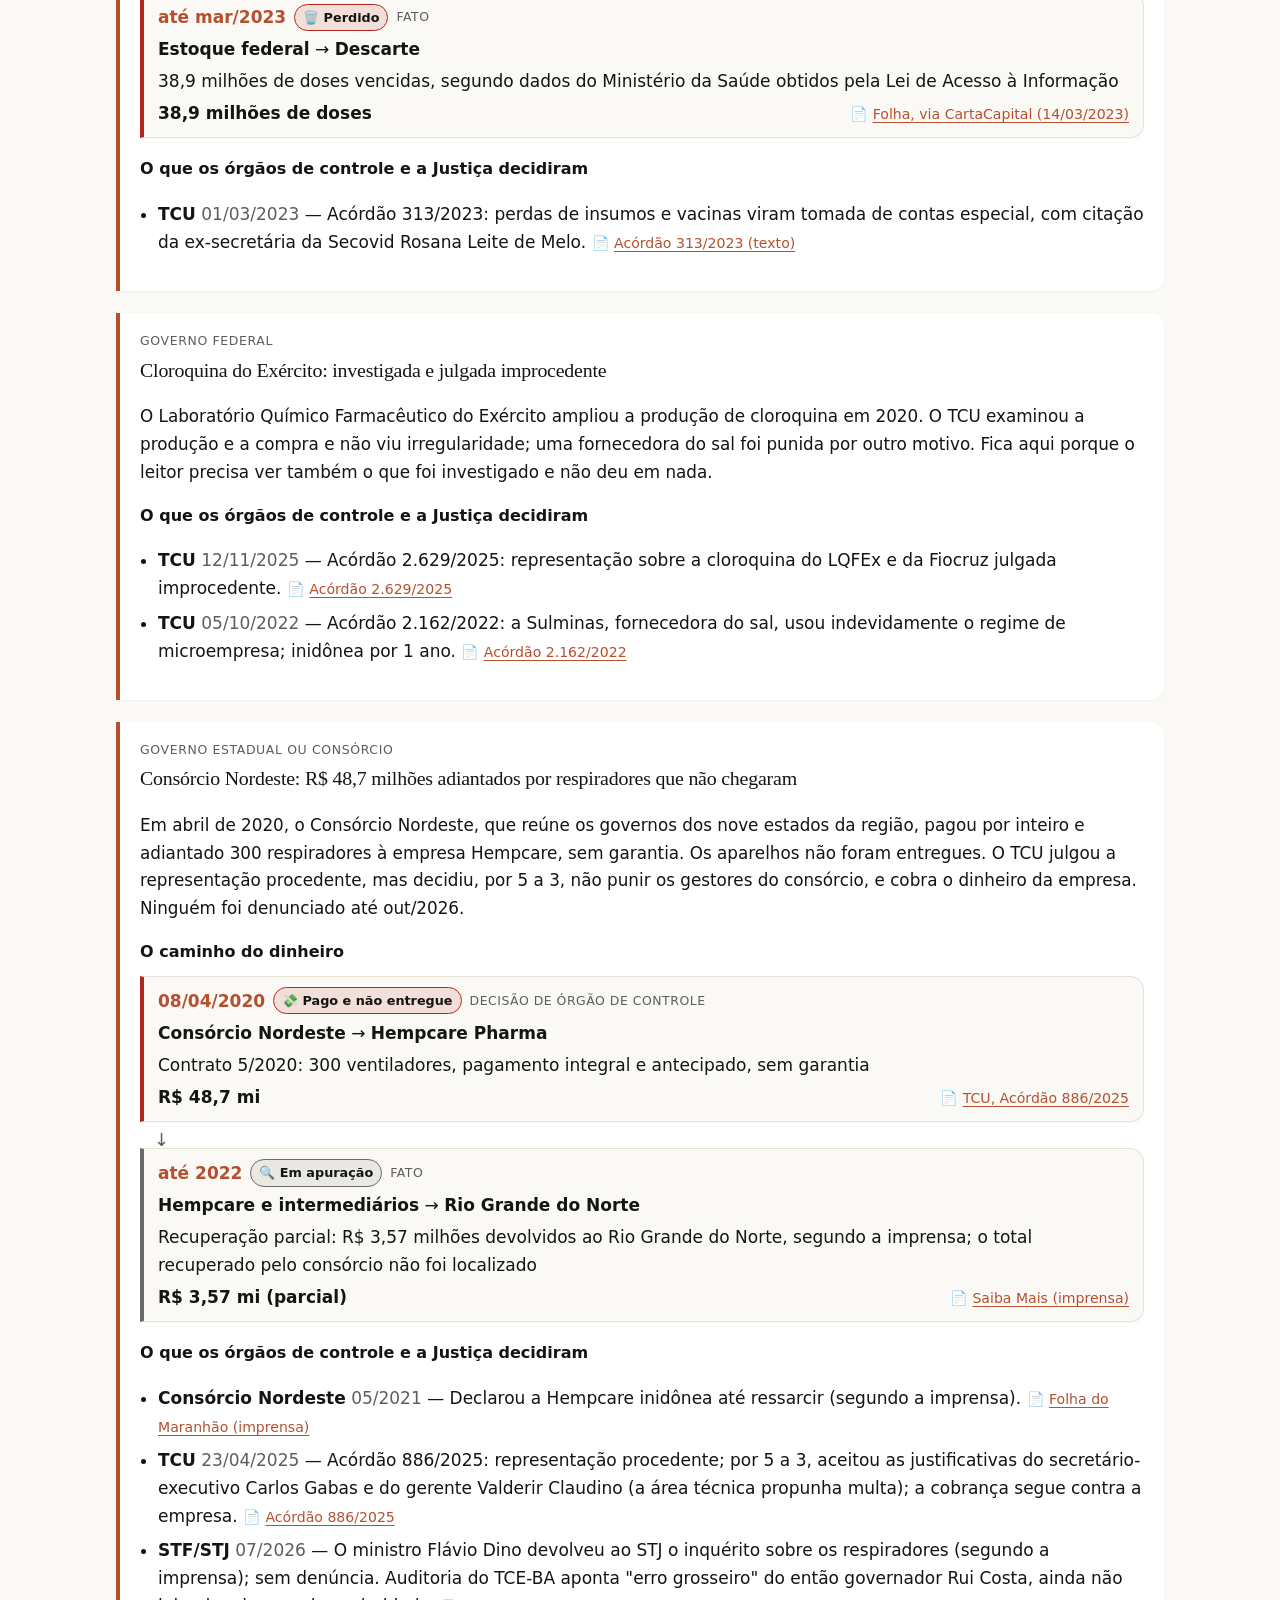
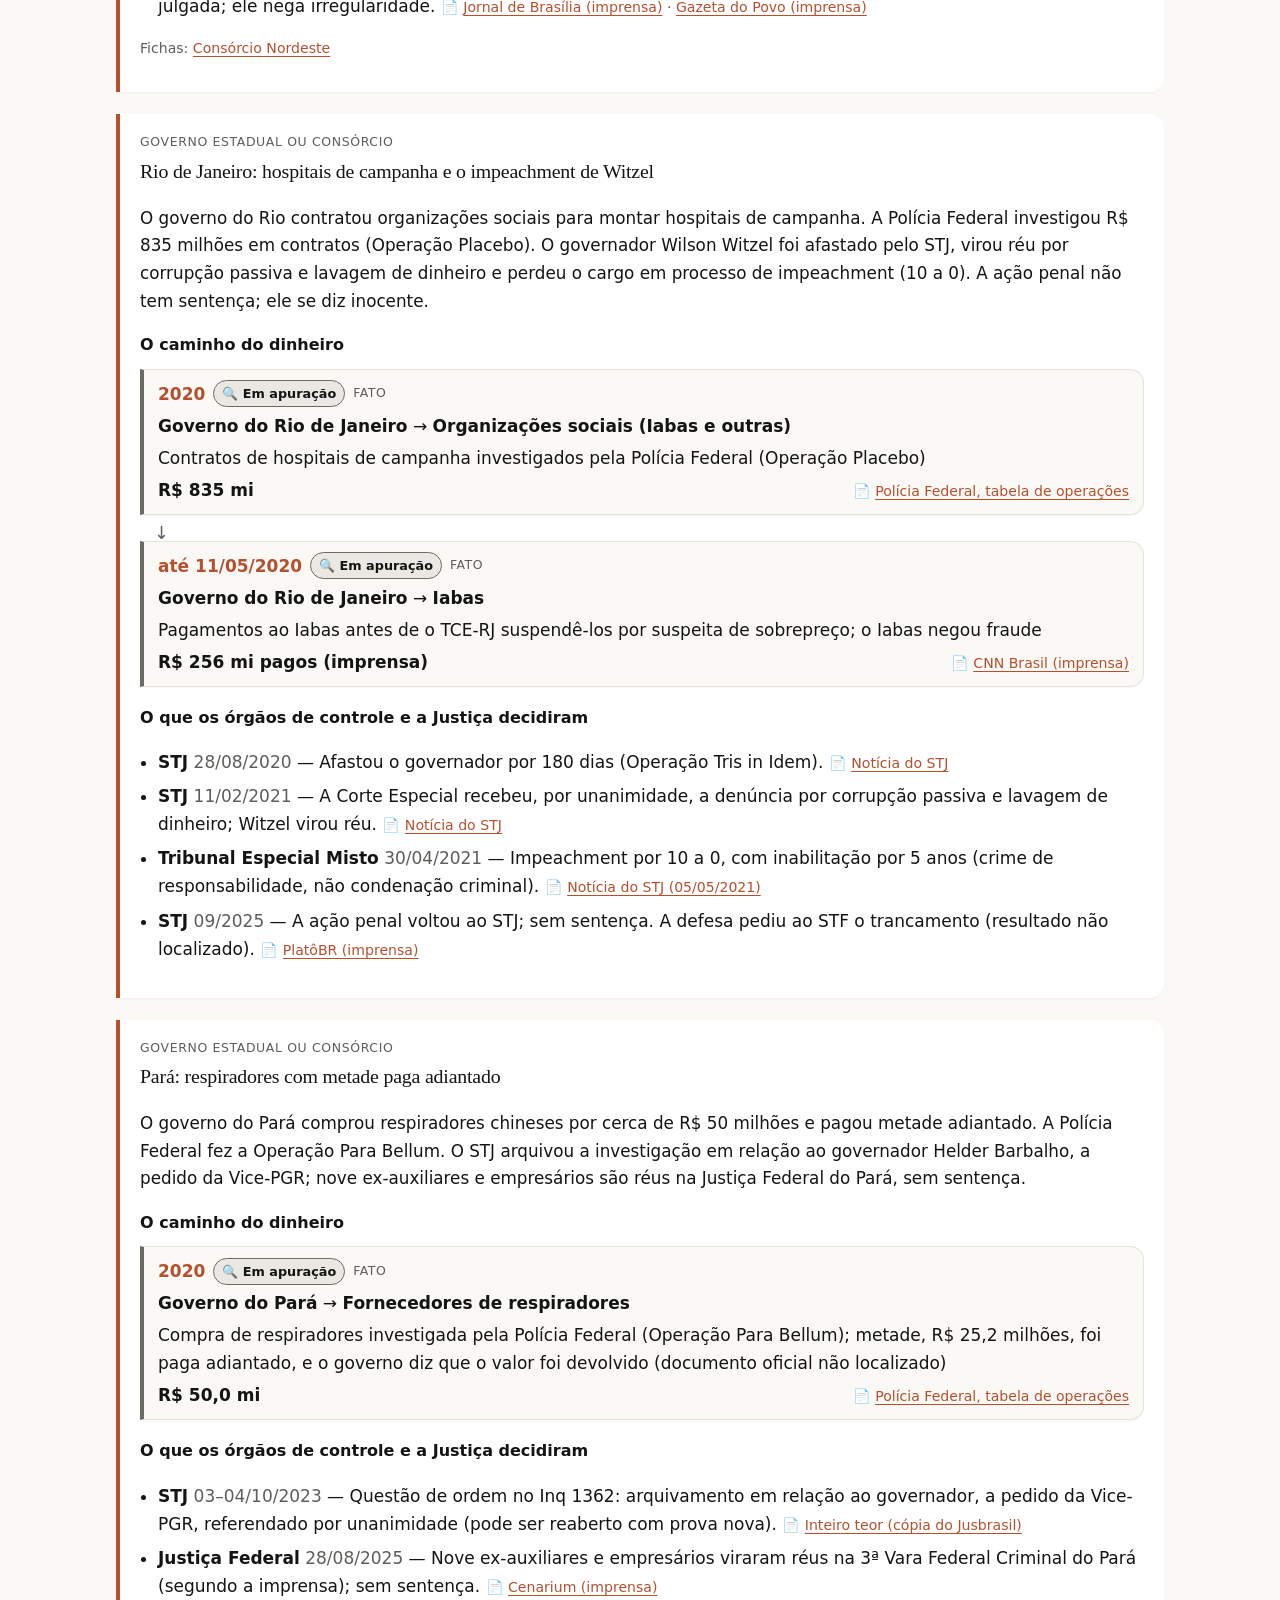
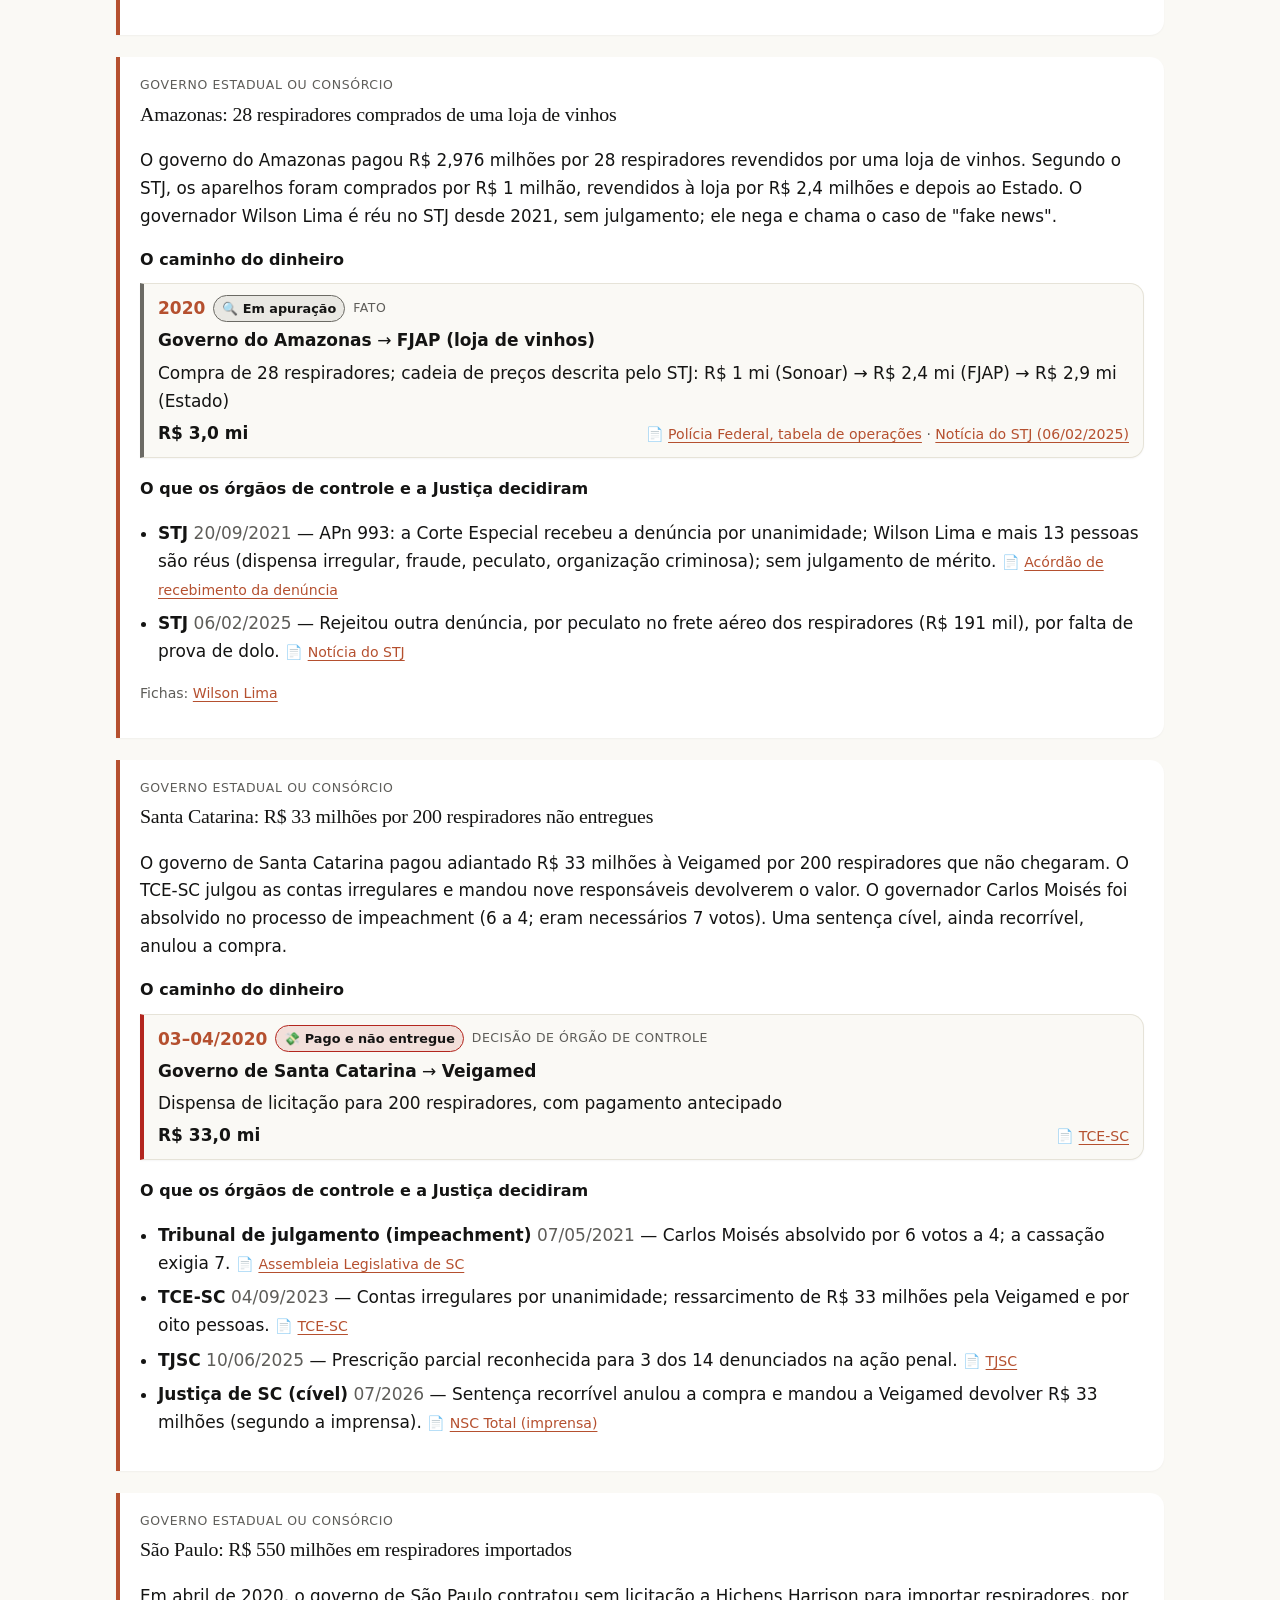
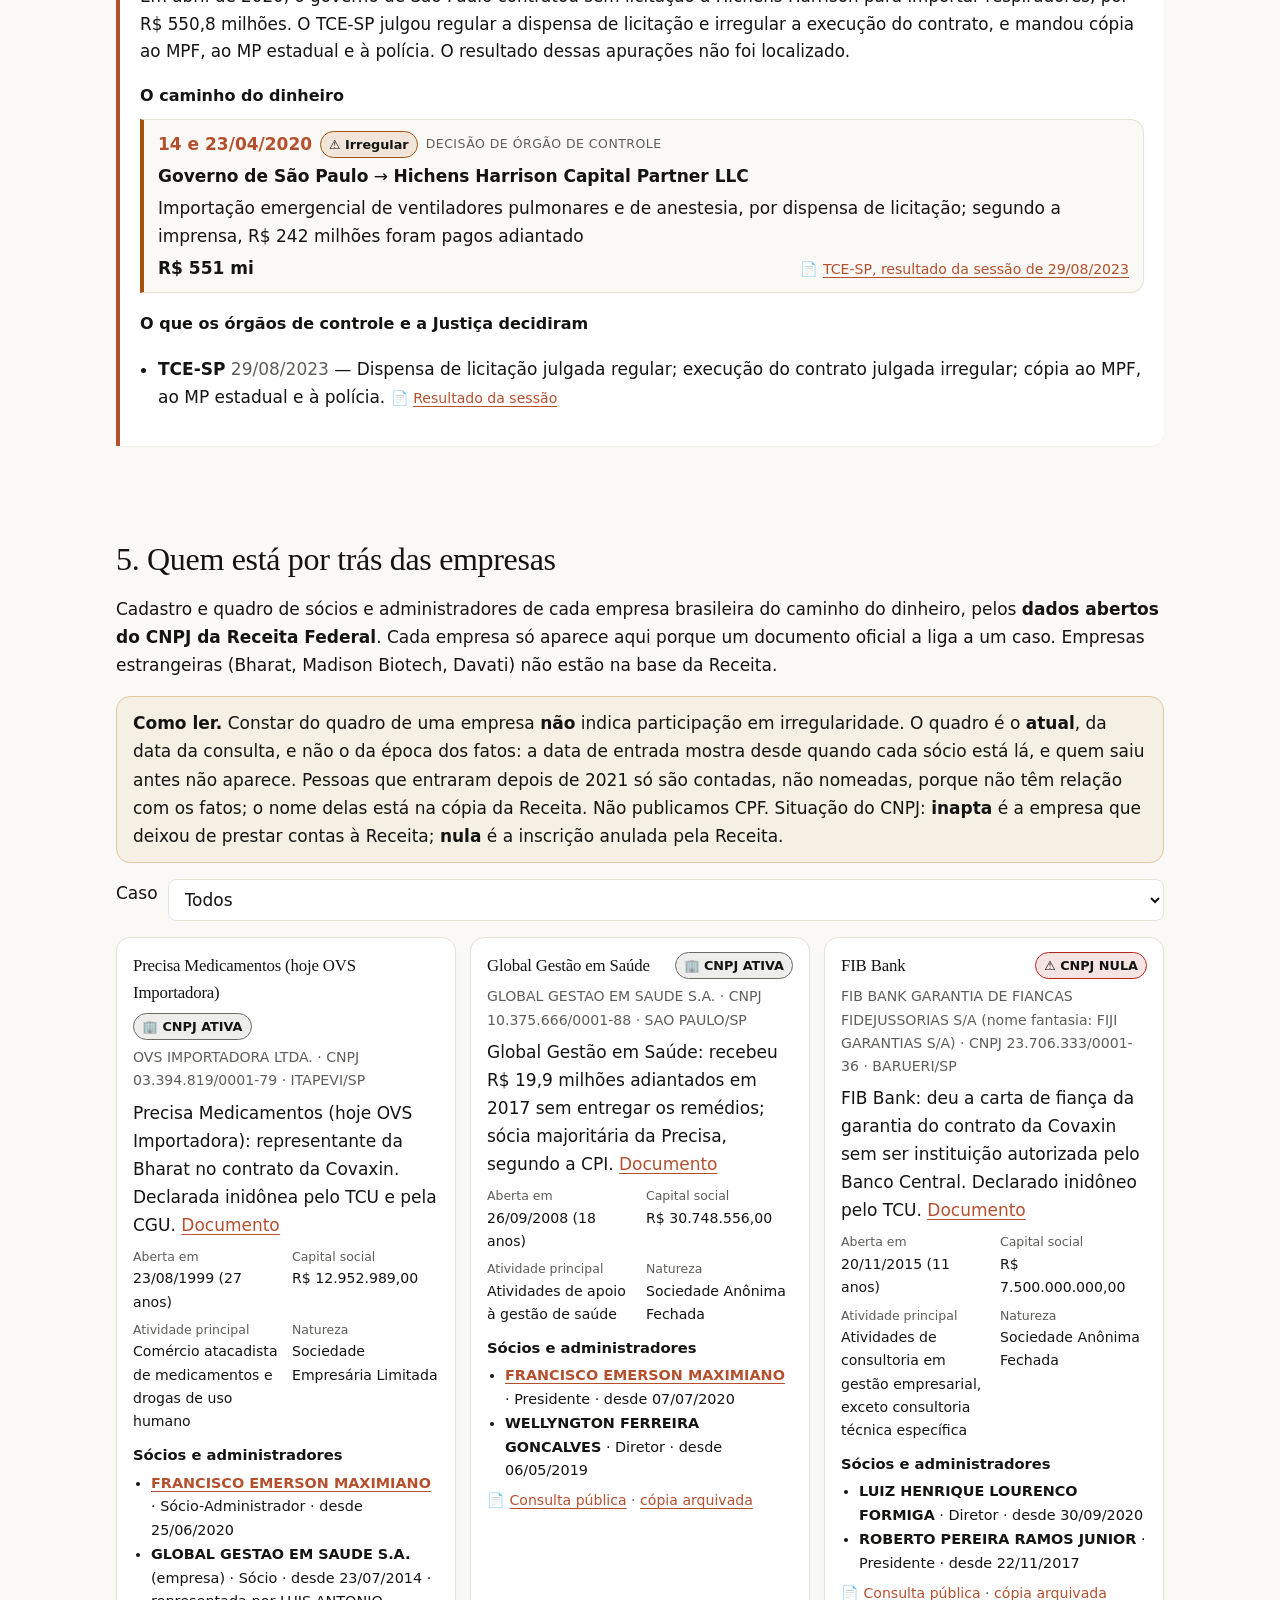
==== commit ec954eab: "Protege o leitor: Referrer-Policy e nosniff, sem script inline O site não enviava Referrer-Policy. S" ====
--- a/corrupcao.html
+++ b/corrupcao.html
@@ -1,8 +1,10 @@
 <!doctype html>
-<html lang="pt-BR">
+<html lang="pt-BR" data-tema="claro">
 <head>
 <meta charset="utf-8">
 <meta name="viewport" content="width=device-width, initial-scale=1">
+<meta name="referrer" content="strict-origin-when-cross-origin">
+<meta http-equiv="X-Content-Type-Options" content="nosniff">
 <title>Caminho do dinheiro — Transparência do Caos</title>
 <meta http-equiv="refresh" content="0; url=dinheiro.html">
 <link rel="canonical" href="dinheiro.html">
